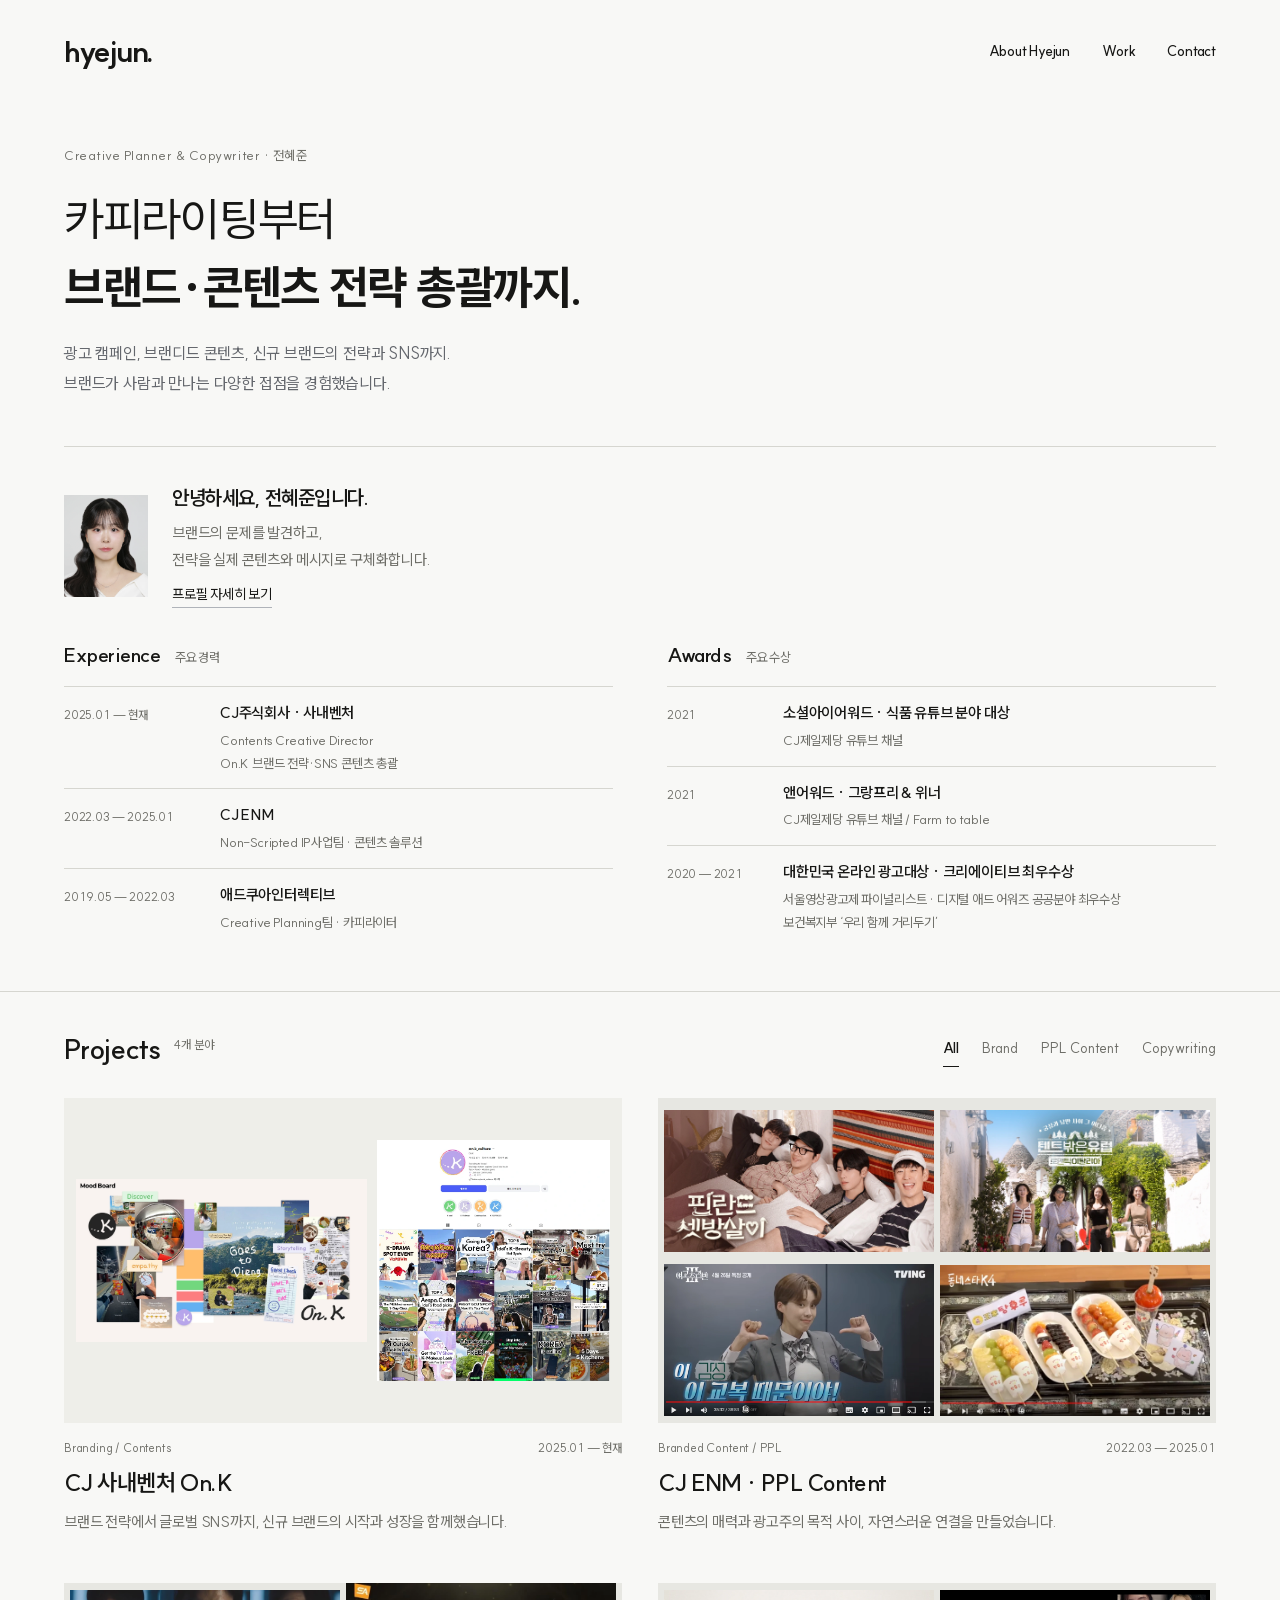
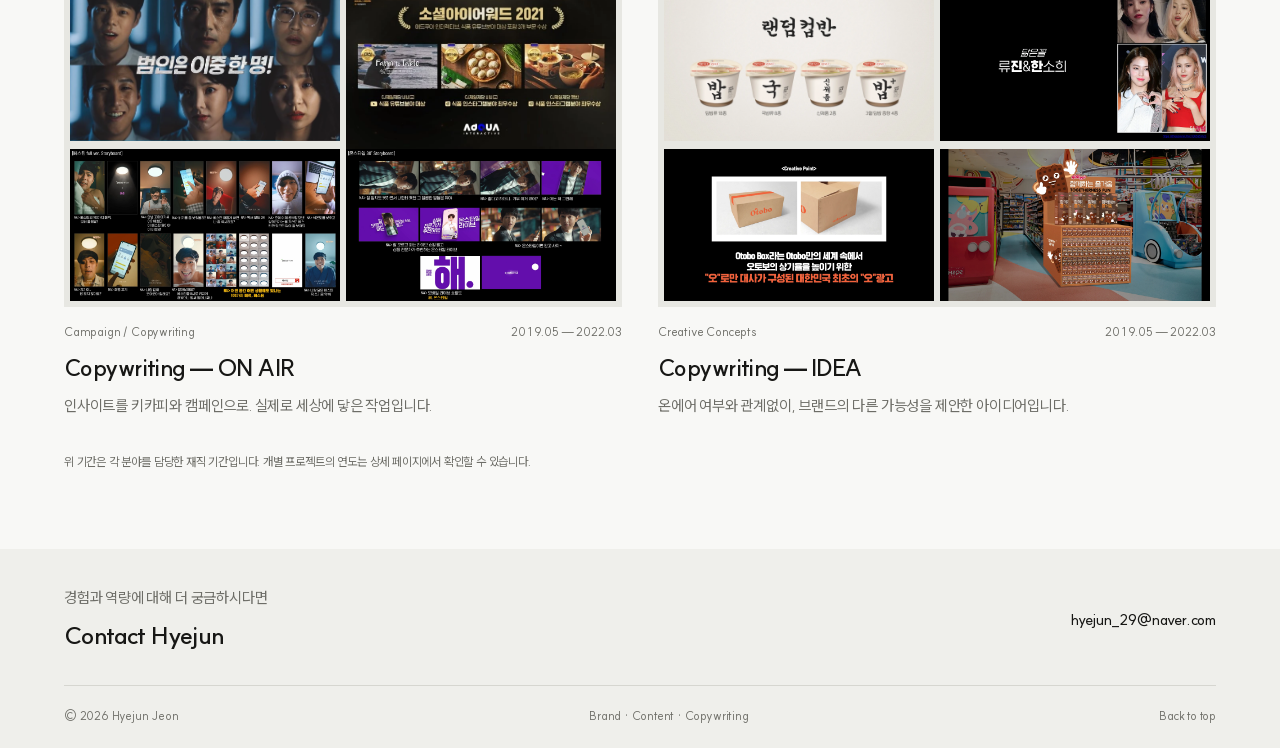
==== index.html @ 9b34cd4b "Add portfolio sharing image and Open Graph metadata" ====
<!doctype html><html lang="ko"><head><meta charset="UTF-8"><meta name="viewport" content="width=device-width,initial-scale=1"><title>전혜준 | Copywriter & Creative Planner — Hyejun Portfolio</title><meta name="description" content="카피라이팅부터 콘텐츠 솔루션, CJ 사내벤처 브랜드·SNS 전략까지. 전혜준의 포트폴리오."><meta name="theme-color" content="#f8f8f6"><link rel="icon" href="favicon.svg" type="image/svg+xml"><link rel="preload" href="fonts/SUIT-Variable.woff2" as="font" type="font/woff2" crossorigin><link rel="stylesheet" href="style.css?v=20261005-work-panels"><meta property="og:type" content="website"><meta property="og:site_name" content="Hyejun Portfolio"><meta property="og:locale" content="ko_KR"><meta property="og:title" content="전혜준 | Copywriter &amp; Creative Planner — Hyejun Portfolio"><meta property="og:description" content="카피라이팅부터 콘텐츠 솔루션, CJ 사내벤처 브랜드·SNS 전략까지. 전혜준의 포트폴리오."><meta property="og:url" content="https://ajhj48.github.io/hyejun-portfolio/"><meta property="og:image" content="https://ajhj48.github.io/hyejun-portfolio/assets/portfolio-share-v1.jpg"><meta property="og:image:type" content="image/jpeg"><meta property="og:image:width" content="1734"><meta property="og:image:height" content="907"><meta property="og:image:alt" content="HYEJUN JEON PORTFOLIO — Brand, PPL Content, Copywriting"><meta name="twitter:card" content="summary_large_image"><meta name="twitter:title" content="전혜준 | Copywriter &amp; Creative Planner — Hyejun Portfolio"><meta name="twitter:description" content="카피라이팅부터 콘텐츠 솔루션, CJ 사내벤처 브랜드·SNS 전략까지. 전혜준의 포트폴리오."><meta name="twitter:image" content="https://ajhj48.github.io/hyejun-portfolio/assets/portfolio-share-v1.jpg"><meta name="twitter:image:alt" content="HYEJUN JEON PORTFOLIO"><link rel="canonical" href="https://ajhj48.github.io/hyejun-portfolio/"></head><body id="top"><a class="skip-link" href="#main">본문으로 이동</a><header class="site-header"><a class="wordmark" href="index.html" aria-label="Hyejun 포트폴리오 홈">hyejun.</a><nav aria-label="주요 메뉴"><a href="index.html#about">About Hyejun</a><a href="index.html#work">Work</a><a href="index.html#contact">Contact</a></nav></header><main id="main"><section class="opening"><p class="opening-label">Creative Planner & Copywriter · 전혜준</p><h1>카피라이팅부터<br><strong>브랜드·콘텐츠 전략 총괄까지.</strong></h1><p class="opening-description">광고 캠페인, 브랜디드 콘텐츠, 신규 브랜드의 전략과 SNS까지.<br>브랜드가 사람과 만나는 다양한 접점을 경험했습니다.</p></section><section class="intro-career" id="about"><div class="intro-person"><img src="assets/5960b835dd62.webp" alt="전혜준 프로필 사진" width="84" height="102" class="small-portrait"><div><h2>안녕하세요, 전혜준입니다.</h2><p>브랜드의 문제를 발견하고,<br>전략을 실제 콘텐츠와 메시지로 구체화합니다.</p><a class="text-link" href="about.html">프로필 자세히 보기</a></div></div><div class="credentials-grid"><section class="intro-history" aria-labelledby="career-title"><h2 class="section-label" id="career-title">Experience <span>주요 경력</span></h2><div class="career-list"><article><time>2025.01 — 현재</time><div><h3>CJ주식회사 · 사내벤처</h3><p>Contents Creative Director</p><p>On.K 브랜드 전략·SNS 콘텐츠 총괄</p></div></article><article><time>2022.03 — 2025.01</time><div><h3>CJ ENM</h3><p>Non-Scripted IP사업팀 · 콘텐츠 솔루션</p></div></article><article><time>2019.05 — 2022.03</time><div><h3>애드쿠아인터렉티브</h3><p>Creative Planning팀 · 카피라이터</p></div></article></div></section><section class="intro-awards" aria-labelledby="awards-title"><h2 class="section-label" id="awards-title">Awards <span>주요 수상</span></h2><div class="awards-list"><article><time>2021</time><div><h3>소셜아이어워드 · 식품 유튜브 분야 대상</h3><p>CJ제일제당 유튜브 채널</p></div></article><article><time>2021</time><div><h3>앤어워드 · 그랑프리 & 위너</h3><p>CJ제일제당 유튜브 채널 / Farm to table</p></div></article><article><time>2020 — 2021</time><div><h3>대한민국 온라인 광고대상 · 크리에이티브 최우수상</h3><p>서울영상광고제 파이널리스트 · 디지털 애드 어워즈 공공분야 최우수상</p><p>보건복지부 ‘우리 함께 거리두기’</p></div></article></div></section></div></section><section class="work-section" id="work"><div class="section-head"><h2>Projects <span id="work-count">4개 분야</span></h2><div class="filters" role="group" aria-label="작업 분야 필터"><button class="active" id="filter-all" data-filter="all" aria-controls="work-panel-all" aria-pressed="true">All</button><button id="filter-brand" data-filter="brand" aria-controls="work-panel-brand" aria-pressed="false">Brand</button><button id="filter-content" data-filter="content" aria-controls="work-panel-content" aria-pressed="false">PPL Content</button><button id="filter-copy" data-filter="copy" aria-controls="work-panel-copy" aria-pressed="false">Copywriting</button></div></div><div class="work-panel" id="work-panel-all" data-work-panel="all" role="region" aria-labelledby="filter-all"><div class="project-grid"><a class="project-card" data-category="brand" href="on-k.html"><div class="card-image card-on-k collection-collage onk-overview"><div class="collage-tile moodboard-panel"><img src="assets/dc4c7c80dd3a.webp" alt="On.K 브랜드 무드보드" loading="lazy" decoding="async"></div><div class="collage-tile instagram-panel"><img src="assets/590e85eba81e.webp" alt="On.K 인스타그램 프로필과 여러 캐러셀 콘텐츠가 보이는 전체 피드 캡처" loading="lazy" decoding="async"></div></div><div class="card-small"><span>Branding / Contents</span><span>2025.01 — 현재</span></div><h3>CJ 사내벤처 On.K</h3><p>브랜드 전략에서 글로벌 SNS까지, 신규 브랜드의 시작과 성장을 함께했습니다.</p></a><a class="project-card" data-category="content" href="contents-solution.html"><div class="card-image card-contents-solution collection-collage"><div class="collage-tile"><img src="assets/tvn-finland.webp" alt="핀란드 셋방살이" loading="lazy" decoding="async"></div><div class="collage-tile"><img src="assets/tvn-italy.webp" alt="텐트 밖은 유럽" loading="lazy" decoding="async"></div><div class="collage-tile"><img src="assets/c3c98039a7b0.webp" alt="여고추리반3" loading="lazy" decoding="async"></div><div class="collage-tile"><img src="assets/b8959dc64622.webp" alt="동네스타K4" loading="lazy" decoding="async"></div></div><div class="card-small"><span>Branded Content / PPL</span><span>2022.03 — 2025.01</span></div><h3>CJ ENM · PPL Content</h3><p>콘텐츠의 매력과 광고주의 목적 사이, 자연스러운 연결을 만들었습니다.</p></a><a class="project-card" data-category="copy" href="on-air.html"><div class="card-image card-on-air collection-collage"><div class="collage-tile"><img src="assets/0f25f57cc225.webp" alt="햇반컵반 캠페인" loading="lazy" decoding="async"></div><div class="collage-tile"><img src="assets/6eef30f8a696.webp" alt="비비고 유튜브" loading="lazy" decoding="async"></div><div class="collage-tile"><img src="assets/9d2eccc7ae03.webp" alt="베스틴 캠페인" loading="lazy" decoding="async"></div><div class="collage-tile"><img src="assets/1f56256b527c.webp" alt="CJ온스타일 캠페인" loading="lazy" decoding="async"></div></div><div class="card-small"><span>Campaign / Copywriting</span><span>2019.05 — 2022.03</span></div><h3>Copywriting — ON AIR</h3><p>인사이트를 키카피와 캠페인으로. 실제로 세상에 닿은 작업입니다.</p></a><a class="project-card" data-category="copy" href="ideas.html"><div class="card-image card-ideas collection-collage"><div class="collage-tile"><img src="assets/b1326d0b1428.webp" alt="햇반컵반 아이디어" loading="lazy" decoding="async"></div><div class="collage-tile"><img src="assets/79688a3e6758.webp" alt="끌레도르 아이디어" loading="lazy" decoding="async"></div><div class="collage-tile"><img src="assets/11a935d57b03.webp" alt="오토보 아이디어" loading="lazy" decoding="async"></div><div class="collage-tile"><img src="assets/3c36a2945a91.webp" alt="첵스초코 아이디어" loading="lazy" decoding="async"></div></div><div class="card-small"><span>Creative Concepts</span><span>2019.05 — 2022.03</span></div><h3>Copywriting — IDEA</h3><p>온에어 여부와 관계없이, 브랜드의 다른 가능성을 제안한 아이디어입니다.</p></a></div><p class="date-note">위 기간은 각 분야를 담당한 재직 기간입니다. 개별 프로젝트의 연도는 상세 페이지에서 확인할 수 있습니다.</p></div><!-- INLINE WORK PANELS START --><div class="work-panel inline-collection" id="work-panel-brand" data-work-panel="brand" role="region" aria-labelledby="filter-brand" hidden><section class="collection-heading"><div class="collection-meta"><span>Branding / Contents</span><span>2025.01 — 현재</span></div><h3>CJ 사내벤처 On.K</h3><p>방한 외국인 여행 플랫폼의 브랜드 전략과 SNS 콘텐츠를 총괄했습니다.</p></section><section class="case-grid"><article class="case"><button class="image-zoom case-cover" aria-label="Brand identity 이미지 크게 보기"><img src="assets/dc4c7c80dd3a.webp" alt="Brand identity 작업 썸네일" loading="lazy" decoding="async" ></button><div class="case-text"><div class="case-label"><span>2025.01 — 현재 · 브랜드 전략</span></div><h4>Brand identity</h4><p class="case-description">낯선 한국을 친근하게 경험하는 브랜드. 로고·컬러·무드보드·슬로건의 방향을 하나로 연결했습니다.</p><p class="key-copy">“Step into the Real Korea”</p><dl class="case-facts"><div><dt>한 일</dt><dd>브랜드 방향성, 핸드라이팅 로고·컬러·무드, 슬로건 설계</dd></div><div><dt>결과 · 의미</dt><dd>브랜드의 첫인상과 콘텐츠 톤을 일관된 방향으로 정리</dd></div></dl><details class="case-materials"><summary>작업 이미지 · 영상 더 보기</summary><div class="materials-grid"><button class="image-zoom" aria-label="Brand identity 추가 이미지 크게 보기"><img src="assets/33cc2d3b9e51.webp" alt="Brand identity 추가 작업물" loading="lazy" decoding="async" ></button><button class="image-zoom" aria-label="Brand identity 추가 이미지 크게 보기"><img src="assets/9a85798438f9.webp" alt="Brand identity 추가 작업물" loading="lazy" decoding="async" ></button><button class="image-zoom" aria-label="Brand identity 추가 이미지 크게 보기"><img src="assets/7f128b70aeda.webp" alt="Brand identity 추가 작업물" loading="lazy" decoding="async" ></button></div></details></div></article><article class="case"><button class="image-zoom case-cover" aria-label="SNS 콘텐츠 전략 이미지 크게 보기"><img src="assets/590e85eba81e.webp" alt="SNS 콘텐츠 전략 작업 썸네일" loading="lazy" decoding="async" ></button><div class="case-text"><div class="case-label"><span>2025.06 — 현재 · SNS 운영</span></div><h4>SNS 콘텐츠 전략</h4><p class="case-description">콘텐츠를 네 가지 역할로 편성하고, 댓글·저장·공유에서 다음 콘텐츠의 주제를 발견했습니다.</p><dl class="case-facts"><div><dt>한 일</dt><dd>콘텐츠 카테고리 설계, 채널별 편성 전략, 고객 반응 분석</dd></div><div><dt>결과 · 의미</dt><dd>SNS 합산 팔로워 25만+ (원문 기재 수치)</dd></div></dl><details class="case-materials"><summary>작업 이미지 · 영상 더 보기</summary><div class="materials-grid"><button class="image-zoom" aria-label="SNS 콘텐츠 전략 추가 이미지 크게 보기"><img src="assets/0fdab0b12f5b.webp" alt="SNS 콘텐츠 전략 추가 작업물" loading="lazy" decoding="async" ></button></div><div class="video-links"><a href="https://www.instagram.com/on.k_culture/" target="_blank" rel="noopener noreferrer">인스타그램</a><a href="https://www.youtube.com/@onk_koreatravel" target="_blank" rel="noopener noreferrer">유튜브</a></div></details></div></article></section><section class="strategy-section"><div class="strategy-intro"><span class="eyebrow">SNS STRATEGY</span><h4>각 콘텐츠에,<br>다른 역할을 주었습니다.</h4><p>관심 → 브랜드 이해 → 여행 정보 활용.<br>고객의 반응을 다음 콘텐츠 기획에 반영했습니다.</p></div><div class="strategy-tables"><table><caption>콘텐츠 카테고리와 역할</caption><thead><tr><th scope="col">카테고리</th><th scope="col">무엇을 담았나</th><th scope="col">역할</th></tr></thead><tbody><tr><th scope="row">K-Moment</th><td>한국의 순간·밈</td><td>가볍게 소비하고 공유</td></tr><tr><th scope="row">Hidden-K</th><td>숨은 장소·로컬 문화</td><td>새로운 여행 관심 발견</td></tr><tr><th scope="row">Only With On.K</th><td>브랜드만의 관점·경험</td><td>브랜드 메시지 전달</td></tr><tr><th scope="row">K-Pick Map</th><td>맛집·스팟·여행 정보</td><td>저장·공유·댓글로 니즈 파악</td></tr></tbody></table><table><caption>채널별 운영 방향</caption><thead><tr><th scope="col">채널</th><th scope="col">전략</th></tr></thead><tbody><tr><th scope="row">Instagram</th><td>비주얼 중심의 K-Culture 콘텐츠 / 저장·공유 유도</td></tr><tr><th scope="row">YouTube</th><td>K-Culture를 깊이 있게 경험하는 영상 콘텐츠</td></tr><tr><th scope="row">브랜드 채널</th><td>On.K의 브랜드 메시지와 서비스 전달</td></tr></tbody></table></div></section><section class="impact-section"><div class="section-head"><h4>K-Pick Map</h4><p>‘유명한 한국’보다 ‘진짜 한국’에 대한 니즈를 콘텐츠로.</p></div><div class="impact-grid"><article><a class="reel-link" href="https://www.instagram.com/reel/DKig7NKylDf/?stkn=MW93ZXNvd2t1NXZiaw==" target="_blank" rel="noopener noreferrer" aria-label="경복궁 인스타그램 릴스 보기"><img src="assets/7d22a12dc758.webp" alt="경복궁 K-Pick Map" loading="lazy" decoding="async" ></a><h5>경복궁</h5><p>조회수 <strong>1,300만+</strong></p></article><article><a class="reel-link" href="https://www.instagram.com/reel/DYWoiwUP2hQ/?stkn=NGtvOGlsdWtuZG9r" target="_blank" rel="noopener noreferrer" aria-label="명동 야시장 인스타그램 릴스 보기"><img src="assets/9e9f6a1c0204.webp" alt="명동 야시장 K-Pick Map" loading="lazy" decoding="async" ></a><h5>명동 야시장</h5><p>조회수 <strong>1,212만+</strong></p></article><article><a class="reel-link" href="https://www.instagram.com/reel/DY6zq4CPJZL/?stkn=aDQwcGl0MzM3enc4" target="_blank" rel="noopener noreferrer" aria-label="남산 인스타그램 릴스 보기"><img src="assets/bac192288637.webp" alt="남산 K-Pick Map" loading="lazy" decoding="async" ></a><h5>남산</h5><p>조회수 <strong>796만+</strong></p></article></div></section></div><div class="work-panel inline-collection" id="work-panel-content" data-work-panel="content" role="region" aria-labelledby="filter-content" hidden><section class="collection-heading"><div class="collection-meta"><span>PPL Content / Sponsorship</span><span>2022.03 — 2025.01</span></div><h3>CJ ENM · PPL Content</h3><p>광고주 발굴부터 포맷 제안, 제작 커뮤니케이션과 현장 실행까지. 콘텐츠 안에서 브랜드의 자리를 찾았습니다.</p></section><section class="case-grid"><article class="case"><button class="image-zoom case-cover" aria-label="핀란드 셋방살이 이미지 크게 보기"><img src="assets/tvn-finland.webp" alt="핀란드 셋방살이 작업 썸네일" loading="lazy" decoding="async" ></button><div class="case-text"><div class="case-label"><span>방영 2024.12.06 — 2025.02.07</span></div><h4>핀란드 셋방살이</h4><p class="case-description">12억 원 규모의 협찬 커뮤니케이션을 담당하며 프로그램과 브랜드를 연결했습니다.</p><dl class="case-facts"><div><dt>한 일</dt><dd>협찬 커뮤니케이션 담당</dd></div><div><dt>결과 · 의미</dt><dd>12억 원 규모 협찬의 커뮤니케이션 수행</dd></div></dl><a class="source-link" href="https://tvn.cjenm.com/ko/Rented-In-Finland/" target="_blank" rel="noopener noreferrer">프로그램 정보 · 이미지 출처: tvN</a></div></article><article class="case"><button class="image-zoom case-cover" aria-label="텐트 밖은 유럽 5 — 로맨틱 이탈리아 이미지 크게 보기"><img src="assets/tvn-italy.webp" alt="텐트 밖은 유럽 5 — 로맨틱 이탈리아 작업 썸네일" loading="lazy" decoding="async" ></button><div class="case-text"><div class="case-label"><span>방영 2024.10.17 — 2025.01.02</span></div><h4>텐트 밖은 유럽 5 — 로맨틱 이탈리아</h4><p class="case-description">여행·캠핑 예능의 콘텐츠 안에서 브랜드가 함께할 수 있도록 협찬을 담당했습니다.</p><dl class="case-facts"><div><dt>한 일</dt><dd>프로그램 협찬 담당</dd></div><div><dt>결과 · 의미</dt><dd>여행·캠핑 콘텐츠 내 브랜드 협찬 진행</dd></div></dl><a class="source-link" href="https://tvn.cjenm.com/ko/Europe-Outside-Your-Tent-Romantic-Italy/" target="_blank" rel="noopener noreferrer">프로그램 정보 · 이미지 출처: tvN</a></div></article><article class="case"><button class="image-zoom case-cover" aria-label="70억의 선택 이미지 크게 보기"><img src="assets/e91dc0af39a1.webp" alt="70억의 선택 작업 썸네일" loading="lazy" decoding="async" ></button><div class="case-text"><div class="case-label"><span>2022 — 2025 · 재직 기간 내</span></div><h4>70억의 선택</h4><p class="case-description">건강 IP의 세일즈 구조를 이해하고, 광고주와 제작·심의를 조율했습니다.</p><dl class="case-facts"><div><dt>한 일</dt><dd>광고주·대행사 미팅, 제작진·작가·심의 커뮤니케이션, 현장 PPL 관리</dd></div><div><dt>결과 · 의미</dt><dd>콘텐츠 구조에 맞춘 협찬 실행</dd></div></dl><details class="case-materials"><summary>작업 이미지 · 영상 더 보기</summary><div class="video-links"><a href="https://www.youtube.com/watch?v=wI40dR8Ya20" target="_blank" rel="noopener noreferrer">영상 보기</a></div></details></div></article><article class="case"><button class="image-zoom case-cover" aria-label="여고추리반3 — 감성교복 PPL 이미지 크게 보기"><img src="assets/c3c98039a7b0.webp" alt="여고추리반3 — 감성교복 PPL 작업 썸네일" loading="lazy" decoding="async" ></button><div class="case-text"><div class="case-label"><span>2024 · 시즌3</span></div><h4>여고추리반3 — 감성교복 PPL</h4><p class="case-description">제작진이 필요한 교복을 협찬 솔루션으로 연결해 제작과 브랜드 모두의 목적을 충족했습니다.</p><dl class="case-facts"><div><dt>한 일</dt><dd>신규 광고주 발굴, 선제안·미팅·실행, 현장 PPL 관리</dd></div><div><dt>결과 · 의미</dt><dd>감성교복 협찬 성사 및 제작 비용 부담 경감</dd></div></dl><details class="case-materials"><summary>작업 이미지 · 영상 더 보기</summary><div class="video-links"><a href="https://www.youtube.com/watch?v=uBsOh4SraJA" target="_blank" rel="noopener noreferrer">영상 보기</a></div></details></div></article><article class="case"><button class="image-zoom case-cover" aria-label="동네스타K4 — 타깃 맞춤 PPL 이미지 크게 보기"><img src="assets/b8959dc64622.webp" alt="동네스타K4 — 타깃 맞춤 PPL 작업 썸네일" loading="lazy" decoding="async" ></button><div class="case-text"><div class="case-label"><span>2024 · 시즌4</span></div><h4>동네스타K4 — 타깃 맞춤 PPL</h4><p class="case-description">셀럽 토크쇼의 게스트와 1020 구독자층에 맞춰 문화콘텐츠·브랜드 PPL을 제안했습니다.</p><dl class="case-facts"><div><dt>한 일</dt><dd>문화콘텐츠 PPL 제안·실행, 게스트와 업종 매칭</dd></div><div><dt>결과 · 의미</dt><dd>제작진의 섭외 부담을 덜고 프로그램에 맞는 협찬 진행</dd></div></dl><details class="case-materials"><summary>작업 이미지 · 영상 더 보기</summary><div class="materials-grid"><button class="image-zoom" aria-label="동네스타K4 — 타깃 맞춤 PPL 추가 이미지 크게 보기"><img src="assets/cf431673523e.webp" alt="동네스타K4 — 타깃 맞춤 PPL 추가 작업물" loading="lazy" decoding="async" ></button><button class="image-zoom" aria-label="동네스타K4 — 타깃 맞춤 PPL 추가 이미지 크게 보기"><img src="assets/d8a0a019dc9d.webp" alt="동네스타K4 — 타깃 맞춤 PPL 추가 작업물" loading="lazy" decoding="async" ></button><button class="image-zoom" aria-label="동네스타K4 — 타깃 맞춤 PPL 추가 이미지 크게 보기"><img src="assets/4052adebcdeb.webp" alt="동네스타K4 — 타깃 맞춤 PPL 추가 작업물" loading="lazy" decoding="async" ></button></div><div class="video-links"><a href="https://www.youtube.com/watch?v=ptiKeDNuxd0" target="_blank" rel="noopener noreferrer">영상 01</a><a href="https://www.youtube.com/watch?v=PEoaf5tYZkY" target="_blank" rel="noopener noreferrer">영상 02</a><a href="https://www.youtube.com/watch?v=hhipCONR_X4" target="_blank" rel="noopener noreferrer">영상 03</a><a href="https://www.youtube.com/watch?v=Qd7dvFX1zPc" target="_blank" rel="noopener noreferrer">영상 04</a><a href="https://www.youtube.com/watch?v=3eSZJEaZfdk" target="_blank" rel="noopener noreferrer">영상 05</a></div></details></div></article><article class="case"><button class="image-zoom case-cover" aria-label="어서오세요 웰컴스토어에 이미지 크게 보기"><img src="assets/1e0c312b3413.webp" alt="어서오세요 웰컴스토어에 작업 썸네일" loading="lazy" decoding="async" ></button><div class="case-text"><div class="case-label"><span>2022 — 2025 · 재직 기간 내</span></div><h4>어서오세요 웰컴스토어에</h4><p class="case-description">콘텐츠 선공개를 라이브 커머스로 연결한 오피스물 형식의 브랜디드 콘텐츠입니다.</p><dl class="case-facts"><div><dt>한 일</dt><dd>TF 포맷 아이데이션, 광고주 선별, 인물·회차 아이디어 보조</dd></div><div><dt>결과 · 의미</dt><dd>광고주 5개 / 조회수 100만+ / 라이브 커머스 최고 매출 5천만 원</dd></div></dl><details class="case-materials"><summary>작업 이미지 · 영상 더 보기</summary><div class="materials-grid"><button class="image-zoom" aria-label="어서오세요 웰컴스토어에 추가 이미지 크게 보기"><img src="assets/f8a48dce4a8a.webp" alt="어서오세요 웰컴스토어에 추가 작업물" loading="lazy" decoding="async" ></button><button class="image-zoom" aria-label="어서오세요 웰컴스토어에 추가 이미지 크게 보기"><img src="assets/d0eb7b1d6d7f.webp" alt="어서오세요 웰컴스토어에 추가 작업물" loading="lazy" decoding="async" ></button><button class="image-zoom" aria-label="어서오세요 웰컴스토어에 추가 이미지 크게 보기"><img src="assets/16d5345818fd.webp" alt="어서오세요 웰컴스토어에 추가 작업물" loading="lazy" decoding="async" ></button><button class="image-zoom" aria-label="어서오세요 웰컴스토어에 추가 이미지 크게 보기"><img src="assets/1d41322b2df5.webp" alt="어서오세요 웰컴스토어에 추가 작업물" loading="lazy" decoding="async" ></button></div><div class="video-links"><a href="https://www.youtube.com/watch?v=EJSGFFBnZgY" target="_blank" rel="noopener noreferrer">영상 01</a><a href="https://www.youtube.com/watch?v=jnXY7dAMSGA" target="_blank" rel="noopener noreferrer">영상 02</a><a href="https://www.youtube.com/watch?v=sYU5duiPn5U" target="_blank" rel="noopener noreferrer">영상 03</a><a href="https://www.youtube.com/watch?v=TF7vyazQAs0" target="_blank" rel="noopener noreferrer">영상 04</a><a href="https://www.youtube.com/watch?v=bz_WyqfI-28" target="_blank" rel="noopener noreferrer">영상 05</a><a href="https://www.youtube.com/watch?v=VKvq2c6GCXE" target="_blank" rel="noopener noreferrer">영상 06</a></div></details></div></article><article class="case"><a class="case-cover video-cover" href="https://www.youtube.com/watch?v=DzzbKD9vlb4" target="_blank" rel="noopener noreferrer" aria-label="방과후 / 밴드부 · 댄스부 영상 보기"><span class="cover-title">방과후<br>밴드부 · 댄스부<small>영상 보기</small></span><img class="external-thumbnail" src="https://i.ytimg.com/vi/DzzbKD9vlb4/hqdefault.jpg" alt="방과후 / 밴드부 · 댄스부 영상 썸네일" loading="lazy"></a><div class="case-text"><div class="case-label"><span>2022 — 2023</span></div><h4>방과후 밴드부 · 방과후 댄스부</h4><p class="case-description">청소년이 직접 노담송과 댄스 챌린지를 만드는 참여형 노담 캠페인입니다.</p><dl class="case-facts"><div><dt>한 일</dt><dd>밴드부·댄스부 컨셉 제안, 광고주·제작 의견 조율, 래원·출연진 행사 섭외 제안</dd></div><div><dt>결과 · 의미</dt><dd>브랜디드 콘텐츠를 음원·챌린지·오프라인 행사로 확장 / 2년 연속 진행</dd></div></dl><details class="case-materials"><summary>작업 이미지 · 영상 더 보기</summary><div class="video-links"><a href="https://www.youtube.com/watch?v=DzzbKD9vlb4" target="_blank" rel="noopener noreferrer">영상 01</a><a href="https://www.youtube.com/watch?v=Tbm0d060ltU" target="_blank" rel="noopener noreferrer">영상 02</a></div></details></div></article><article class="case"><button class="image-zoom case-cover" aria-label="겁도 없꾸라 — 기획·브랜디드 PPL 이미지 크게 보기"><img src="assets/82c535ae0239.webp" alt="겁도 없꾸라 — 기획·브랜디드 PPL 작업 썸네일" loading="lazy" decoding="async" ></button><div class="case-text"><div class="case-label"><span>2022 — 2025 · 재직 기간 내</span></div><h4>겁도 없꾸라 — 기획·브랜디드 PPL</h4><p class="case-description">게임 속 요리 미션을 현실에서 재현해 원신을 콘텐츠의 에피소드로 녹였습니다.</p><dl class="case-facts"><div><dt>한 일</dt><dd>게임 요리 재현 컨셉 제안, 광고주·제작팀 의견 조율</dd></div><div><dt>결과 · 의미</dt><dd>해당 브랜디드 회차 조회수 125만 (원문 기재 수치)</dd></div></dl><details class="case-materials"><summary>작업 이미지 · 영상 더 보기</summary><div class="materials-grid"><button class="image-zoom" aria-label="겁도 없꾸라 — 기획·브랜디드 PPL 추가 이미지 크게 보기"><img src="assets/fde7fd398b8f.webp" alt="겁도 없꾸라 — 기획·브랜디드 PPL 추가 작업물" loading="lazy" decoding="async" ></button><button class="image-zoom" aria-label="겁도 없꾸라 — 기획·브랜디드 PPL 추가 이미지 크게 보기"><img src="assets/3e04fea7b8e4.webp" alt="겁도 없꾸라 — 기획·브랜디드 PPL 추가 작업물" loading="lazy" decoding="async" ></button></div><div class="video-links"><a href="https://www.youtube.com/watch?v=iU9W__U440I" target="_blank" rel="noopener noreferrer">영상 01</a><a href="https://www.youtube.com/watch?v=udAkMdSgPQs" target="_blank" rel="noopener noreferrer">영상 02</a><a href="https://www.youtube.com/watch?v=J2GD80Oxf24" target="_blank" rel="noopener noreferrer">영상 03</a><a href="https://www.youtube.com/watch?v=fypo_bXOu6g" target="_blank" rel="noopener noreferrer">영상 04</a></div></details></div></article><article class="case"><button class="image-zoom case-cover" aria-label="낮술의 기하핰 — 시즌 1·2 이미지 크게 보기"><img src="assets/bd6bd4fafdc9.webp" alt="낮술의 기하핰 — 시즌 1·2 작업 썸네일" loading="lazy" decoding="async" ></button><div class="case-text"><div class="case-label"><span>2022 — 2025 · 재직 기간 내</span></div><h4>낮술의 기하핰 — 시즌 1·2</h4><p class="case-description">낮술 기행의 맥락에 맞는 주류·픽업 앱·숙박 브랜드를 연결했습니다.</p><dl class="case-facts"><div><dt>한 일</dt><dd>광고주 선별·제안, 광고주와 제작팀 의견 조율</dd></div><div><dt>결과 · 의미</dt><dd>탈리스커·데일리샷·컨디션·여기어때 PPL 진행</dd></div></dl><details class="case-materials"><summary>작업 이미지 · 영상 더 보기</summary><div class="materials-grid"><button class="image-zoom" aria-label="낮술의 기하핰 — 시즌 1·2 추가 이미지 크게 보기"><img src="assets/800280ddb8ed.webp" alt="낮술의 기하핰 — 시즌 1·2 추가 작업물" loading="lazy" decoding="async" ></button><button class="image-zoom" aria-label="낮술의 기하핰 — 시즌 1·2 추가 이미지 크게 보기"><img src="assets/20c1c9f89462.webp" alt="낮술의 기하핰 — 시즌 1·2 추가 작업물" loading="lazy" decoding="async" ></button></div><div class="video-links"><a href="https://www.youtube.com/watch?v=jZeaTbxQGeY" target="_blank" rel="noopener noreferrer">영상 01</a><a href="https://www.youtube.com/watch?v=WIJGA2NsG-U" target="_blank" rel="noopener noreferrer">영상 02</a><a href="https://www.youtube.com/watch?v=OOHJh9iMIIU" target="_blank" rel="noopener noreferrer">영상 03</a><a href="https://www.youtube.com/watch?v=x4AcxlxGTvA" target="_blank" rel="noopener noreferrer">영상 04</a></div></details></div></article><article class="case"><button class="image-zoom case-cover" aria-label="소년탐정 김지웅 · 태양의 운동부 이미지 크게 보기"><img src="assets/628d4199fb47.webp" alt="소년탐정 김지웅 · 태양의 운동부 작업 썸네일" loading="lazy" decoding="async" ></button><div class="case-text"><div class="case-label"><span>2022 — 2025 · 재직 기간 내</span></div><h4>소년탐정 김지웅 · 태양의 운동부</h4><p class="case-description">1020 팬덤과 글로벌 멤버의 특성에 맞춰 간식·의류·글로벌 브랜드 협찬을 제안했습니다.</p><dl class="case-facts"><div><dt>한 일</dt><dd>브랜디드 회차 사전 답사·조율, 광고주 선별·제안, 제작 커뮤니케이션</dd></div><div><dt>결과 · 의미</dt><dd>달콤왕가탕후루·유니온페이·노스페이스 협찬 사례</dd></div></dl><details class="case-materials"><summary>작업 이미지 · 영상 더 보기</summary><div class="materials-grid"><button class="image-zoom" aria-label="소년탐정 김지웅 · 태양의 운동부 추가 이미지 크게 보기"><img src="assets/6271bf0a7556.webp" alt="소년탐정 김지웅 · 태양의 운동부 추가 작업물" loading="lazy" decoding="async" ></button><button class="image-zoom" aria-label="소년탐정 김지웅 · 태양의 운동부 추가 이미지 크게 보기"><img src="assets/196096cdf6d2.webp" alt="소년탐정 김지웅 · 태양의 운동부 추가 작업물" loading="lazy" decoding="async" ></button></div><div class="video-links"><a href="https://www.youtube.com/watch?v=ijIcVIXdPxU" target="_blank" rel="noopener noreferrer">영상 01</a><a href="https://www.youtube.com/watch?v=YE8Wo0ARPVs" target="_blank" rel="noopener noreferrer">영상 02</a><a href="https://www.youtube.com/watch?v=HO5RvFSaFvw" target="_blank" rel="noopener noreferrer">영상 03</a></div></details></div></article></section><p class="collection-note">성과 수치는 제공된 포트폴리오 기준입니다. 방영 기간은 프로젝트 제작·참여 기간과 다릅니다.</p></div><div class="work-panel inline-collection" id="work-panel-copy" data-work-panel="copy" role="region" aria-labelledby="filter-copy" hidden><nav class="copy-sections" aria-label="카피라이팅 섹션"><a href="#copy-on-air">Copywriting / ON AIR</a><a href="#copy-idea">Copywriting / IDEA</a></nav><section class="copy-collection" id="copy-on-air"><section class="collection-heading"><div class="collection-meta"><span>Campaign / Copywriting</span><span>2019.05 — 2022.03</span></div><h3>Copywriting — ON AIR</h3><p>브랜드의 문제를 인사이트로 풀고, 실제 캠페인으로 구현했습니다.</p></section><section class="case-grid"><article class="case"><a class="case-cover video-cover" href="https://www.youtube.com/watch?v=D3PA8Yyznh4" target="_blank" rel="noopener noreferrer" aria-label="비비고 / 연간 유튜브 콘텐츠 영상 보기"><span class="cover-title">비비고<br>연간 유튜브 콘텐츠<small>영상 보기</small></span><img class="external-thumbnail" src="https://i.ytimg.com/vi/D3PA8Yyznh4/hqdefault.jpg" alt="비비고 / 연간 유튜브 콘텐츠 영상 썸네일" loading="lazy"></a><div class="case-text"><div class="case-label"><span>2021</span><span>프로젝트 기여도 10/10</span></div><h4>비비고 — 연간 유튜브 Creative Planning</h4><p class="case-description">제철 요리·랭킹쇼·사연 도시락 등 서로 다른 포맷으로 브랜드의 연간 유튜브 콘텐츠를 설계했습니다.</p><dl class="case-facts"><div><dt>한 일</dt><dd>연간 컨셉 제안, 시리즈별 시놉시스 구성</dd></div><div><dt>결과 · 의미</dt><dd>소셜아이어워드 2021 식품 유튜브 분야 대상</dd></div></dl><details class="case-materials"><summary>작업 이미지 · 영상 더 보기</summary><div class="materials-grid"><button class="image-zoom" aria-label="비비고 — 연간 유튜브 Creative Planning 추가 이미지 크게 보기"><img src="assets/6eef30f8a696.webp" alt="비비고 — 연간 유튜브 Creative Planning 추가 작업물" loading="lazy" decoding="async" ></button><button class="image-zoom" aria-label="비비고 — 연간 유튜브 Creative Planning 추가 이미지 크게 보기"><img src="assets/5d03e0c23912.webp" alt="비비고 — 연간 유튜브 Creative Planning 추가 작업물" loading="lazy" decoding="async" ></button></div><div class="video-links"><a href="https://www.youtube.com/watch?v=D3PA8Yyznh4" target="_blank" rel="noopener noreferrer">영상 01</a><a href="https://www.youtube.com/playlist?list=PLNP46hjJbjGfm1VTjISVKoNvjH30D8IY0" target="_blank" rel="noopener noreferrer">영상 02</a><a href="https://www.youtube.com/watch?v=u4fMA5u7T5k" target="_blank" rel="noopener noreferrer">영상 03</a><a href="https://www.youtube.com/playlist?list=PLNP46hjJbjGfoBxAxUvBhAQGAqku94nNa" target="_blank" rel="noopener noreferrer">영상 04</a><a href="https://www.youtube.com/watch?v=GBREdTg7wK0" target="_blank" rel="noopener noreferrer">영상 05</a><a href="https://www.youtube.com/playlist?list=PLNP46hjJbjGc1Ri9czX78FtkUUE2BrMkj" target="_blank" rel="noopener noreferrer">영상 06</a><a href="https://www.youtube.com/watch?v=KpSWIksV6gc" target="_blank" rel="noopener noreferrer">영상 07</a><a href="https://www.youtube.com/watch?v=Din8bZwmdqM&amp;list=PLNP46hjJbjGdakC8tqJbYJ0HHObV-JSCo" target="_blank" rel="noopener noreferrer">영상 08</a><a href="https://www.youtube.com/watch?v=NZOtaZwnZ4E" target="_blank" rel="noopener noreferrer">영상 09</a></div></details></div></article><article class="case"><button class="image-zoom case-cover" aria-label="햇반컵반 — 명탐정컵반즈 이미지 크게 보기"><img src="assets/0f25f57cc225.webp" alt="햇반컵반 — 명탐정컵반즈 작업 썸네일" loading="lazy" decoding="async" ></button><div class="case-text"><div class="case-label"><span>2019 — 2022 · 재직 기간 내</span><span>프로젝트 기여도 7/10</span></div><h4>햇반컵반 — 명탐정컵반즈</h4><p class="case-description">Z세대가 직접 퀴즈를 풀고 팝업스토어를 찾는, 온·오프라인 참여형 캠페인입니다.</p><p class="key-copy">“먹으면 반햇, 햇반컵반햇”</p><dl class="case-facts"><div><dt>한 일</dt><dd>티저 구조, 모델 나문희 제안, 컨셉 디테일</dd></div><div><dt>결과 · 의미</dt><dd>디지털 영상 18개와 팝업·크리에이터 협업으로 접점 확장</dd></div></dl><details class="case-materials"><summary>작업 이미지 · 영상 더 보기</summary><div class="materials-grid"><button class="image-zoom" aria-label="햇반컵반 — 명탐정컵반즈 추가 이미지 크게 보기"><img src="assets/e867d572d9de.webp" alt="햇반컵반 — 명탐정컵반즈 추가 작업물" loading="lazy" decoding="async" ></button><button class="image-zoom" aria-label="햇반컵반 — 명탐정컵반즈 추가 이미지 크게 보기"><img src="assets/71520570a56a.webp" alt="햇반컵반 — 명탐정컵반즈 추가 작업물" loading="lazy" decoding="async" ></button><button class="image-zoom" aria-label="햇반컵반 — 명탐정컵반즈 추가 이미지 크게 보기"><img src="assets/bcd97fb4456d.webp" alt="햇반컵반 — 명탐정컵반즈 추가 작업물" loading="lazy" decoding="async" ></button><button class="image-zoom" aria-label="햇반컵반 — 명탐정컵반즈 추가 이미지 크게 보기"><img src="assets/051d6c9b5d47.webp" alt="햇반컵반 — 명탐정컵반즈 추가 작업물" loading="lazy" decoding="async" ></button><button class="image-zoom" aria-label="햇반컵반 — 명탐정컵반즈 추가 이미지 크게 보기"><img src="assets/0086bb330324.webp" alt="햇반컵반 — 명탐정컵반즈 추가 작업물" loading="lazy" decoding="async" ></button><button class="image-zoom" aria-label="햇반컵반 — 명탐정컵반즈 추가 이미지 크게 보기"><img src="assets/641465919945.webp" alt="햇반컵반 — 명탐정컵반즈 추가 작업물" loading="lazy" decoding="async" ></button><button class="image-zoom" aria-label="햇반컵반 — 명탐정컵반즈 추가 이미지 크게 보기"><img src="assets/95eccec312dc.webp" alt="햇반컵반 — 명탐정컵반즈 추가 작업물" loading="lazy" decoding="async" ></button><button class="image-zoom" aria-label="햇반컵반 — 명탐정컵반즈 추가 이미지 크게 보기"><img src="assets/167df4ab8407.webp" alt="햇반컵반 — 명탐정컵반즈 추가 작업물" loading="lazy" decoding="async" ></button></div><div class="video-links"><a href="https://www.youtube.com/watch?v=uy3qI4HYFAc" target="_blank" rel="noopener noreferrer">영상 01</a><a href="https://www.youtube.com/watch?v=C2szwd5PCFU" target="_blank" rel="noopener noreferrer">영상 02</a><a href="https://www.youtube.com/watch?v=-dnySEM1V5s" target="_blank" rel="noopener noreferrer">영상 03</a></div></details></div></article><article class="case"><button class="image-zoom case-cover" aria-label="베스틴 — 100가지 빛의 매력 이미지 크게 보기"><img src="assets/9d2eccc7ae03.webp" alt="베스틴 — 100가지 빛의 매력 작업 썸네일" loading="lazy" decoding="async" ></button><div class="case-text"><div class="case-label"><span>2019 — 2022 · 재직 기간 내</span><span>프로젝트 기여도 10/10</span></div><h4>베스틴 — 100가지 빛의 매력</h4><p class="case-description">최준의 캐릭터와 조명의 100가지 빛 조절 기능을 연결했습니다.</p><p class="key-copy">“어떤 공간 어떤 생활에도 빛나는 100가지 매력, 베스틴”</p><dl class="case-facts"><div><dt>한 일</dt><dd>전체 캠페인 아이디어·카피라이팅</dd></div><div><dt>결과 · 의미</dt><dd>첫 제안한 아이디어를 실제 캠페인으로 구현</dd></div></dl><details class="case-materials"><summary>작업 이미지 · 영상 더 보기</summary><div class="video-links"><a href="https://www.youtube.com/watch?v=KVwznLqAajI" target="_blank" rel="noopener noreferrer">영상 01</a><a href="https://www.youtube.com/watch?v=bWKM9RckZjo" target="_blank" rel="noopener noreferrer">영상 02</a><a href="https://www.youtube.com/watch?v=kk74Q88xhU4" target="_blank" rel="noopener noreferrer">영상 03</a></div></details></div></article><article class="case"><button class="image-zoom case-cover" aria-label="CJ온스타일 — 해. 온스타일 이미지 크게 보기"><img src="assets/1f56256b527c.webp" alt="CJ온스타일 — 해. 온스타일 작업 썸네일" loading="lazy" decoding="async" ></button><div class="case-text"><div class="case-label"><span>2019 — 2022 · 재직 기간 내</span><span>프로젝트 기여도 6/10</span></div><h4>CJ온스타일 — 해. 온스타일</h4><p class="case-description">검증된 상품 전문가와 끝까지 이어지는 소통을, 라이브 쇼핑의 차별점으로 전달했습니다.</p><p class="key-copy">“해. 온스타일”</p><dl class="case-facts"><div><dt>한 일</dt><dd>광고 컨셉 제안, 일부 카피라이팅</dd></div><div><dt>결과 · 의미</dt><dd>홈쇼핑의 강점을 라이브 쇼핑의 언어로 전환</dd></div></dl><details class="case-materials"><summary>작업 이미지 · 영상 더 보기</summary><div class="video-links"><a href="https://www.youtube.com/watch?v=udv-5T3cKno" target="_blank" rel="noopener noreferrer">영상 01</a><a href="https://www.youtube.com/watch?v=v1LBOfKqZcU" target="_blank" rel="noopener noreferrer">영상 02</a></div></details></div></article><article class="case"><button class="image-zoom case-cover" aria-label="AGE 20’s — 나를 사랑하는 나에게 이미지 크게 보기"><img src="assets/325956006a44.webp" alt="AGE 20’s — 나를 사랑하는 나에게 작업 썸네일" loading="lazy" decoding="async" ></button><div class="case-text"><div class="case-label"><span>2019 — 2022 · 재직 기간 내</span><span>프로젝트 기여도 9/10</span></div><h4>AGE 20’s — 나를 사랑하는 나에게</h4><p class="case-description">제품 시연을 넘어, 자신을 잃지 않으려는 여성의 마음에 공감하는 브랜드 메시지를 만들었습니다.</p><p class="key-copy">“나를 사랑하는 나에게”</p><dl class="case-facts"><div><dt>한 일</dt><dd>전체 컨셉, 바디카피·키카피라이팅</dd></div><div><dt>결과 · 의미</dt><dd>드라마타이즈 구성으로 브랜드의 공감 메시지 전달</dd></div></dl><details class="case-materials"><summary>작업 이미지 · 영상 더 보기</summary><div class="video-links"><a href="https://www.youtube.com/watch?v=BTRRYB6IH1o" target="_blank" rel="noopener noreferrer">영상 01</a><a href="https://www.youtube.com/watch?v=SD-Pli7UWCI" target="_blank" rel="noopener noreferrer">영상 02</a></div></details></div></article><article class="case"><button class="image-zoom case-cover" aria-label="보건복지부 — 우리 함께 거리두기 이미지 크게 보기"><img src="assets/afe7522471ac.webp" alt="보건복지부 — 우리 함께 거리두기 작업 썸네일" loading="lazy" decoding="async" ></button><div class="case-text"><div class="case-label"><span>2020</span><span>프로젝트 기여도 6/10</span></div><h4>보건복지부 — 우리 함께 거리두기</h4><p class="case-description">일방적인 수칙 안내에서 벗어나, 시민이 직접 참여하는 거리두기 캠페인을 제안했습니다.</p><dl class="case-facts"><div><dt>한 일</dt><dd>트럭 스크린을 활용한 시민 참여 구성 제안</dd></div><div><dt>결과 · 의미</dt><dd>온라인 광고대상·서울영상광고제·디지털 애드 어워즈 수상</dd></div></dl><details class="case-materials"><summary>작업 이미지 · 영상 더 보기</summary><div class="materials-grid"><button class="image-zoom" aria-label="보건복지부 — 우리 함께 거리두기 추가 이미지 크게 보기"><img src="assets/4796f0eb8d64.webp" alt="보건복지부 — 우리 함께 거리두기 추가 작업물" loading="lazy" decoding="async" ></button><button class="image-zoom" aria-label="보건복지부 — 우리 함께 거리두기 추가 이미지 크게 보기"><img src="assets/2bc894d5840d.webp" alt="보건복지부 — 우리 함께 거리두기 추가 작업물" loading="lazy" decoding="async" ></button></div><div class="video-links"><a href="https://www.youtube.com/watch?v=I6bz1xI7548" target="_blank" rel="noopener noreferrer">영상 01</a><a href="https://www.youtube.com/watch?v=5G8SKj5ywzo" target="_blank" rel="noopener noreferrer">영상 02</a></div></details></div></article><article class="case"><button class="image-zoom case-cover" aria-label="보건복지부 — 거리는 멀어도 마음은 가까이 이미지 크게 보기"><img src="assets/8668b90c71d6.webp" alt="보건복지부 — 거리는 멀어도 마음은 가까이 작업 썸네일" loading="lazy" decoding="async" ></button><div class="case-text"><div class="case-label"><span>2020 · 생활방역 캠페인</span><span>프로젝트 기여도 5/10</span></div><h4>보건복지부 — 거리는 멀어도 마음은 가까이</h4><p class="case-description">예방 수칙에 담긴 서로를 배려하는 마음을, 접히는 영상 구조와 언어로 전달했습니다.</p><dl class="case-facts"><div><dt>한 일</dt><dd>카피라이팅</dd></div><div><dt>결과 · 의미</dt><dd>생활방역 수칙을 공감할 수 있는 메시지로 정리</dd></div></dl></div></article><article class="case"><button class="image-zoom case-cover" aria-label="런드리고 — 세탁의 새로운 시대 이미지 크게 보기"><img src="assets/0a04c27966f0.webp" alt="런드리고 — 세탁의 새로운 시대 작업 썸네일" loading="lazy" decoding="async" ></button><div class="case-text"><div class="case-label"><span>2019 — 2022 · 재직 기간 내</span><span>프로젝트 기여도 8/10</span></div><h4>런드리고 — 세탁의 새로운 시대</h4><p class="case-description">브랜드 인지도를 위한 매니페스토와 타깃별 공감 소재를 함께 설계했습니다.</p><p class="key-copy">“세탁의 새로운 시대, 세시대 런드리고”</p><dl class="case-facts"><div><dt>한 일</dt><dd>키카피, 타깃 세분화 틀, SNS 캠페인 아이디어</dd></div><div><dt>결과 · 의미</dt><dd>타깃팅 소재 5개와 #OOTD 연계 참여 아이디어</dd></div></dl><details class="case-materials"><summary>작업 이미지 · 영상 더 보기</summary><div class="video-links"><a href="https://www.youtube.com/watch?v=xdOrjEDo42k" target="_blank" rel="noopener noreferrer">영상 01</a><a href="https://www.youtube.com/watch?v=LwVUpsubcEo" target="_blank" rel="noopener noreferrer">영상 02</a><a href="https://www.youtube.com/watch?v=3XqN47j9B_M" target="_blank" rel="noopener noreferrer">영상 03</a><a href="https://www.youtube.com/watch?v=JGztKMwh_ec" target="_blank" rel="noopener noreferrer">영상 04</a><a href="https://www.youtube.com/watch?v=3ws-FtH8anU" target="_blank" rel="noopener noreferrer">영상 05</a><a href="https://www.youtube.com/watch?v=koNkq8fTvO4" target="_blank" rel="noopener noreferrer">영상 06</a></div></details></div></article><article class="case"><button class="image-zoom case-cover" aria-label="LG U+ — 5G 넷플릭스 팩 이미지 크게 보기"><img src="assets/8897893dd297.webp" alt="LG U+ — 5G 넷플릭스 팩 작업 썸네일" loading="lazy" decoding="async" ></button><div class="case-text"><div class="case-label"><span>2019 — 2022 · 재직 기간 내</span><span>프로젝트 기여도 9/10</span></div><h4>LG U+ — 5G 넷플릭스 팩</h4><p class="case-description">영상을 쓰기 어려운 조건에서, 자막과 사운드만으로 보고 싶은 마음을 자극했습니다.</p><p class="key-copy">“보기 좋게 일상을 바꿉니다”</p><dl class="case-facts"><div><dt>한 일</dt><dd>전체 캠페인 아이디어·카피라이팅</dd></div><div><dt>결과 · 의미</dt><dd>제약을 차별적인 광고 표현 방식으로 전환</dd></div></dl><details class="case-materials"><summary>작업 이미지 · 영상 더 보기</summary><div class="video-links"><a href="https://www.youtube.com/watch?v=_xG-v7dSiqs" target="_blank" rel="noopener noreferrer">영상 01</a><a href="https://www.youtube.com/watch?v=AkG2SqAoizo" target="_blank" rel="noopener noreferrer">영상 02</a><a href="https://www.youtube.com/watch?v=A2rxM505jMY" target="_blank" rel="noopener noreferrer">영상 03</a><a href="https://www.youtube.com/watch?v=Nus_PdoBf3M" target="_blank" rel="noopener noreferrer">영상 04</a><a href="https://www.youtube.com/watch?v=okcqmW3H8WY" target="_blank" rel="noopener noreferrer">영상 05</a></div></details></div></article><article class="case"><button class="image-zoom case-cover" aria-label="셀라피 — 첫 PT 수주 이미지 크게 보기"><img src="assets/1a36b102a24a.webp" alt="셀라피 — 첫 PT 수주 작업 썸네일" loading="lazy" decoding="async" ></button><div class="case-text"><div class="case-label"><span>2019 — 2022 · 재직 기간 내</span><span>프로젝트 기여도 8/10</span></div><h4>셀라피 — 첫 PT 수주</h4><p class="case-description">손상을 회복한다는 접근 대신, 자극에 흔들리지 않는 피부라는 관점을 제안했습니다.</p><p class="key-copy">“아무것도 아닌 것에 흔들리지 않는다”</p><dl class="case-facts"><div><dt>한 일</dt><dd>전체 광고 컨셉, 바디카피</dd></div><div><dt>결과 · 의미</dt><dd>입사 후 첫 프로젝트의 PT 수주</dd></div></dl><details class="case-materials"><summary>작업 이미지 · 영상 더 보기</summary><div class="video-links"><a href="https://www.youtube.com/watch?v=iEqP79hj5RM" target="_blank" rel="noopener noreferrer">영상 01</a><a href="https://www.youtube.com/watch?v=zcKLVmVjqw0" target="_blank" rel="noopener noreferrer">영상 02</a></div></details></div></article></section><p class="collection-note">기여도는 원문에 기재한 자기평가입니다. 정확한 연도가 없는 작업은 재직 기간으로 표시했습니다.</p></section><section class="copy-collection" id="copy-idea"><section class="collection-heading"><div class="collection-meta"><span>Creative Concepts</span><span>2019.05 — 2022.03</span></div><h3>Copywriting — IDEA</h3><p>온에어되지 않은 제안에도, 브랜드를 바라보는 저만의 관점이 담겨 있습니다.</p></section><section class="case-grid"><article class="case"><button class="image-zoom case-cover" aria-label="CJ 햇반컵반 — 랜덤컵반 이미지 크게 보기"><img src="assets/b1326d0b1428.webp" alt="CJ 햇반컵반 — 랜덤컵반 작업 썸네일" loading="lazy" decoding="async" ></button><div class="case-text"><div class="case-label"><span>2019 — 2022 · 재직 기간 내</span><span>아이디어 기여도 10/10</span></div><h4>CJ 햇반컵반 — 랜덤컵반</h4><p class="case-description">다양한 맛을 고르는 고민을, 랜덤으로 즐기는 경험으로 전환했습니다.</p><p class="key-copy">“햇반컵반은 뭘 먹든 든든!”</p><dl class="case-facts"><div><dt>한 일</dt><dd>랜덤 패키징, 밥SONG 영상 콘셉트, 키카피 제안</dd></div><div><dt>결과 · 의미</dt><dd>제품의 다양한 맛을 온·오프라인 놀이 경험으로 확장</dd></div></dl><details class="case-materials"><summary>작업 이미지 · 영상 더 보기</summary><div class="materials-grid"><button class="image-zoom" aria-label="CJ 햇반컵반 — 랜덤컵반 추가 이미지 크게 보기"><img src="assets/84d71583f432.webp" alt="CJ 햇반컵반 — 랜덤컵반 추가 작업물" loading="lazy" decoding="async" ></button><button class="image-zoom" aria-label="CJ 햇반컵반 — 랜덤컵반 추가 이미지 크게 보기"><img src="assets/77b63c40ed7f.webp" alt="CJ 햇반컵반 — 랜덤컵반 추가 작업물" loading="lazy" decoding="async" ></button></div></details></div></article><article class="case"><button class="image-zoom case-cover" aria-label="빙그레 — 끌레도르 클린라벨 이미지 크게 보기"><img src="assets/79688a3e6758.webp" alt="빙그레 — 끌레도르 클린라벨 작업 썸네일" loading="lazy" decoding="async" ></button><div class="case-text"><div class="case-label"><span>2019 — 2022 · 재직 기간 내</span><span>아이디어 기여도 10/10</span></div><h4>빙그레 — 끌레도르 클린라벨</h4><p class="case-description">류진·한소희 더블 캐스팅을 티저와 본편으로 나눠, 진한 맛을 이슈로 만들고자 했습니다.</p><p class="key-copy">“진한 맛 끌레도르 클린라벨”</p><dl class="case-facts"><div><dt>한 일</dt><dd>모델 아이디어, 티저 구조, 키컨셉·키카피 도출</dd></div><div><dt>결과 · 의미</dt><dd>제품 USP와 MZ 여성 타깃의 관심사를 연결</dd></div></dl><details class="case-materials"><summary>작업 이미지 · 영상 더 보기</summary><div class="materials-grid"><button class="image-zoom" aria-label="빙그레 — 끌레도르 클린라벨 추가 이미지 크게 보기"><img src="assets/dfdaa7723a2f.webp" alt="빙그레 — 끌레도르 클린라벨 추가 작업물" loading="lazy" decoding="async" ></button><button class="image-zoom" aria-label="빙그레 — 끌레도르 클린라벨 추가 이미지 크게 보기"><img src="assets/7a758e83e88d.webp" alt="빙그레 — 끌레도르 클린라벨 추가 작업물" loading="lazy" decoding="async" ></button><button class="image-zoom" aria-label="빙그레 — 끌레도르 클린라벨 추가 이미지 크게 보기"><img src="assets/13ca1a0cac05.webp" alt="빙그레 — 끌레도르 클린라벨 추가 작업물" loading="lazy" decoding="async" ></button></div></details></div></article><article class="case"><button class="image-zoom case-cover" aria-label="오토보 — O? O! O~ 이미지 크게 보기"><img src="assets/11a935d57b03.webp" alt="오토보 — O? O! O~ 작업 썸네일" loading="lazy" decoding="async" ></button><div class="case-text"><div class="case-label"><span>2019 — 2022 · 재직 기간 내</span><span>아이디어 기여도 10/10</span></div><h4>오토보 — O? O! O~</h4><p class="case-description">브랜드 이름의 O를 대화 언어로 활용해 신규 편집숍의 인지도를 높이는 콘셉트를 제안했습니다.</p><p class="key-copy">“기본을 다르게, 오토보”</p><dl class="case-facts"><div><dt>한 일</dt><dd>O로만 대화하는 세계관, 광고 콘셉트·키카피 도출</dd></div><div><dt>결과 · 의미</dt><dd>브랜드 네이밍 자체를 기억하는 장치로 활용</dd></div></dl><details class="case-materials"><summary>작업 이미지 · 영상 더 보기</summary><div class="materials-grid"><button class="image-zoom" aria-label="오토보 — O? O! O~ 추가 이미지 크게 보기"><img src="assets/c999ab165e62.webp" alt="오토보 — O? O! O~ 추가 작업물" loading="lazy" decoding="async" ></button><button class="image-zoom" aria-label="오토보 — O? O! O~ 추가 이미지 크게 보기"><img src="assets/50ee3d4488f0.webp" alt="오토보 — O? O! O~ 추가 작업물" loading="lazy" decoding="async" ></button></div><div class="video-links"><a href="https://www.youtube.com/watch?v=_sXw-5_XRhI" target="_blank" rel="noopener noreferrer">영상 01</a><a href="https://www.youtube.com/watch?v=4jBgzLUdwHU" target="_blank" rel="noopener noreferrer">영상 02</a></div></details></div></article><article class="case"><button class="image-zoom case-cover" aria-label="첵스초코 — 함께하는 즐거움 이미지 크게 보기"><img src="assets/3c36a2945a91.webp" alt="첵스초코 — 함께하는 즐거움 작업 썸네일" loading="lazy" decoding="async" ></button><div class="case-text"><div class="case-label"><span>2019 — 2022 · 재직 기간 내</span><span>아이디어 기여도 10/10</span></div><h4>첵스초코 — 함께하는 즐거움</h4><p class="case-description">맛이나 영양을 넘어, 부모와 아이가 함께 노는 시간을 제품의 가치로 제안했습니다.</p><p class="key-copy">“함께하는 즐거움”</p><dl class="case-facts"><div><dt>한 일</dt><dd>놀이 패키징, 장난감 매대 진열, 캠페인 콘셉트 제안</dd></div><div><dt>결과 · 의미</dt><dd>제품을 부모와 아이의 공유 경험으로 재해석</dd></div></dl><details class="case-materials"><summary>작업 이미지 · 영상 더 보기</summary><div class="materials-grid"><button class="image-zoom" aria-label="첵스초코 — 함께하는 즐거움 추가 이미지 크게 보기"><img src="assets/f3dff6ad6a17.webp" alt="첵스초코 — 함께하는 즐거움 추가 작업물" loading="lazy" decoding="async" ></button><button class="image-zoom" aria-label="첵스초코 — 함께하는 즐거움 추가 이미지 크게 보기"><img src="assets/2dadc5f17450.webp" alt="첵스초코 — 함께하는 즐거움 추가 작업물" loading="lazy" decoding="async" ></button><button class="image-zoom" aria-label="첵스초코 — 함께하는 즐거움 추가 이미지 크게 보기"><img src="assets/9c5370e8abaa.webp" alt="첵스초코 — 함께하는 즐거움 추가 작업물" loading="lazy" decoding="async" ></button></div></details></div></article><article class="case"><button class="image-zoom case-cover" aria-label="널디 — 널디널디 어울려 이미지 크게 보기"><img src="assets/9fa5c52a9f21.webp" alt="널디 — 널디널디 어울려 작업 썸네일" loading="lazy" decoding="async" ></button><div class="case-text"><div class="case-label"><span>2019 — 2022 · 재직 기간 내</span><span>아이디어 기여도 10/10</span></div><h4>널디 — 널디널디 어울려</h4><p class="case-description">연령과 착용 상황에 대한 편견을 깨는 멀티편 캠페인을 제안했습니다.</p><p class="key-copy">“널디널디 어울려”</p><dl class="case-facts"><div><dt>한 일</dt><dd>키카피, 타깃 확장 콘셉트, 4편 멀티 영상 구성</dd></div><div><dt>결과 · 의미</dt><dd>브랜드 네이밍과 메시지를 연결한 캠페인</dd></div></dl><details class="case-materials"><summary>작업 이미지 · 영상 더 보기</summary><div class="materials-grid"><button class="image-zoom" aria-label="널디 — 널디널디 어울려 추가 이미지 크게 보기"><img src="assets/0ba9352f81a7.webp" alt="널디 — 널디널디 어울려 추가 작업물" loading="lazy" decoding="async" ></button></div><div class="video-links"><a href="https://www.youtube.com/watch?v=9ID02ZDP8fY" target="_blank" rel="noopener noreferrer">영상 01</a><a href="https://www.youtube.com/watch?v=B07qH3FkfMA" target="_blank" rel="noopener noreferrer">영상 02</a></div></details></div></article></section><p class="collection-note">기여도는 원문에 기재한 자기평가입니다. 기간은 재직 기간 기준이며 개별 제안 시점을 의미하지 않습니다.</p></section></div><!-- INLINE WORK PANELS END --></section></main><footer id="contact"><div class="footer-top"><div><p>경험과 역량에 대해 더 궁금하시다면</p><h2 class="footer-contact">Contact Hyejun</h2></div><address><a href="mailto:hyejun_29@naver.com">hyejun_29@naver.com</a></address></div><div class="footer-bottom"><span>© 2026 Hyejun Jeon</span><span>Brand · Content · Copywriting</span><a href="#top">Back to top</a></div></footer><dialog id="lightbox"><button class="close-lightbox" aria-label="이미지 닫기">닫기 ×</button><img alt="확대된 작업물"></dialog><script src="app.js?v=20261005-work-panels" defer></script></body></html>
---- style.css ----
@font-face{font-family:'SUIT';src:url('fonts/SUIT-Variable.woff2') format('woff2');font-weight:100 900;font-style:normal;font-display:swap}
:root{--ink:#202124;--muted:#72757b;--line:#e4e6e9;--accent:#3449a9;--paper:#fff;--font:'SUIT','Apple SD Gothic Neo','Malgun Gothic',sans-serif}
*{box-sizing:border-box}html{scroll-behavior:smooth;scroll-padding-top:28px}body{margin:0;background:var(--paper);color:var(--ink);font-family:var(--font);font-size:16px;font-weight:400;line-height:1.75;letter-spacing:-.012em;font-synthesis:none;-webkit-text-size-adjust:100%;text-rendering:optimizeLegibility;-webkit-font-smoothing:antialiased}button,input,textarea{font:inherit}a{color:inherit;text-decoration:none}button{cursor:pointer}img{display:block;max-width:100%}h1,h2,h3,h4,h5,p{margin-top:0;overflow-wrap:break-word}h1,h2,h3,h4,h5{font-weight:650;letter-spacing:-.025em;word-break:keep-all}a:focus-visible,button:focus-visible,summary:focus-visible{outline:3px solid var(--accent);outline-offset:5px}::selection{color:#fff;background:var(--accent)}.skip-link{position:fixed;left:20px;top:-100px;z-index:30;padding:10px 18px;color:white;background:var(--ink)}.skip-link:focus{top:12px}
.site-header{max-width:1440px;margin:auto;padding:28px 5%;display:flex;justify-content:space-between;align-items:center;gap:24px}.wordmark{font-size:30px;font-weight:750;letter-spacing:-.05em;line-height:1.4}nav{display:flex;align-items:center;gap:32px;font-size:14px;font-weight:550}nav a{padding:5px 0;white-space:nowrap}nav a:hover{color:var(--accent)}main{max-width:1440px;margin:auto}.opening{padding:32px 5% 38px}.opening-label{font-size:13px;color:var(--muted);letter-spacing:.04em;margin:0 0 18px}.opening h1{font-size:clamp(2.15rem,3.6vw,3.65rem);font-weight:400;line-height:1.48;letter-spacing:-.028em;margin:0 0 18px}.opening h1 strong{font-weight:760}.opening-description{font-size:16px;line-height:1.85;color:#64676d;margin:0}.intro-career{margin:0 5%;border-top:1px solid var(--line);padding:30px 0 38px}.intro-person{display:flex;gap:24px;align-items:center;margin-bottom:32px}.small-portrait{width:84px;height:102px;object-fit:cover;object-position:top;flex:0 0 auto}.intro-person h2{font-size:20px;font-weight:650;line-height:1.5;margin:0 0 7px}.intro-person p{font-size:15px;line-height:1.75;color:var(--muted);margin:0}.text-link{display:inline-block;font-size:14px;line-height:1.6;margin-top:10px;border-bottom:1px solid #afb3b9;padding-bottom:2px}.text-link:hover{color:var(--accent)}.credentials-grid{display:grid;grid-template-columns:1fr 1fr;gap:54px}.section-label{font-size:20px;font-weight:650;line-height:1.5;margin:0 0 16px}.section-label span{font-size:13px;color:var(--muted);font-weight:400;margin-left:10px}.career-list article,.awards-list article{display:grid;grid-template-columns:140px 1fr;gap:16px;border-top:1px solid var(--line);padding:14px 0;align-items:start}.awards-list article{grid-template-columns:100px 1fr}.career-list time,.awards-list time{font-size:12px;color:var(--muted);padding-top:3px;white-space:nowrap;font-variant-numeric:tabular-nums}.career-list h3,.awards-list h3{font-size:15px;font-weight:600;line-height:1.65;letter-spacing:-.014em;margin:0 0 3px}.career-list p,.awards-list p{font-size:13px;color:var(--muted);line-height:1.75;margin:0}.work-section{padding:28px 5% 65px;border-top:1px solid var(--line)}.section-head{display:flex;justify-content:space-between;align-items:center;gap:20px;flex-wrap:wrap;margin-bottom:28px}.section-head h2{font-size:28px;font-weight:650;line-height:1.5;margin:0}.section-head h2 span{font-size:12px;color:var(--muted);font-weight:400;vertical-align:top;display:inline-block;margin:8px 0 0 8px;letter-spacing:0}.filters{display:flex;gap:23px}.filters button{font-size:14px;line-height:1.7;padding:5px 0;border:0;border-bottom:1px solid transparent;background:transparent;color:var(--muted)}.filters button.active{color:var(--ink);font-weight:650;border-bottom-color:var(--ink)}.filters button:hover{color:var(--ink)}.project-grid{display:grid;grid-template-columns:repeat(2,minmax(0,1fr));gap:40px 32px}.project-card{min-width:0}.project-card[hidden]{display:none}.card-image{aspect-ratio:1.72;background:#f1f3f3;overflow:hidden;display:flex;align-items:center;justify-content:center}.card-image img{width:100%;height:100%;object-fit:cover;transition:transform .35s}.card-on-k img,.card-ideas img{object-fit:contain;padding:14px}.project-card:hover .card-image img{transform:scale(1.025)}.card-small{display:flex;justify-content:space-between;gap:8px;flex-wrap:wrap;color:var(--muted);font-size:12px;line-height:1.7;margin:15px 0 7px;font-variant-numeric:tabular-nums}.project-card h3{font-size:23px;font-weight:650;line-height:1.55;margin:0 0 7px}.project-card>p{font-size:15px;color:var(--muted);line-height:1.8;margin:0}.date-note{font-size:12px;color:var(--muted);margin:32px 0 0;line-height:1.8}
.collection-heading{padding:32px 5% 38px;max-width:1160px}.breadcrumb{font-size:14px;color:var(--muted);border-bottom:1px solid #bfc2c7;line-height:1.75;padding-bottom:3px}.collection-meta{display:flex;justify-content:space-between;flex-wrap:wrap;gap:12px;margin:30px 0 15px;color:var(--muted);font-size:12px;line-height:1.7;font-variant-numeric:tabular-nums}.collection-heading h1{font-size:clamp(2rem,3.4vw,3.3rem);line-height:1.5;font-weight:750;margin:0 0 15px}.collection-heading>p{font-size:16px;line-height:1.85;color:var(--muted);max-width:800px;margin:0}.case-grid{display:grid;grid-template-columns:repeat(2,minmax(0,1fr));gap:50px 36px;padding:0 5% 48px}.case{min-width:0}.image-zoom{padding:0;border:0;display:block;background:none;width:100%;cursor:zoom-in}.case-cover{display:flex;align-items:center;justify-content:center;aspect-ratio:1.72;background:#f1f3f3;overflow:hidden}.case-cover img{width:100%;height:100%;object-fit:contain}.case-text{padding-top:16px}.case-label{display:flex;justify-content:space-between;flex-wrap:wrap;gap:7px 14px;color:var(--muted);font-size:12px;line-height:1.7;font-variant-numeric:tabular-nums}.case h2{font-size:22px;line-height:1.6;font-weight:650;margin:9px 0 12px}.case-description{font-size:16px;line-height:1.85;color:#60636a;margin:0 0 16px;word-break:keep-all;overflow-wrap:anywhere}.key-copy{font-size:17px;font-weight:650;line-height:1.8;margin:16px 0 20px;color:var(--ink)}.case-facts{margin:0;border-top:1px solid var(--line);padding-top:12px}.case-facts>div{display:grid;grid-template-columns:78px 1fr;gap:12px;font-size:14px;line-height:1.85;margin:8px 0}.case-facts dt{font-size:12px;color:var(--muted);padding-top:2px}.case-facts dd{margin:0;word-break:keep-all;overflow-wrap:anywhere}.case-note,.source-link{font-size:12px;line-height:1.85;color:var(--muted)}.source-link{display:inline-block;border-bottom:1px solid var(--line);margin-top:12px}.case-materials{margin-top:20px;border-top:1px solid var(--line);padding-top:12px}.case-materials summary{font-size:14px;line-height:1.8;color:var(--muted);cursor:pointer;width:fit-content}.case-materials summary:hover{color:var(--ink)}.materials-grid{display:grid;grid-template-columns:1fr 1fr;gap:12px;margin-top:18px;align-items:start}.materials-grid button{display:flex;justify-content:center;align-items:center;aspect-ratio:1.6;background:#f1f3f3;overflow:hidden}.materials-grid img{max-height:100%;width:100%;object-fit:contain}.video-links{display:flex;flex-wrap:wrap;gap:10px 20px;font-size:14px;margin-top:18px}.video-links a{border-bottom:1px solid #bfc2c7;color:var(--muted)}.video-links a:hover{color:var(--accent)}.video-cover{position:relative;cursor:pointer;text-align:center;background:#edf0f2}.cover-title{font-size:30px;font-weight:650;line-height:1.65;letter-spacing:-.02em;padding:20px}.cover-title small{display:block;font-size:14px;font-weight:400;letter-spacing:0;color:var(--muted);margin-top:15px}.video-cover .external-thumbnail{position:absolute;inset:0;object-fit:cover}.video-cover .external-thumbnail[hidden]{display:none}
.eyebrow{font-size:12px;letter-spacing:.08em;color:var(--muted)}.strategy-section{margin:0 5%;border-top:1px solid var(--line);padding:45px 0;display:grid;grid-template-columns:1fr 2fr;gap:45px}.strategy-intro h2{font-size:25px;font-weight:650;line-height:1.65;margin:14px 0 16px}.strategy-intro p{font-size:15px;line-height:1.85;color:var(--muted)}.strategy-tables{min-width:0}.strategy-tables table{border-collapse:collapse;table-layout:fixed;width:100%;font-size:14px;line-height:1.8}.strategy-tables caption{text-align:left;font-size:17px;font-weight:650;margin-bottom:14px}.strategy-tables td,.strategy-tables th{padding:12px 10px;text-align:left;vertical-align:top;border-bottom:1px solid var(--line);overflow-wrap:anywhere;word-break:keep-all}.strategy-tables thead th{border-top:1px solid var(--line);font-size:12px;font-weight:400;color:var(--muted)}.strategy-tables tbody th{font-weight:600}.strategy-tables th:first-child{width:28%}.strategy-tables table+table{margin-top:32px}.impact-section{margin:0 5%;padding:38px 0 45px;border-top:1px solid var(--line)}.impact-section .section-head p{font-size:14px;color:var(--muted);margin:0}.impact-grid{display:grid;grid-template-columns:repeat(3,minmax(0,1fr));gap:24px}.impact-grid button{aspect-ratio:1.2;overflow:hidden;background:#eee}.impact-grid img{width:100%;height:100%;object-fit:cover;object-position:top}.impact-grid h3{font-size:18px;font-weight:650;margin:15px 0 5px;line-height:1.65}.impact-grid p{font-size:14px;color:var(--muted);margin:0}.impact-grid strong{font-weight:650;color:var(--ink)}.collection-note{font-size:12px;color:var(--muted);padding:0 5%;margin:0 0 40px;line-height:1.8}.next-project{border-top:1px solid var(--line);margin:0 5%;padding:28px 0 45px;display:flex;flex-direction:column;gap:15px}.next-project a{font-size:26px;font-weight:650;line-height:1.6}.next-project a:hover{color:var(--accent)}
.about-hero{padding:48px 5% 55px;display:grid;grid-template-columns:2fr 1fr;gap:60px;align-items:start}.about-hero h1{font-size:clamp(2rem,3.6vw,3.5rem);line-height:1.6;font-weight:500;margin:20px 0}.about-hero h1 em{font-style:normal;font-weight:750}.about-hero p{font-size:16px;line-height:1.85}.about-intro{max-width:650px;color:var(--muted)}.portrait{max-width:160px;margin:35px 0 0;justify-self:end}.portrait img{width:100%;aspect-ratio:4/5;object-fit:cover;object-position:top}.portrait figcaption{font-size:12px;color:var(--muted);line-height:1.75;margin-top:10px}.resume{margin:0 5%;padding:38px 0;border-top:1px solid var(--line);display:grid;grid-template-columns:1fr 2fr;gap:40px}.resume h2{font-size:26px;font-weight:650;margin:0;line-height:1.6}.resume article{padding:0 0 30px}.resume article+article{border-top:1px solid var(--line);padding-top:28px}.resume article:last-child{padding-bottom:0}.resume article>span{font-size:13px;color:var(--muted)}.resume article h3{font-size:22px;font-weight:650;line-height:1.6;margin:8px 0 12px}.resume article p{margin:6px 0;color:var(--muted);font-size:16px;line-height:1.85}.channel-links{display:flex;flex-wrap:wrap;gap:20px;margin-top:16px;font-size:14px}.channel-links a{border-bottom:1px solid #bfc2c7}.resume:last-child{padding-bottom:60px}
.contact-page{padding:58px 5% 80px;max-width:1040px;min-height:65vh}.contact-page h1{font-size:clamp(2.3rem,4vw,3.7rem);font-weight:750;line-height:1.5;letter-spacing:-.025em;margin:0 0 20px}.contact-intro{font-size:17px;color:var(--muted);line-height:1.85;margin:0 0 40px}.contact-details{border-top:1px solid var(--line)}.contact-details article{display:grid;grid-template-columns:120px 1fr;gap:24px;padding:25px 0;border-bottom:1px solid var(--line);align-items:center}.contact-details article>span{font-size:12px;letter-spacing:.08em;color:var(--muted)}.contact-details article>div{display:flex;align-items:center;justify-content:space-between;gap:20px;flex-wrap:wrap}.contact-details a{font-size:clamp(1.2rem,2.2vw,1.7rem);line-height:1.6;font-weight:650;overflow-wrap:anywhere}.contact-details a:hover{color:var(--accent)}.copy-contact{border:1px solid #d4d7db;background:white;padding:7px 13px;font-size:14px;color:#62656c;border-radius:3px;line-height:1.7}.copy-contact:hover{border-color:var(--ink);color:var(--ink)}.copy-status{font-size:14px;color:var(--accent);min-height:25px;margin:16px 0 0}.contact-help{font-size:14px;color:var(--muted);margin:0;line-height:1.8}
footer{background:#f5f6f7;color:var(--ink);padding:36px 5% 22px}.footer-top,.footer-bottom{max-width:1296px;margin:auto;display:flex;justify-content:space-between;gap:25px;align-items:center}.footer-top p{font-size:15px;color:var(--muted);margin:0 0 5px}.footer-contact{font-size:24px;font-weight:650;line-height:1.6}.footer-top address{font-style:normal;display:flex;flex-direction:column;gap:3px;align-items:end}.footer-top address a{font-size:15px;font-weight:500;line-height:1.8}.footer-top a:hover{color:var(--accent)}.footer-bottom{border-top:1px solid #dfe2e6;margin-top:30px;padding-top:19px;font-size:12px;color:var(--muted);line-height:1.8}dialog{border:0;background:white;max-width:94vw;max-height:94vh;padding:65px 20px 20px;overflow:auto}dialog::backdrop{background:#16181be6}dialog img{max-width:85vw;max-height:78vh;object-fit:contain;margin:auto}.close-lightbox{position:absolute;top:16px;right:20px;border:0;background:var(--ink);color:white;padding:7px 16px;font-size:14px;line-height:1.7}
@media(max-width:1050px){.credentials-grid{gap:32px}.career-list article{grid-template-columns:115px 1fr;gap:12px}.awards-list article{grid-template-columns:85px 1fr;gap:12px}.strategy-section{grid-template-columns:1fr;gap:18px}.strategy-intro h2 br,.strategy-intro p br{display:none}.opening h1{font-size:clamp(2rem,4.1vw,3.4rem)}}
@media(max-width:700px){.site-header{padding:20px 6%;gap:14px}.wordmark{font-size:27px}nav{gap:17px;font-size:13px}.opening{padding:22px 6% 28px}.opening-label{font-size:12px;margin-bottom:15px}.opening h1{font-size:32px;line-height:1.55;letter-spacing:-.018em}.opening-description{font-size:15px;line-height:1.85}.opening-description br{display:none}.intro-career{margin:0 6%;padding:25px 0 28px}.intro-person{gap:19px;margin-bottom:28px}.small-portrait{width:72px;height:88px}.intro-person h2{font-size:18px}.intro-person p{font-size:14px}.text-link{font-size:14px;margin-top:8px}.credentials-grid{grid-template-columns:1fr;gap:25px}.section-label{font-size:20px;margin-bottom:12px}.section-label span{font-size:13px}.career-list article,.awards-list article{grid-template-columns:115px 1fr;gap:14px;padding:13px 0}.career-list h3,.awards-list h3{font-size:15px}.career-list time,.awards-list time{font-size:12px}.career-list p,.awards-list p{font-size:13px}.work-section{padding:26px 6% 40px}.section-head{gap:16px;margin-bottom:24px}.section-head h2{font-size:25px}.filters{gap:16px}.filters button{font-size:14px}.project-grid{grid-template-columns:1fr;gap:30px}.project-card h3{font-size:21px}.card-small{font-size:12px}.project-card>p{font-size:15px}.collection-heading{padding:25px 6% 30px}.collection-heading h1{font-size:30px;line-height:1.5}.collection-meta{font-size:12px;margin-top:24px}.collection-heading>p{font-size:15px}.case-grid{grid-template-columns:1fr;gap:36px;padding:0 6% 30px}.case h2{font-size:21px}.case-description{word-break:normal}.case-facts>div{grid-template-columns:68px 1fr;gap:10px}.case-label{font-size:12px}.key-copy{font-size:17px}.strategy-section,.impact-section{margin:0 6%;padding:28px 0}.strategy-tables table{font-size:13px}.strategy-tables td,.strategy-tables th{padding:10px 6px;word-break:normal}.strategy-tables th:first-child{width:31%}.strategy-tables thead th{font-size:12px}.strategy-intro h2{font-size:23px}.impact-section .section-head{display:block}.impact-section .section-head p{margin-top:10px}.impact-grid{gap:12px}.impact-grid button{aspect-ratio:.9}.impact-grid h3{font-size:15px}.impact-grid p{font-size:12px}.collection-note{padding:0 6%;margin-bottom:30px}.next-project{margin:0 6%;padding:25px 0 38px}.next-project a{font-size:23px}.about-hero{padding:32px 6% 38px;grid-template-columns:1fr;gap:15px}.about-hero h1{font-size:32px}.portrait{max-width:120px;justify-self:start;margin:5px 0}.resume{margin:0 6%;padding:28px 0;grid-template-columns:1fr;gap:22px}.resume h2{font-size:24px}.resume article h3{font-size:21px}.contact-page{padding:35px 6% 55px;min-height:60vh}.contact-page h1{font-size:34px}.contact-intro{font-size:16px}.contact-intro br{display:none}.contact-details article{grid-template-columns:1fr;gap:12px;padding:22px 0}.contact-details a{font-size:21px}.contact-details article>div{gap:14px}.contact-help{font-size:14px}footer{padding:30px 6% 20px}.footer-top{align-items:start;flex-direction:column;gap:20px}.footer-top address{align-items:start}.footer-contact{font-size:22px}.footer-bottom{flex-wrap:wrap;gap:12px 20px;margin-top:25px}.footer-bottom span:nth-child(2){display:none}}
@media(max-width:360px){nav{gap:12px;font-size:12px}.wordmark{font-size:25px}.opening h1{font-size:28px}.intro-person{gap:15px}.small-portrait{width:64px;height:78px}.career-list article,.awards-list article{grid-template-columns:105px 1fr;gap:10px}.contact-details a{font-size:19px}}
@media(prefers-reduced-motion:reduce){html{scroll-behavior:auto}*,*::before,*::after{transition:none!important;animation:none!important}}

/* Quiet editorial details; retain the clear introduction-first layout. */
:root{--paper:#f8f8f6;--ink:#171715;--muted:#6d6d67;--line:#d6d6d0}
.site-header{padding-top:30px;padding-bottom:30px}
.opening{padding-top:42px;padding-bottom:48px}
.intro-career{padding-top:36px;padding-bottom:44px}
.work-section{padding-top:36px;padding-bottom:76px}
.project-grid{gap:48px 36px}
.card-image,.case-cover{background:#eeeee9}
.collection-heading{padding-top:40px;padding-bottom:44px}
footer{background:#efefeb}
.footer-bottom{border-color:var(--line)}
.copy-contact{background:transparent;border-color:var(--line)}
@media(max-width:700px){.site-header{padding-top:22px;padding-bottom:22px}.opening{padding-top:24px;padding-bottom:34px}.intro-career{padding-top:28px;padding-bottom:32px}.work-section{padding-top:30px;padding-bottom:46px}.project-grid{gap:34px}.collection-heading{padding-top:28px;padding-bottom:34px}}

/* Balanced four-work previews; preserve the original artwork ratios. */
.collection-collage{display:grid;grid-template-columns:repeat(2,minmax(0,1fr));grid-template-rows:repeat(2,minmax(0,1fr));gap:6px;padding:6px;background:#e7e7e2;aspect-ratio:1.72}
.collage-tile{min-width:0;min-height:0;overflow:hidden;background:#f3f3f0;display:flex;align-items:center;justify-content:center}
.collection-collage .collage-tile img{width:100%;height:100%;object-fit:contain;padding:0;transform:none}
.card-on-k.collection-collage .collage-tile img{padding:5px}
.footer-contact{margin:0}
@media(max-width:700px){.collection-collage{gap:4px;padding:4px}}

/* On.K overview pairs the brand moodboard with the complete Instagram feed. */
.card-on-k.onk-overview{grid-template-columns:1.25fr 1fr;grid-template-rows:minmax(0,1fr);gap:10px;padding:12px;background:#eeeee9}
.card-on-k.onk-overview .collage-tile{background:#f8f8f6}
.card-on-k.onk-overview .collage-tile img{object-fit:contain;padding:0;width:100%;height:100%}
@media(max-width:700px){.card-on-k.onk-overview{gap:6px;padding:8px}}

/* Category views expose the work itself without a second navigation step. */
[hidden]{display:none!important}
.work-panel{min-width:0}
.inline-collection .collection-heading{padding:8px 0 34px;max-width:100%}
.inline-collection .collection-meta{margin:0 0 12px;font-size:13px}
.inline-collection .collection-heading h3{font-size:clamp(1.7rem,2.5vw,2.3rem);line-height:1.5;font-weight:700;margin:0 0 12px}
.inline-collection .case-grid{padding:0 0 42px}
.inline-collection .case h4{font-size:22px;line-height:1.6;font-weight:650;margin:9px 0 12px}
.inline-collection .strategy-section,.inline-collection .impact-section{margin:0}
.inline-collection .strategy-intro h4{font-size:25px;line-height:1.65;margin:14px 0 16px}
.inline-collection .impact-section .section-head h4{font-size:28px;line-height:1.5;margin:0}
.inline-collection .impact-grid h5{font-size:18px;margin:15px 0 5px;line-height:1.65}
.inline-collection .collection-note{padding:0;margin-bottom:0}
.copy-sections{display:flex;flex-wrap:wrap;gap:12px 28px;padding:0 0 24px;margin:0 0 28px;border-bottom:1px solid var(--line);font-size:14px}
.copy-sections a{border-bottom:1px solid var(--line);padding-bottom:3px}
.copy-collection{scroll-margin-top:30px}
.copy-collection+.copy-collection{border-top:1px solid var(--line);margin-top:44px;padding-top:36px}
@media(max-width:700px){.inline-collection .collection-heading{padding:4px 0 26px}.inline-collection .collection-heading h3{font-size:27px}.inline-collection .case h4{font-size:21px}.inline-collection .case-grid{padding:0 0 30px}.inline-collection .strategy-intro h4{font-size:23px}.inline-collection .impact-section .section-head h4{font-size:25px}.inline-collection .impact-grid h5{font-size:15px}.filters{gap:18px;flex-wrap:wrap}.copy-sections{gap:12px 24px}.copy-collection+.copy-collection{margin-top:32px;padding-top:28px}}

/* K-Pick Map thumbnails open the corresponding Instagram reels. */
.impact-grid .reel-link{display:block;aspect-ratio:1.2;overflow:hidden;background:#eee;cursor:pointer}
.impact-grid .reel-link img{transition:opacity .2s}
.impact-grid .reel-link:hover img{opacity:.88}
@media(max-width:700px){.impact-grid .reel-link{aspect-ratio:.9}}
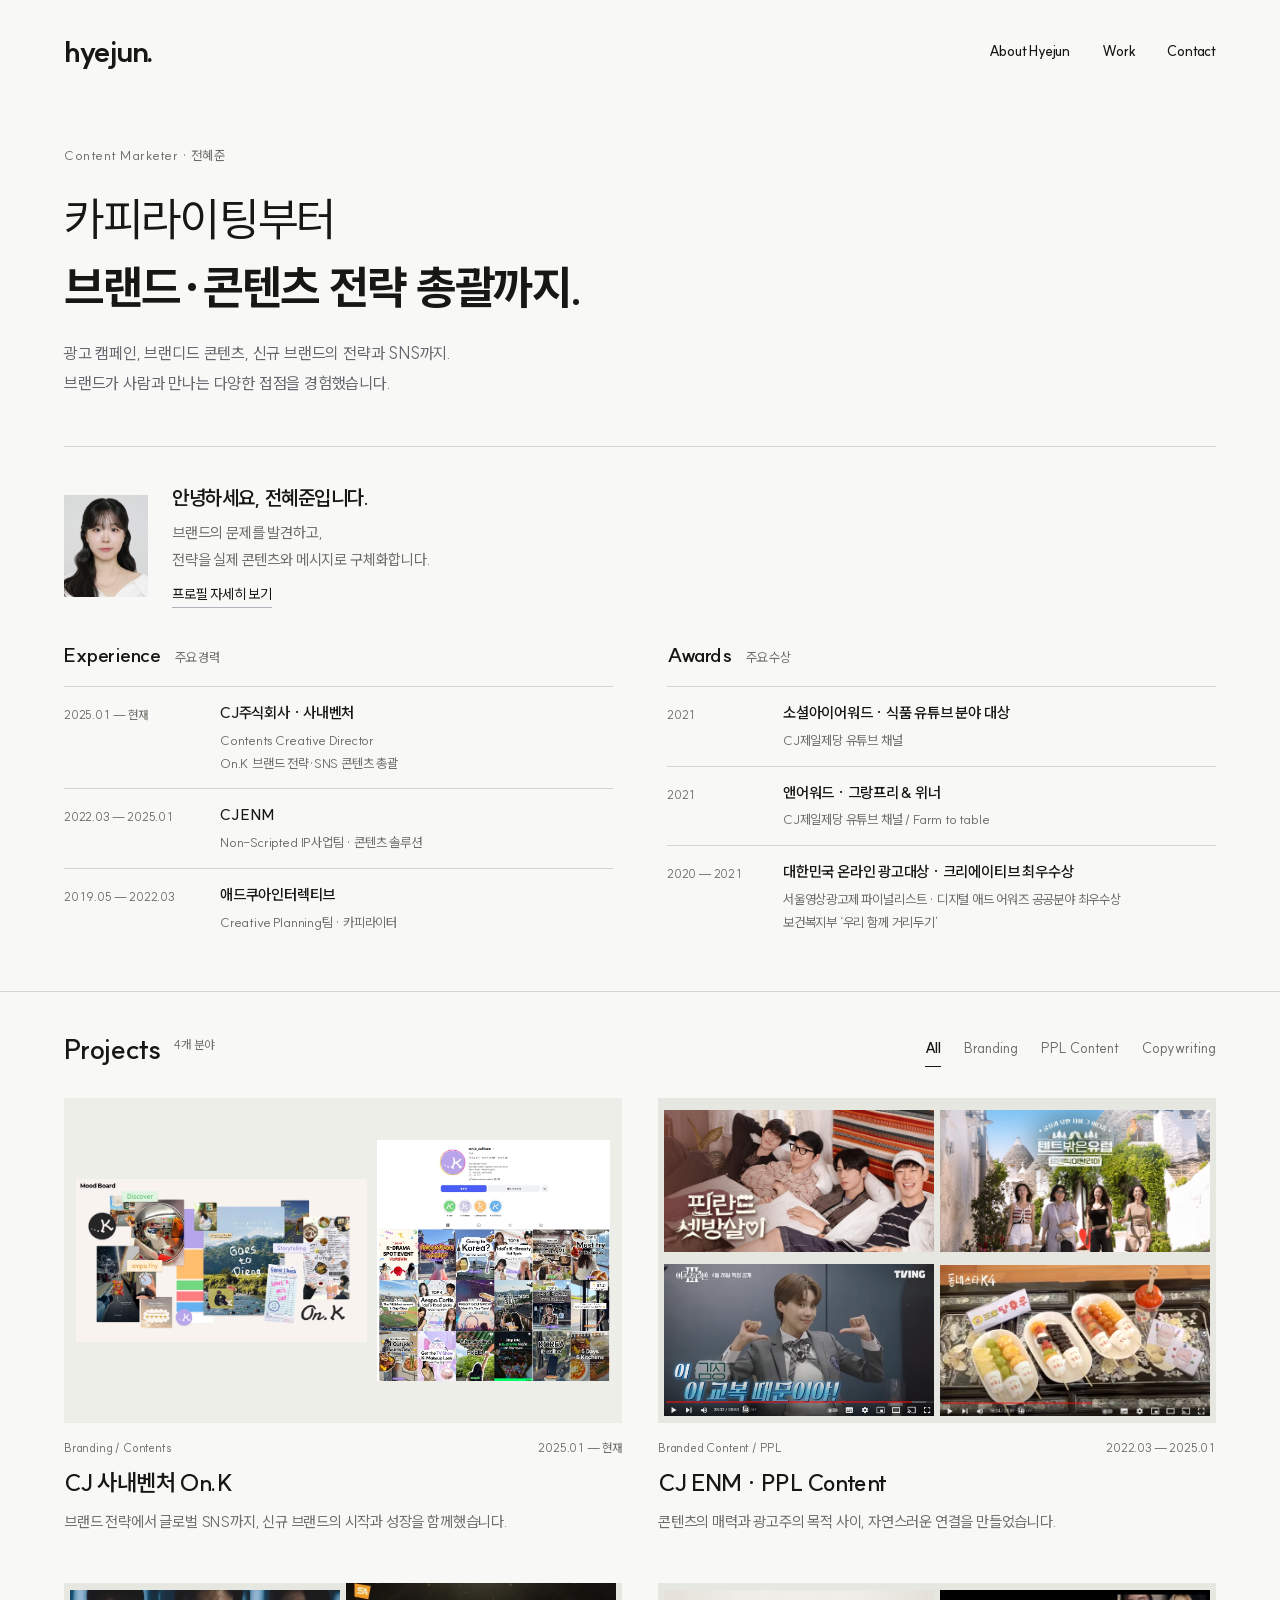
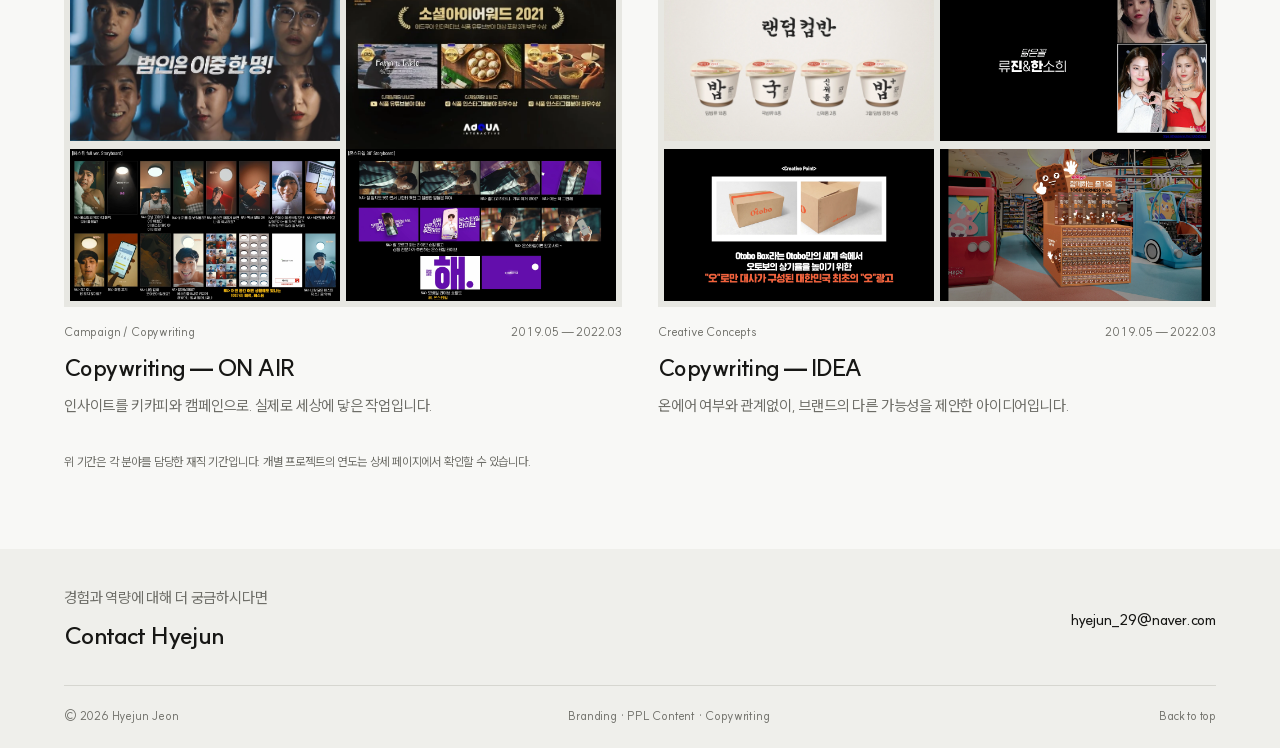
==== commit baba793a: "Update Content Marketer positioning, Branding label and On.K marketing strategy" ====
--- a/index.html
+++ b/index.html
@@ -1 +1 @@
-<!doctype html><html lang="ko"><head><meta charset="UTF-8"><meta name="viewport" content="width=device-width,initial-scale=1"><title>전혜준 | Copywriter & Creative Planner — Hyejun Portfolio</title><meta name="description" content="카피라이팅부터 콘텐츠 솔루션, CJ 사내벤처 브랜드·SNS 전략까지. 전혜준의 포트폴리오."><meta name="theme-color" content="#f8f8f6"><link rel="icon" href="favicon.svg" type="image/svg+xml"><link rel="preload" href="fonts/SUIT-Variable.woff2" as="font" type="font/woff2" crossorigin><link rel="stylesheet" href="style.css?v=20261005-work-panels"><meta property="og:type" content="website"><meta property="og:site_name" content="Hyejun Portfolio"><meta property="og:locale" content="ko_KR"><meta property="og:title" content="전혜준 | Copywriter &amp; Creative Planner — Hyejun Portfolio"><meta property="og:description" content="카피라이팅부터 콘텐츠 솔루션, CJ 사내벤처 브랜드·SNS 전략까지. 전혜준의 포트폴리오."><meta property="og:url" content="https://ajhj48.github.io/hyejun-portfolio/"><meta property="og:image" content="https://ajhj48.github.io/hyejun-portfolio/assets/portfolio-share-v1.jpg"><meta property="og:image:type" content="image/jpeg"><meta property="og:image:width" content="1734"><meta property="og:image:height" content="907"><meta property="og:image:alt" content="HYEJUN JEON PORTFOLIO — Brand, PPL Content, Copywriting"><meta name="twitter:card" content="summary_large_image"><meta name="twitter:title" content="전혜준 | Copywriter &amp; Creative Planner — Hyejun Portfolio"><meta name="twitter:description" content="카피라이팅부터 콘텐츠 솔루션, CJ 사내벤처 브랜드·SNS 전략까지. 전혜준의 포트폴리오."><meta name="twitter:image" content="https://ajhj48.github.io/hyejun-portfolio/assets/portfolio-share-v1.jpg"><meta name="twitter:image:alt" content="HYEJUN JEON PORTFOLIO"><link rel="canonical" href="https://ajhj48.github.io/hyejun-portfolio/"></head><body id="top"><a class="skip-link" href="#main">본문으로 이동</a><header class="site-header"><a class="wordmark" href="index.html" aria-label="Hyejun 포트폴리오 홈">hyejun.</a><nav aria-label="주요 메뉴"><a href="index.html#about">About Hyejun</a><a href="index.html#work">Work</a><a href="index.html#contact">Contact</a></nav></header><main id="main"><section class="opening"><p class="opening-label">Creative Planner & Copywriter · 전혜준</p><h1>카피라이팅부터<br><strong>브랜드·콘텐츠 전략 총괄까지.</strong></h1><p class="opening-description">광고 캠페인, 브랜디드 콘텐츠, 신규 브랜드의 전략과 SNS까지.<br>브랜드가 사람과 만나는 다양한 접점을 경험했습니다.</p></section><section class="intro-career" id="about"><div class="intro-person"><img src="assets/5960b835dd62.webp" alt="전혜준 프로필 사진" width="84" height="102" class="small-portrait"><div><h2>안녕하세요, 전혜준입니다.</h2><p>브랜드의 문제를 발견하고,<br>전략을 실제 콘텐츠와 메시지로 구체화합니다.</p><a class="text-link" href="about.html">프로필 자세히 보기</a></div></div><div class="credentials-grid"><section class="intro-history" aria-labelledby="career-title"><h2 class="section-label" id="career-title">Experience <span>주요 경력</span></h2><div class="career-list"><article><time>2025.01 — 현재</time><div><h3>CJ주식회사 · 사내벤처</h3><p>Contents Creative Director</p><p>On.K 브랜드 전략·SNS 콘텐츠 총괄</p></div></article><article><time>2022.03 — 2025.01</time><div><h3>CJ ENM</h3><p>Non-Scripted IP사업팀 · 콘텐츠 솔루션</p></div></article><article><time>2019.05 — 2022.03</time><div><h3>애드쿠아인터렉티브</h3><p>Creative Planning팀 · 카피라이터</p></div></article></div></section><section class="intro-awards" aria-labelledby="awards-title"><h2 class="section-label" id="awards-title">Awards <span>주요 수상</span></h2><div class="awards-list"><article><time>2021</time><div><h3>소셜아이어워드 · 식품 유튜브 분야 대상</h3><p>CJ제일제당 유튜브 채널</p></div></article><article><time>2021</time><div><h3>앤어워드 · 그랑프리 & 위너</h3><p>CJ제일제당 유튜브 채널 / Farm to table</p></div></article><article><time>2020 — 2021</time><div><h3>대한민국 온라인 광고대상 · 크리에이티브 최우수상</h3><p>서울영상광고제 파이널리스트 · 디지털 애드 어워즈 공공분야 최우수상</p><p>보건복지부 ‘우리 함께 거리두기’</p></div></article></div></section></div></section><section class="work-section" id="work"><div class="section-head"><h2>Projects <span id="work-count">4개 분야</span></h2><div class="filters" role="group" aria-label="작업 분야 필터"><button class="active" id="filter-all" data-filter="all" aria-controls="work-panel-all" aria-pressed="true">All</button><button id="filter-brand" data-filter="brand" aria-controls="work-panel-brand" aria-pressed="false">Brand</button><button id="filter-content" data-filter="content" aria-controls="work-panel-content" aria-pressed="false">PPL Content</button><button id="filter-copy" data-filter="copy" aria-controls="work-panel-copy" aria-pressed="false">Copywriting</button></div></div><div class="work-panel" id="work-panel-all" data-work-panel="all" role="region" aria-labelledby="filter-all"><div class="project-grid"><a class="project-card" data-category="brand" href="on-k.html"><div class="card-image card-on-k collection-collage onk-overview"><div class="collage-tile moodboard-panel"><img src="assets/dc4c7c80dd3a.webp" alt="On.K 브랜드 무드보드" loading="lazy" decoding="async"></div><div class="collage-tile instagram-panel"><img src="assets/590e85eba81e.webp" alt="On.K 인스타그램 프로필과 여러 캐러셀 콘텐츠가 보이는 전체 피드 캡처" loading="lazy" decoding="async"></div></div><div class="card-small"><span>Branding / Contents</span><span>2025.01 — 현재</span></div><h3>CJ 사내벤처 On.K</h3><p>브랜드 전략에서 글로벌 SNS까지, 신규 브랜드의 시작과 성장을 함께했습니다.</p></a><a class="project-card" data-category="content" href="contents-solution.html"><div class="card-image card-contents-solution collection-collage"><div class="collage-tile"><img src="assets/tvn-finland.webp" alt="핀란드 셋방살이" loading="lazy" decoding="async"></div><div class="collage-tile"><img src="assets/tvn-italy.webp" alt="텐트 밖은 유럽" loading="lazy" decoding="async"></div><div class="collage-tile"><img src="assets/c3c98039a7b0.webp" alt="여고추리반3" loading="lazy" decoding="async"></div><div class="collage-tile"><img src="assets/b8959dc64622.webp" alt="동네스타K4" loading="lazy" decoding="async"></div></div><div class="card-small"><span>Branded Content / PPL</span><span>2022.03 — 2025.01</span></div><h3>CJ ENM · PPL Content</h3><p>콘텐츠의 매력과 광고주의 목적 사이, 자연스러운 연결을 만들었습니다.</p></a><a class="project-card" data-category="copy" href="on-air.html"><div class="card-image card-on-air collection-collage"><div class="collage-tile"><img src="assets/0f25f57cc225.webp" alt="햇반컵반 캠페인" loading="lazy" decoding="async"></div><div class="collage-tile"><img src="assets/6eef30f8a696.webp" alt="비비고 유튜브" loading="lazy" decoding="async"></div><div class="collage-tile"><img src="assets/9d2eccc7ae03.webp" alt="베스틴 캠페인" loading="lazy" decoding="async"></div><div class="collage-tile"><img src="assets/1f56256b527c.webp" alt="CJ온스타일 캠페인" loading="lazy" decoding="async"></div></div><div class="card-small"><span>Campaign / Copywriting</span><span>2019.05 — 2022.03</span></div><h3>Copywriting — ON AIR</h3><p>인사이트를 키카피와 캠페인으로. 실제로 세상에 닿은 작업입니다.</p></a><a class="project-card" data-category="copy" href="ideas.html"><div class="card-image card-ideas collection-collage"><div class="collage-tile"><img src="assets/b1326d0b1428.webp" alt="햇반컵반 아이디어" loading="lazy" decoding="async"></div><div class="collage-tile"><img src="assets/79688a3e6758.webp" alt="끌레도르 아이디어" loading="lazy" decoding="async"></div><div class="collage-tile"><img src="assets/11a935d57b03.webp" alt="오토보 아이디어" loading="lazy" decoding="async"></div><div class="collage-tile"><img src="assets/3c36a2945a91.webp" alt="첵스초코 아이디어" loading="lazy" decoding="async"></div></div><div class="card-small"><span>Creative Concepts</span><span>2019.05 — 2022.03</span></div><h3>Copywriting — IDEA</h3><p>온에어 여부와 관계없이, 브랜드의 다른 가능성을 제안한 아이디어입니다.</p></a></div><p class="date-note">위 기간은 각 분야를 담당한 재직 기간입니다. 개별 프로젝트의 연도는 상세 페이지에서 확인할 수 있습니다.</p></div><!-- INLINE WORK PANELS START --><div class="work-panel inline-collection" id="work-panel-brand" data-work-panel="brand" role="region" aria-labelledby="filter-brand" hidden><section class="collection-heading"><div class="collection-meta"><span>Branding / Contents</span><span>2025.01 — 현재</span></div><h3>CJ 사내벤처 On.K</h3><p>방한 외국인 여행 플랫폼의 브랜드 전략과 SNS 콘텐츠를 총괄했습니다.</p></section><section class="case-grid"><article class="case"><button class="image-zoom case-cover" aria-label="Brand identity 이미지 크게 보기"><img src="assets/dc4c7c80dd3a.webp" alt="Brand identity 작업 썸네일" loading="lazy" decoding="async" ></button><div class="case-text"><div class="case-label"><span>2025.01 — 현재 · 브랜드 전략</span></div><h4>Brand identity</h4><p class="case-description">낯선 한국을 친근하게 경험하는 브랜드. 로고·컬러·무드보드·슬로건의 방향을 하나로 연결했습니다.</p><p class="key-copy">“Step into the Real Korea”</p><dl class="case-facts"><div><dt>한 일</dt><dd>브랜드 방향성, 핸드라이팅 로고·컬러·무드, 슬로건 설계</dd></div><div><dt>결과 · 의미</dt><dd>브랜드의 첫인상과 콘텐츠 톤을 일관된 방향으로 정리</dd></div></dl><details class="case-materials"><summary>작업 이미지 · 영상 더 보기</summary><div class="materials-grid"><button class="image-zoom" aria-label="Brand identity 추가 이미지 크게 보기"><img src="assets/33cc2d3b9e51.webp" alt="Brand identity 추가 작업물" loading="lazy" decoding="async" ></button><button class="image-zoom" aria-label="Brand identity 추가 이미지 크게 보기"><img src="assets/9a85798438f9.webp" alt="Brand identity 추가 작업물" loading="lazy" decoding="async" ></button><button class="image-zoom" aria-label="Brand identity 추가 이미지 크게 보기"><img src="assets/7f128b70aeda.webp" alt="Brand identity 추가 작업물" loading="lazy" decoding="async" ></button></div></details></div></article><article class="case"><button class="image-zoom case-cover" aria-label="SNS 콘텐츠 전략 이미지 크게 보기"><img src="assets/590e85eba81e.webp" alt="SNS 콘텐츠 전략 작업 썸네일" loading="lazy" decoding="async" ></button><div class="case-text"><div class="case-label"><span>2025.06 — 현재 · SNS 운영</span></div><h4>SNS 콘텐츠 전략</h4><p class="case-description">콘텐츠를 네 가지 역할로 편성하고, 댓글·저장·공유에서 다음 콘텐츠의 주제를 발견했습니다.</p><dl class="case-facts"><div><dt>한 일</dt><dd>콘텐츠 카테고리 설계, 채널별 편성 전략, 고객 반응 분석</dd></div><div><dt>결과 · 의미</dt><dd>SNS 합산 팔로워 25만+ (원문 기재 수치)</dd></div></dl><details class="case-materials"><summary>작업 이미지 · 영상 더 보기</summary><div class="materials-grid"><button class="image-zoom" aria-label="SNS 콘텐츠 전략 추가 이미지 크게 보기"><img src="assets/0fdab0b12f5b.webp" alt="SNS 콘텐츠 전략 추가 작업물" loading="lazy" decoding="async" ></button></div><div class="video-links"><a href="https://www.instagram.com/on.k_culture/" target="_blank" rel="noopener noreferrer">인스타그램</a><a href="https://www.youtube.com/@onk_koreatravel" target="_blank" rel="noopener noreferrer">유튜브</a></div></details></div></article></section><section class="strategy-section"><div class="strategy-intro"><span class="eyebrow">SNS STRATEGY</span><h4>각 콘텐츠에,<br>다른 역할을 주었습니다.</h4><p>관심 → 브랜드 이해 → 여행 정보 활용.<br>고객의 반응을 다음 콘텐츠 기획에 반영했습니다.</p></div><div class="strategy-tables"><table><caption>콘텐츠 카테고리와 역할</caption><thead><tr><th scope="col">카테고리</th><th scope="col">무엇을 담았나</th><th scope="col">역할</th></tr></thead><tbody><tr><th scope="row">K-Moment</th><td>한국의 순간·밈</td><td>가볍게 소비하고 공유</td></tr><tr><th scope="row">Hidden-K</th><td>숨은 장소·로컬 문화</td><td>새로운 여행 관심 발견</td></tr><tr><th scope="row">Only With On.K</th><td>브랜드만의 관점·경험</td><td>브랜드 메시지 전달</td></tr><tr><th scope="row">K-Pick Map</th><td>맛집·스팟·여행 정보</td><td>저장·공유·댓글로 니즈 파악</td></tr></tbody></table><table><caption>채널별 운영 방향</caption><thead><tr><th scope="col">채널</th><th scope="col">전략</th></tr></thead><tbody><tr><th scope="row">Instagram</th><td>비주얼 중심의 K-Culture 콘텐츠 / 저장·공유 유도</td></tr><tr><th scope="row">YouTube</th><td>K-Culture를 깊이 있게 경험하는 영상 콘텐츠</td></tr><tr><th scope="row">브랜드 채널</th><td>On.K의 브랜드 메시지와 서비스 전달</td></tr></tbody></table></div></section><section class="impact-section"><div class="section-head"><h4>K-Pick Map</h4><p>‘유명한 한국’보다 ‘진짜 한국’에 대한 니즈를 콘텐츠로.</p></div><div class="impact-grid"><article><a class="reel-link" href="https://www.instagram.com/reel/DKig7NKylDf/?stkn=MW93ZXNvd2t1NXZiaw==" target="_blank" rel="noopener noreferrer" aria-label="경복궁 인스타그램 릴스 보기"><img src="assets/7d22a12dc758.webp" alt="경복궁 K-Pick Map" loading="lazy" decoding="async" ></a><h5>경복궁</h5><p>조회수 <strong>1,300만+</strong></p></article><article><a class="reel-link" href="https://www.instagram.com/reel/DYWoiwUP2hQ/?stkn=NGtvOGlsdWtuZG9r" target="_blank" rel="noopener noreferrer" aria-label="명동 야시장 인스타그램 릴스 보기"><img src="assets/9e9f6a1c0204.webp" alt="명동 야시장 K-Pick Map" loading="lazy" decoding="async" ></a><h5>명동 야시장</h5><p>조회수 <strong>1,212만+</strong></p></article><article><a class="reel-link" href="https://www.instagram.com/reel/DY6zq4CPJZL/?stkn=aDQwcGl0MzM3enc4" target="_blank" rel="noopener noreferrer" aria-label="남산 인스타그램 릴스 보기"><img src="assets/bac192288637.webp" alt="남산 K-Pick Map" loading="lazy" decoding="async" ></a><h5>남산</h5><p>조회수 <strong>796만+</strong></p></article></div></section></div><div class="work-panel inline-collection" id="work-panel-content" data-work-panel="content" role="region" aria-labelledby="filter-content" hidden><section class="collection-heading"><div class="collection-meta"><span>PPL Content / Sponsorship</span><span>2022.03 — 2025.01</span></div><h3>CJ ENM · PPL Content</h3><p>광고주 발굴부터 포맷 제안, 제작 커뮤니케이션과 현장 실행까지. 콘텐츠 안에서 브랜드의 자리를 찾았습니다.</p></section><section class="case-grid"><article class="case"><button class="image-zoom case-cover" aria-label="핀란드 셋방살이 이미지 크게 보기"><img src="assets/tvn-finland.webp" alt="핀란드 셋방살이 작업 썸네일" loading="lazy" decoding="async" ></button><div class="case-text"><div class="case-label"><span>방영 2024.12.06 — 2025.02.07</span></div><h4>핀란드 셋방살이</h4><p class="case-description">12억 원 규모의 협찬 커뮤니케이션을 담당하며 프로그램과 브랜드를 연결했습니다.</p><dl class="case-facts"><div><dt>한 일</dt><dd>협찬 커뮤니케이션 담당</dd></div><div><dt>결과 · 의미</dt><dd>12억 원 규모 협찬의 커뮤니케이션 수행</dd></div></dl><a class="source-link" href="https://tvn.cjenm.com/ko/Rented-In-Finland/" target="_blank" rel="noopener noreferrer">프로그램 정보 · 이미지 출처: tvN</a></div></article><article class="case"><button class="image-zoom case-cover" aria-label="텐트 밖은 유럽 5 — 로맨틱 이탈리아 이미지 크게 보기"><img src="assets/tvn-italy.webp" alt="텐트 밖은 유럽 5 — 로맨틱 이탈리아 작업 썸네일" loading="lazy" decoding="async" ></button><div class="case-text"><div class="case-label"><span>방영 2024.10.17 — 2025.01.02</span></div><h4>텐트 밖은 유럽 5 — 로맨틱 이탈리아</h4><p class="case-description">여행·캠핑 예능의 콘텐츠 안에서 브랜드가 함께할 수 있도록 협찬을 담당했습니다.</p><dl class="case-facts"><div><dt>한 일</dt><dd>프로그램 협찬 담당</dd></div><div><dt>결과 · 의미</dt><dd>여행·캠핑 콘텐츠 내 브랜드 협찬 진행</dd></div></dl><a class="source-link" href="https://tvn.cjenm.com/ko/Europe-Outside-Your-Tent-Romantic-Italy/" target="_blank" rel="noopener noreferrer">프로그램 정보 · 이미지 출처: tvN</a></div></article><article class="case"><button class="image-zoom case-cover" aria-label="70억의 선택 이미지 크게 보기"><img src="assets/e91dc0af39a1.webp" alt="70억의 선택 작업 썸네일" loading="lazy" decoding="async" ></button><div class="case-text"><div class="case-label"><span>2022 — 2025 · 재직 기간 내</span></div><h4>70억의 선택</h4><p class="case-description">건강 IP의 세일즈 구조를 이해하고, 광고주와 제작·심의를 조율했습니다.</p><dl class="case-facts"><div><dt>한 일</dt><dd>광고주·대행사 미팅, 제작진·작가·심의 커뮤니케이션, 현장 PPL 관리</dd></div><div><dt>결과 · 의미</dt><dd>콘텐츠 구조에 맞춘 협찬 실행</dd></div></dl><details class="case-materials"><summary>작업 이미지 · 영상 더 보기</summary><div class="video-links"><a href="https://www.youtube.com/watch?v=wI40dR8Ya20" target="_blank" rel="noopener noreferrer">영상 보기</a></div></details></div></article><article class="case"><button class="image-zoom case-cover" aria-label="여고추리반3 — 감성교복 PPL 이미지 크게 보기"><img src="assets/c3c98039a7b0.webp" alt="여고추리반3 — 감성교복 PPL 작업 썸네일" loading="lazy" decoding="async" ></button><div class="case-text"><div class="case-label"><span>2024 · 시즌3</span></div><h4>여고추리반3 — 감성교복 PPL</h4><p class="case-description">제작진이 필요한 교복을 협찬 솔루션으로 연결해 제작과 브랜드 모두의 목적을 충족했습니다.</p><dl class="case-facts"><div><dt>한 일</dt><dd>신규 광고주 발굴, 선제안·미팅·실행, 현장 PPL 관리</dd></div><div><dt>결과 · 의미</dt><dd>감성교복 협찬 성사 및 제작 비용 부담 경감</dd></div></dl><details class="case-materials"><summary>작업 이미지 · 영상 더 보기</summary><div class="video-links"><a href="https://www.youtube.com/watch?v=uBsOh4SraJA" target="_blank" rel="noopener noreferrer">영상 보기</a></div></details></div></article><article class="case"><button class="image-zoom case-cover" aria-label="동네스타K4 — 타깃 맞춤 PPL 이미지 크게 보기"><img src="assets/b8959dc64622.webp" alt="동네스타K4 — 타깃 맞춤 PPL 작업 썸네일" loading="lazy" decoding="async" ></button><div class="case-text"><div class="case-label"><span>2024 · 시즌4</span></div><h4>동네스타K4 — 타깃 맞춤 PPL</h4><p class="case-description">셀럽 토크쇼의 게스트와 1020 구독자층에 맞춰 문화콘텐츠·브랜드 PPL을 제안했습니다.</p><dl class="case-facts"><div><dt>한 일</dt><dd>문화콘텐츠 PPL 제안·실행, 게스트와 업종 매칭</dd></div><div><dt>결과 · 의미</dt><dd>제작진의 섭외 부담을 덜고 프로그램에 맞는 협찬 진행</dd></div></dl><details class="case-materials"><summary>작업 이미지 · 영상 더 보기</summary><div class="materials-grid"><button class="image-zoom" aria-label="동네스타K4 — 타깃 맞춤 PPL 추가 이미지 크게 보기"><img src="assets/cf431673523e.webp" alt="동네스타K4 — 타깃 맞춤 PPL 추가 작업물" loading="lazy" decoding="async" ></button><button class="image-zoom" aria-label="동네스타K4 — 타깃 맞춤 PPL 추가 이미지 크게 보기"><img src="assets/d8a0a019dc9d.webp" alt="동네스타K4 — 타깃 맞춤 PPL 추가 작업물" loading="lazy" decoding="async" ></button><button class="image-zoom" aria-label="동네스타K4 — 타깃 맞춤 PPL 추가 이미지 크게 보기"><img src="assets/4052adebcdeb.webp" alt="동네스타K4 — 타깃 맞춤 PPL 추가 작업물" loading="lazy" decoding="async" ></button></div><div class="video-links"><a href="https://www.youtube.com/watch?v=ptiKeDNuxd0" target="_blank" rel="noopener noreferrer">영상 01</a><a href="https://www.youtube.com/watch?v=PEoaf5tYZkY" target="_blank" rel="noopener noreferrer">영상 02</a><a href="https://www.youtube.com/watch?v=hhipCONR_X4" target="_blank" rel="noopener noreferrer">영상 03</a><a href="https://www.youtube.com/watch?v=Qd7dvFX1zPc" target="_blank" rel="noopener noreferrer">영상 04</a><a href="https://www.youtube.com/watch?v=3eSZJEaZfdk" target="_blank" rel="noopener noreferrer">영상 05</a></div></details></div></article><article class="case"><button class="image-zoom case-cover" aria-label="어서오세요 웰컴스토어에 이미지 크게 보기"><img src="assets/1e0c312b3413.webp" alt="어서오세요 웰컴스토어에 작업 썸네일" loading="lazy" decoding="async" ></button><div class="case-text"><div class="case-label"><span>2022 — 2025 · 재직 기간 내</span></div><h4>어서오세요 웰컴스토어에</h4><p class="case-description">콘텐츠 선공개를 라이브 커머스로 연결한 오피스물 형식의 브랜디드 콘텐츠입니다.</p><dl class="case-facts"><div><dt>한 일</dt><dd>TF 포맷 아이데이션, 광고주 선별, 인물·회차 아이디어 보조</dd></div><div><dt>결과 · 의미</dt><dd>광고주 5개 / 조회수 100만+ / 라이브 커머스 최고 매출 5천만 원</dd></div></dl><details class="case-materials"><summary>작업 이미지 · 영상 더 보기</summary><div class="materials-grid"><button class="image-zoom" aria-label="어서오세요 웰컴스토어에 추가 이미지 크게 보기"><img src="assets/f8a48dce4a8a.webp" alt="어서오세요 웰컴스토어에 추가 작업물" loading="lazy" decoding="async" ></button><button class="image-zoom" aria-label="어서오세요 웰컴스토어에 추가 이미지 크게 보기"><img src="assets/d0eb7b1d6d7f.webp" alt="어서오세요 웰컴스토어에 추가 작업물" loading="lazy" decoding="async" ></button><button class="image-zoom" aria-label="어서오세요 웰컴스토어에 추가 이미지 크게 보기"><img src="assets/16d5345818fd.webp" alt="어서오세요 웰컴스토어에 추가 작업물" loading="lazy" decoding="async" ></button><button class="image-zoom" aria-label="어서오세요 웰컴스토어에 추가 이미지 크게 보기"><img src="assets/1d41322b2df5.webp" alt="어서오세요 웰컴스토어에 추가 작업물" loading="lazy" decoding="async" ></button></div><div class="video-links"><a href="https://www.youtube.com/watch?v=EJSGFFBnZgY" target="_blank" rel="noopener noreferrer">영상 01</a><a href="https://www.youtube.com/watch?v=jnXY7dAMSGA" target="_blank" rel="noopener noreferrer">영상 02</a><a href="https://www.youtube.com/watch?v=sYU5duiPn5U" target="_blank" rel="noopener noreferrer">영상 03</a><a href="https://www.youtube.com/watch?v=TF7vyazQAs0" target="_blank" rel="noopener noreferrer">영상 04</a><a href="https://www.youtube.com/watch?v=bz_WyqfI-28" target="_blank" rel="noopener noreferrer">영상 05</a><a href="https://www.youtube.com/watch?v=VKvq2c6GCXE" target="_blank" rel="noopener noreferrer">영상 06</a></div></details></div></article><article class="case"><a class="case-cover video-cover" href="https://www.youtube.com/watch?v=DzzbKD9vlb4" target="_blank" rel="noopener noreferrer" aria-label="방과후 / 밴드부 · 댄스부 영상 보기"><span class="cover-title">방과후<br>밴드부 · 댄스부<small>영상 보기</small></span><img class="external-thumbnail" src="https://i.ytimg.com/vi/DzzbKD9vlb4/hqdefault.jpg" alt="방과후 / 밴드부 · 댄스부 영상 썸네일" loading="lazy"></a><div class="case-text"><div class="case-label"><span>2022 — 2023</span></div><h4>방과후 밴드부 · 방과후 댄스부</h4><p class="case-description">청소년이 직접 노담송과 댄스 챌린지를 만드는 참여형 노담 캠페인입니다.</p><dl class="case-facts"><div><dt>한 일</dt><dd>밴드부·댄스부 컨셉 제안, 광고주·제작 의견 조율, 래원·출연진 행사 섭외 제안</dd></div><div><dt>결과 · 의미</dt><dd>브랜디드 콘텐츠를 음원·챌린지·오프라인 행사로 확장 / 2년 연속 진행</dd></div></dl><details class="case-materials"><summary>작업 이미지 · 영상 더 보기</summary><div class="video-links"><a href="https://www.youtube.com/watch?v=DzzbKD9vlb4" target="_blank" rel="noopener noreferrer">영상 01</a><a href="https://www.youtube.com/watch?v=Tbm0d060ltU" target="_blank" rel="noopener noreferrer">영상 02</a></div></details></div></article><article class="case"><button class="image-zoom case-cover" aria-label="겁도 없꾸라 — 기획·브랜디드 PPL 이미지 크게 보기"><img src="assets/82c535ae0239.webp" alt="겁도 없꾸라 — 기획·브랜디드 PPL 작업 썸네일" loading="lazy" decoding="async" ></button><div class="case-text"><div class="case-label"><span>2022 — 2025 · 재직 기간 내</span></div><h4>겁도 없꾸라 — 기획·브랜디드 PPL</h4><p class="case-description">게임 속 요리 미션을 현실에서 재현해 원신을 콘텐츠의 에피소드로 녹였습니다.</p><dl class="case-facts"><div><dt>한 일</dt><dd>게임 요리 재현 컨셉 제안, 광고주·제작팀 의견 조율</dd></div><div><dt>결과 · 의미</dt><dd>해당 브랜디드 회차 조회수 125만 (원문 기재 수치)</dd></div></dl><details class="case-materials"><summary>작업 이미지 · 영상 더 보기</summary><div class="materials-grid"><button class="image-zoom" aria-label="겁도 없꾸라 — 기획·브랜디드 PPL 추가 이미지 크게 보기"><img src="assets/fde7fd398b8f.webp" alt="겁도 없꾸라 — 기획·브랜디드 PPL 추가 작업물" loading="lazy" decoding="async" ></button><button class="image-zoom" aria-label="겁도 없꾸라 — 기획·브랜디드 PPL 추가 이미지 크게 보기"><img src="assets/3e04fea7b8e4.webp" alt="겁도 없꾸라 — 기획·브랜디드 PPL 추가 작업물" loading="lazy" decoding="async" ></button></div><div class="video-links"><a href="https://www.youtube.com/watch?v=iU9W__U440I" target="_blank" rel="noopener noreferrer">영상 01</a><a href="https://www.youtube.com/watch?v=udAkMdSgPQs" target="_blank" rel="noopener noreferrer">영상 02</a><a href="https://www.youtube.com/watch?v=J2GD80Oxf24" target="_blank" rel="noopener noreferrer">영상 03</a><a href="https://www.youtube.com/watch?v=fypo_bXOu6g" target="_blank" rel="noopener noreferrer">영상 04</a></div></details></div></article><article class="case"><button class="image-zoom case-cover" aria-label="낮술의 기하핰 — 시즌 1·2 이미지 크게 보기"><img src="assets/bd6bd4fafdc9.webp" alt="낮술의 기하핰 — 시즌 1·2 작업 썸네일" loading="lazy" decoding="async" ></button><div class="case-text"><div class="case-label"><span>2022 — 2025 · 재직 기간 내</span></div><h4>낮술의 기하핰 — 시즌 1·2</h4><p class="case-description">낮술 기행의 맥락에 맞는 주류·픽업 앱·숙박 브랜드를 연결했습니다.</p><dl class="case-facts"><div><dt>한 일</dt><dd>광고주 선별·제안, 광고주와 제작팀 의견 조율</dd></div><div><dt>결과 · 의미</dt><dd>탈리스커·데일리샷·컨디션·여기어때 PPL 진행</dd></div></dl><details class="case-materials"><summary>작업 이미지 · 영상 더 보기</summary><div class="materials-grid"><button class="image-zoom" aria-label="낮술의 기하핰 — 시즌 1·2 추가 이미지 크게 보기"><img src="assets/800280ddb8ed.webp" alt="낮술의 기하핰 — 시즌 1·2 추가 작업물" loading="lazy" decoding="async" ></button><button class="image-zoom" aria-label="낮술의 기하핰 — 시즌 1·2 추가 이미지 크게 보기"><img src="assets/20c1c9f89462.webp" alt="낮술의 기하핰 — 시즌 1·2 추가 작업물" loading="lazy" decoding="async" ></button></div><div class="video-links"><a href="https://www.youtube.com/watch?v=jZeaTbxQGeY" target="_blank" rel="noopener noreferrer">영상 01</a><a href="https://www.youtube.com/watch?v=WIJGA2NsG-U" target="_blank" rel="noopener noreferrer">영상 02</a><a href="https://www.youtube.com/watch?v=OOHJh9iMIIU" target="_blank" rel="noopener noreferrer">영상 03</a><a href="https://www.youtube.com/watch?v=x4AcxlxGTvA" target="_blank" rel="noopener noreferrer">영상 04</a></div></details></div></article><article class="case"><button class="image-zoom case-cover" aria-label="소년탐정 김지웅 · 태양의 운동부 이미지 크게 보기"><img src="assets/628d4199fb47.webp" alt="소년탐정 김지웅 · 태양의 운동부 작업 썸네일" loading="lazy" decoding="async" ></button><div class="case-text"><div class="case-label"><span>2022 — 2025 · 재직 기간 내</span></div><h4>소년탐정 김지웅 · 태양의 운동부</h4><p class="case-description">1020 팬덤과 글로벌 멤버의 특성에 맞춰 간식·의류·글로벌 브랜드 협찬을 제안했습니다.</p><dl class="case-facts"><div><dt>한 일</dt><dd>브랜디드 회차 사전 답사·조율, 광고주 선별·제안, 제작 커뮤니케이션</dd></div><div><dt>결과 · 의미</dt><dd>달콤왕가탕후루·유니온페이·노스페이스 협찬 사례</dd></div></dl><details class="case-materials"><summary>작업 이미지 · 영상 더 보기</summary><div class="materials-grid"><button class="image-zoom" aria-label="소년탐정 김지웅 · 태양의 운동부 추가 이미지 크게 보기"><img src="assets/6271bf0a7556.webp" alt="소년탐정 김지웅 · 태양의 운동부 추가 작업물" loading="lazy" decoding="async" ></button><button class="image-zoom" aria-label="소년탐정 김지웅 · 태양의 운동부 추가 이미지 크게 보기"><img src="assets/196096cdf6d2.webp" alt="소년탐정 김지웅 · 태양의 운동부 추가 작업물" loading="lazy" decoding="async" ></button></div><div class="video-links"><a href="https://www.youtube.com/watch?v=ijIcVIXdPxU" target="_blank" rel="noopener noreferrer">영상 01</a><a href="https://www.youtube.com/watch?v=YE8Wo0ARPVs" target="_blank" rel="noopener noreferrer">영상 02</a><a href="https://www.youtube.com/watch?v=HO5RvFSaFvw" target="_blank" rel="noopener noreferrer">영상 03</a></div></details></div></article></section><p class="collection-note">성과 수치는 제공된 포트폴리오 기준입니다. 방영 기간은 프로젝트 제작·참여 기간과 다릅니다.</p></div><div class="work-panel inline-collection" id="work-panel-copy" data-work-panel="copy" role="region" aria-labelledby="filter-copy" hidden><nav class="copy-sections" aria-label="카피라이팅 섹션"><a href="#copy-on-air">Copywriting / ON AIR</a><a href="#copy-idea">Copywriting / IDEA</a></nav><section class="copy-collection" id="copy-on-air"><section class="collection-heading"><div class="collection-meta"><span>Campaign / Copywriting</span><span>2019.05 — 2022.03</span></div><h3>Copywriting — ON AIR</h3><p>브랜드의 문제를 인사이트로 풀고, 실제 캠페인으로 구현했습니다.</p></section><section class="case-grid"><article class="case"><a class="case-cover video-cover" href="https://www.youtube.com/watch?v=D3PA8Yyznh4" target="_blank" rel="noopener noreferrer" aria-label="비비고 / 연간 유튜브 콘텐츠 영상 보기"><span class="cover-title">비비고<br>연간 유튜브 콘텐츠<small>영상 보기</small></span><img class="external-thumbnail" src="https://i.ytimg.com/vi/D3PA8Yyznh4/hqdefault.jpg" alt="비비고 / 연간 유튜브 콘텐츠 영상 썸네일" loading="lazy"></a><div class="case-text"><div class="case-label"><span>2021</span><span>프로젝트 기여도 10/10</span></div><h4>비비고 — 연간 유튜브 Creative Planning</h4><p class="case-description">제철 요리·랭킹쇼·사연 도시락 등 서로 다른 포맷으로 브랜드의 연간 유튜브 콘텐츠를 설계했습니다.</p><dl class="case-facts"><div><dt>한 일</dt><dd>연간 컨셉 제안, 시리즈별 시놉시스 구성</dd></div><div><dt>결과 · 의미</dt><dd>소셜아이어워드 2021 식품 유튜브 분야 대상</dd></div></dl><details class="case-materials"><summary>작업 이미지 · 영상 더 보기</summary><div class="materials-grid"><button class="image-zoom" aria-label="비비고 — 연간 유튜브 Creative Planning 추가 이미지 크게 보기"><img src="assets/6eef30f8a696.webp" alt="비비고 — 연간 유튜브 Creative Planning 추가 작업물" loading="lazy" decoding="async" ></button><button class="image-zoom" aria-label="비비고 — 연간 유튜브 Creative Planning 추가 이미지 크게 보기"><img src="assets/5d03e0c23912.webp" alt="비비고 — 연간 유튜브 Creative Planning 추가 작업물" loading="lazy" decoding="async" ></button></div><div class="video-links"><a href="https://www.youtube.com/watch?v=D3PA8Yyznh4" target="_blank" rel="noopener noreferrer">영상 01</a><a href="https://www.youtube.com/playlist?list=PLNP46hjJbjGfm1VTjISVKoNvjH30D8IY0" target="_blank" rel="noopener noreferrer">영상 02</a><a href="https://www.youtube.com/watch?v=u4fMA5u7T5k" target="_blank" rel="noopener noreferrer">영상 03</a><a href="https://www.youtube.com/playlist?list=PLNP46hjJbjGfoBxAxUvBhAQGAqku94nNa" target="_blank" rel="noopener noreferrer">영상 04</a><a href="https://www.youtube.com/watch?v=GBREdTg7wK0" target="_blank" rel="noopener noreferrer">영상 05</a><a href="https://www.youtube.com/playlist?list=PLNP46hjJbjGc1Ri9czX78FtkUUE2BrMkj" target="_blank" rel="noopener noreferrer">영상 06</a><a href="https://www.youtube.com/watch?v=KpSWIksV6gc" target="_blank" rel="noopener noreferrer">영상 07</a><a href="https://www.youtube.com/watch?v=Din8bZwmdqM&amp;list=PLNP46hjJbjGdakC8tqJbYJ0HHObV-JSCo" target="_blank" rel="noopener noreferrer">영상 08</a><a href="https://www.youtube.com/watch?v=NZOtaZwnZ4E" target="_blank" rel="noopener noreferrer">영상 09</a></div></details></div></article><article class="case"><button class="image-zoom case-cover" aria-label="햇반컵반 — 명탐정컵반즈 이미지 크게 보기"><img src="assets/0f25f57cc225.webp" alt="햇반컵반 — 명탐정컵반즈 작업 썸네일" loading="lazy" decoding="async" ></button><div class="case-text"><div class="case-label"><span>2019 — 2022 · 재직 기간 내</span><span>프로젝트 기여도 7/10</span></div><h4>햇반컵반 — 명탐정컵반즈</h4><p class="case-description">Z세대가 직접 퀴즈를 풀고 팝업스토어를 찾는, 온·오프라인 참여형 캠페인입니다.</p><p class="key-copy">“먹으면 반햇, 햇반컵반햇”</p><dl class="case-facts"><div><dt>한 일</dt><dd>티저 구조, 모델 나문희 제안, 컨셉 디테일</dd></div><div><dt>결과 · 의미</dt><dd>디지털 영상 18개와 팝업·크리에이터 협업으로 접점 확장</dd></div></dl><details class="case-materials"><summary>작업 이미지 · 영상 더 보기</summary><div class="materials-grid"><button class="image-zoom" aria-label="햇반컵반 — 명탐정컵반즈 추가 이미지 크게 보기"><img src="assets/e867d572d9de.webp" alt="햇반컵반 — 명탐정컵반즈 추가 작업물" loading="lazy" decoding="async" ></button><button class="image-zoom" aria-label="햇반컵반 — 명탐정컵반즈 추가 이미지 크게 보기"><img src="assets/71520570a56a.webp" alt="햇반컵반 — 명탐정컵반즈 추가 작업물" loading="lazy" decoding="async" ></button><button class="image-zoom" aria-label="햇반컵반 — 명탐정컵반즈 추가 이미지 크게 보기"><img src="assets/bcd97fb4456d.webp" alt="햇반컵반 — 명탐정컵반즈 추가 작업물" loading="lazy" decoding="async" ></button><button class="image-zoom" aria-label="햇반컵반 — 명탐정컵반즈 추가 이미지 크게 보기"><img src="assets/051d6c9b5d47.webp" alt="햇반컵반 — 명탐정컵반즈 추가 작업물" loading="lazy" decoding="async" ></button><button class="image-zoom" aria-label="햇반컵반 — 명탐정컵반즈 추가 이미지 크게 보기"><img src="assets/0086bb330324.webp" alt="햇반컵반 — 명탐정컵반즈 추가 작업물" loading="lazy" decoding="async" ></button><button class="image-zoom" aria-label="햇반컵반 — 명탐정컵반즈 추가 이미지 크게 보기"><img src="assets/641465919945.webp" alt="햇반컵반 — 명탐정컵반즈 추가 작업물" loading="lazy" decoding="async" ></button><button class="image-zoom" aria-label="햇반컵반 — 명탐정컵반즈 추가 이미지 크게 보기"><img src="assets/95eccec312dc.webp" alt="햇반컵반 — 명탐정컵반즈 추가 작업물" loading="lazy" decoding="async" ></button><button class="image-zoom" aria-label="햇반컵반 — 명탐정컵반즈 추가 이미지 크게 보기"><img src="assets/167df4ab8407.webp" alt="햇반컵반 — 명탐정컵반즈 추가 작업물" loading="lazy" decoding="async" ></button></div><div class="video-links"><a href="https://www.youtube.com/watch?v=uy3qI4HYFAc" target="_blank" rel="noopener noreferrer">영상 01</a><a href="https://www.youtube.com/watch?v=C2szwd5PCFU" target="_blank" rel="noopener noreferrer">영상 02</a><a href="https://www.youtube.com/watch?v=-dnySEM1V5s" target="_blank" rel="noopener noreferrer">영상 03</a></div></details></div></article><article class="case"><button class="image-zoom case-cover" aria-label="베스틴 — 100가지 빛의 매력 이미지 크게 보기"><img src="assets/9d2eccc7ae03.webp" alt="베스틴 — 100가지 빛의 매력 작업 썸네일" loading="lazy" decoding="async" ></button><div class="case-text"><div class="case-label"><span>2019 — 2022 · 재직 기간 내</span><span>프로젝트 기여도 10/10</span></div><h4>베스틴 — 100가지 빛의 매력</h4><p class="case-description">최준의 캐릭터와 조명의 100가지 빛 조절 기능을 연결했습니다.</p><p class="key-copy">“어떤 공간 어떤 생활에도 빛나는 100가지 매력, 베스틴”</p><dl class="case-facts"><div><dt>한 일</dt><dd>전체 캠페인 아이디어·카피라이팅</dd></div><div><dt>결과 · 의미</dt><dd>첫 제안한 아이디어를 실제 캠페인으로 구현</dd></div></dl><details class="case-materials"><summary>작업 이미지 · 영상 더 보기</summary><div class="video-links"><a href="https://www.youtube.com/watch?v=KVwznLqAajI" target="_blank" rel="noopener noreferrer">영상 01</a><a href="https://www.youtube.com/watch?v=bWKM9RckZjo" target="_blank" rel="noopener noreferrer">영상 02</a><a href="https://www.youtube.com/watch?v=kk74Q88xhU4" target="_blank" rel="noopener noreferrer">영상 03</a></div></details></div></article><article class="case"><button class="image-zoom case-cover" aria-label="CJ온스타일 — 해. 온스타일 이미지 크게 보기"><img src="assets/1f56256b527c.webp" alt="CJ온스타일 — 해. 온스타일 작업 썸네일" loading="lazy" decoding="async" ></button><div class="case-text"><div class="case-label"><span>2019 — 2022 · 재직 기간 내</span><span>프로젝트 기여도 6/10</span></div><h4>CJ온스타일 — 해. 온스타일</h4><p class="case-description">검증된 상품 전문가와 끝까지 이어지는 소통을, 라이브 쇼핑의 차별점으로 전달했습니다.</p><p class="key-copy">“해. 온스타일”</p><dl class="case-facts"><div><dt>한 일</dt><dd>광고 컨셉 제안, 일부 카피라이팅</dd></div><div><dt>결과 · 의미</dt><dd>홈쇼핑의 강점을 라이브 쇼핑의 언어로 전환</dd></div></dl><details class="case-materials"><summary>작업 이미지 · 영상 더 보기</summary><div class="video-links"><a href="https://www.youtube.com/watch?v=udv-5T3cKno" target="_blank" rel="noopener noreferrer">영상 01</a><a href="https://www.youtube.com/watch?v=v1LBOfKqZcU" target="_blank" rel="noopener noreferrer">영상 02</a></div></details></div></article><article class="case"><button class="image-zoom case-cover" aria-label="AGE 20’s — 나를 사랑하는 나에게 이미지 크게 보기"><img src="assets/325956006a44.webp" alt="AGE 20’s — 나를 사랑하는 나에게 작업 썸네일" loading="lazy" decoding="async" ></button><div class="case-text"><div class="case-label"><span>2019 — 2022 · 재직 기간 내</span><span>프로젝트 기여도 9/10</span></div><h4>AGE 20’s — 나를 사랑하는 나에게</h4><p class="case-description">제품 시연을 넘어, 자신을 잃지 않으려는 여성의 마음에 공감하는 브랜드 메시지를 만들었습니다.</p><p class="key-copy">“나를 사랑하는 나에게”</p><dl class="case-facts"><div><dt>한 일</dt><dd>전체 컨셉, 바디카피·키카피라이팅</dd></div><div><dt>결과 · 의미</dt><dd>드라마타이즈 구성으로 브랜드의 공감 메시지 전달</dd></div></dl><details class="case-materials"><summary>작업 이미지 · 영상 더 보기</summary><div class="video-links"><a href="https://www.youtube.com/watch?v=BTRRYB6IH1o" target="_blank" rel="noopener noreferrer">영상 01</a><a href="https://www.youtube.com/watch?v=SD-Pli7UWCI" target="_blank" rel="noopener noreferrer">영상 02</a></div></details></div></article><article class="case"><button class="image-zoom case-cover" aria-label="보건복지부 — 우리 함께 거리두기 이미지 크게 보기"><img src="assets/afe7522471ac.webp" alt="보건복지부 — 우리 함께 거리두기 작업 썸네일" loading="lazy" decoding="async" ></button><div class="case-text"><div class="case-label"><span>2020</span><span>프로젝트 기여도 6/10</span></div><h4>보건복지부 — 우리 함께 거리두기</h4><p class="case-description">일방적인 수칙 안내에서 벗어나, 시민이 직접 참여하는 거리두기 캠페인을 제안했습니다.</p><dl class="case-facts"><div><dt>한 일</dt><dd>트럭 스크린을 활용한 시민 참여 구성 제안</dd></div><div><dt>결과 · 의미</dt><dd>온라인 광고대상·서울영상광고제·디지털 애드 어워즈 수상</dd></div></dl><details class="case-materials"><summary>작업 이미지 · 영상 더 보기</summary><div class="materials-grid"><button class="image-zoom" aria-label="보건복지부 — 우리 함께 거리두기 추가 이미지 크게 보기"><img src="assets/4796f0eb8d64.webp" alt="보건복지부 — 우리 함께 거리두기 추가 작업물" loading="lazy" decoding="async" ></button><button class="image-zoom" aria-label="보건복지부 — 우리 함께 거리두기 추가 이미지 크게 보기"><img src="assets/2bc894d5840d.webp" alt="보건복지부 — 우리 함께 거리두기 추가 작업물" loading="lazy" decoding="async" ></button></div><div class="video-links"><a href="https://www.youtube.com/watch?v=I6bz1xI7548" target="_blank" rel="noopener noreferrer">영상 01</a><a href="https://www.youtube.com/watch?v=5G8SKj5ywzo" target="_blank" rel="noopener noreferrer">영상 02</a></div></details></div></article><article class="case"><button class="image-zoom case-cover" aria-label="보건복지부 — 거리는 멀어도 마음은 가까이 이미지 크게 보기"><img src="assets/8668b90c71d6.webp" alt="보건복지부 — 거리는 멀어도 마음은 가까이 작업 썸네일" loading="lazy" decoding="async" ></button><div class="case-text"><div class="case-label"><span>2020 · 생활방역 캠페인</span><span>프로젝트 기여도 5/10</span></div><h4>보건복지부 — 거리는 멀어도 마음은 가까이</h4><p class="case-description">예방 수칙에 담긴 서로를 배려하는 마음을, 접히는 영상 구조와 언어로 전달했습니다.</p><dl class="case-facts"><div><dt>한 일</dt><dd>카피라이팅</dd></div><div><dt>결과 · 의미</dt><dd>생활방역 수칙을 공감할 수 있는 메시지로 정리</dd></div></dl></div></article><article class="case"><button class="image-zoom case-cover" aria-label="런드리고 — 세탁의 새로운 시대 이미지 크게 보기"><img src="assets/0a04c27966f0.webp" alt="런드리고 — 세탁의 새로운 시대 작업 썸네일" loading="lazy" decoding="async" ></button><div class="case-text"><div class="case-label"><span>2019 — 2022 · 재직 기간 내</span><span>프로젝트 기여도 8/10</span></div><h4>런드리고 — 세탁의 새로운 시대</h4><p class="case-description">브랜드 인지도를 위한 매니페스토와 타깃별 공감 소재를 함께 설계했습니다.</p><p class="key-copy">“세탁의 새로운 시대, 세시대 런드리고”</p><dl class="case-facts"><div><dt>한 일</dt><dd>키카피, 타깃 세분화 틀, SNS 캠페인 아이디어</dd></div><div><dt>결과 · 의미</dt><dd>타깃팅 소재 5개와 #OOTD 연계 참여 아이디어</dd></div></dl><details class="case-materials"><summary>작업 이미지 · 영상 더 보기</summary><div class="video-links"><a href="https://www.youtube.com/watch?v=xdOrjEDo42k" target="_blank" rel="noopener noreferrer">영상 01</a><a href="https://www.youtube.com/watch?v=LwVUpsubcEo" target="_blank" rel="noopener noreferrer">영상 02</a><a href="https://www.youtube.com/watch?v=3XqN47j9B_M" target="_blank" rel="noopener noreferrer">영상 03</a><a href="https://www.youtube.com/watch?v=JGztKMwh_ec" target="_blank" rel="noopener noreferrer">영상 04</a><a href="https://www.youtube.com/watch?v=3ws-FtH8anU" target="_blank" rel="noopener noreferrer">영상 05</a><a href="https://www.youtube.com/watch?v=koNkq8fTvO4" target="_blank" rel="noopener noreferrer">영상 06</a></div></details></div></article><article class="case"><button class="image-zoom case-cover" aria-label="LG U+ — 5G 넷플릭스 팩 이미지 크게 보기"><img src="assets/8897893dd297.webp" alt="LG U+ — 5G 넷플릭스 팩 작업 썸네일" loading="lazy" decoding="async" ></button><div class="case-text"><div class="case-label"><span>2019 — 2022 · 재직 기간 내</span><span>프로젝트 기여도 9/10</span></div><h4>LG U+ — 5G 넷플릭스 팩</h4><p class="case-description">영상을 쓰기 어려운 조건에서, 자막과 사운드만으로 보고 싶은 마음을 자극했습니다.</p><p class="key-copy">“보기 좋게 일상을 바꿉니다”</p><dl class="case-facts"><div><dt>한 일</dt><dd>전체 캠페인 아이디어·카피라이팅</dd></div><div><dt>결과 · 의미</dt><dd>제약을 차별적인 광고 표현 방식으로 전환</dd></div></dl><details class="case-materials"><summary>작업 이미지 · 영상 더 보기</summary><div class="video-links"><a href="https://www.youtube.com/watch?v=_xG-v7dSiqs" target="_blank" rel="noopener noreferrer">영상 01</a><a href="https://www.youtube.com/watch?v=AkG2SqAoizo" target="_blank" rel="noopener noreferrer">영상 02</a><a href="https://www.youtube.com/watch?v=A2rxM505jMY" target="_blank" rel="noopener noreferrer">영상 03</a><a href="https://www.youtube.com/watch?v=Nus_PdoBf3M" target="_blank" rel="noopener noreferrer">영상 04</a><a href="https://www.youtube.com/watch?v=okcqmW3H8WY" target="_blank" rel="noopener noreferrer">영상 05</a></div></details></div></article><article class="case"><button class="image-zoom case-cover" aria-label="셀라피 — 첫 PT 수주 이미지 크게 보기"><img src="assets/1a36b102a24a.webp" alt="셀라피 — 첫 PT 수주 작업 썸네일" loading="lazy" decoding="async" ></button><div class="case-text"><div class="case-label"><span>2019 — 2022 · 재직 기간 내</span><span>프로젝트 기여도 8/10</span></div><h4>셀라피 — 첫 PT 수주</h4><p class="case-description">손상을 회복한다는 접근 대신, 자극에 흔들리지 않는 피부라는 관점을 제안했습니다.</p><p class="key-copy">“아무것도 아닌 것에 흔들리지 않는다”</p><dl class="case-facts"><div><dt>한 일</dt><dd>전체 광고 컨셉, 바디카피</dd></div><div><dt>결과 · 의미</dt><dd>입사 후 첫 프로젝트의 PT 수주</dd></div></dl><details class="case-materials"><summary>작업 이미지 · 영상 더 보기</summary><div class="video-links"><a href="https://www.youtube.com/watch?v=iEqP79hj5RM" target="_blank" rel="noopener noreferrer">영상 01</a><a href="https://www.youtube.com/watch?v=zcKLVmVjqw0" target="_blank" rel="noopener noreferrer">영상 02</a></div></details></div></article></section><p class="collection-note">기여도는 원문에 기재한 자기평가입니다. 정확한 연도가 없는 작업은 재직 기간으로 표시했습니다.</p></section><section class="copy-collection" id="copy-idea"><section class="collection-heading"><div class="collection-meta"><span>Creative Concepts</span><span>2019.05 — 2022.03</span></div><h3>Copywriting — IDEA</h3><p>온에어되지 않은 제안에도, 브랜드를 바라보는 저만의 관점이 담겨 있습니다.</p></section><section class="case-grid"><article class="case"><button class="image-zoom case-cover" aria-label="CJ 햇반컵반 — 랜덤컵반 이미지 크게 보기"><img src="assets/b1326d0b1428.webp" alt="CJ 햇반컵반 — 랜덤컵반 작업 썸네일" loading="lazy" decoding="async" ></button><div class="case-text"><div class="case-label"><span>2019 — 2022 · 재직 기간 내</span><span>아이디어 기여도 10/10</span></div><h4>CJ 햇반컵반 — 랜덤컵반</h4><p class="case-description">다양한 맛을 고르는 고민을, 랜덤으로 즐기는 경험으로 전환했습니다.</p><p class="key-copy">“햇반컵반은 뭘 먹든 든든!”</p><dl class="case-facts"><div><dt>한 일</dt><dd>랜덤 패키징, 밥SONG 영상 콘셉트, 키카피 제안</dd></div><div><dt>결과 · 의미</dt><dd>제품의 다양한 맛을 온·오프라인 놀이 경험으로 확장</dd></div></dl><details class="case-materials"><summary>작업 이미지 · 영상 더 보기</summary><div class="materials-grid"><button class="image-zoom" aria-label="CJ 햇반컵반 — 랜덤컵반 추가 이미지 크게 보기"><img src="assets/84d71583f432.webp" alt="CJ 햇반컵반 — 랜덤컵반 추가 작업물" loading="lazy" decoding="async" ></button><button class="image-zoom" aria-label="CJ 햇반컵반 — 랜덤컵반 추가 이미지 크게 보기"><img src="assets/77b63c40ed7f.webp" alt="CJ 햇반컵반 — 랜덤컵반 추가 작업물" loading="lazy" decoding="async" ></button></div></details></div></article><article class="case"><button class="image-zoom case-cover" aria-label="빙그레 — 끌레도르 클린라벨 이미지 크게 보기"><img src="assets/79688a3e6758.webp" alt="빙그레 — 끌레도르 클린라벨 작업 썸네일" loading="lazy" decoding="async" ></button><div class="case-text"><div class="case-label"><span>2019 — 2022 · 재직 기간 내</span><span>아이디어 기여도 10/10</span></div><h4>빙그레 — 끌레도르 클린라벨</h4><p class="case-description">류진·한소희 더블 캐스팅을 티저와 본편으로 나눠, 진한 맛을 이슈로 만들고자 했습니다.</p><p class="key-copy">“진한 맛 끌레도르 클린라벨”</p><dl class="case-facts"><div><dt>한 일</dt><dd>모델 아이디어, 티저 구조, 키컨셉·키카피 도출</dd></div><div><dt>결과 · 의미</dt><dd>제품 USP와 MZ 여성 타깃의 관심사를 연결</dd></div></dl><details class="case-materials"><summary>작업 이미지 · 영상 더 보기</summary><div class="materials-grid"><button class="image-zoom" aria-label="빙그레 — 끌레도르 클린라벨 추가 이미지 크게 보기"><img src="assets/dfdaa7723a2f.webp" alt="빙그레 — 끌레도르 클린라벨 추가 작업물" loading="lazy" decoding="async" ></button><button class="image-zoom" aria-label="빙그레 — 끌레도르 클린라벨 추가 이미지 크게 보기"><img src="assets/7a758e83e88d.webp" alt="빙그레 — 끌레도르 클린라벨 추가 작업물" loading="lazy" decoding="async" ></button><button class="image-zoom" aria-label="빙그레 — 끌레도르 클린라벨 추가 이미지 크게 보기"><img src="assets/13ca1a0cac05.webp" alt="빙그레 — 끌레도르 클린라벨 추가 작업물" loading="lazy" decoding="async" ></button></div></details></div></article><article class="case"><button class="image-zoom case-cover" aria-label="오토보 — O? O! O~ 이미지 크게 보기"><img src="assets/11a935d57b03.webp" alt="오토보 — O? O! O~ 작업 썸네일" loading="lazy" decoding="async" ></button><div class="case-text"><div class="case-label"><span>2019 — 2022 · 재직 기간 내</span><span>아이디어 기여도 10/10</span></div><h4>오토보 — O? O! O~</h4><p class="case-description">브랜드 이름의 O를 대화 언어로 활용해 신규 편집숍의 인지도를 높이는 콘셉트를 제안했습니다.</p><p class="key-copy">“기본을 다르게, 오토보”</p><dl class="case-facts"><div><dt>한 일</dt><dd>O로만 대화하는 세계관, 광고 콘셉트·키카피 도출</dd></div><div><dt>결과 · 의미</dt><dd>브랜드 네이밍 자체를 기억하는 장치로 활용</dd></div></dl><details class="case-materials"><summary>작업 이미지 · 영상 더 보기</summary><div class="materials-grid"><button class="image-zoom" aria-label="오토보 — O? O! O~ 추가 이미지 크게 보기"><img src="assets/c999ab165e62.webp" alt="오토보 — O? O! O~ 추가 작업물" loading="lazy" decoding="async" ></button><button class="image-zoom" aria-label="오토보 — O? O! O~ 추가 이미지 크게 보기"><img src="assets/50ee3d4488f0.webp" alt="오토보 — O? O! O~ 추가 작업물" loading="lazy" decoding="async" ></button></div><div class="video-links"><a href="https://www.youtube.com/watch?v=_sXw-5_XRhI" target="_blank" rel="noopener noreferrer">영상 01</a><a href="https://www.youtube.com/watch?v=4jBgzLUdwHU" target="_blank" rel="noopener noreferrer">영상 02</a></div></details></div></article><article class="case"><button class="image-zoom case-cover" aria-label="첵스초코 — 함께하는 즐거움 이미지 크게 보기"><img src="assets/3c36a2945a91.webp" alt="첵스초코 — 함께하는 즐거움 작업 썸네일" loading="lazy" decoding="async" ></button><div class="case-text"><div class="case-label"><span>2019 — 2022 · 재직 기간 내</span><span>아이디어 기여도 10/10</span></div><h4>첵스초코 — 함께하는 즐거움</h4><p class="case-description">맛이나 영양을 넘어, 부모와 아이가 함께 노는 시간을 제품의 가치로 제안했습니다.</p><p class="key-copy">“함께하는 즐거움”</p><dl class="case-facts"><div><dt>한 일</dt><dd>놀이 패키징, 장난감 매대 진열, 캠페인 콘셉트 제안</dd></div><div><dt>결과 · 의미</dt><dd>제품을 부모와 아이의 공유 경험으로 재해석</dd></div></dl><details class="case-materials"><summary>작업 이미지 · 영상 더 보기</summary><div class="materials-grid"><button class="image-zoom" aria-label="첵스초코 — 함께하는 즐거움 추가 이미지 크게 보기"><img src="assets/f3dff6ad6a17.webp" alt="첵스초코 — 함께하는 즐거움 추가 작업물" loading="lazy" decoding="async" ></button><button class="image-zoom" aria-label="첵스초코 — 함께하는 즐거움 추가 이미지 크게 보기"><img src="assets/2dadc5f17450.webp" alt="첵스초코 — 함께하는 즐거움 추가 작업물" loading="lazy" decoding="async" ></button><button class="image-zoom" aria-label="첵스초코 — 함께하는 즐거움 추가 이미지 크게 보기"><img src="assets/9c5370e8abaa.webp" alt="첵스초코 — 함께하는 즐거움 추가 작업물" loading="lazy" decoding="async" ></button></div></details></div></article><article class="case"><button class="image-zoom case-cover" aria-label="널디 — 널디널디 어울려 이미지 크게 보기"><img src="assets/9fa5c52a9f21.webp" alt="널디 — 널디널디 어울려 작업 썸네일" loading="lazy" decoding="async" ></button><div class="case-text"><div class="case-label"><span>2019 — 2022 · 재직 기간 내</span><span>아이디어 기여도 10/10</span></div><h4>널디 — 널디널디 어울려</h4><p class="case-description">연령과 착용 상황에 대한 편견을 깨는 멀티편 캠페인을 제안했습니다.</p><p class="key-copy">“널디널디 어울려”</p><dl class="case-facts"><div><dt>한 일</dt><dd>키카피, 타깃 확장 콘셉트, 4편 멀티 영상 구성</dd></div><div><dt>결과 · 의미</dt><dd>브랜드 네이밍과 메시지를 연결한 캠페인</dd></div></dl><details class="case-materials"><summary>작업 이미지 · 영상 더 보기</summary><div class="materials-grid"><button class="image-zoom" aria-label="널디 — 널디널디 어울려 추가 이미지 크게 보기"><img src="assets/0ba9352f81a7.webp" alt="널디 — 널디널디 어울려 추가 작업물" loading="lazy" decoding="async" ></button></div><div class="video-links"><a href="https://www.youtube.com/watch?v=9ID02ZDP8fY" target="_blank" rel="noopener noreferrer">영상 01</a><a href="https://www.youtube.com/watch?v=B07qH3FkfMA" target="_blank" rel="noopener noreferrer">영상 02</a></div></details></div></article></section><p class="collection-note">기여도는 원문에 기재한 자기평가입니다. 기간은 재직 기간 기준이며 개별 제안 시점을 의미하지 않습니다.</p></section></div><!-- INLINE WORK PANELS END --></section></main><footer id="contact"><div class="footer-top"><div><p>경험과 역량에 대해 더 궁금하시다면</p><h2 class="footer-contact">Contact Hyejun</h2></div><address><a href="mailto:hyejun_29@naver.com">hyejun_29@naver.com</a></address></div><div class="footer-bottom"><span>© 2026 Hyejun Jeon</span><span>Brand · Content · Copywriting</span><a href="#top">Back to top</a></div></footer><dialog id="lightbox"><button class="close-lightbox" aria-label="이미지 닫기">닫기 ×</button><img alt="확대된 작업물"></dialog><script src="app.js?v=20261005-work-panels" defer></script></body></html>+<!doctype html><html lang="ko"><head><meta charset="UTF-8"><meta name="viewport" content="width=device-width,initial-scale=1"><title>전혜준 | Content Marketer</title><meta name="description" content="카피라이팅부터 브랜드·콘텐츠 전략까지, 전혜준의 포트폴리오."><meta name="theme-color" content="#f8f8f6"><link rel="icon" href="favicon.svg" type="image/svg+xml"><link rel="preload" href="fonts/SUIT-Variable.woff2" as="font" type="font/woff2" crossorigin><link rel="stylesheet" href="style.css?v=20261005-work-panels"><meta property="og:type" content="website"><meta property="og:site_name" content="Hyejun Portfolio"><meta property="og:locale" content="ko_KR"><meta property="og:title" content="전혜준 | Content Marketer"><meta property="og:description" content="카피라이팅부터 브랜드·콘텐츠 전략까지, 전혜준의 포트폴리오."><meta property="og:url" content="https://ajhj48.github.io/hyejun-portfolio/"><meta property="og:image" content="https://ajhj48.github.io/hyejun-portfolio/assets/portfolio-share-v1.jpg"><meta property="og:image:type" content="image/jpeg"><meta property="og:image:width" content="1734"><meta property="og:image:height" content="907"><meta property="og:image:alt" content="HYEJUN JEON PORTFOLIO — Branding, PPL Content, Copywriting"><meta name="twitter:card" content="summary_large_image"><meta name="twitter:title" content="전혜준 | Content Marketer"><meta name="twitter:description" content="카피라이팅부터 브랜드·콘텐츠 전략까지, 전혜준의 포트폴리오."><meta name="twitter:image" content="https://ajhj48.github.io/hyejun-portfolio/assets/portfolio-share-v1.jpg"><meta name="twitter:image:alt" content="HYEJUN JEON PORTFOLIO"><link rel="canonical" href="https://ajhj48.github.io/hyejun-portfolio/"></head><body id="top"><a class="skip-link" href="#main">본문으로 이동</a><header class="site-header"><a class="wordmark" href="index.html" aria-label="Hyejun 포트폴리오 홈">hyejun.</a><nav aria-label="주요 메뉴"><a href="index.html#about">About Hyejun</a><a href="index.html#work">Work</a><a href="index.html#contact">Contact</a></nav></header><main id="main"><section class="opening"><p class="opening-label">Content Marketer · 전혜준</p><h1>카피라이팅부터<br><strong>브랜드·콘텐츠 전략 총괄까지.</strong></h1><p class="opening-description">광고 캠페인, 브랜디드 콘텐츠, 신규 브랜드의 전략과 SNS까지.<br>브랜드가 사람과 만나는 다양한 접점을 경험했습니다.</p></section><section class="intro-career" id="about"><div class="intro-person"><img src="assets/5960b835dd62.webp" alt="전혜준 프로필 사진" width="84" height="102" class="small-portrait"><div><h2>안녕하세요, 전혜준입니다.</h2><p>브랜드의 문제를 발견하고,<br>전략을 실제 콘텐츠와 메시지로 구체화합니다.</p><a class="text-link" href="about.html">프로필 자세히 보기</a></div></div><div class="credentials-grid"><section class="intro-history" aria-labelledby="career-title"><h2 class="section-label" id="career-title">Experience <span>주요 경력</span></h2><div class="career-list"><article><time>2025.01 — 현재</time><div><h3>CJ주식회사 · 사내벤처</h3><p>Contents Creative Director</p><p>On.K 브랜드 전략·SNS 콘텐츠 총괄</p></div></article><article><time>2022.03 — 2025.01</time><div><h3>CJ ENM</h3><p>Non-Scripted IP사업팀 · 콘텐츠 솔루션</p></div></article><article><time>2019.05 — 2022.03</time><div><h3>애드쿠아인터렉티브</h3><p>Creative Planning팀 · 카피라이터</p></div></article></div></section><section class="intro-awards" aria-labelledby="awards-title"><h2 class="section-label" id="awards-title">Awards <span>주요 수상</span></h2><div class="awards-list"><article><time>2021</time><div><h3>소셜아이어워드 · 식품 유튜브 분야 대상</h3><p>CJ제일제당 유튜브 채널</p></div></article><article><time>2021</time><div><h3>앤어워드 · 그랑프리 & 위너</h3><p>CJ제일제당 유튜브 채널 / Farm to table</p></div></article><article><time>2020 — 2021</time><div><h3>대한민국 온라인 광고대상 · 크리에이티브 최우수상</h3><p>서울영상광고제 파이널리스트 · 디지털 애드 어워즈 공공분야 최우수상</p><p>보건복지부 ‘우리 함께 거리두기’</p></div></article></div></section></div></section><section class="work-section" id="work"><div class="section-head"><h2>Projects <span id="work-count">4개 분야</span></h2><div class="filters" role="group" aria-label="작업 분야 필터"><button class="active" id="filter-all" data-filter="all" aria-controls="work-panel-all" aria-pressed="true">All</button><button id="filter-brand" data-filter="brand" aria-controls="work-panel-brand" aria-pressed="false">Branding</button><button id="filter-content" data-filter="content" aria-controls="work-panel-content" aria-pressed="false">PPL Content</button><button id="filter-copy" data-filter="copy" aria-controls="work-panel-copy" aria-pressed="false">Copywriting</button></div></div><div class="work-panel" id="work-panel-all" data-work-panel="all" role="region" aria-labelledby="filter-all"><div class="project-grid"><a class="project-card" data-category="brand" href="on-k.html"><div class="card-image card-on-k collection-collage onk-overview"><div class="collage-tile moodboard-panel"><img src="assets/dc4c7c80dd3a.webp" alt="On.K 브랜드 무드보드" loading="lazy" decoding="async"></div><div class="collage-tile instagram-panel"><img src="assets/590e85eba81e.webp" alt="On.K 인스타그램 프로필과 여러 캐러셀 콘텐츠가 보이는 전체 피드 캡처" loading="lazy" decoding="async"></div></div><div class="card-small"><span>Branding / Contents</span><span>2025.01 — 현재</span></div><h3>CJ 사내벤처 On.K</h3><p>브랜드 전략에서 글로벌 SNS까지, 신규 브랜드의 시작과 성장을 함께했습니다.</p></a><a class="project-card" data-category="content" href="contents-solution.html"><div class="card-image card-contents-solution collection-collage"><div class="collage-tile"><img src="assets/tvn-finland.webp" alt="핀란드 셋방살이" loading="lazy" decoding="async"></div><div class="collage-tile"><img src="assets/tvn-italy.webp" alt="텐트 밖은 유럽" loading="lazy" decoding="async"></div><div class="collage-tile"><img src="assets/c3c98039a7b0.webp" alt="여고추리반3" loading="lazy" decoding="async"></div><div class="collage-tile"><img src="assets/b8959dc64622.webp" alt="동네스타K4" loading="lazy" decoding="async"></div></div><div class="card-small"><span>Branded Content / PPL</span><span>2022.03 — 2025.01</span></div><h3>CJ ENM · PPL Content</h3><p>콘텐츠의 매력과 광고주의 목적 사이, 자연스러운 연결을 만들었습니다.</p></a><a class="project-card" data-category="copy" href="on-air.html"><div class="card-image card-on-air collection-collage"><div class="collage-tile"><img src="assets/0f25f57cc225.webp" alt="햇반컵반 캠페인" loading="lazy" decoding="async"></div><div class="collage-tile"><img src="assets/6eef30f8a696.webp" alt="비비고 유튜브" loading="lazy" decoding="async"></div><div class="collage-tile"><img src="assets/9d2eccc7ae03.webp" alt="베스틴 캠페인" loading="lazy" decoding="async"></div><div class="collage-tile"><img src="assets/1f56256b527c.webp" alt="CJ온스타일 캠페인" loading="lazy" decoding="async"></div></div><div class="card-small"><span>Campaign / Copywriting</span><span>2019.05 — 2022.03</span></div><h3>Copywriting — ON AIR</h3><p>인사이트를 키카피와 캠페인으로. 실제로 세상에 닿은 작업입니다.</p></a><a class="project-card" data-category="copy" href="ideas.html"><div class="card-image card-ideas collection-collage"><div class="collage-tile"><img src="assets/b1326d0b1428.webp" alt="햇반컵반 아이디어" loading="lazy" decoding="async"></div><div class="collage-tile"><img src="assets/79688a3e6758.webp" alt="끌레도르 아이디어" loading="lazy" decoding="async"></div><div class="collage-tile"><img src="assets/11a935d57b03.webp" alt="오토보 아이디어" loading="lazy" decoding="async"></div><div class="collage-tile"><img src="assets/3c36a2945a91.webp" alt="첵스초코 아이디어" loading="lazy" decoding="async"></div></div><div class="card-small"><span>Creative Concepts</span><span>2019.05 — 2022.03</span></div><h3>Copywriting — IDEA</h3><p>온에어 여부와 관계없이, 브랜드의 다른 가능성을 제안한 아이디어입니다.</p></a></div><p class="date-note">위 기간은 각 분야를 담당한 재직 기간입니다. 개별 프로젝트의 연도는 상세 페이지에서 확인할 수 있습니다.</p></div><!-- INLINE WORK PANELS START --><div class="work-panel inline-collection" id="work-panel-brand" data-work-panel="brand" role="region" aria-labelledby="filter-brand" hidden><section class="collection-heading"><div class="collection-meta"><span>Branding / Contents</span><span>2025.01 — 현재</span></div><h3>CJ 사내벤처 On.K</h3><p>방한 외국인 여행 플랫폼의 브랜드 전략과 SNS 콘텐츠를 총괄했습니다.</p></section><section class="case-grid"><article class="case"><button class="image-zoom case-cover" aria-label="Brand identity 이미지 크게 보기"><img src="assets/dc4c7c80dd3a.webp" alt="Brand identity 작업 썸네일" loading="lazy" decoding="async" ></button><div class="case-text"><div class="case-label"><span>2025.01 — 현재 · 브랜드 전략</span></div><h4>Brand identity</h4><p class="case-description">낯선 한국을 친근하게 경험하는 브랜드. 로고·컬러·무드보드·슬로건의 방향을 하나로 연결했습니다.</p><p class="key-copy">“Step into the Real Korea”</p><dl class="case-facts"><div><dt>한 일</dt><dd>브랜드 방향성, 핸드라이팅 로고·컬러·무드, 슬로건 설계</dd></div><div><dt>결과 · 의미</dt><dd>브랜드의 첫인상과 콘텐츠 톤을 일관된 방향으로 정리</dd></div></dl><details class="case-materials"><summary>작업 이미지 · 영상 더 보기</summary><div class="materials-grid"><button class="image-zoom" aria-label="Brand identity 추가 이미지 크게 보기"><img src="assets/33cc2d3b9e51.webp" alt="Brand identity 추가 작업물" loading="lazy" decoding="async" ></button><button class="image-zoom" aria-label="Brand identity 추가 이미지 크게 보기"><img src="assets/9a85798438f9.webp" alt="Brand identity 추가 작업물" loading="lazy" decoding="async" ></button><button class="image-zoom" aria-label="Brand identity 추가 이미지 크게 보기"><img src="assets/7f128b70aeda.webp" alt="Brand identity 추가 작업물" loading="lazy" decoding="async" ></button></div></details></div></article><article class="case"><button class="image-zoom case-cover" aria-label="SNS 콘텐츠 전략 이미지 크게 보기"><img src="assets/590e85eba81e.webp" alt="SNS 콘텐츠 전략 작업 썸네일" loading="lazy" decoding="async" ></button><div class="case-text"><div class="case-label"><span>2025.06 — 현재 · SNS 운영</span></div><h4>SNS 콘텐츠 전략</h4><p class="case-description">마케팅 관점에서 타깃의 관심과 행동을 분석해 콘텐츠 전략과 계정 성장 전략을 수립했습니다. 콘텐츠를 네 가지 역할로 편성하고, 댓글·저장·공유 반응을 다음 콘텐츠 기획에 반영했습니다.</p><dl class="case-facts"><div><dt>한 일</dt><dd>콘텐츠 전략 및 계정 성장 전략 수립, 콘텐츠 카테고리 설계, 채널별 편성, 고객 반응 분석</dd></div><div><dt>결과 · 의미</dt><dd>SNS 합산 팔로워 25만+ (원문 기재 수치)</dd></div></dl><details class="case-materials"><summary>작업 이미지 · 영상 더 보기</summary><div class="materials-grid"><button class="image-zoom" aria-label="SNS 콘텐츠 전략 추가 이미지 크게 보기"><img src="assets/0fdab0b12f5b.webp" alt="SNS 콘텐츠 전략 추가 작업물" loading="lazy" decoding="async" ></button></div><div class="video-links"><a href="https://www.instagram.com/on.k_culture/" target="_blank" rel="noopener noreferrer">인스타그램</a><a href="https://www.youtube.com/@onk_koreatravel" target="_blank" rel="noopener noreferrer">유튜브</a></div></details></div></article></section><section class="strategy-section"><div class="strategy-intro"><span class="eyebrow">SNS STRATEGY</span><h4>각 콘텐츠에,<br>다른 역할을 주었습니다.</h4><p>관심 → 브랜드 이해 → 여행 정보 활용.<br>고객의 반응을 다음 콘텐츠 기획에 반영했습니다.</p></div><div class="strategy-tables"><table><caption>콘텐츠 카테고리와 역할</caption><thead><tr><th scope="col">카테고리</th><th scope="col">무엇을 담았나</th><th scope="col">역할</th></tr></thead><tbody><tr><th scope="row">K-Moment</th><td>한국의 순간·밈</td><td>가볍게 소비하고 공유</td></tr><tr><th scope="row">Hidden-K</th><td>숨은 장소·로컬 문화</td><td>새로운 여행 관심 발견</td></tr><tr><th scope="row">Only With On.K</th><td>브랜드만의 관점·경험</td><td>브랜드 메시지 전달</td></tr><tr><th scope="row">K-Pick Map</th><td>맛집·스팟·여행 정보</td><td>저장·공유·댓글로 니즈 파악</td></tr></tbody></table><table><caption>채널별 운영 방향</caption><thead><tr><th scope="col">채널</th><th scope="col">전략</th></tr></thead><tbody><tr><th scope="row">Instagram</th><td>비주얼 중심의 K-Culture 콘텐츠 / 저장·공유 유도</td></tr><tr><th scope="row">YouTube</th><td>K-Culture를 깊이 있게 경험하는 영상 콘텐츠</td></tr><tr><th scope="row">브랜드 채널</th><td>On.K의 브랜드 메시지와 서비스 전달</td></tr></tbody></table></div></section><section class="impact-section"><div class="section-head"><h4>K-Pick Map</h4><p>‘유명한 한국’보다 ‘진짜 한국’에 대한 니즈를 콘텐츠로.</p></div><div class="impact-grid"><article><a class="reel-link" href="https://www.instagram.com/reel/DKig7NKylDf/?stkn=MW93ZXNvd2t1NXZiaw==" target="_blank" rel="noopener noreferrer" aria-label="경복궁 인스타그램 릴스 보기"><img src="assets/7d22a12dc758.webp" alt="경복궁 K-Pick Map" loading="lazy" decoding="async" ></a><h5>경복궁</h5><p>조회수 <strong>1,300만+</strong></p></article><article><a class="reel-link" href="https://www.instagram.com/reel/DYWoiwUP2hQ/?stkn=NGtvOGlsdWtuZG9r" target="_blank" rel="noopener noreferrer" aria-label="명동 야시장 인스타그램 릴스 보기"><img src="assets/9e9f6a1c0204.webp" alt="명동 야시장 K-Pick Map" loading="lazy" decoding="async" ></a><h5>명동 야시장</h5><p>조회수 <strong>1,212만+</strong></p></article><article><a class="reel-link" href="https://www.instagram.com/reel/DY6zq4CPJZL/?stkn=aDQwcGl0MzM3enc4" target="_blank" rel="noopener noreferrer" aria-label="남산 인스타그램 릴스 보기"><img src="assets/bac192288637.webp" alt="남산 K-Pick Map" loading="lazy" decoding="async" ></a><h5>남산</h5><p>조회수 <strong>796만+</strong></p></article></div></section></div><div class="work-panel inline-collection" id="work-panel-content" data-work-panel="content" role="region" aria-labelledby="filter-content" hidden><section class="collection-heading"><div class="collection-meta"><span>PPL Content / Sponsorship</span><span>2022.03 — 2025.01</span></div><h3>CJ ENM · PPL Content</h3><p>광고주 발굴부터 포맷 제안, 제작 커뮤니케이션과 현장 실행까지. 콘텐츠 안에서 브랜드의 자리를 찾았습니다.</p></section><section class="case-grid"><article class="case"><button class="image-zoom case-cover" aria-label="핀란드 셋방살이 이미지 크게 보기"><img src="assets/tvn-finland.webp" alt="핀란드 셋방살이 작업 썸네일" loading="lazy" decoding="async" ></button><div class="case-text"><div class="case-label"><span>방영 2024.12.06 — 2025.02.07</span></div><h4>핀란드 셋방살이</h4><p class="case-description">12억 원 규모의 협찬 커뮤니케이션을 담당하며 프로그램과 브랜드를 연결했습니다.</p><dl class="case-facts"><div><dt>한 일</dt><dd>협찬 커뮤니케이션 담당</dd></div><div><dt>결과 · 의미</dt><dd>12억 원 규모 협찬의 커뮤니케이션 수행</dd></div></dl><a class="source-link" href="https://tvn.cjenm.com/ko/Rented-In-Finland/" target="_blank" rel="noopener noreferrer">프로그램 정보 · 이미지 출처: tvN</a></div></article><article class="case"><button class="image-zoom case-cover" aria-label="텐트 밖은 유럽 5 — 로맨틱 이탈리아 이미지 크게 보기"><img src="assets/tvn-italy.webp" alt="텐트 밖은 유럽 5 — 로맨틱 이탈리아 작업 썸네일" loading="lazy" decoding="async" ></button><div class="case-text"><div class="case-label"><span>방영 2024.10.17 — 2025.01.02</span></div><h4>텐트 밖은 유럽 5 — 로맨틱 이탈리아</h4><p class="case-description">여행·캠핑 예능의 콘텐츠 안에서 브랜드가 함께할 수 있도록 협찬을 담당했습니다.</p><dl class="case-facts"><div><dt>한 일</dt><dd>프로그램 협찬 담당</dd></div><div><dt>결과 · 의미</dt><dd>여행·캠핑 콘텐츠 내 브랜드 협찬 진행</dd></div></dl><a class="source-link" href="https://tvn.cjenm.com/ko/Europe-Outside-Your-Tent-Romantic-Italy/" target="_blank" rel="noopener noreferrer">프로그램 정보 · 이미지 출처: tvN</a></div></article><article class="case"><button class="image-zoom case-cover" aria-label="70억의 선택 이미지 크게 보기"><img src="assets/e91dc0af39a1.webp" alt="70억의 선택 작업 썸네일" loading="lazy" decoding="async" ></button><div class="case-text"><div class="case-label"><span>2022 — 2025 · 재직 기간 내</span></div><h4>70억의 선택</h4><p class="case-description">건강 IP의 세일즈 구조를 이해하고, 광고주와 제작·심의를 조율했습니다.</p><dl class="case-facts"><div><dt>한 일</dt><dd>광고주·대행사 미팅, 제작진·작가·심의 커뮤니케이션, 현장 PPL 관리</dd></div><div><dt>결과 · 의미</dt><dd>콘텐츠 구조에 맞춘 협찬 실행</dd></div></dl><details class="case-materials"><summary>작업 이미지 · 영상 더 보기</summary><div class="video-links"><a href="https://www.youtube.com/watch?v=wI40dR8Ya20" target="_blank" rel="noopener noreferrer">영상 보기</a></div></details></div></article><article class="case"><button class="image-zoom case-cover" aria-label="여고추리반3 — 감성교복 PPL 이미지 크게 보기"><img src="assets/c3c98039a7b0.webp" alt="여고추리반3 — 감성교복 PPL 작업 썸네일" loading="lazy" decoding="async" ></button><div class="case-text"><div class="case-label"><span>2024 · 시즌3</span></div><h4>여고추리반3 — 감성교복 PPL</h4><p class="case-description">제작진이 필요한 교복을 협찬 솔루션으로 연결해 제작과 브랜드 모두의 목적을 충족했습니다.</p><dl class="case-facts"><div><dt>한 일</dt><dd>신규 광고주 발굴, 선제안·미팅·실행, 현장 PPL 관리</dd></div><div><dt>결과 · 의미</dt><dd>감성교복 협찬 성사 및 제작 비용 부담 경감</dd></div></dl><details class="case-materials"><summary>작업 이미지 · 영상 더 보기</summary><div class="video-links"><a href="https://www.youtube.com/watch?v=uBsOh4SraJA" target="_blank" rel="noopener noreferrer">영상 보기</a></div></details></div></article><article class="case"><button class="image-zoom case-cover" aria-label="동네스타K4 — 타깃 맞춤 PPL 이미지 크게 보기"><img src="assets/b8959dc64622.webp" alt="동네스타K4 — 타깃 맞춤 PPL 작업 썸네일" loading="lazy" decoding="async" ></button><div class="case-text"><div class="case-label"><span>2024 · 시즌4</span></div><h4>동네스타K4 — 타깃 맞춤 PPL</h4><p class="case-description">셀럽 토크쇼의 게스트와 1020 구독자층에 맞춰 문화콘텐츠·브랜드 PPL을 제안했습니다.</p><dl class="case-facts"><div><dt>한 일</dt><dd>문화콘텐츠 PPL 제안·실행, 게스트와 업종 매칭</dd></div><div><dt>결과 · 의미</dt><dd>제작진의 섭외 부담을 덜고 프로그램에 맞는 협찬 진행</dd></div></dl><details class="case-materials"><summary>작업 이미지 · 영상 더 보기</summary><div class="materials-grid"><button class="image-zoom" aria-label="동네스타K4 — 타깃 맞춤 PPL 추가 이미지 크게 보기"><img src="assets/cf431673523e.webp" alt="동네스타K4 — 타깃 맞춤 PPL 추가 작업물" loading="lazy" decoding="async" ></button><button class="image-zoom" aria-label="동네스타K4 — 타깃 맞춤 PPL 추가 이미지 크게 보기"><img src="assets/d8a0a019dc9d.webp" alt="동네스타K4 — 타깃 맞춤 PPL 추가 작업물" loading="lazy" decoding="async" ></button><button class="image-zoom" aria-label="동네스타K4 — 타깃 맞춤 PPL 추가 이미지 크게 보기"><img src="assets/4052adebcdeb.webp" alt="동네스타K4 — 타깃 맞춤 PPL 추가 작업물" loading="lazy" decoding="async" ></button></div><div class="video-links"><a href="https://www.youtube.com/watch?v=ptiKeDNuxd0" target="_blank" rel="noopener noreferrer">영상 01</a><a href="https://www.youtube.com/watch?v=PEoaf5tYZkY" target="_blank" rel="noopener noreferrer">영상 02</a><a href="https://www.youtube.com/watch?v=hhipCONR_X4" target="_blank" rel="noopener noreferrer">영상 03</a><a href="https://www.youtube.com/watch?v=Qd7dvFX1zPc" target="_blank" rel="noopener noreferrer">영상 04</a><a href="https://www.youtube.com/watch?v=3eSZJEaZfdk" target="_blank" rel="noopener noreferrer">영상 05</a></div></details></div></article><article class="case"><button class="image-zoom case-cover" aria-label="어서오세요 웰컴스토어에 이미지 크게 보기"><img src="assets/1e0c312b3413.webp" alt="어서오세요 웰컴스토어에 작업 썸네일" loading="lazy" decoding="async" ></button><div class="case-text"><div class="case-label"><span>2022 — 2025 · 재직 기간 내</span></div><h4>어서오세요 웰컴스토어에</h4><p class="case-description">콘텐츠 선공개를 라이브 커머스로 연결한 오피스물 형식의 브랜디드 콘텐츠입니다.</p><dl class="case-facts"><div><dt>한 일</dt><dd>TF 포맷 아이데이션, 광고주 선별, 인물·회차 아이디어 보조</dd></div><div><dt>결과 · 의미</dt><dd>광고주 5개 / 조회수 100만+ / 라이브 커머스 최고 매출 5천만 원</dd></div></dl><details class="case-materials"><summary>작업 이미지 · 영상 더 보기</summary><div class="materials-grid"><button class="image-zoom" aria-label="어서오세요 웰컴스토어에 추가 이미지 크게 보기"><img src="assets/f8a48dce4a8a.webp" alt="어서오세요 웰컴스토어에 추가 작업물" loading="lazy" decoding="async" ></button><button class="image-zoom" aria-label="어서오세요 웰컴스토어에 추가 이미지 크게 보기"><img src="assets/d0eb7b1d6d7f.webp" alt="어서오세요 웰컴스토어에 추가 작업물" loading="lazy" decoding="async" ></button><button class="image-zoom" aria-label="어서오세요 웰컴스토어에 추가 이미지 크게 보기"><img src="assets/16d5345818fd.webp" alt="어서오세요 웰컴스토어에 추가 작업물" loading="lazy" decoding="async" ></button><button class="image-zoom" aria-label="어서오세요 웰컴스토어에 추가 이미지 크게 보기"><img src="assets/1d41322b2df5.webp" alt="어서오세요 웰컴스토어에 추가 작업물" loading="lazy" decoding="async" ></button></div><div class="video-links"><a href="https://www.youtube.com/watch?v=EJSGFFBnZgY" target="_blank" rel="noopener noreferrer">영상 01</a><a href="https://www.youtube.com/watch?v=jnXY7dAMSGA" target="_blank" rel="noopener noreferrer">영상 02</a><a href="https://www.youtube.com/watch?v=sYU5duiPn5U" target="_blank" rel="noopener noreferrer">영상 03</a><a href="https://www.youtube.com/watch?v=TF7vyazQAs0" target="_blank" rel="noopener noreferrer">영상 04</a><a href="https://www.youtube.com/watch?v=bz_WyqfI-28" target="_blank" rel="noopener noreferrer">영상 05</a><a href="https://www.youtube.com/watch?v=VKvq2c6GCXE" target="_blank" rel="noopener noreferrer">영상 06</a></div></details></div></article><article class="case"><a class="case-cover video-cover" href="https://www.youtube.com/watch?v=DzzbKD9vlb4" target="_blank" rel="noopener noreferrer" aria-label="방과후 / 밴드부 · 댄스부 영상 보기"><span class="cover-title">방과후<br>밴드부 · 댄스부<small>영상 보기</small></span><img class="external-thumbnail" src="https://i.ytimg.com/vi/DzzbKD9vlb4/hqdefault.jpg" alt="방과후 / 밴드부 · 댄스부 영상 썸네일" loading="lazy"></a><div class="case-text"><div class="case-label"><span>2022 — 2023</span></div><h4>방과후 밴드부 · 방과후 댄스부</h4><p class="case-description">청소년이 직접 노담송과 댄스 챌린지를 만드는 참여형 노담 캠페인입니다.</p><dl class="case-facts"><div><dt>한 일</dt><dd>밴드부·댄스부 컨셉 제안, 광고주·제작 의견 조율, 래원·출연진 행사 섭외 제안</dd></div><div><dt>결과 · 의미</dt><dd>브랜디드 콘텐츠를 음원·챌린지·오프라인 행사로 확장 / 2년 연속 진행</dd></div></dl><details class="case-materials"><summary>작업 이미지 · 영상 더 보기</summary><div class="video-links"><a href="https://www.youtube.com/watch?v=DzzbKD9vlb4" target="_blank" rel="noopener noreferrer">영상 01</a><a href="https://www.youtube.com/watch?v=Tbm0d060ltU" target="_blank" rel="noopener noreferrer">영상 02</a></div></details></div></article><article class="case"><button class="image-zoom case-cover" aria-label="겁도 없꾸라 — 기획·브랜디드 PPL 이미지 크게 보기"><img src="assets/82c535ae0239.webp" alt="겁도 없꾸라 — 기획·브랜디드 PPL 작업 썸네일" loading="lazy" decoding="async" ></button><div class="case-text"><div class="case-label"><span>2022 — 2025 · 재직 기간 내</span></div><h4>겁도 없꾸라 — 기획·브랜디드 PPL</h4><p class="case-description">게임 속 요리 미션을 현실에서 재현해 원신을 콘텐츠의 에피소드로 녹였습니다.</p><dl class="case-facts"><div><dt>한 일</dt><dd>게임 요리 재현 컨셉 제안, 광고주·제작팀 의견 조율</dd></div><div><dt>결과 · 의미</dt><dd>해당 브랜디드 회차 조회수 125만 (원문 기재 수치)</dd></div></dl><details class="case-materials"><summary>작업 이미지 · 영상 더 보기</summary><div class="materials-grid"><button class="image-zoom" aria-label="겁도 없꾸라 — 기획·브랜디드 PPL 추가 이미지 크게 보기"><img src="assets/fde7fd398b8f.webp" alt="겁도 없꾸라 — 기획·브랜디드 PPL 추가 작업물" loading="lazy" decoding="async" ></button><button class="image-zoom" aria-label="겁도 없꾸라 — 기획·브랜디드 PPL 추가 이미지 크게 보기"><img src="assets/3e04fea7b8e4.webp" alt="겁도 없꾸라 — 기획·브랜디드 PPL 추가 작업물" loading="lazy" decoding="async" ></button></div><div class="video-links"><a href="https://www.youtube.com/watch?v=iU9W__U440I" target="_blank" rel="noopener noreferrer">영상 01</a><a href="https://www.youtube.com/watch?v=udAkMdSgPQs" target="_blank" rel="noopener noreferrer">영상 02</a><a href="https://www.youtube.com/watch?v=J2GD80Oxf24" target="_blank" rel="noopener noreferrer">영상 03</a><a href="https://www.youtube.com/watch?v=fypo_bXOu6g" target="_blank" rel="noopener noreferrer">영상 04</a></div></details></div></article><article class="case"><button class="image-zoom case-cover" aria-label="낮술의 기하핰 — 시즌 1·2 이미지 크게 보기"><img src="assets/bd6bd4fafdc9.webp" alt="낮술의 기하핰 — 시즌 1·2 작업 썸네일" loading="lazy" decoding="async" ></button><div class="case-text"><div class="case-label"><span>2022 — 2025 · 재직 기간 내</span></div><h4>낮술의 기하핰 — 시즌 1·2</h4><p class="case-description">낮술 기행의 맥락에 맞는 주류·픽업 앱·숙박 브랜드를 연결했습니다.</p><dl class="case-facts"><div><dt>한 일</dt><dd>광고주 선별·제안, 광고주와 제작팀 의견 조율</dd></div><div><dt>결과 · 의미</dt><dd>탈리스커·데일리샷·컨디션·여기어때 PPL 진행</dd></div></dl><details class="case-materials"><summary>작업 이미지 · 영상 더 보기</summary><div class="materials-grid"><button class="image-zoom" aria-label="낮술의 기하핰 — 시즌 1·2 추가 이미지 크게 보기"><img src="assets/800280ddb8ed.webp" alt="낮술의 기하핰 — 시즌 1·2 추가 작업물" loading="lazy" decoding="async" ></button><button class="image-zoom" aria-label="낮술의 기하핰 — 시즌 1·2 추가 이미지 크게 보기"><img src="assets/20c1c9f89462.webp" alt="낮술의 기하핰 — 시즌 1·2 추가 작업물" loading="lazy" decoding="async" ></button></div><div class="video-links"><a href="https://www.youtube.com/watch?v=jZeaTbxQGeY" target="_blank" rel="noopener noreferrer">영상 01</a><a href="https://www.youtube.com/watch?v=WIJGA2NsG-U" target="_blank" rel="noopener noreferrer">영상 02</a><a href="https://www.youtube.com/watch?v=OOHJh9iMIIU" target="_blank" rel="noopener noreferrer">영상 03</a><a href="https://www.youtube.com/watch?v=x4AcxlxGTvA" target="_blank" rel="noopener noreferrer">영상 04</a></div></details></div></article><article class="case"><button class="image-zoom case-cover" aria-label="소년탐정 김지웅 · 태양의 운동부 이미지 크게 보기"><img src="assets/628d4199fb47.webp" alt="소년탐정 김지웅 · 태양의 운동부 작업 썸네일" loading="lazy" decoding="async" ></button><div class="case-text"><div class="case-label"><span>2022 — 2025 · 재직 기간 내</span></div><h4>소년탐정 김지웅 · 태양의 운동부</h4><p class="case-description">1020 팬덤과 글로벌 멤버의 특성에 맞춰 간식·의류·글로벌 브랜드 협찬을 제안했습니다.</p><dl class="case-facts"><div><dt>한 일</dt><dd>브랜디드 회차 사전 답사·조율, 광고주 선별·제안, 제작 커뮤니케이션</dd></div><div><dt>결과 · 의미</dt><dd>달콤왕가탕후루·유니온페이·노스페이스 협찬 사례</dd></div></dl><details class="case-materials"><summary>작업 이미지 · 영상 더 보기</summary><div class="materials-grid"><button class="image-zoom" aria-label="소년탐정 김지웅 · 태양의 운동부 추가 이미지 크게 보기"><img src="assets/6271bf0a7556.webp" alt="소년탐정 김지웅 · 태양의 운동부 추가 작업물" loading="lazy" decoding="async" ></button><button class="image-zoom" aria-label="소년탐정 김지웅 · 태양의 운동부 추가 이미지 크게 보기"><img src="assets/196096cdf6d2.webp" alt="소년탐정 김지웅 · 태양의 운동부 추가 작업물" loading="lazy" decoding="async" ></button></div><div class="video-links"><a href="https://www.youtube.com/watch?v=ijIcVIXdPxU" target="_blank" rel="noopener noreferrer">영상 01</a><a href="https://www.youtube.com/watch?v=YE8Wo0ARPVs" target="_blank" rel="noopener noreferrer">영상 02</a><a href="https://www.youtube.com/watch?v=HO5RvFSaFvw" target="_blank" rel="noopener noreferrer">영상 03</a></div></details></div></article></section><p class="collection-note">성과 수치는 제공된 포트폴리오 기준입니다. 방영 기간은 프로젝트 제작·참여 기간과 다릅니다.</p></div><div class="work-panel inline-collection" id="work-panel-copy" data-work-panel="copy" role="region" aria-labelledby="filter-copy" hidden><nav class="copy-sections" aria-label="카피라이팅 섹션"><a href="#copy-on-air">Copywriting / ON AIR</a><a href="#copy-idea">Copywriting / IDEA</a></nav><section class="copy-collection" id="copy-on-air"><section class="collection-heading"><div class="collection-meta"><span>Campaign / Copywriting</span><span>2019.05 — 2022.03</span></div><h3>Copywriting — ON AIR</h3><p>브랜드의 문제를 인사이트로 풀고, 실제 캠페인으로 구현했습니다.</p></section><section class="case-grid"><article class="case"><a class="case-cover video-cover" href="https://www.youtube.com/watch?v=D3PA8Yyznh4" target="_blank" rel="noopener noreferrer" aria-label="비비고 / 연간 유튜브 콘텐츠 영상 보기"><span class="cover-title">비비고<br>연간 유튜브 콘텐츠<small>영상 보기</small></span><img class="external-thumbnail" src="https://i.ytimg.com/vi/D3PA8Yyznh4/hqdefault.jpg" alt="비비고 / 연간 유튜브 콘텐츠 영상 썸네일" loading="lazy"></a><div class="case-text"><div class="case-label"><span>2021</span><span>프로젝트 기여도 10/10</span></div><h4>비비고 — 연간 유튜브 Creative Planning</h4><p class="case-description">제철 요리·랭킹쇼·사연 도시락 등 서로 다른 포맷으로 브랜드의 연간 유튜브 콘텐츠를 설계했습니다.</p><dl class="case-facts"><div><dt>한 일</dt><dd>연간 컨셉 제안, 시리즈별 시놉시스 구성</dd></div><div><dt>결과 · 의미</dt><dd>소셜아이어워드 2021 식품 유튜브 분야 대상</dd></div></dl><details class="case-materials"><summary>작업 이미지 · 영상 더 보기</summary><div class="materials-grid"><button class="image-zoom" aria-label="비비고 — 연간 유튜브 Creative Planning 추가 이미지 크게 보기"><img src="assets/6eef30f8a696.webp" alt="비비고 — 연간 유튜브 Creative Planning 추가 작업물" loading="lazy" decoding="async" ></button><button class="image-zoom" aria-label="비비고 — 연간 유튜브 Creative Planning 추가 이미지 크게 보기"><img src="assets/5d03e0c23912.webp" alt="비비고 — 연간 유튜브 Creative Planning 추가 작업물" loading="lazy" decoding="async" ></button></div><div class="video-links"><a href="https://www.youtube.com/watch?v=D3PA8Yyznh4" target="_blank" rel="noopener noreferrer">영상 01</a><a href="https://www.youtube.com/playlist?list=PLNP46hjJbjGfm1VTjISVKoNvjH30D8IY0" target="_blank" rel="noopener noreferrer">영상 02</a><a href="https://www.youtube.com/watch?v=u4fMA5u7T5k" target="_blank" rel="noopener noreferrer">영상 03</a><a href="https://www.youtube.com/playlist?list=PLNP46hjJbjGfoBxAxUvBhAQGAqku94nNa" target="_blank" rel="noopener noreferrer">영상 04</a><a href="https://www.youtube.com/watch?v=GBREdTg7wK0" target="_blank" rel="noopener noreferrer">영상 05</a><a href="https://www.youtube.com/playlist?list=PLNP46hjJbjGc1Ri9czX78FtkUUE2BrMkj" target="_blank" rel="noopener noreferrer">영상 06</a><a href="https://www.youtube.com/watch?v=KpSWIksV6gc" target="_blank" rel="noopener noreferrer">영상 07</a><a href="https://www.youtube.com/watch?v=Din8bZwmdqM&amp;list=PLNP46hjJbjGdakC8tqJbYJ0HHObV-JSCo" target="_blank" rel="noopener noreferrer">영상 08</a><a href="https://www.youtube.com/watch?v=NZOtaZwnZ4E" target="_blank" rel="noopener noreferrer">영상 09</a></div></details></div></article><article class="case"><button class="image-zoom case-cover" aria-label="햇반컵반 — 명탐정컵반즈 이미지 크게 보기"><img src="assets/0f25f57cc225.webp" alt="햇반컵반 — 명탐정컵반즈 작업 썸네일" loading="lazy" decoding="async" ></button><div class="case-text"><div class="case-label"><span>2019 — 2022 · 재직 기간 내</span><span>프로젝트 기여도 7/10</span></div><h4>햇반컵반 — 명탐정컵반즈</h4><p class="case-description">Z세대가 직접 퀴즈를 풀고 팝업스토어를 찾는, 온·오프라인 참여형 캠페인입니다.</p><p class="key-copy">“먹으면 반햇, 햇반컵반햇”</p><dl class="case-facts"><div><dt>한 일</dt><dd>티저 구조, 모델 나문희 제안, 컨셉 디테일</dd></div><div><dt>결과 · 의미</dt><dd>디지털 영상 18개와 팝업·크리에이터 협업으로 접점 확장</dd></div></dl><details class="case-materials"><summary>작업 이미지 · 영상 더 보기</summary><div class="materials-grid"><button class="image-zoom" aria-label="햇반컵반 — 명탐정컵반즈 추가 이미지 크게 보기"><img src="assets/e867d572d9de.webp" alt="햇반컵반 — 명탐정컵반즈 추가 작업물" loading="lazy" decoding="async" ></button><button class="image-zoom" aria-label="햇반컵반 — 명탐정컵반즈 추가 이미지 크게 보기"><img src="assets/71520570a56a.webp" alt="햇반컵반 — 명탐정컵반즈 추가 작업물" loading="lazy" decoding="async" ></button><button class="image-zoom" aria-label="햇반컵반 — 명탐정컵반즈 추가 이미지 크게 보기"><img src="assets/bcd97fb4456d.webp" alt="햇반컵반 — 명탐정컵반즈 추가 작업물" loading="lazy" decoding="async" ></button><button class="image-zoom" aria-label="햇반컵반 — 명탐정컵반즈 추가 이미지 크게 보기"><img src="assets/051d6c9b5d47.webp" alt="햇반컵반 — 명탐정컵반즈 추가 작업물" loading="lazy" decoding="async" ></button><button class="image-zoom" aria-label="햇반컵반 — 명탐정컵반즈 추가 이미지 크게 보기"><img src="assets/0086bb330324.webp" alt="햇반컵반 — 명탐정컵반즈 추가 작업물" loading="lazy" decoding="async" ></button><button class="image-zoom" aria-label="햇반컵반 — 명탐정컵반즈 추가 이미지 크게 보기"><img src="assets/641465919945.webp" alt="햇반컵반 — 명탐정컵반즈 추가 작업물" loading="lazy" decoding="async" ></button><button class="image-zoom" aria-label="햇반컵반 — 명탐정컵반즈 추가 이미지 크게 보기"><img src="assets/95eccec312dc.webp" alt="햇반컵반 — 명탐정컵반즈 추가 작업물" loading="lazy" decoding="async" ></button><button class="image-zoom" aria-label="햇반컵반 — 명탐정컵반즈 추가 이미지 크게 보기"><img src="assets/167df4ab8407.webp" alt="햇반컵반 — 명탐정컵반즈 추가 작업물" loading="lazy" decoding="async" ></button></div><div class="video-links"><a href="https://www.youtube.com/watch?v=uy3qI4HYFAc" target="_blank" rel="noopener noreferrer">영상 01</a><a href="https://www.youtube.com/watch?v=C2szwd5PCFU" target="_blank" rel="noopener noreferrer">영상 02</a><a href="https://www.youtube.com/watch?v=-dnySEM1V5s" target="_blank" rel="noopener noreferrer">영상 03</a></div></details></div></article><article class="case"><button class="image-zoom case-cover" aria-label="베스틴 — 100가지 빛의 매력 이미지 크게 보기"><img src="assets/9d2eccc7ae03.webp" alt="베스틴 — 100가지 빛의 매력 작업 썸네일" loading="lazy" decoding="async" ></button><div class="case-text"><div class="case-label"><span>2019 — 2022 · 재직 기간 내</span><span>프로젝트 기여도 10/10</span></div><h4>베스틴 — 100가지 빛의 매력</h4><p class="case-description">최준의 캐릭터와 조명의 100가지 빛 조절 기능을 연결했습니다.</p><p class="key-copy">“어떤 공간 어떤 생활에도 빛나는 100가지 매력, 베스틴”</p><dl class="case-facts"><div><dt>한 일</dt><dd>전체 캠페인 아이디어·카피라이팅</dd></div><div><dt>결과 · 의미</dt><dd>첫 제안한 아이디어를 실제 캠페인으로 구현</dd></div></dl><details class="case-materials"><summary>작업 이미지 · 영상 더 보기</summary><div class="video-links"><a href="https://www.youtube.com/watch?v=KVwznLqAajI" target="_blank" rel="noopener noreferrer">영상 01</a><a href="https://www.youtube.com/watch?v=bWKM9RckZjo" target="_blank" rel="noopener noreferrer">영상 02</a><a href="https://www.youtube.com/watch?v=kk74Q88xhU4" target="_blank" rel="noopener noreferrer">영상 03</a></div></details></div></article><article class="case"><button class="image-zoom case-cover" aria-label="CJ온스타일 — 해. 온스타일 이미지 크게 보기"><img src="assets/1f56256b527c.webp" alt="CJ온스타일 — 해. 온스타일 작업 썸네일" loading="lazy" decoding="async" ></button><div class="case-text"><div class="case-label"><span>2019 — 2022 · 재직 기간 내</span><span>프로젝트 기여도 6/10</span></div><h4>CJ온스타일 — 해. 온스타일</h4><p class="case-description">검증된 상품 전문가와 끝까지 이어지는 소통을, 라이브 쇼핑의 차별점으로 전달했습니다.</p><p class="key-copy">“해. 온스타일”</p><dl class="case-facts"><div><dt>한 일</dt><dd>광고 컨셉 제안, 일부 카피라이팅</dd></div><div><dt>결과 · 의미</dt><dd>홈쇼핑의 강점을 라이브 쇼핑의 언어로 전환</dd></div></dl><details class="case-materials"><summary>작업 이미지 · 영상 더 보기</summary><div class="video-links"><a href="https://www.youtube.com/watch?v=udv-5T3cKno" target="_blank" rel="noopener noreferrer">영상 01</a><a href="https://www.youtube.com/watch?v=v1LBOfKqZcU" target="_blank" rel="noopener noreferrer">영상 02</a></div></details></div></article><article class="case"><button class="image-zoom case-cover" aria-label="AGE 20’s — 나를 사랑하는 나에게 이미지 크게 보기"><img src="assets/325956006a44.webp" alt="AGE 20’s — 나를 사랑하는 나에게 작업 썸네일" loading="lazy" decoding="async" ></button><div class="case-text"><div class="case-label"><span>2019 — 2022 · 재직 기간 내</span><span>프로젝트 기여도 9/10</span></div><h4>AGE 20’s — 나를 사랑하는 나에게</h4><p class="case-description">제품 시연을 넘어, 자신을 잃지 않으려는 여성의 마음에 공감하는 브랜드 메시지를 만들었습니다.</p><p class="key-copy">“나를 사랑하는 나에게”</p><dl class="case-facts"><div><dt>한 일</dt><dd>전체 컨셉, 바디카피·키카피라이팅</dd></div><div><dt>결과 · 의미</dt><dd>드라마타이즈 구성으로 브랜드의 공감 메시지 전달</dd></div></dl><details class="case-materials"><summary>작업 이미지 · 영상 더 보기</summary><div class="video-links"><a href="https://www.youtube.com/watch?v=BTRRYB6IH1o" target="_blank" rel="noopener noreferrer">영상 01</a><a href="https://www.youtube.com/watch?v=SD-Pli7UWCI" target="_blank" rel="noopener noreferrer">영상 02</a></div></details></div></article><article class="case"><button class="image-zoom case-cover" aria-label="보건복지부 — 우리 함께 거리두기 이미지 크게 보기"><img src="assets/afe7522471ac.webp" alt="보건복지부 — 우리 함께 거리두기 작업 썸네일" loading="lazy" decoding="async" ></button><div class="case-text"><div class="case-label"><span>2020</span><span>프로젝트 기여도 6/10</span></div><h4>보건복지부 — 우리 함께 거리두기</h4><p class="case-description">일방적인 수칙 안내에서 벗어나, 시민이 직접 참여하는 거리두기 캠페인을 제안했습니다.</p><dl class="case-facts"><div><dt>한 일</dt><dd>트럭 스크린을 활용한 시민 참여 구성 제안</dd></div><div><dt>결과 · 의미</dt><dd>온라인 광고대상·서울영상광고제·디지털 애드 어워즈 수상</dd></div></dl><details class="case-materials"><summary>작업 이미지 · 영상 더 보기</summary><div class="materials-grid"><button class="image-zoom" aria-label="보건복지부 — 우리 함께 거리두기 추가 이미지 크게 보기"><img src="assets/4796f0eb8d64.webp" alt="보건복지부 — 우리 함께 거리두기 추가 작업물" loading="lazy" decoding="async" ></button><button class="image-zoom" aria-label="보건복지부 — 우리 함께 거리두기 추가 이미지 크게 보기"><img src="assets/2bc894d5840d.webp" alt="보건복지부 — 우리 함께 거리두기 추가 작업물" loading="lazy" decoding="async" ></button></div><div class="video-links"><a href="https://www.youtube.com/watch?v=I6bz1xI7548" target="_blank" rel="noopener noreferrer">영상 01</a><a href="https://www.youtube.com/watch?v=5G8SKj5ywzo" target="_blank" rel="noopener noreferrer">영상 02</a></div></details></div></article><article class="case"><button class="image-zoom case-cover" aria-label="보건복지부 — 거리는 멀어도 마음은 가까이 이미지 크게 보기"><img src="assets/8668b90c71d6.webp" alt="보건복지부 — 거리는 멀어도 마음은 가까이 작업 썸네일" loading="lazy" decoding="async" ></button><div class="case-text"><div class="case-label"><span>2020 · 생활방역 캠페인</span><span>프로젝트 기여도 5/10</span></div><h4>보건복지부 — 거리는 멀어도 마음은 가까이</h4><p class="case-description">예방 수칙에 담긴 서로를 배려하는 마음을, 접히는 영상 구조와 언어로 전달했습니다.</p><dl class="case-facts"><div><dt>한 일</dt><dd>카피라이팅</dd></div><div><dt>결과 · 의미</dt><dd>생활방역 수칙을 공감할 수 있는 메시지로 정리</dd></div></dl></div></article><article class="case"><button class="image-zoom case-cover" aria-label="런드리고 — 세탁의 새로운 시대 이미지 크게 보기"><img src="assets/0a04c27966f0.webp" alt="런드리고 — 세탁의 새로운 시대 작업 썸네일" loading="lazy" decoding="async" ></button><div class="case-text"><div class="case-label"><span>2019 — 2022 · 재직 기간 내</span><span>프로젝트 기여도 8/10</span></div><h4>런드리고 — 세탁의 새로운 시대</h4><p class="case-description">브랜드 인지도를 위한 매니페스토와 타깃별 공감 소재를 함께 설계했습니다.</p><p class="key-copy">“세탁의 새로운 시대, 세시대 런드리고”</p><dl class="case-facts"><div><dt>한 일</dt><dd>키카피, 타깃 세분화 틀, SNS 캠페인 아이디어</dd></div><div><dt>결과 · 의미</dt><dd>타깃팅 소재 5개와 #OOTD 연계 참여 아이디어</dd></div></dl><details class="case-materials"><summary>작업 이미지 · 영상 더 보기</summary><div class="video-links"><a href="https://www.youtube.com/watch?v=xdOrjEDo42k" target="_blank" rel="noopener noreferrer">영상 01</a><a href="https://www.youtube.com/watch?v=LwVUpsubcEo" target="_blank" rel="noopener noreferrer">영상 02</a><a href="https://www.youtube.com/watch?v=3XqN47j9B_M" target="_blank" rel="noopener noreferrer">영상 03</a><a href="https://www.youtube.com/watch?v=JGztKMwh_ec" target="_blank" rel="noopener noreferrer">영상 04</a><a href="https://www.youtube.com/watch?v=3ws-FtH8anU" target="_blank" rel="noopener noreferrer">영상 05</a><a href="https://www.youtube.com/watch?v=koNkq8fTvO4" target="_blank" rel="noopener noreferrer">영상 06</a></div></details></div></article><article class="case"><button class="image-zoom case-cover" aria-label="LG U+ — 5G 넷플릭스 팩 이미지 크게 보기"><img src="assets/8897893dd297.webp" alt="LG U+ — 5G 넷플릭스 팩 작업 썸네일" loading="lazy" decoding="async" ></button><div class="case-text"><div class="case-label"><span>2019 — 2022 · 재직 기간 내</span><span>프로젝트 기여도 9/10</span></div><h4>LG U+ — 5G 넷플릭스 팩</h4><p class="case-description">영상을 쓰기 어려운 조건에서, 자막과 사운드만으로 보고 싶은 마음을 자극했습니다.</p><p class="key-copy">“보기 좋게 일상을 바꿉니다”</p><dl class="case-facts"><div><dt>한 일</dt><dd>전체 캠페인 아이디어·카피라이팅</dd></div><div><dt>결과 · 의미</dt><dd>제약을 차별적인 광고 표현 방식으로 전환</dd></div></dl><details class="case-materials"><summary>작업 이미지 · 영상 더 보기</summary><div class="video-links"><a href="https://www.youtube.com/watch?v=_xG-v7dSiqs" target="_blank" rel="noopener noreferrer">영상 01</a><a href="https://www.youtube.com/watch?v=AkG2SqAoizo" target="_blank" rel="noopener noreferrer">영상 02</a><a href="https://www.youtube.com/watch?v=A2rxM505jMY" target="_blank" rel="noopener noreferrer">영상 03</a><a href="https://www.youtube.com/watch?v=Nus_PdoBf3M" target="_blank" rel="noopener noreferrer">영상 04</a><a href="https://www.youtube.com/watch?v=okcqmW3H8WY" target="_blank" rel="noopener noreferrer">영상 05</a></div></details></div></article><article class="case"><button class="image-zoom case-cover" aria-label="셀라피 — 첫 PT 수주 이미지 크게 보기"><img src="assets/1a36b102a24a.webp" alt="셀라피 — 첫 PT 수주 작업 썸네일" loading="lazy" decoding="async" ></button><div class="case-text"><div class="case-label"><span>2019 — 2022 · 재직 기간 내</span><span>프로젝트 기여도 8/10</span></div><h4>셀라피 — 첫 PT 수주</h4><p class="case-description">손상을 회복한다는 접근 대신, 자극에 흔들리지 않는 피부라는 관점을 제안했습니다.</p><p class="key-copy">“아무것도 아닌 것에 흔들리지 않는다”</p><dl class="case-facts"><div><dt>한 일</dt><dd>전체 광고 컨셉, 바디카피</dd></div><div><dt>결과 · 의미</dt><dd>입사 후 첫 프로젝트의 PT 수주</dd></div></dl><details class="case-materials"><summary>작업 이미지 · 영상 더 보기</summary><div class="video-links"><a href="https://www.youtube.com/watch?v=iEqP79hj5RM" target="_blank" rel="noopener noreferrer">영상 01</a><a href="https://www.youtube.com/watch?v=zcKLVmVjqw0" target="_blank" rel="noopener noreferrer">영상 02</a></div></details></div></article></section><p class="collection-note">기여도는 원문에 기재한 자기평가입니다. 정확한 연도가 없는 작업은 재직 기간으로 표시했습니다.</p></section><section class="copy-collection" id="copy-idea"><section class="collection-heading"><div class="collection-meta"><span>Creative Concepts</span><span>2019.05 — 2022.03</span></div><h3>Copywriting — IDEA</h3><p>온에어되지 않은 제안에도, 브랜드를 바라보는 저만의 관점이 담겨 있습니다.</p></section><section class="case-grid"><article class="case"><button class="image-zoom case-cover" aria-label="CJ 햇반컵반 — 랜덤컵반 이미지 크게 보기"><img src="assets/b1326d0b1428.webp" alt="CJ 햇반컵반 — 랜덤컵반 작업 썸네일" loading="lazy" decoding="async" ></button><div class="case-text"><div class="case-label"><span>2019 — 2022 · 재직 기간 내</span><span>아이디어 기여도 10/10</span></div><h4>CJ 햇반컵반 — 랜덤컵반</h4><p class="case-description">다양한 맛을 고르는 고민을, 랜덤으로 즐기는 경험으로 전환했습니다.</p><p class="key-copy">“햇반컵반은 뭘 먹든 든든!”</p><dl class="case-facts"><div><dt>한 일</dt><dd>랜덤 패키징, 밥SONG 영상 콘셉트, 키카피 제안</dd></div><div><dt>결과 · 의미</dt><dd>제품의 다양한 맛을 온·오프라인 놀이 경험으로 확장</dd></div></dl><details class="case-materials"><summary>작업 이미지 · 영상 더 보기</summary><div class="materials-grid"><button class="image-zoom" aria-label="CJ 햇반컵반 — 랜덤컵반 추가 이미지 크게 보기"><img src="assets/84d71583f432.webp" alt="CJ 햇반컵반 — 랜덤컵반 추가 작업물" loading="lazy" decoding="async" ></button><button class="image-zoom" aria-label="CJ 햇반컵반 — 랜덤컵반 추가 이미지 크게 보기"><img src="assets/77b63c40ed7f.webp" alt="CJ 햇반컵반 — 랜덤컵반 추가 작업물" loading="lazy" decoding="async" ></button></div></details></div></article><article class="case"><button class="image-zoom case-cover" aria-label="빙그레 — 끌레도르 클린라벨 이미지 크게 보기"><img src="assets/79688a3e6758.webp" alt="빙그레 — 끌레도르 클린라벨 작업 썸네일" loading="lazy" decoding="async" ></button><div class="case-text"><div class="case-label"><span>2019 — 2022 · 재직 기간 내</span><span>아이디어 기여도 10/10</span></div><h4>빙그레 — 끌레도르 클린라벨</h4><p class="case-description">류진·한소희 더블 캐스팅을 티저와 본편으로 나눠, 진한 맛을 이슈로 만들고자 했습니다.</p><p class="key-copy">“진한 맛 끌레도르 클린라벨”</p><dl class="case-facts"><div><dt>한 일</dt><dd>모델 아이디어, 티저 구조, 키컨셉·키카피 도출</dd></div><div><dt>결과 · 의미</dt><dd>제품 USP와 MZ 여성 타깃의 관심사를 연결</dd></div></dl><details class="case-materials"><summary>작업 이미지 · 영상 더 보기</summary><div class="materials-grid"><button class="image-zoom" aria-label="빙그레 — 끌레도르 클린라벨 추가 이미지 크게 보기"><img src="assets/dfdaa7723a2f.webp" alt="빙그레 — 끌레도르 클린라벨 추가 작업물" loading="lazy" decoding="async" ></button><button class="image-zoom" aria-label="빙그레 — 끌레도르 클린라벨 추가 이미지 크게 보기"><img src="assets/7a758e83e88d.webp" alt="빙그레 — 끌레도르 클린라벨 추가 작업물" loading="lazy" decoding="async" ></button><button class="image-zoom" aria-label="빙그레 — 끌레도르 클린라벨 추가 이미지 크게 보기"><img src="assets/13ca1a0cac05.webp" alt="빙그레 — 끌레도르 클린라벨 추가 작업물" loading="lazy" decoding="async" ></button></div></details></div></article><article class="case"><button class="image-zoom case-cover" aria-label="오토보 — O? O! O~ 이미지 크게 보기"><img src="assets/11a935d57b03.webp" alt="오토보 — O? O! O~ 작업 썸네일" loading="lazy" decoding="async" ></button><div class="case-text"><div class="case-label"><span>2019 — 2022 · 재직 기간 내</span><span>아이디어 기여도 10/10</span></div><h4>오토보 — O? O! O~</h4><p class="case-description">브랜드 이름의 O를 대화 언어로 활용해 신규 편집숍의 인지도를 높이는 콘셉트를 제안했습니다.</p><p class="key-copy">“기본을 다르게, 오토보”</p><dl class="case-facts"><div><dt>한 일</dt><dd>O로만 대화하는 세계관, 광고 콘셉트·키카피 도출</dd></div><div><dt>결과 · 의미</dt><dd>브랜드 네이밍 자체를 기억하는 장치로 활용</dd></div></dl><details class="case-materials"><summary>작업 이미지 · 영상 더 보기</summary><div class="materials-grid"><button class="image-zoom" aria-label="오토보 — O? O! O~ 추가 이미지 크게 보기"><img src="assets/c999ab165e62.webp" alt="오토보 — O? O! O~ 추가 작업물" loading="lazy" decoding="async" ></button><button class="image-zoom" aria-label="오토보 — O? O! O~ 추가 이미지 크게 보기"><img src="assets/50ee3d4488f0.webp" alt="오토보 — O? O! O~ 추가 작업물" loading="lazy" decoding="async" ></button></div><div class="video-links"><a href="https://www.youtube.com/watch?v=_sXw-5_XRhI" target="_blank" rel="noopener noreferrer">영상 01</a><a href="https://www.youtube.com/watch?v=4jBgzLUdwHU" target="_blank" rel="noopener noreferrer">영상 02</a></div></details></div></article><article class="case"><button class="image-zoom case-cover" aria-label="첵스초코 — 함께하는 즐거움 이미지 크게 보기"><img src="assets/3c36a2945a91.webp" alt="첵스초코 — 함께하는 즐거움 작업 썸네일" loading="lazy" decoding="async" ></button><div class="case-text"><div class="case-label"><span>2019 — 2022 · 재직 기간 내</span><span>아이디어 기여도 10/10</span></div><h4>첵스초코 — 함께하는 즐거움</h4><p class="case-description">맛이나 영양을 넘어, 부모와 아이가 함께 노는 시간을 제품의 가치로 제안했습니다.</p><p class="key-copy">“함께하는 즐거움”</p><dl class="case-facts"><div><dt>한 일</dt><dd>놀이 패키징, 장난감 매대 진열, 캠페인 콘셉트 제안</dd></div><div><dt>결과 · 의미</dt><dd>제품을 부모와 아이의 공유 경험으로 재해석</dd></div></dl><details class="case-materials"><summary>작업 이미지 · 영상 더 보기</summary><div class="materials-grid"><button class="image-zoom" aria-label="첵스초코 — 함께하는 즐거움 추가 이미지 크게 보기"><img src="assets/f3dff6ad6a17.webp" alt="첵스초코 — 함께하는 즐거움 추가 작업물" loading="lazy" decoding="async" ></button><button class="image-zoom" aria-label="첵스초코 — 함께하는 즐거움 추가 이미지 크게 보기"><img src="assets/2dadc5f17450.webp" alt="첵스초코 — 함께하는 즐거움 추가 작업물" loading="lazy" decoding="async" ></button><button class="image-zoom" aria-label="첵스초코 — 함께하는 즐거움 추가 이미지 크게 보기"><img src="assets/9c5370e8abaa.webp" alt="첵스초코 — 함께하는 즐거움 추가 작업물" loading="lazy" decoding="async" ></button></div></details></div></article><article class="case"><button class="image-zoom case-cover" aria-label="널디 — 널디널디 어울려 이미지 크게 보기"><img src="assets/9fa5c52a9f21.webp" alt="널디 — 널디널디 어울려 작업 썸네일" loading="lazy" decoding="async" ></button><div class="case-text"><div class="case-label"><span>2019 — 2022 · 재직 기간 내</span><span>아이디어 기여도 10/10</span></div><h4>널디 — 널디널디 어울려</h4><p class="case-description">연령과 착용 상황에 대한 편견을 깨는 멀티편 캠페인을 제안했습니다.</p><p class="key-copy">“널디널디 어울려”</p><dl class="case-facts"><div><dt>한 일</dt><dd>키카피, 타깃 확장 콘셉트, 4편 멀티 영상 구성</dd></div><div><dt>결과 · 의미</dt><dd>브랜드 네이밍과 메시지를 연결한 캠페인</dd></div></dl><details class="case-materials"><summary>작업 이미지 · 영상 더 보기</summary><div class="materials-grid"><button class="image-zoom" aria-label="널디 — 널디널디 어울려 추가 이미지 크게 보기"><img src="assets/0ba9352f81a7.webp" alt="널디 — 널디널디 어울려 추가 작업물" loading="lazy" decoding="async" ></button></div><div class="video-links"><a href="https://www.youtube.com/watch?v=9ID02ZDP8fY" target="_blank" rel="noopener noreferrer">영상 01</a><a href="https://www.youtube.com/watch?v=B07qH3FkfMA" target="_blank" rel="noopener noreferrer">영상 02</a></div></details></div></article></section><p class="collection-note">기여도는 원문에 기재한 자기평가입니다. 기간은 재직 기간 기준이며 개별 제안 시점을 의미하지 않습니다.</p></section></div><!-- INLINE WORK PANELS END --></section></main><footer id="contact"><div class="footer-top"><div><p>경험과 역량에 대해 더 궁금하시다면</p><h2 class="footer-contact">Contact Hyejun</h2></div><address><a href="mailto:hyejun_29@naver.com">hyejun_29@naver.com</a></address></div><div class="footer-bottom"><span>© 2026 Hyejun Jeon</span><span>Branding · PPL Content · Copywriting</span><a href="#top">Back to top</a></div></footer><dialog id="lightbox"><button class="close-lightbox" aria-label="이미지 닫기">닫기 ×</button><img alt="확대된 작업물"></dialog><script src="app.js?v=20261005-work-panels" defer></script></body></html>
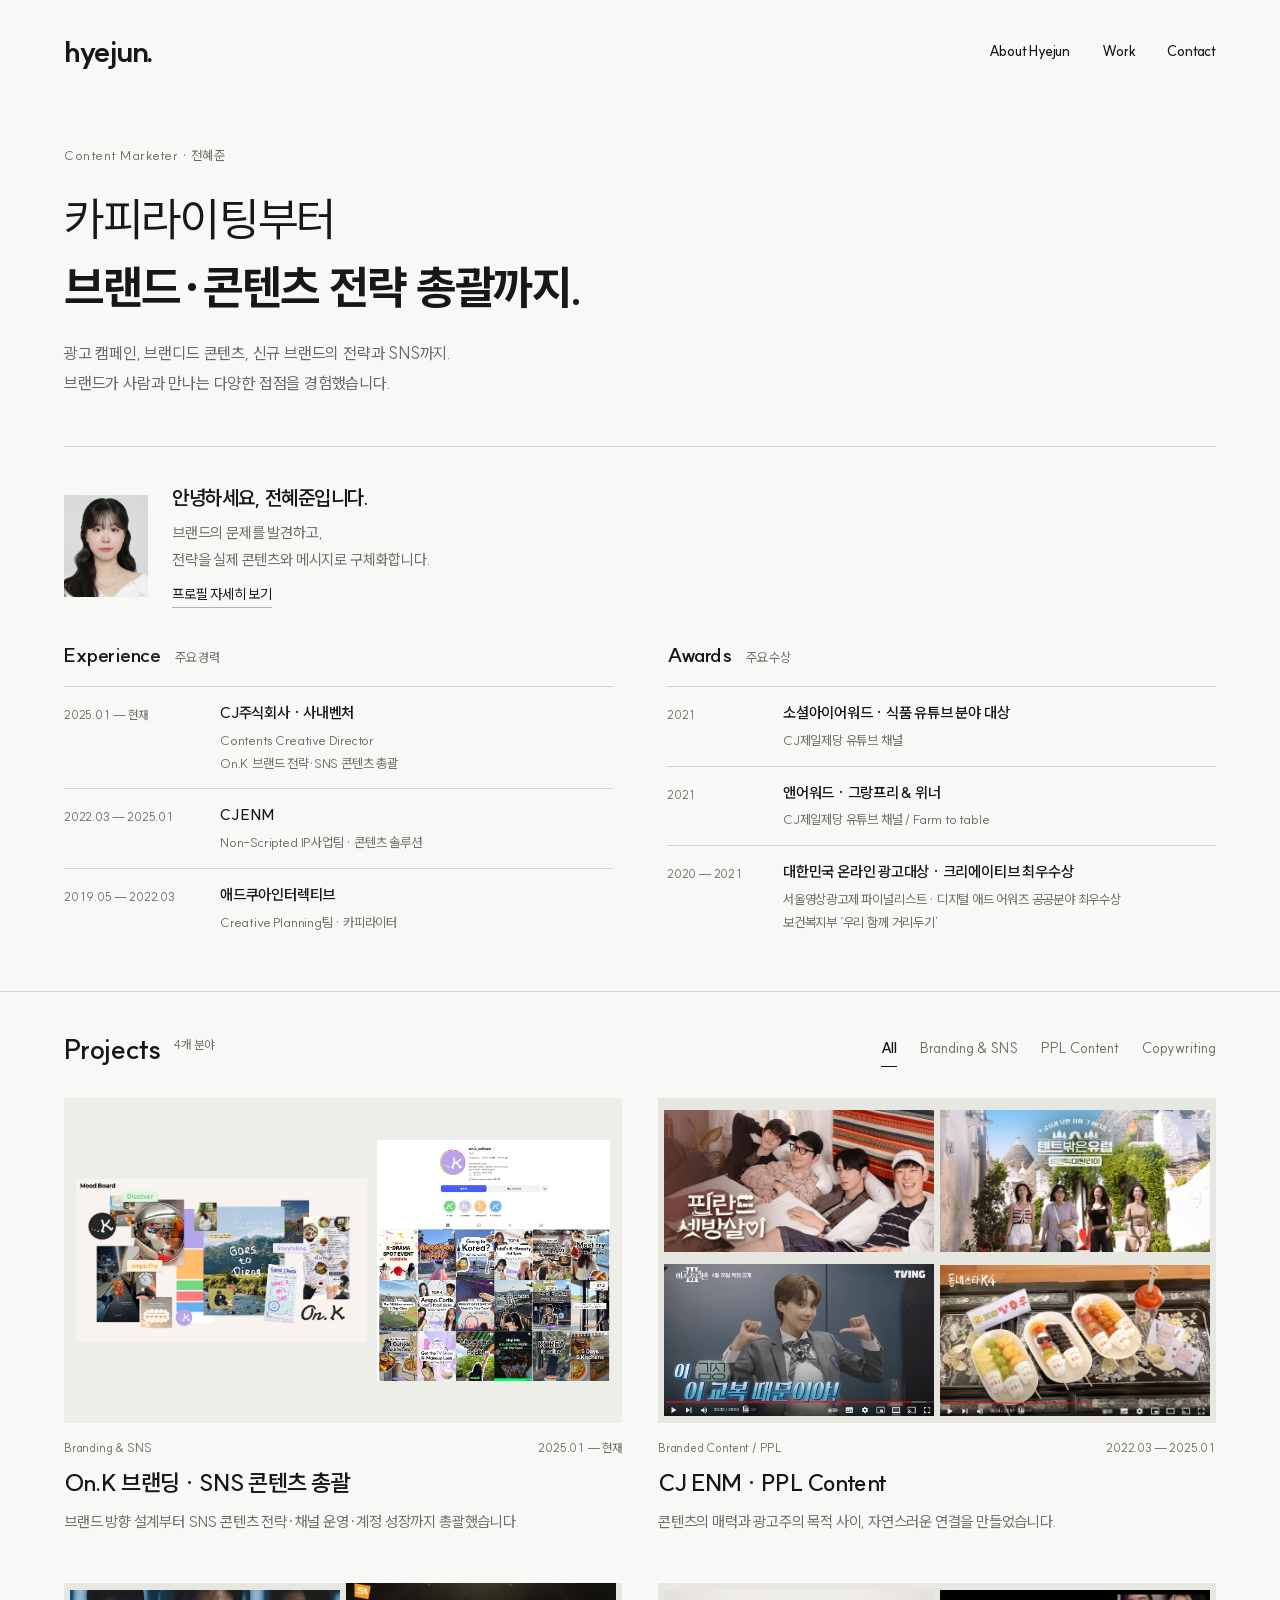
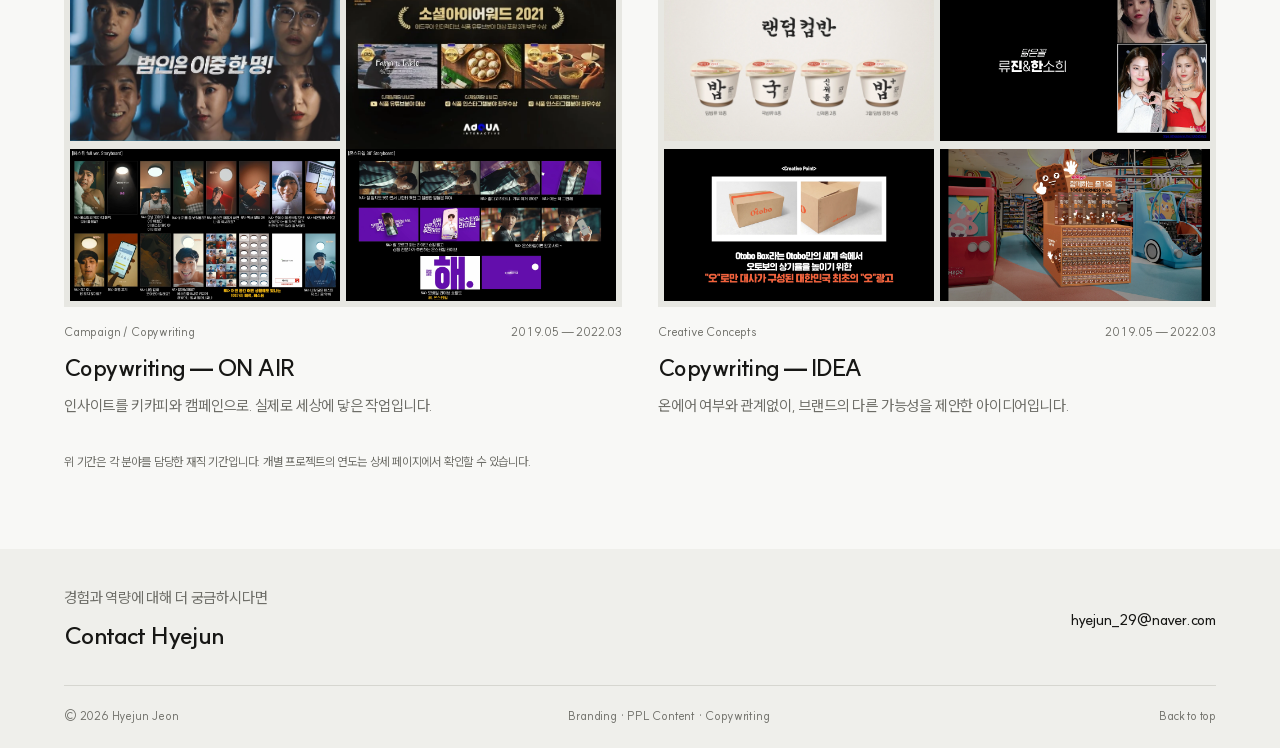
==== commit a4dd3bfd: "Highlight On.K branding and SNS leadership with role keywords" ====
--- a/index.html
+++ b/index.html
@@ -1 +1 @@
-<!doctype html><html lang="ko"><head><meta charset="UTF-8"><meta name="viewport" content="width=device-width,initial-scale=1"><title>전혜준 | Content Marketer</title><meta name="description" content="카피라이팅부터 브랜드·콘텐츠 전략까지, 전혜준의 포트폴리오."><meta name="theme-color" content="#f8f8f6"><link rel="icon" href="favicon.svg" type="image/svg+xml"><link rel="preload" href="fonts/SUIT-Variable.woff2" as="font" type="font/woff2" crossorigin><link rel="stylesheet" href="style.css?v=20261005-work-panels"><meta property="og:type" content="website"><meta property="og:site_name" content="Hyejun Portfolio"><meta property="og:locale" content="ko_KR"><meta property="og:title" content="전혜준 | Content Marketer"><meta property="og:description" content="카피라이팅부터 브랜드·콘텐츠 전략까지, 전혜준의 포트폴리오."><meta property="og:url" content="https://ajhj48.github.io/hyejun-portfolio/"><meta property="og:image" content="https://ajhj48.github.io/hyejun-portfolio/assets/portfolio-share-v1.jpg"><meta property="og:image:type" content="image/jpeg"><meta property="og:image:width" content="1734"><meta property="og:image:height" content="907"><meta property="og:image:alt" content="HYEJUN JEON PORTFOLIO — Branding, PPL Content, Copywriting"><meta name="twitter:card" content="summary_large_image"><meta name="twitter:title" content="전혜준 | Content Marketer"><meta name="twitter:description" content="카피라이팅부터 브랜드·콘텐츠 전략까지, 전혜준의 포트폴리오."><meta name="twitter:image" content="https://ajhj48.github.io/hyejun-portfolio/assets/portfolio-share-v1.jpg"><meta name="twitter:image:alt" content="HYEJUN JEON PORTFOLIO"><link rel="canonical" href="https://ajhj48.github.io/hyejun-portfolio/"></head><body id="top"><a class="skip-link" href="#main">본문으로 이동</a><header class="site-header"><a class="wordmark" href="index.html" aria-label="Hyejun 포트폴리오 홈">hyejun.</a><nav aria-label="주요 메뉴"><a href="index.html#about">About Hyejun</a><a href="index.html#work">Work</a><a href="index.html#contact">Contact</a></nav></header><main id="main"><section class="opening"><p class="opening-label">Content Marketer · 전혜준</p><h1>카피라이팅부터<br><strong>브랜드·콘텐츠 전략 총괄까지.</strong></h1><p class="opening-description">광고 캠페인, 브랜디드 콘텐츠, 신규 브랜드의 전략과 SNS까지.<br>브랜드가 사람과 만나는 다양한 접점을 경험했습니다.</p></section><section class="intro-career" id="about"><div class="intro-person"><img src="assets/5960b835dd62.webp" alt="전혜준 프로필 사진" width="84" height="102" class="small-portrait"><div><h2>안녕하세요, 전혜준입니다.</h2><p>브랜드의 문제를 발견하고,<br>전략을 실제 콘텐츠와 메시지로 구체화합니다.</p><a class="text-link" href="about.html">프로필 자세히 보기</a></div></div><div class="credentials-grid"><section class="intro-history" aria-labelledby="career-title"><h2 class="section-label" id="career-title">Experience <span>주요 경력</span></h2><div class="career-list"><article><time>2025.01 — 현재</time><div><h3>CJ주식회사 · 사내벤처</h3><p>Contents Creative Director</p><p>On.K 브랜드 전략·SNS 콘텐츠 총괄</p></div></article><article><time>2022.03 — 2025.01</time><div><h3>CJ ENM</h3><p>Non-Scripted IP사업팀 · 콘텐츠 솔루션</p></div></article><article><time>2019.05 — 2022.03</time><div><h3>애드쿠아인터렉티브</h3><p>Creative Planning팀 · 카피라이터</p></div></article></div></section><section class="intro-awards" aria-labelledby="awards-title"><h2 class="section-label" id="awards-title">Awards <span>주요 수상</span></h2><div class="awards-list"><article><time>2021</time><div><h3>소셜아이어워드 · 식품 유튜브 분야 대상</h3><p>CJ제일제당 유튜브 채널</p></div></article><article><time>2021</time><div><h3>앤어워드 · 그랑프리 & 위너</h3><p>CJ제일제당 유튜브 채널 / Farm to table</p></div></article><article><time>2020 — 2021</time><div><h3>대한민국 온라인 광고대상 · 크리에이티브 최우수상</h3><p>서울영상광고제 파이널리스트 · 디지털 애드 어워즈 공공분야 최우수상</p><p>보건복지부 ‘우리 함께 거리두기’</p></div></article></div></section></div></section><section class="work-section" id="work"><div class="section-head"><h2>Projects <span id="work-count">4개 분야</span></h2><div class="filters" role="group" aria-label="작업 분야 필터"><button class="active" id="filter-all" data-filter="all" aria-controls="work-panel-all" aria-pressed="true">All</button><button id="filter-brand" data-filter="brand" aria-controls="work-panel-brand" aria-pressed="false">Branding</button><button id="filter-content" data-filter="content" aria-controls="work-panel-content" aria-pressed="false">PPL Content</button><button id="filter-copy" data-filter="copy" aria-controls="work-panel-copy" aria-pressed="false">Copywriting</button></div></div><div class="work-panel" id="work-panel-all" data-work-panel="all" role="region" aria-labelledby="filter-all"><div class="project-grid"><a class="project-card" data-category="brand" href="on-k.html"><div class="card-image card-on-k collection-collage onk-overview"><div class="collage-tile moodboard-panel"><img src="assets/dc4c7c80dd3a.webp" alt="On.K 브랜드 무드보드" loading="lazy" decoding="async"></div><div class="collage-tile instagram-panel"><img src="assets/590e85eba81e.webp" alt="On.K 인스타그램 프로필과 여러 캐러셀 콘텐츠가 보이는 전체 피드 캡처" loading="lazy" decoding="async"></div></div><div class="card-small"><span>Branding / Contents</span><span>2025.01 — 현재</span></div><h3>CJ 사내벤처 On.K</h3><p>브랜드 전략에서 글로벌 SNS까지, 신규 브랜드의 시작과 성장을 함께했습니다.</p></a><a class="project-card" data-category="content" href="contents-solution.html"><div class="card-image card-contents-solution collection-collage"><div class="collage-tile"><img src="assets/tvn-finland.webp" alt="핀란드 셋방살이" loading="lazy" decoding="async"></div><div class="collage-tile"><img src="assets/tvn-italy.webp" alt="텐트 밖은 유럽" loading="lazy" decoding="async"></div><div class="collage-tile"><img src="assets/c3c98039a7b0.webp" alt="여고추리반3" loading="lazy" decoding="async"></div><div class="collage-tile"><img src="assets/b8959dc64622.webp" alt="동네스타K4" loading="lazy" decoding="async"></div></div><div class="card-small"><span>Branded Content / PPL</span><span>2022.03 — 2025.01</span></div><h3>CJ ENM · PPL Content</h3><p>콘텐츠의 매력과 광고주의 목적 사이, 자연스러운 연결을 만들었습니다.</p></a><a class="project-card" data-category="copy" href="on-air.html"><div class="card-image card-on-air collection-collage"><div class="collage-tile"><img src="assets/0f25f57cc225.webp" alt="햇반컵반 캠페인" loading="lazy" decoding="async"></div><div class="collage-tile"><img src="assets/6eef30f8a696.webp" alt="비비고 유튜브" loading="lazy" decoding="async"></div><div class="collage-tile"><img src="assets/9d2eccc7ae03.webp" alt="베스틴 캠페인" loading="lazy" decoding="async"></div><div class="collage-tile"><img src="assets/1f56256b527c.webp" alt="CJ온스타일 캠페인" loading="lazy" decoding="async"></div></div><div class="card-small"><span>Campaign / Copywriting</span><span>2019.05 — 2022.03</span></div><h3>Copywriting — ON AIR</h3><p>인사이트를 키카피와 캠페인으로. 실제로 세상에 닿은 작업입니다.</p></a><a class="project-card" data-category="copy" href="ideas.html"><div class="card-image card-ideas collection-collage"><div class="collage-tile"><img src="assets/b1326d0b1428.webp" alt="햇반컵반 아이디어" loading="lazy" decoding="async"></div><div class="collage-tile"><img src="assets/79688a3e6758.webp" alt="끌레도르 아이디어" loading="lazy" decoding="async"></div><div class="collage-tile"><img src="assets/11a935d57b03.webp" alt="오토보 아이디어" loading="lazy" decoding="async"></div><div class="collage-tile"><img src="assets/3c36a2945a91.webp" alt="첵스초코 아이디어" loading="lazy" decoding="async"></div></div><div class="card-small"><span>Creative Concepts</span><span>2019.05 — 2022.03</span></div><h3>Copywriting — IDEA</h3><p>온에어 여부와 관계없이, 브랜드의 다른 가능성을 제안한 아이디어입니다.</p></a></div><p class="date-note">위 기간은 각 분야를 담당한 재직 기간입니다. 개별 프로젝트의 연도는 상세 페이지에서 확인할 수 있습니다.</p></div><!-- INLINE WORK PANELS START --><div class="work-panel inline-collection" id="work-panel-brand" data-work-panel="brand" role="region" aria-labelledby="filter-brand" hidden><section class="collection-heading"><div class="collection-meta"><span>Branding / Contents</span><span>2025.01 — 현재</span></div><h3>CJ 사내벤처 On.K</h3><p>방한 외국인 여행 플랫폼의 브랜드 전략과 SNS 콘텐츠를 총괄했습니다.</p></section><section class="case-grid"><article class="case"><button class="image-zoom case-cover" aria-label="Brand identity 이미지 크게 보기"><img src="assets/dc4c7c80dd3a.webp" alt="Brand identity 작업 썸네일" loading="lazy" decoding="async" ></button><div class="case-text"><div class="case-label"><span>2025.01 — 현재 · 브랜드 전략</span></div><h4>Brand identity</h4><p class="case-description">낯선 한국을 친근하게 경험하는 브랜드. 로고·컬러·무드보드·슬로건의 방향을 하나로 연결했습니다.</p><p class="key-copy">“Step into the Real Korea”</p><dl class="case-facts"><div><dt>한 일</dt><dd>브랜드 방향성, 핸드라이팅 로고·컬러·무드, 슬로건 설계</dd></div><div><dt>결과 · 의미</dt><dd>브랜드의 첫인상과 콘텐츠 톤을 일관된 방향으로 정리</dd></div></dl><details class="case-materials"><summary>작업 이미지 · 영상 더 보기</summary><div class="materials-grid"><button class="image-zoom" aria-label="Brand identity 추가 이미지 크게 보기"><img src="assets/33cc2d3b9e51.webp" alt="Brand identity 추가 작업물" loading="lazy" decoding="async" ></button><button class="image-zoom" aria-label="Brand identity 추가 이미지 크게 보기"><img src="assets/9a85798438f9.webp" alt="Brand identity 추가 작업물" loading="lazy" decoding="async" ></button><button class="image-zoom" aria-label="Brand identity 추가 이미지 크게 보기"><img src="assets/7f128b70aeda.webp" alt="Brand identity 추가 작업물" loading="lazy" decoding="async" ></button></div></details></div></article><article class="case"><button class="image-zoom case-cover" aria-label="SNS 콘텐츠 전략 이미지 크게 보기"><img src="assets/590e85eba81e.webp" alt="SNS 콘텐츠 전략 작업 썸네일" loading="lazy" decoding="async" ></button><div class="case-text"><div class="case-label"><span>2025.06 — 현재 · SNS 운영</span></div><h4>SNS 콘텐츠 전략</h4><p class="case-description">마케팅 관점에서 타깃의 관심과 행동을 분석해 콘텐츠 전략과 계정 성장 전략을 수립했습니다. 콘텐츠를 네 가지 역할로 편성하고, 댓글·저장·공유 반응을 다음 콘텐츠 기획에 반영했습니다.</p><dl class="case-facts"><div><dt>한 일</dt><dd>콘텐츠 전략 및 계정 성장 전략 수립, 콘텐츠 카테고리 설계, 채널별 편성, 고객 반응 분석</dd></div><div><dt>결과 · 의미</dt><dd>SNS 합산 팔로워 25만+ (원문 기재 수치)</dd></div></dl><details class="case-materials"><summary>작업 이미지 · 영상 더 보기</summary><div class="materials-grid"><button class="image-zoom" aria-label="SNS 콘텐츠 전략 추가 이미지 크게 보기"><img src="assets/0fdab0b12f5b.webp" alt="SNS 콘텐츠 전략 추가 작업물" loading="lazy" decoding="async" ></button></div><div class="video-links"><a href="https://www.instagram.com/on.k_culture/" target="_blank" rel="noopener noreferrer">인스타그램</a><a href="https://www.youtube.com/@onk_koreatravel" target="_blank" rel="noopener noreferrer">유튜브</a></div></details></div></article></section><section class="strategy-section"><div class="strategy-intro"><span class="eyebrow">SNS STRATEGY</span><h4>각 콘텐츠에,<br>다른 역할을 주었습니다.</h4><p>관심 → 브랜드 이해 → 여행 정보 활용.<br>고객의 반응을 다음 콘텐츠 기획에 반영했습니다.</p></div><div class="strategy-tables"><table><caption>콘텐츠 카테고리와 역할</caption><thead><tr><th scope="col">카테고리</th><th scope="col">무엇을 담았나</th><th scope="col">역할</th></tr></thead><tbody><tr><th scope="row">K-Moment</th><td>한국의 순간·밈</td><td>가볍게 소비하고 공유</td></tr><tr><th scope="row">Hidden-K</th><td>숨은 장소·로컬 문화</td><td>새로운 여행 관심 발견</td></tr><tr><th scope="row">Only With On.K</th><td>브랜드만의 관점·경험</td><td>브랜드 메시지 전달</td></tr><tr><th scope="row">K-Pick Map</th><td>맛집·스팟·여행 정보</td><td>저장·공유·댓글로 니즈 파악</td></tr></tbody></table><table><caption>채널별 운영 방향</caption><thead><tr><th scope="col">채널</th><th scope="col">전략</th></tr></thead><tbody><tr><th scope="row">Instagram</th><td>비주얼 중심의 K-Culture 콘텐츠 / 저장·공유 유도</td></tr><tr><th scope="row">YouTube</th><td>K-Culture를 깊이 있게 경험하는 영상 콘텐츠</td></tr><tr><th scope="row">브랜드 채널</th><td>On.K의 브랜드 메시지와 서비스 전달</td></tr></tbody></table></div></section><section class="impact-section"><div class="section-head"><h4>K-Pick Map</h4><p>‘유명한 한국’보다 ‘진짜 한국’에 대한 니즈를 콘텐츠로.</p></div><div class="impact-grid"><article><a class="reel-link" href="https://www.instagram.com/reel/DKig7NKylDf/?stkn=MW93ZXNvd2t1NXZiaw==" target="_blank" rel="noopener noreferrer" aria-label="경복궁 인스타그램 릴스 보기"><img src="assets/7d22a12dc758.webp" alt="경복궁 K-Pick Map" loading="lazy" decoding="async" ></a><h5>경복궁</h5><p>조회수 <strong>1,300만+</strong></p></article><article><a class="reel-link" href="https://www.instagram.com/reel/DYWoiwUP2hQ/?stkn=NGtvOGlsdWtuZG9r" target="_blank" rel="noopener noreferrer" aria-label="명동 야시장 인스타그램 릴스 보기"><img src="assets/9e9f6a1c0204.webp" alt="명동 야시장 K-Pick Map" loading="lazy" decoding="async" ></a><h5>명동 야시장</h5><p>조회수 <strong>1,212만+</strong></p></article><article><a class="reel-link" href="https://www.instagram.com/reel/DY6zq4CPJZL/?stkn=aDQwcGl0MzM3enc4" target="_blank" rel="noopener noreferrer" aria-label="남산 인스타그램 릴스 보기"><img src="assets/bac192288637.webp" alt="남산 K-Pick Map" loading="lazy" decoding="async" ></a><h5>남산</h5><p>조회수 <strong>796만+</strong></p></article></div></section></div><div class="work-panel inline-collection" id="work-panel-content" data-work-panel="content" role="region" aria-labelledby="filter-content" hidden><section class="collection-heading"><div class="collection-meta"><span>PPL Content / Sponsorship</span><span>2022.03 — 2025.01</span></div><h3>CJ ENM · PPL Content</h3><p>광고주 발굴부터 포맷 제안, 제작 커뮤니케이션과 현장 실행까지. 콘텐츠 안에서 브랜드의 자리를 찾았습니다.</p></section><section class="case-grid"><article class="case"><button class="image-zoom case-cover" aria-label="핀란드 셋방살이 이미지 크게 보기"><img src="assets/tvn-finland.webp" alt="핀란드 셋방살이 작업 썸네일" loading="lazy" decoding="async" ></button><div class="case-text"><div class="case-label"><span>방영 2024.12.06 — 2025.02.07</span></div><h4>핀란드 셋방살이</h4><p class="case-description">12억 원 규모의 협찬 커뮤니케이션을 담당하며 프로그램과 브랜드를 연결했습니다.</p><dl class="case-facts"><div><dt>한 일</dt><dd>협찬 커뮤니케이션 담당</dd></div><div><dt>결과 · 의미</dt><dd>12억 원 규모 협찬의 커뮤니케이션 수행</dd></div></dl><a class="source-link" href="https://tvn.cjenm.com/ko/Rented-In-Finland/" target="_blank" rel="noopener noreferrer">프로그램 정보 · 이미지 출처: tvN</a></div></article><article class="case"><button class="image-zoom case-cover" aria-label="텐트 밖은 유럽 5 — 로맨틱 이탈리아 이미지 크게 보기"><img src="assets/tvn-italy.webp" alt="텐트 밖은 유럽 5 — 로맨틱 이탈리아 작업 썸네일" loading="lazy" decoding="async" ></button><div class="case-text"><div class="case-label"><span>방영 2024.10.17 — 2025.01.02</span></div><h4>텐트 밖은 유럽 5 — 로맨틱 이탈리아</h4><p class="case-description">여행·캠핑 예능의 콘텐츠 안에서 브랜드가 함께할 수 있도록 협찬을 담당했습니다.</p><dl class="case-facts"><div><dt>한 일</dt><dd>프로그램 협찬 담당</dd></div><div><dt>결과 · 의미</dt><dd>여행·캠핑 콘텐츠 내 브랜드 협찬 진행</dd></div></dl><a class="source-link" href="https://tvn.cjenm.com/ko/Europe-Outside-Your-Tent-Romantic-Italy/" target="_blank" rel="noopener noreferrer">프로그램 정보 · 이미지 출처: tvN</a></div></article><article class="case"><button class="image-zoom case-cover" aria-label="70억의 선택 이미지 크게 보기"><img src="assets/e91dc0af39a1.webp" alt="70억의 선택 작업 썸네일" loading="lazy" decoding="async" ></button><div class="case-text"><div class="case-label"><span>2022 — 2025 · 재직 기간 내</span></div><h4>70억의 선택</h4><p class="case-description">건강 IP의 세일즈 구조를 이해하고, 광고주와 제작·심의를 조율했습니다.</p><dl class="case-facts"><div><dt>한 일</dt><dd>광고주·대행사 미팅, 제작진·작가·심의 커뮤니케이션, 현장 PPL 관리</dd></div><div><dt>결과 · 의미</dt><dd>콘텐츠 구조에 맞춘 협찬 실행</dd></div></dl><details class="case-materials"><summary>작업 이미지 · 영상 더 보기</summary><div class="video-links"><a href="https://www.youtube.com/watch?v=wI40dR8Ya20" target="_blank" rel="noopener noreferrer">영상 보기</a></div></details></div></article><article class="case"><button class="image-zoom case-cover" aria-label="여고추리반3 — 감성교복 PPL 이미지 크게 보기"><img src="assets/c3c98039a7b0.webp" alt="여고추리반3 — 감성교복 PPL 작업 썸네일" loading="lazy" decoding="async" ></button><div class="case-text"><div class="case-label"><span>2024 · 시즌3</span></div><h4>여고추리반3 — 감성교복 PPL</h4><p class="case-description">제작진이 필요한 교복을 협찬 솔루션으로 연결해 제작과 브랜드 모두의 목적을 충족했습니다.</p><dl class="case-facts"><div><dt>한 일</dt><dd>신규 광고주 발굴, 선제안·미팅·실행, 현장 PPL 관리</dd></div><div><dt>결과 · 의미</dt><dd>감성교복 협찬 성사 및 제작 비용 부담 경감</dd></div></dl><details class="case-materials"><summary>작업 이미지 · 영상 더 보기</summary><div class="video-links"><a href="https://www.youtube.com/watch?v=uBsOh4SraJA" target="_blank" rel="noopener noreferrer">영상 보기</a></div></details></div></article><article class="case"><button class="image-zoom case-cover" aria-label="동네스타K4 — 타깃 맞춤 PPL 이미지 크게 보기"><img src="assets/b8959dc64622.webp" alt="동네스타K4 — 타깃 맞춤 PPL 작업 썸네일" loading="lazy" decoding="async" ></button><div class="case-text"><div class="case-label"><span>2024 · 시즌4</span></div><h4>동네스타K4 — 타깃 맞춤 PPL</h4><p class="case-description">셀럽 토크쇼의 게스트와 1020 구독자층에 맞춰 문화콘텐츠·브랜드 PPL을 제안했습니다.</p><dl class="case-facts"><div><dt>한 일</dt><dd>문화콘텐츠 PPL 제안·실행, 게스트와 업종 매칭</dd></div><div><dt>결과 · 의미</dt><dd>제작진의 섭외 부담을 덜고 프로그램에 맞는 협찬 진행</dd></div></dl><details class="case-materials"><summary>작업 이미지 · 영상 더 보기</summary><div class="materials-grid"><button class="image-zoom" aria-label="동네스타K4 — 타깃 맞춤 PPL 추가 이미지 크게 보기"><img src="assets/cf431673523e.webp" alt="동네스타K4 — 타깃 맞춤 PPL 추가 작업물" loading="lazy" decoding="async" ></button><button class="image-zoom" aria-label="동네스타K4 — 타깃 맞춤 PPL 추가 이미지 크게 보기"><img src="assets/d8a0a019dc9d.webp" alt="동네스타K4 — 타깃 맞춤 PPL 추가 작업물" loading="lazy" decoding="async" ></button><button class="image-zoom" aria-label="동네스타K4 — 타깃 맞춤 PPL 추가 이미지 크게 보기"><img src="assets/4052adebcdeb.webp" alt="동네스타K4 — 타깃 맞춤 PPL 추가 작업물" loading="lazy" decoding="async" ></button></div><div class="video-links"><a href="https://www.youtube.com/watch?v=ptiKeDNuxd0" target="_blank" rel="noopener noreferrer">영상 01</a><a href="https://www.youtube.com/watch?v=PEoaf5tYZkY" target="_blank" rel="noopener noreferrer">영상 02</a><a href="https://www.youtube.com/watch?v=hhipCONR_X4" target="_blank" rel="noopener noreferrer">영상 03</a><a href="https://www.youtube.com/watch?v=Qd7dvFX1zPc" target="_blank" rel="noopener noreferrer">영상 04</a><a href="https://www.youtube.com/watch?v=3eSZJEaZfdk" target="_blank" rel="noopener noreferrer">영상 05</a></div></details></div></article><article class="case"><button class="image-zoom case-cover" aria-label="어서오세요 웰컴스토어에 이미지 크게 보기"><img src="assets/1e0c312b3413.webp" alt="어서오세요 웰컴스토어에 작업 썸네일" loading="lazy" decoding="async" ></button><div class="case-text"><div class="case-label"><span>2022 — 2025 · 재직 기간 내</span></div><h4>어서오세요 웰컴스토어에</h4><p class="case-description">콘텐츠 선공개를 라이브 커머스로 연결한 오피스물 형식의 브랜디드 콘텐츠입니다.</p><dl class="case-facts"><div><dt>한 일</dt><dd>TF 포맷 아이데이션, 광고주 선별, 인물·회차 아이디어 보조</dd></div><div><dt>결과 · 의미</dt><dd>광고주 5개 / 조회수 100만+ / 라이브 커머스 최고 매출 5천만 원</dd></div></dl><details class="case-materials"><summary>작업 이미지 · 영상 더 보기</summary><div class="materials-grid"><button class="image-zoom" aria-label="어서오세요 웰컴스토어에 추가 이미지 크게 보기"><img src="assets/f8a48dce4a8a.webp" alt="어서오세요 웰컴스토어에 추가 작업물" loading="lazy" decoding="async" ></button><button class="image-zoom" aria-label="어서오세요 웰컴스토어에 추가 이미지 크게 보기"><img src="assets/d0eb7b1d6d7f.webp" alt="어서오세요 웰컴스토어에 추가 작업물" loading="lazy" decoding="async" ></button><button class="image-zoom" aria-label="어서오세요 웰컴스토어에 추가 이미지 크게 보기"><img src="assets/16d5345818fd.webp" alt="어서오세요 웰컴스토어에 추가 작업물" loading="lazy" decoding="async" ></button><button class="image-zoom" aria-label="어서오세요 웰컴스토어에 추가 이미지 크게 보기"><img src="assets/1d41322b2df5.webp" alt="어서오세요 웰컴스토어에 추가 작업물" loading="lazy" decoding="async" ></button></div><div class="video-links"><a href="https://www.youtube.com/watch?v=EJSGFFBnZgY" target="_blank" rel="noopener noreferrer">영상 01</a><a href="https://www.youtube.com/watch?v=jnXY7dAMSGA" target="_blank" rel="noopener noreferrer">영상 02</a><a href="https://www.youtube.com/watch?v=sYU5duiPn5U" target="_blank" rel="noopener noreferrer">영상 03</a><a href="https://www.youtube.com/watch?v=TF7vyazQAs0" target="_blank" rel="noopener noreferrer">영상 04</a><a href="https://www.youtube.com/watch?v=bz_WyqfI-28" target="_blank" rel="noopener noreferrer">영상 05</a><a href="https://www.youtube.com/watch?v=VKvq2c6GCXE" target="_blank" rel="noopener noreferrer">영상 06</a></div></details></div></article><article class="case"><a class="case-cover video-cover" href="https://www.youtube.com/watch?v=DzzbKD9vlb4" target="_blank" rel="noopener noreferrer" aria-label="방과후 / 밴드부 · 댄스부 영상 보기"><span class="cover-title">방과후<br>밴드부 · 댄스부<small>영상 보기</small></span><img class="external-thumbnail" src="https://i.ytimg.com/vi/DzzbKD9vlb4/hqdefault.jpg" alt="방과후 / 밴드부 · 댄스부 영상 썸네일" loading="lazy"></a><div class="case-text"><div class="case-label"><span>2022 — 2023</span></div><h4>방과후 밴드부 · 방과후 댄스부</h4><p class="case-description">청소년이 직접 노담송과 댄스 챌린지를 만드는 참여형 노담 캠페인입니다.</p><dl class="case-facts"><div><dt>한 일</dt><dd>밴드부·댄스부 컨셉 제안, 광고주·제작 의견 조율, 래원·출연진 행사 섭외 제안</dd></div><div><dt>결과 · 의미</dt><dd>브랜디드 콘텐츠를 음원·챌린지·오프라인 행사로 확장 / 2년 연속 진행</dd></div></dl><details class="case-materials"><summary>작업 이미지 · 영상 더 보기</summary><div class="video-links"><a href="https://www.youtube.com/watch?v=DzzbKD9vlb4" target="_blank" rel="noopener noreferrer">영상 01</a><a href="https://www.youtube.com/watch?v=Tbm0d060ltU" target="_blank" rel="noopener noreferrer">영상 02</a></div></details></div></article><article class="case"><button class="image-zoom case-cover" aria-label="겁도 없꾸라 — 기획·브랜디드 PPL 이미지 크게 보기"><img src="assets/82c535ae0239.webp" alt="겁도 없꾸라 — 기획·브랜디드 PPL 작업 썸네일" loading="lazy" decoding="async" ></button><div class="case-text"><div class="case-label"><span>2022 — 2025 · 재직 기간 내</span></div><h4>겁도 없꾸라 — 기획·브랜디드 PPL</h4><p class="case-description">게임 속 요리 미션을 현실에서 재현해 원신을 콘텐츠의 에피소드로 녹였습니다.</p><dl class="case-facts"><div><dt>한 일</dt><dd>게임 요리 재현 컨셉 제안, 광고주·제작팀 의견 조율</dd></div><div><dt>결과 · 의미</dt><dd>해당 브랜디드 회차 조회수 125만 (원문 기재 수치)</dd></div></dl><details class="case-materials"><summary>작업 이미지 · 영상 더 보기</summary><div class="materials-grid"><button class="image-zoom" aria-label="겁도 없꾸라 — 기획·브랜디드 PPL 추가 이미지 크게 보기"><img src="assets/fde7fd398b8f.webp" alt="겁도 없꾸라 — 기획·브랜디드 PPL 추가 작업물" loading="lazy" decoding="async" ></button><button class="image-zoom" aria-label="겁도 없꾸라 — 기획·브랜디드 PPL 추가 이미지 크게 보기"><img src="assets/3e04fea7b8e4.webp" alt="겁도 없꾸라 — 기획·브랜디드 PPL 추가 작업물" loading="lazy" decoding="async" ></button></div><div class="video-links"><a href="https://www.youtube.com/watch?v=iU9W__U440I" target="_blank" rel="noopener noreferrer">영상 01</a><a href="https://www.youtube.com/watch?v=udAkMdSgPQs" target="_blank" rel="noopener noreferrer">영상 02</a><a href="https://www.youtube.com/watch?v=J2GD80Oxf24" target="_blank" rel="noopener noreferrer">영상 03</a><a href="https://www.youtube.com/watch?v=fypo_bXOu6g" target="_blank" rel="noopener noreferrer">영상 04</a></div></details></div></article><article class="case"><button class="image-zoom case-cover" aria-label="낮술의 기하핰 — 시즌 1·2 이미지 크게 보기"><img src="assets/bd6bd4fafdc9.webp" alt="낮술의 기하핰 — 시즌 1·2 작업 썸네일" loading="lazy" decoding="async" ></button><div class="case-text"><div class="case-label"><span>2022 — 2025 · 재직 기간 내</span></div><h4>낮술의 기하핰 — 시즌 1·2</h4><p class="case-description">낮술 기행의 맥락에 맞는 주류·픽업 앱·숙박 브랜드를 연결했습니다.</p><dl class="case-facts"><div><dt>한 일</dt><dd>광고주 선별·제안, 광고주와 제작팀 의견 조율</dd></div><div><dt>결과 · 의미</dt><dd>탈리스커·데일리샷·컨디션·여기어때 PPL 진행</dd></div></dl><details class="case-materials"><summary>작업 이미지 · 영상 더 보기</summary><div class="materials-grid"><button class="image-zoom" aria-label="낮술의 기하핰 — 시즌 1·2 추가 이미지 크게 보기"><img src="assets/800280ddb8ed.webp" alt="낮술의 기하핰 — 시즌 1·2 추가 작업물" loading="lazy" decoding="async" ></button><button class="image-zoom" aria-label="낮술의 기하핰 — 시즌 1·2 추가 이미지 크게 보기"><img src="assets/20c1c9f89462.webp" alt="낮술의 기하핰 — 시즌 1·2 추가 작업물" loading="lazy" decoding="async" ></button></div><div class="video-links"><a href="https://www.youtube.com/watch?v=jZeaTbxQGeY" target="_blank" rel="noopener noreferrer">영상 01</a><a href="https://www.youtube.com/watch?v=WIJGA2NsG-U" target="_blank" rel="noopener noreferrer">영상 02</a><a href="https://www.youtube.com/watch?v=OOHJh9iMIIU" target="_blank" rel="noopener noreferrer">영상 03</a><a href="https://www.youtube.com/watch?v=x4AcxlxGTvA" target="_blank" rel="noopener noreferrer">영상 04</a></div></details></div></article><article class="case"><button class="image-zoom case-cover" aria-label="소년탐정 김지웅 · 태양의 운동부 이미지 크게 보기"><img src="assets/628d4199fb47.webp" alt="소년탐정 김지웅 · 태양의 운동부 작업 썸네일" loading="lazy" decoding="async" ></button><div class="case-text"><div class="case-label"><span>2022 — 2025 · 재직 기간 내</span></div><h4>소년탐정 김지웅 · 태양의 운동부</h4><p class="case-description">1020 팬덤과 글로벌 멤버의 특성에 맞춰 간식·의류·글로벌 브랜드 협찬을 제안했습니다.</p><dl class="case-facts"><div><dt>한 일</dt><dd>브랜디드 회차 사전 답사·조율, 광고주 선별·제안, 제작 커뮤니케이션</dd></div><div><dt>결과 · 의미</dt><dd>달콤왕가탕후루·유니온페이·노스페이스 협찬 사례</dd></div></dl><details class="case-materials"><summary>작업 이미지 · 영상 더 보기</summary><div class="materials-grid"><button class="image-zoom" aria-label="소년탐정 김지웅 · 태양의 운동부 추가 이미지 크게 보기"><img src="assets/6271bf0a7556.webp" alt="소년탐정 김지웅 · 태양의 운동부 추가 작업물" loading="lazy" decoding="async" ></button><button class="image-zoom" aria-label="소년탐정 김지웅 · 태양의 운동부 추가 이미지 크게 보기"><img src="assets/196096cdf6d2.webp" alt="소년탐정 김지웅 · 태양의 운동부 추가 작업물" loading="lazy" decoding="async" ></button></div><div class="video-links"><a href="https://www.youtube.com/watch?v=ijIcVIXdPxU" target="_blank" rel="noopener noreferrer">영상 01</a><a href="https://www.youtube.com/watch?v=YE8Wo0ARPVs" target="_blank" rel="noopener noreferrer">영상 02</a><a href="https://www.youtube.com/watch?v=HO5RvFSaFvw" target="_blank" rel="noopener noreferrer">영상 03</a></div></details></div></article></section><p class="collection-note">성과 수치는 제공된 포트폴리오 기준입니다. 방영 기간은 프로젝트 제작·참여 기간과 다릅니다.</p></div><div class="work-panel inline-collection" id="work-panel-copy" data-work-panel="copy" role="region" aria-labelledby="filter-copy" hidden><nav class="copy-sections" aria-label="카피라이팅 섹션"><a href="#copy-on-air">Copywriting / ON AIR</a><a href="#copy-idea">Copywriting / IDEA</a></nav><section class="copy-collection" id="copy-on-air"><section class="collection-heading"><div class="collection-meta"><span>Campaign / Copywriting</span><span>2019.05 — 2022.03</span></div><h3>Copywriting — ON AIR</h3><p>브랜드의 문제를 인사이트로 풀고, 실제 캠페인으로 구현했습니다.</p></section><section class="case-grid"><article class="case"><a class="case-cover video-cover" href="https://www.youtube.com/watch?v=D3PA8Yyznh4" target="_blank" rel="noopener noreferrer" aria-label="비비고 / 연간 유튜브 콘텐츠 영상 보기"><span class="cover-title">비비고<br>연간 유튜브 콘텐츠<small>영상 보기</small></span><img class="external-thumbnail" src="https://i.ytimg.com/vi/D3PA8Yyznh4/hqdefault.jpg" alt="비비고 / 연간 유튜브 콘텐츠 영상 썸네일" loading="lazy"></a><div class="case-text"><div class="case-label"><span>2021</span><span>프로젝트 기여도 10/10</span></div><h4>비비고 — 연간 유튜브 Creative Planning</h4><p class="case-description">제철 요리·랭킹쇼·사연 도시락 등 서로 다른 포맷으로 브랜드의 연간 유튜브 콘텐츠를 설계했습니다.</p><dl class="case-facts"><div><dt>한 일</dt><dd>연간 컨셉 제안, 시리즈별 시놉시스 구성</dd></div><div><dt>결과 · 의미</dt><dd>소셜아이어워드 2021 식품 유튜브 분야 대상</dd></div></dl><details class="case-materials"><summary>작업 이미지 · 영상 더 보기</summary><div class="materials-grid"><button class="image-zoom" aria-label="비비고 — 연간 유튜브 Creative Planning 추가 이미지 크게 보기"><img src="assets/6eef30f8a696.webp" alt="비비고 — 연간 유튜브 Creative Planning 추가 작업물" loading="lazy" decoding="async" ></button><button class="image-zoom" aria-label="비비고 — 연간 유튜브 Creative Planning 추가 이미지 크게 보기"><img src="assets/5d03e0c23912.webp" alt="비비고 — 연간 유튜브 Creative Planning 추가 작업물" loading="lazy" decoding="async" ></button></div><div class="video-links"><a href="https://www.youtube.com/watch?v=D3PA8Yyznh4" target="_blank" rel="noopener noreferrer">영상 01</a><a href="https://www.youtube.com/playlist?list=PLNP46hjJbjGfm1VTjISVKoNvjH30D8IY0" target="_blank" rel="noopener noreferrer">영상 02</a><a href="https://www.youtube.com/watch?v=u4fMA5u7T5k" target="_blank" rel="noopener noreferrer">영상 03</a><a href="https://www.youtube.com/playlist?list=PLNP46hjJbjGfoBxAxUvBhAQGAqku94nNa" target="_blank" rel="noopener noreferrer">영상 04</a><a href="https://www.youtube.com/watch?v=GBREdTg7wK0" target="_blank" rel="noopener noreferrer">영상 05</a><a href="https://www.youtube.com/playlist?list=PLNP46hjJbjGc1Ri9czX78FtkUUE2BrMkj" target="_blank" rel="noopener noreferrer">영상 06</a><a href="https://www.youtube.com/watch?v=KpSWIksV6gc" target="_blank" rel="noopener noreferrer">영상 07</a><a href="https://www.youtube.com/watch?v=Din8bZwmdqM&amp;list=PLNP46hjJbjGdakC8tqJbYJ0HHObV-JSCo" target="_blank" rel="noopener noreferrer">영상 08</a><a href="https://www.youtube.com/watch?v=NZOtaZwnZ4E" target="_blank" rel="noopener noreferrer">영상 09</a></div></details></div></article><article class="case"><button class="image-zoom case-cover" aria-label="햇반컵반 — 명탐정컵반즈 이미지 크게 보기"><img src="assets/0f25f57cc225.webp" alt="햇반컵반 — 명탐정컵반즈 작업 썸네일" loading="lazy" decoding="async" ></button><div class="case-text"><div class="case-label"><span>2019 — 2022 · 재직 기간 내</span><span>프로젝트 기여도 7/10</span></div><h4>햇반컵반 — 명탐정컵반즈</h4><p class="case-description">Z세대가 직접 퀴즈를 풀고 팝업스토어를 찾는, 온·오프라인 참여형 캠페인입니다.</p><p class="key-copy">“먹으면 반햇, 햇반컵반햇”</p><dl class="case-facts"><div><dt>한 일</dt><dd>티저 구조, 모델 나문희 제안, 컨셉 디테일</dd></div><div><dt>결과 · 의미</dt><dd>디지털 영상 18개와 팝업·크리에이터 협업으로 접점 확장</dd></div></dl><details class="case-materials"><summary>작업 이미지 · 영상 더 보기</summary><div class="materials-grid"><button class="image-zoom" aria-label="햇반컵반 — 명탐정컵반즈 추가 이미지 크게 보기"><img src="assets/e867d572d9de.webp" alt="햇반컵반 — 명탐정컵반즈 추가 작업물" loading="lazy" decoding="async" ></button><button class="image-zoom" aria-label="햇반컵반 — 명탐정컵반즈 추가 이미지 크게 보기"><img src="assets/71520570a56a.webp" alt="햇반컵반 — 명탐정컵반즈 추가 작업물" loading="lazy" decoding="async" ></button><button class="image-zoom" aria-label="햇반컵반 — 명탐정컵반즈 추가 이미지 크게 보기"><img src="assets/bcd97fb4456d.webp" alt="햇반컵반 — 명탐정컵반즈 추가 작업물" loading="lazy" decoding="async" ></button><button class="image-zoom" aria-label="햇반컵반 — 명탐정컵반즈 추가 이미지 크게 보기"><img src="assets/051d6c9b5d47.webp" alt="햇반컵반 — 명탐정컵반즈 추가 작업물" loading="lazy" decoding="async" ></button><button class="image-zoom" aria-label="햇반컵반 — 명탐정컵반즈 추가 이미지 크게 보기"><img src="assets/0086bb330324.webp" alt="햇반컵반 — 명탐정컵반즈 추가 작업물" loading="lazy" decoding="async" ></button><button class="image-zoom" aria-label="햇반컵반 — 명탐정컵반즈 추가 이미지 크게 보기"><img src="assets/641465919945.webp" alt="햇반컵반 — 명탐정컵반즈 추가 작업물" loading="lazy" decoding="async" ></button><button class="image-zoom" aria-label="햇반컵반 — 명탐정컵반즈 추가 이미지 크게 보기"><img src="assets/95eccec312dc.webp" alt="햇반컵반 — 명탐정컵반즈 추가 작업물" loading="lazy" decoding="async" ></button><button class="image-zoom" aria-label="햇반컵반 — 명탐정컵반즈 추가 이미지 크게 보기"><img src="assets/167df4ab8407.webp" alt="햇반컵반 — 명탐정컵반즈 추가 작업물" loading="lazy" decoding="async" ></button></div><div class="video-links"><a href="https://www.youtube.com/watch?v=uy3qI4HYFAc" target="_blank" rel="noopener noreferrer">영상 01</a><a href="https://www.youtube.com/watch?v=C2szwd5PCFU" target="_blank" rel="noopener noreferrer">영상 02</a><a href="https://www.youtube.com/watch?v=-dnySEM1V5s" target="_blank" rel="noopener noreferrer">영상 03</a></div></details></div></article><article class="case"><button class="image-zoom case-cover" aria-label="베스틴 — 100가지 빛의 매력 이미지 크게 보기"><img src="assets/9d2eccc7ae03.webp" alt="베스틴 — 100가지 빛의 매력 작업 썸네일" loading="lazy" decoding="async" ></button><div class="case-text"><div class="case-label"><span>2019 — 2022 · 재직 기간 내</span><span>프로젝트 기여도 10/10</span></div><h4>베스틴 — 100가지 빛의 매력</h4><p class="case-description">최준의 캐릭터와 조명의 100가지 빛 조절 기능을 연결했습니다.</p><p class="key-copy">“어떤 공간 어떤 생활에도 빛나는 100가지 매력, 베스틴”</p><dl class="case-facts"><div><dt>한 일</dt><dd>전체 캠페인 아이디어·카피라이팅</dd></div><div><dt>결과 · 의미</dt><dd>첫 제안한 아이디어를 실제 캠페인으로 구현</dd></div></dl><details class="case-materials"><summary>작업 이미지 · 영상 더 보기</summary><div class="video-links"><a href="https://www.youtube.com/watch?v=KVwznLqAajI" target="_blank" rel="noopener noreferrer">영상 01</a><a href="https://www.youtube.com/watch?v=bWKM9RckZjo" target="_blank" rel="noopener noreferrer">영상 02</a><a href="https://www.youtube.com/watch?v=kk74Q88xhU4" target="_blank" rel="noopener noreferrer">영상 03</a></div></details></div></article><article class="case"><button class="image-zoom case-cover" aria-label="CJ온스타일 — 해. 온스타일 이미지 크게 보기"><img src="assets/1f56256b527c.webp" alt="CJ온스타일 — 해. 온스타일 작업 썸네일" loading="lazy" decoding="async" ></button><div class="case-text"><div class="case-label"><span>2019 — 2022 · 재직 기간 내</span><span>프로젝트 기여도 6/10</span></div><h4>CJ온스타일 — 해. 온스타일</h4><p class="case-description">검증된 상품 전문가와 끝까지 이어지는 소통을, 라이브 쇼핑의 차별점으로 전달했습니다.</p><p class="key-copy">“해. 온스타일”</p><dl class="case-facts"><div><dt>한 일</dt><dd>광고 컨셉 제안, 일부 카피라이팅</dd></div><div><dt>결과 · 의미</dt><dd>홈쇼핑의 강점을 라이브 쇼핑의 언어로 전환</dd></div></dl><details class="case-materials"><summary>작업 이미지 · 영상 더 보기</summary><div class="video-links"><a href="https://www.youtube.com/watch?v=udv-5T3cKno" target="_blank" rel="noopener noreferrer">영상 01</a><a href="https://www.youtube.com/watch?v=v1LBOfKqZcU" target="_blank" rel="noopener noreferrer">영상 02</a></div></details></div></article><article class="case"><button class="image-zoom case-cover" aria-label="AGE 20’s — 나를 사랑하는 나에게 이미지 크게 보기"><img src="assets/325956006a44.webp" alt="AGE 20’s — 나를 사랑하는 나에게 작업 썸네일" loading="lazy" decoding="async" ></button><div class="case-text"><div class="case-label"><span>2019 — 2022 · 재직 기간 내</span><span>프로젝트 기여도 9/10</span></div><h4>AGE 20’s — 나를 사랑하는 나에게</h4><p class="case-description">제품 시연을 넘어, 자신을 잃지 않으려는 여성의 마음에 공감하는 브랜드 메시지를 만들었습니다.</p><p class="key-copy">“나를 사랑하는 나에게”</p><dl class="case-facts"><div><dt>한 일</dt><dd>전체 컨셉, 바디카피·키카피라이팅</dd></div><div><dt>결과 · 의미</dt><dd>드라마타이즈 구성으로 브랜드의 공감 메시지 전달</dd></div></dl><details class="case-materials"><summary>작업 이미지 · 영상 더 보기</summary><div class="video-links"><a href="https://www.youtube.com/watch?v=BTRRYB6IH1o" target="_blank" rel="noopener noreferrer">영상 01</a><a href="https://www.youtube.com/watch?v=SD-Pli7UWCI" target="_blank" rel="noopener noreferrer">영상 02</a></div></details></div></article><article class="case"><button class="image-zoom case-cover" aria-label="보건복지부 — 우리 함께 거리두기 이미지 크게 보기"><img src="assets/afe7522471ac.webp" alt="보건복지부 — 우리 함께 거리두기 작업 썸네일" loading="lazy" decoding="async" ></button><div class="case-text"><div class="case-label"><span>2020</span><span>프로젝트 기여도 6/10</span></div><h4>보건복지부 — 우리 함께 거리두기</h4><p class="case-description">일방적인 수칙 안내에서 벗어나, 시민이 직접 참여하는 거리두기 캠페인을 제안했습니다.</p><dl class="case-facts"><div><dt>한 일</dt><dd>트럭 스크린을 활용한 시민 참여 구성 제안</dd></div><div><dt>결과 · 의미</dt><dd>온라인 광고대상·서울영상광고제·디지털 애드 어워즈 수상</dd></div></dl><details class="case-materials"><summary>작업 이미지 · 영상 더 보기</summary><div class="materials-grid"><button class="image-zoom" aria-label="보건복지부 — 우리 함께 거리두기 추가 이미지 크게 보기"><img src="assets/4796f0eb8d64.webp" alt="보건복지부 — 우리 함께 거리두기 추가 작업물" loading="lazy" decoding="async" ></button><button class="image-zoom" aria-label="보건복지부 — 우리 함께 거리두기 추가 이미지 크게 보기"><img src="assets/2bc894d5840d.webp" alt="보건복지부 — 우리 함께 거리두기 추가 작업물" loading="lazy" decoding="async" ></button></div><div class="video-links"><a href="https://www.youtube.com/watch?v=I6bz1xI7548" target="_blank" rel="noopener noreferrer">영상 01</a><a href="https://www.youtube.com/watch?v=5G8SKj5ywzo" target="_blank" rel="noopener noreferrer">영상 02</a></div></details></div></article><article class="case"><button class="image-zoom case-cover" aria-label="보건복지부 — 거리는 멀어도 마음은 가까이 이미지 크게 보기"><img src="assets/8668b90c71d6.webp" alt="보건복지부 — 거리는 멀어도 마음은 가까이 작업 썸네일" loading="lazy" decoding="async" ></button><div class="case-text"><div class="case-label"><span>2020 · 생활방역 캠페인</span><span>프로젝트 기여도 5/10</span></div><h4>보건복지부 — 거리는 멀어도 마음은 가까이</h4><p class="case-description">예방 수칙에 담긴 서로를 배려하는 마음을, 접히는 영상 구조와 언어로 전달했습니다.</p><dl class="case-facts"><div><dt>한 일</dt><dd>카피라이팅</dd></div><div><dt>결과 · 의미</dt><dd>생활방역 수칙을 공감할 수 있는 메시지로 정리</dd></div></dl></div></article><article class="case"><button class="image-zoom case-cover" aria-label="런드리고 — 세탁의 새로운 시대 이미지 크게 보기"><img src="assets/0a04c27966f0.webp" alt="런드리고 — 세탁의 새로운 시대 작업 썸네일" loading="lazy" decoding="async" ></button><div class="case-text"><div class="case-label"><span>2019 — 2022 · 재직 기간 내</span><span>프로젝트 기여도 8/10</span></div><h4>런드리고 — 세탁의 새로운 시대</h4><p class="case-description">브랜드 인지도를 위한 매니페스토와 타깃별 공감 소재를 함께 설계했습니다.</p><p class="key-copy">“세탁의 새로운 시대, 세시대 런드리고”</p><dl class="case-facts"><div><dt>한 일</dt><dd>키카피, 타깃 세분화 틀, SNS 캠페인 아이디어</dd></div><div><dt>결과 · 의미</dt><dd>타깃팅 소재 5개와 #OOTD 연계 참여 아이디어</dd></div></dl><details class="case-materials"><summary>작업 이미지 · 영상 더 보기</summary><div class="video-links"><a href="https://www.youtube.com/watch?v=xdOrjEDo42k" target="_blank" rel="noopener noreferrer">영상 01</a><a href="https://www.youtube.com/watch?v=LwVUpsubcEo" target="_blank" rel="noopener noreferrer">영상 02</a><a href="https://www.youtube.com/watch?v=3XqN47j9B_M" target="_blank" rel="noopener noreferrer">영상 03</a><a href="https://www.youtube.com/watch?v=JGztKMwh_ec" target="_blank" rel="noopener noreferrer">영상 04</a><a href="https://www.youtube.com/watch?v=3ws-FtH8anU" target="_blank" rel="noopener noreferrer">영상 05</a><a href="https://www.youtube.com/watch?v=koNkq8fTvO4" target="_blank" rel="noopener noreferrer">영상 06</a></div></details></div></article><article class="case"><button class="image-zoom case-cover" aria-label="LG U+ — 5G 넷플릭스 팩 이미지 크게 보기"><img src="assets/8897893dd297.webp" alt="LG U+ — 5G 넷플릭스 팩 작업 썸네일" loading="lazy" decoding="async" ></button><div class="case-text"><div class="case-label"><span>2019 — 2022 · 재직 기간 내</span><span>프로젝트 기여도 9/10</span></div><h4>LG U+ — 5G 넷플릭스 팩</h4><p class="case-description">영상을 쓰기 어려운 조건에서, 자막과 사운드만으로 보고 싶은 마음을 자극했습니다.</p><p class="key-copy">“보기 좋게 일상을 바꿉니다”</p><dl class="case-facts"><div><dt>한 일</dt><dd>전체 캠페인 아이디어·카피라이팅</dd></div><div><dt>결과 · 의미</dt><dd>제약을 차별적인 광고 표현 방식으로 전환</dd></div></dl><details class="case-materials"><summary>작업 이미지 · 영상 더 보기</summary><div class="video-links"><a href="https://www.youtube.com/watch?v=_xG-v7dSiqs" target="_blank" rel="noopener noreferrer">영상 01</a><a href="https://www.youtube.com/watch?v=AkG2SqAoizo" target="_blank" rel="noopener noreferrer">영상 02</a><a href="https://www.youtube.com/watch?v=A2rxM505jMY" target="_blank" rel="noopener noreferrer">영상 03</a><a href="https://www.youtube.com/watch?v=Nus_PdoBf3M" target="_blank" rel="noopener noreferrer">영상 04</a><a href="https://www.youtube.com/watch?v=okcqmW3H8WY" target="_blank" rel="noopener noreferrer">영상 05</a></div></details></div></article><article class="case"><button class="image-zoom case-cover" aria-label="셀라피 — 첫 PT 수주 이미지 크게 보기"><img src="assets/1a36b102a24a.webp" alt="셀라피 — 첫 PT 수주 작업 썸네일" loading="lazy" decoding="async" ></button><div class="case-text"><div class="case-label"><span>2019 — 2022 · 재직 기간 내</span><span>프로젝트 기여도 8/10</span></div><h4>셀라피 — 첫 PT 수주</h4><p class="case-description">손상을 회복한다는 접근 대신, 자극에 흔들리지 않는 피부라는 관점을 제안했습니다.</p><p class="key-copy">“아무것도 아닌 것에 흔들리지 않는다”</p><dl class="case-facts"><div><dt>한 일</dt><dd>전체 광고 컨셉, 바디카피</dd></div><div><dt>결과 · 의미</dt><dd>입사 후 첫 프로젝트의 PT 수주</dd></div></dl><details class="case-materials"><summary>작업 이미지 · 영상 더 보기</summary><div class="video-links"><a href="https://www.youtube.com/watch?v=iEqP79hj5RM" target="_blank" rel="noopener noreferrer">영상 01</a><a href="https://www.youtube.com/watch?v=zcKLVmVjqw0" target="_blank" rel="noopener noreferrer">영상 02</a></div></details></div></article></section><p class="collection-note">기여도는 원문에 기재한 자기평가입니다. 정확한 연도가 없는 작업은 재직 기간으로 표시했습니다.</p></section><section class="copy-collection" id="copy-idea"><section class="collection-heading"><div class="collection-meta"><span>Creative Concepts</span><span>2019.05 — 2022.03</span></div><h3>Copywriting — IDEA</h3><p>온에어되지 않은 제안에도, 브랜드를 바라보는 저만의 관점이 담겨 있습니다.</p></section><section class="case-grid"><article class="case"><button class="image-zoom case-cover" aria-label="CJ 햇반컵반 — 랜덤컵반 이미지 크게 보기"><img src="assets/b1326d0b1428.webp" alt="CJ 햇반컵반 — 랜덤컵반 작업 썸네일" loading="lazy" decoding="async" ></button><div class="case-text"><div class="case-label"><span>2019 — 2022 · 재직 기간 내</span><span>아이디어 기여도 10/10</span></div><h4>CJ 햇반컵반 — 랜덤컵반</h4><p class="case-description">다양한 맛을 고르는 고민을, 랜덤으로 즐기는 경험으로 전환했습니다.</p><p class="key-copy">“햇반컵반은 뭘 먹든 든든!”</p><dl class="case-facts"><div><dt>한 일</dt><dd>랜덤 패키징, 밥SONG 영상 콘셉트, 키카피 제안</dd></div><div><dt>결과 · 의미</dt><dd>제품의 다양한 맛을 온·오프라인 놀이 경험으로 확장</dd></div></dl><details class="case-materials"><summary>작업 이미지 · 영상 더 보기</summary><div class="materials-grid"><button class="image-zoom" aria-label="CJ 햇반컵반 — 랜덤컵반 추가 이미지 크게 보기"><img src="assets/84d71583f432.webp" alt="CJ 햇반컵반 — 랜덤컵반 추가 작업물" loading="lazy" decoding="async" ></button><button class="image-zoom" aria-label="CJ 햇반컵반 — 랜덤컵반 추가 이미지 크게 보기"><img src="assets/77b63c40ed7f.webp" alt="CJ 햇반컵반 — 랜덤컵반 추가 작업물" loading="lazy" decoding="async" ></button></div></details></div></article><article class="case"><button class="image-zoom case-cover" aria-label="빙그레 — 끌레도르 클린라벨 이미지 크게 보기"><img src="assets/79688a3e6758.webp" alt="빙그레 — 끌레도르 클린라벨 작업 썸네일" loading="lazy" decoding="async" ></button><div class="case-text"><div class="case-label"><span>2019 — 2022 · 재직 기간 내</span><span>아이디어 기여도 10/10</span></div><h4>빙그레 — 끌레도르 클린라벨</h4><p class="case-description">류진·한소희 더블 캐스팅을 티저와 본편으로 나눠, 진한 맛을 이슈로 만들고자 했습니다.</p><p class="key-copy">“진한 맛 끌레도르 클린라벨”</p><dl class="case-facts"><div><dt>한 일</dt><dd>모델 아이디어, 티저 구조, 키컨셉·키카피 도출</dd></div><div><dt>결과 · 의미</dt><dd>제품 USP와 MZ 여성 타깃의 관심사를 연결</dd></div></dl><details class="case-materials"><summary>작업 이미지 · 영상 더 보기</summary><div class="materials-grid"><button class="image-zoom" aria-label="빙그레 — 끌레도르 클린라벨 추가 이미지 크게 보기"><img src="assets/dfdaa7723a2f.webp" alt="빙그레 — 끌레도르 클린라벨 추가 작업물" loading="lazy" decoding="async" ></button><button class="image-zoom" aria-label="빙그레 — 끌레도르 클린라벨 추가 이미지 크게 보기"><img src="assets/7a758e83e88d.webp" alt="빙그레 — 끌레도르 클린라벨 추가 작업물" loading="lazy" decoding="async" ></button><button class="image-zoom" aria-label="빙그레 — 끌레도르 클린라벨 추가 이미지 크게 보기"><img src="assets/13ca1a0cac05.webp" alt="빙그레 — 끌레도르 클린라벨 추가 작업물" loading="lazy" decoding="async" ></button></div></details></div></article><article class="case"><button class="image-zoom case-cover" aria-label="오토보 — O? O! O~ 이미지 크게 보기"><img src="assets/11a935d57b03.webp" alt="오토보 — O? O! O~ 작업 썸네일" loading="lazy" decoding="async" ></button><div class="case-text"><div class="case-label"><span>2019 — 2022 · 재직 기간 내</span><span>아이디어 기여도 10/10</span></div><h4>오토보 — O? O! O~</h4><p class="case-description">브랜드 이름의 O를 대화 언어로 활용해 신규 편집숍의 인지도를 높이는 콘셉트를 제안했습니다.</p><p class="key-copy">“기본을 다르게, 오토보”</p><dl class="case-facts"><div><dt>한 일</dt><dd>O로만 대화하는 세계관, 광고 콘셉트·키카피 도출</dd></div><div><dt>결과 · 의미</dt><dd>브랜드 네이밍 자체를 기억하는 장치로 활용</dd></div></dl><details class="case-materials"><summary>작업 이미지 · 영상 더 보기</summary><div class="materials-grid"><button class="image-zoom" aria-label="오토보 — O? O! O~ 추가 이미지 크게 보기"><img src="assets/c999ab165e62.webp" alt="오토보 — O? O! O~ 추가 작업물" loading="lazy" decoding="async" ></button><button class="image-zoom" aria-label="오토보 — O? O! O~ 추가 이미지 크게 보기"><img src="assets/50ee3d4488f0.webp" alt="오토보 — O? O! O~ 추가 작업물" loading="lazy" decoding="async" ></button></div><div class="video-links"><a href="https://www.youtube.com/watch?v=_sXw-5_XRhI" target="_blank" rel="noopener noreferrer">영상 01</a><a href="https://www.youtube.com/watch?v=4jBgzLUdwHU" target="_blank" rel="noopener noreferrer">영상 02</a></div></details></div></article><article class="case"><button class="image-zoom case-cover" aria-label="첵스초코 — 함께하는 즐거움 이미지 크게 보기"><img src="assets/3c36a2945a91.webp" alt="첵스초코 — 함께하는 즐거움 작업 썸네일" loading="lazy" decoding="async" ></button><div class="case-text"><div class="case-label"><span>2019 — 2022 · 재직 기간 내</span><span>아이디어 기여도 10/10</span></div><h4>첵스초코 — 함께하는 즐거움</h4><p class="case-description">맛이나 영양을 넘어, 부모와 아이가 함께 노는 시간을 제품의 가치로 제안했습니다.</p><p class="key-copy">“함께하는 즐거움”</p><dl class="case-facts"><div><dt>한 일</dt><dd>놀이 패키징, 장난감 매대 진열, 캠페인 콘셉트 제안</dd></div><div><dt>결과 · 의미</dt><dd>제품을 부모와 아이의 공유 경험으로 재해석</dd></div></dl><details class="case-materials"><summary>작업 이미지 · 영상 더 보기</summary><div class="materials-grid"><button class="image-zoom" aria-label="첵스초코 — 함께하는 즐거움 추가 이미지 크게 보기"><img src="assets/f3dff6ad6a17.webp" alt="첵스초코 — 함께하는 즐거움 추가 작업물" loading="lazy" decoding="async" ></button><button class="image-zoom" aria-label="첵스초코 — 함께하는 즐거움 추가 이미지 크게 보기"><img src="assets/2dadc5f17450.webp" alt="첵스초코 — 함께하는 즐거움 추가 작업물" loading="lazy" decoding="async" ></button><button class="image-zoom" aria-label="첵스초코 — 함께하는 즐거움 추가 이미지 크게 보기"><img src="assets/9c5370e8abaa.webp" alt="첵스초코 — 함께하는 즐거움 추가 작업물" loading="lazy" decoding="async" ></button></div></details></div></article><article class="case"><button class="image-zoom case-cover" aria-label="널디 — 널디널디 어울려 이미지 크게 보기"><img src="assets/9fa5c52a9f21.webp" alt="널디 — 널디널디 어울려 작업 썸네일" loading="lazy" decoding="async" ></button><div class="case-text"><div class="case-label"><span>2019 — 2022 · 재직 기간 내</span><span>아이디어 기여도 10/10</span></div><h4>널디 — 널디널디 어울려</h4><p class="case-description">연령과 착용 상황에 대한 편견을 깨는 멀티편 캠페인을 제안했습니다.</p><p class="key-copy">“널디널디 어울려”</p><dl class="case-facts"><div><dt>한 일</dt><dd>키카피, 타깃 확장 콘셉트, 4편 멀티 영상 구성</dd></div><div><dt>결과 · 의미</dt><dd>브랜드 네이밍과 메시지를 연결한 캠페인</dd></div></dl><details class="case-materials"><summary>작업 이미지 · 영상 더 보기</summary><div class="materials-grid"><button class="image-zoom" aria-label="널디 — 널디널디 어울려 추가 이미지 크게 보기"><img src="assets/0ba9352f81a7.webp" alt="널디 — 널디널디 어울려 추가 작업물" loading="lazy" decoding="async" ></button></div><div class="video-links"><a href="https://www.youtube.com/watch?v=9ID02ZDP8fY" target="_blank" rel="noopener noreferrer">영상 01</a><a href="https://www.youtube.com/watch?v=B07qH3FkfMA" target="_blank" rel="noopener noreferrer">영상 02</a></div></details></div></article></section><p class="collection-note">기여도는 원문에 기재한 자기평가입니다. 기간은 재직 기간 기준이며 개별 제안 시점을 의미하지 않습니다.</p></section></div><!-- INLINE WORK PANELS END --></section></main><footer id="contact"><div class="footer-top"><div><p>경험과 역량에 대해 더 궁금하시다면</p><h2 class="footer-contact">Contact Hyejun</h2></div><address><a href="mailto:hyejun_29@naver.com">hyejun_29@naver.com</a></address></div><div class="footer-bottom"><span>© 2026 Hyejun Jeon</span><span>Branding · PPL Content · Copywriting</span><a href="#top">Back to top</a></div></footer><dialog id="lightbox"><button class="close-lightbox" aria-label="이미지 닫기">닫기 ×</button><img alt="확대된 작업물"></dialog><script src="app.js?v=20261005-work-panels" defer></script></body></html>+<!doctype html><html lang="ko"><head><meta charset="UTF-8"><meta name="viewport" content="width=device-width,initial-scale=1"><title>전혜준 | Content Marketer</title><meta name="description" content="카피라이팅부터 브랜드·콘텐츠 전략까지, 전혜준의 포트폴리오."><meta name="theme-color" content="#f8f8f6"><link rel="icon" href="favicon.svg" type="image/svg+xml"><link rel="preload" href="fonts/SUIT-Variable.woff2" as="font" type="font/woff2" crossorigin><link rel="stylesheet" href="style.css?v=20261005-work-panels"><meta property="og:type" content="website"><meta property="og:site_name" content="Hyejun Portfolio"><meta property="og:locale" content="ko_KR"><meta property="og:title" content="전혜준 | Content Marketer"><meta property="og:description" content="카피라이팅부터 브랜드·콘텐츠 전략까지, 전혜준의 포트폴리오."><meta property="og:url" content="https://ajhj48.github.io/hyejun-portfolio/"><meta property="og:image" content="https://ajhj48.github.io/hyejun-portfolio/assets/portfolio-share-v1.jpg"><meta property="og:image:type" content="image/jpeg"><meta property="og:image:width" content="1734"><meta property="og:image:height" content="907"><meta property="og:image:alt" content="HYEJUN JEON PORTFOLIO — Branding, PPL Content, Copywriting"><meta name="twitter:card" content="summary_large_image"><meta name="twitter:title" content="전혜준 | Content Marketer"><meta name="twitter:description" content="카피라이팅부터 브랜드·콘텐츠 전략까지, 전혜준의 포트폴리오."><meta name="twitter:image" content="https://ajhj48.github.io/hyejun-portfolio/assets/portfolio-share-v1.jpg"><meta name="twitter:image:alt" content="HYEJUN JEON PORTFOLIO"><link rel="canonical" href="https://ajhj48.github.io/hyejun-portfolio/"></head><body id="top"><a class="skip-link" href="#main">본문으로 이동</a><header class="site-header"><a class="wordmark" href="index.html" aria-label="Hyejun 포트폴리오 홈">hyejun.</a><nav aria-label="주요 메뉴"><a href="index.html#about">About Hyejun</a><a href="index.html#work">Work</a><a href="index.html#contact">Contact</a></nav></header><main id="main"><section class="opening"><p class="opening-label">Content Marketer · 전혜준</p><h1>카피라이팅부터<br><strong>브랜드·콘텐츠 전략 총괄까지.</strong></h1><p class="opening-description">광고 캠페인, 브랜디드 콘텐츠, 신규 브랜드의 전략과 SNS까지.<br>브랜드가 사람과 만나는 다양한 접점을 경험했습니다.</p></section><section class="intro-career" id="about"><div class="intro-person"><img src="assets/5960b835dd62.webp" alt="전혜준 프로필 사진" width="84" height="102" class="small-portrait"><div><h2>안녕하세요, 전혜준입니다.</h2><p>브랜드의 문제를 발견하고,<br>전략을 실제 콘텐츠와 메시지로 구체화합니다.</p><a class="text-link" href="about.html">프로필 자세히 보기</a></div></div><div class="credentials-grid"><section class="intro-history" aria-labelledby="career-title"><h2 class="section-label" id="career-title">Experience <span>주요 경력</span></h2><div class="career-list"><article><time>2025.01 — 현재</time><div><h3>CJ주식회사 · 사내벤처</h3><p>Contents Creative Director</p><p>On.K 브랜드 전략·SNS 콘텐츠 총괄</p></div></article><article><time>2022.03 — 2025.01</time><div><h3>CJ ENM</h3><p>Non-Scripted IP사업팀 · 콘텐츠 솔루션</p></div></article><article><time>2019.05 — 2022.03</time><div><h3>애드쿠아인터렉티브</h3><p>Creative Planning팀 · 카피라이터</p></div></article></div></section><section class="intro-awards" aria-labelledby="awards-title"><h2 class="section-label" id="awards-title">Awards <span>주요 수상</span></h2><div class="awards-list"><article><time>2021</time><div><h3>소셜아이어워드 · 식품 유튜브 분야 대상</h3><p>CJ제일제당 유튜브 채널</p></div></article><article><time>2021</time><div><h3>앤어워드 · 그랑프리 & 위너</h3><p>CJ제일제당 유튜브 채널 / Farm to table</p></div></article><article><time>2020 — 2021</time><div><h3>대한민국 온라인 광고대상 · 크리에이티브 최우수상</h3><p>서울영상광고제 파이널리스트 · 디지털 애드 어워즈 공공분야 최우수상</p><p>보건복지부 ‘우리 함께 거리두기’</p></div></article></div></section></div></section><section class="work-section" id="work"><div class="section-head"><h2>Projects <span id="work-count">4개 분야</span></h2><div class="filters" role="group" aria-label="작업 분야 필터"><button class="active" id="filter-all" data-filter="all" aria-controls="work-panel-all" aria-pressed="true">All</button><button id="filter-brand" data-filter="brand" aria-controls="work-panel-brand" aria-pressed="false">Branding &amp; SNS</button><button id="filter-content" data-filter="content" aria-controls="work-panel-content" aria-pressed="false">PPL Content</button><button id="filter-copy" data-filter="copy" aria-controls="work-panel-copy" aria-pressed="false">Copywriting</button></div></div><div class="work-panel" id="work-panel-all" data-work-panel="all" role="region" aria-labelledby="filter-all"><div class="project-grid"><a class="project-card" data-category="brand" href="on-k.html"><div class="card-image card-on-k collection-collage onk-overview"><div class="collage-tile moodboard-panel"><img src="assets/dc4c7c80dd3a.webp" alt="On.K 브랜드 무드보드" loading="lazy" decoding="async"></div><div class="collage-tile instagram-panel"><img src="assets/590e85eba81e.webp" alt="On.K 인스타그램 프로필과 여러 캐러셀 콘텐츠가 보이는 전체 피드 캡처" loading="lazy" decoding="async"></div></div><div class="card-small"><span>Branding &amp; SNS</span><span>2025.01 — 현재</span></div><h3>On.K 브랜딩 · SNS 콘텐츠 총괄</h3><p>브랜드 방향 설계부터 SNS 콘텐츠 전략·채널 운영·계정 성장까지 총괄했습니다.</p></a><a class="project-card" data-category="content" href="contents-solution.html"><div class="card-image card-contents-solution collection-collage"><div class="collage-tile"><img src="assets/tvn-finland.webp" alt="핀란드 셋방살이" loading="lazy" decoding="async"></div><div class="collage-tile"><img src="assets/tvn-italy.webp" alt="텐트 밖은 유럽" loading="lazy" decoding="async"></div><div class="collage-tile"><img src="assets/c3c98039a7b0.webp" alt="여고추리반3" loading="lazy" decoding="async"></div><div class="collage-tile"><img src="assets/b8959dc64622.webp" alt="동네스타K4" loading="lazy" decoding="async"></div></div><div class="card-small"><span>Branded Content / PPL</span><span>2022.03 — 2025.01</span></div><h3>CJ ENM · PPL Content</h3><p>콘텐츠의 매력과 광고주의 목적 사이, 자연스러운 연결을 만들었습니다.</p></a><a class="project-card" data-category="copy" href="on-air.html"><div class="card-image card-on-air collection-collage"><div class="collage-tile"><img src="assets/0f25f57cc225.webp" alt="햇반컵반 캠페인" loading="lazy" decoding="async"></div><div class="collage-tile"><img src="assets/6eef30f8a696.webp" alt="비비고 유튜브" loading="lazy" decoding="async"></div><div class="collage-tile"><img src="assets/9d2eccc7ae03.webp" alt="베스틴 캠페인" loading="lazy" decoding="async"></div><div class="collage-tile"><img src="assets/1f56256b527c.webp" alt="CJ온스타일 캠페인" loading="lazy" decoding="async"></div></div><div class="card-small"><span>Campaign / Copywriting</span><span>2019.05 — 2022.03</span></div><h3>Copywriting — ON AIR</h3><p>인사이트를 키카피와 캠페인으로. 실제로 세상에 닿은 작업입니다.</p></a><a class="project-card" data-category="copy" href="ideas.html"><div class="card-image card-ideas collection-collage"><div class="collage-tile"><img src="assets/b1326d0b1428.webp" alt="햇반컵반 아이디어" loading="lazy" decoding="async"></div><div class="collage-tile"><img src="assets/79688a3e6758.webp" alt="끌레도르 아이디어" loading="lazy" decoding="async"></div><div class="collage-tile"><img src="assets/11a935d57b03.webp" alt="오토보 아이디어" loading="lazy" decoding="async"></div><div class="collage-tile"><img src="assets/3c36a2945a91.webp" alt="첵스초코 아이디어" loading="lazy" decoding="async"></div></div><div class="card-small"><span>Creative Concepts</span><span>2019.05 — 2022.03</span></div><h3>Copywriting — IDEA</h3><p>온에어 여부와 관계없이, 브랜드의 다른 가능성을 제안한 아이디어입니다.</p></a></div><p class="date-note">위 기간은 각 분야를 담당한 재직 기간입니다. 개별 프로젝트의 연도는 상세 페이지에서 확인할 수 있습니다.</p></div><!-- INLINE WORK PANELS START --><div class="work-panel inline-collection" id="work-panel-brand" data-work-panel="brand" role="region" aria-labelledby="filter-brand" hidden><section class="collection-heading"><div class="collection-meta"><span>Branding &amp; SNS</span><span>2025.01 — 현재</span></div><h3>On.K 브랜딩 · SNS 콘텐츠 총괄</h3><p>방한 외국인 여행 플랫폼 On.K의 브랜드 방향을 설계하고, 마케팅 관점에서 SNS 콘텐츠 전략·채널 운영·계정 성장 전략을 총괄했습니다.</p><ul class="role-keywords" aria-label="담당 역할"><li>브랜드 전략</li><li>콘텐츠 기획</li><li>채널 운영</li><li>계정 성장</li></ul></section><section class="case-grid"><article class="case"><button class="image-zoom case-cover" aria-label="Brand identity 이미지 크게 보기"><img src="assets/dc4c7c80dd3a.webp" alt="Brand identity 작업 썸네일" loading="lazy" decoding="async" ></button><div class="case-text"><div class="case-label"><span>2025.01 — 현재 · 브랜드 전략</span></div><h4>Brand identity</h4><p class="case-description">낯선 한국을 친근하게 경험하는 브랜드. 로고·컬러·무드보드·슬로건의 방향을 하나로 연결했습니다.</p><p class="key-copy">“Step into the Real Korea”</p><dl class="case-facts"><div><dt>한 일</dt><dd>브랜드 방향성, 핸드라이팅 로고·컬러·무드, 슬로건 설계</dd></div><div><dt>결과 · 의미</dt><dd>브랜드의 첫인상과 콘텐츠 톤을 일관된 방향으로 정리</dd></div></dl><details class="case-materials"><summary>작업 이미지 · 영상 더 보기</summary><div class="materials-grid"><button class="image-zoom" aria-label="Brand identity 추가 이미지 크게 보기"><img src="assets/33cc2d3b9e51.webp" alt="Brand identity 추가 작업물" loading="lazy" decoding="async" ></button><button class="image-zoom" aria-label="Brand identity 추가 이미지 크게 보기"><img src="assets/9a85798438f9.webp" alt="Brand identity 추가 작업물" loading="lazy" decoding="async" ></button><button class="image-zoom" aria-label="Brand identity 추가 이미지 크게 보기"><img src="assets/7f128b70aeda.webp" alt="Brand identity 추가 작업물" loading="lazy" decoding="async" ></button></div></details></div></article><article class="case"><button class="image-zoom case-cover" aria-label="SNS 콘텐츠 전략 이미지 크게 보기"><img src="assets/590e85eba81e.webp" alt="SNS 콘텐츠 전략 작업 썸네일" loading="lazy" decoding="async" ></button><div class="case-text"><div class="case-label"><span>2025.06 — 현재 · SNS 운영</span></div><h4>SNS 콘텐츠 전략</h4><p class="case-description">마케팅 관점에서 타깃의 관심과 행동을 분석해 콘텐츠 전략과 계정 성장 전략을 수립했습니다. 콘텐츠를 네 가지 역할로 편성하고, 댓글·저장·공유 반응을 다음 콘텐츠 기획에 반영했습니다.</p><dl class="case-facts"><div><dt>한 일</dt><dd>콘텐츠 전략 및 계정 성장 전략 수립, 콘텐츠 카테고리 설계, 채널별 편성, 고객 반응 분석</dd></div><div><dt>결과 · 의미</dt><dd>SNS 합산 팔로워 25만+ (원문 기재 수치)</dd></div></dl><details class="case-materials"><summary>작업 이미지 · 영상 더 보기</summary><div class="materials-grid"><button class="image-zoom" aria-label="SNS 콘텐츠 전략 추가 이미지 크게 보기"><img src="assets/0fdab0b12f5b.webp" alt="SNS 콘텐츠 전략 추가 작업물" loading="lazy" decoding="async" ></button></div><div class="video-links"><a href="https://www.instagram.com/on.k_culture/" target="_blank" rel="noopener noreferrer">인스타그램</a><a href="https://www.youtube.com/@onk_koreatravel" target="_blank" rel="noopener noreferrer">유튜브</a></div></details></div></article></section><section class="strategy-section"><div class="strategy-intro"><span class="eyebrow">SNS STRATEGY</span><h4>각 콘텐츠에,<br>다른 역할을 주었습니다.</h4><p>관심 → 브랜드 이해 → 여행 정보 활용.<br>고객의 반응을 다음 콘텐츠 기획에 반영했습니다.</p></div><div class="strategy-tables"><table><caption>콘텐츠 카테고리와 역할</caption><thead><tr><th scope="col">카테고리</th><th scope="col">무엇을 담았나</th><th scope="col">역할</th></tr></thead><tbody><tr><th scope="row">K-Moment</th><td>한국의 순간·밈</td><td>가볍게 소비하고 공유</td></tr><tr><th scope="row">Hidden-K</th><td>숨은 장소·로컬 문화</td><td>새로운 여행 관심 발견</td></tr><tr><th scope="row">Only With On.K</th><td>브랜드만의 관점·경험</td><td>브랜드 메시지 전달</td></tr><tr><th scope="row">K-Pick Map</th><td>맛집·스팟·여행 정보</td><td>저장·공유·댓글로 니즈 파악</td></tr></tbody></table><table><caption>채널별 운영 방향</caption><thead><tr><th scope="col">채널</th><th scope="col">전략</th></tr></thead><tbody><tr><th scope="row">Instagram</th><td>비주얼 중심의 K-Culture 콘텐츠 / 저장·공유 유도</td></tr><tr><th scope="row">YouTube</th><td>K-Culture를 깊이 있게 경험하는 영상 콘텐츠</td></tr><tr><th scope="row">브랜드 채널</th><td>On.K의 브랜드 메시지와 서비스 전달</td></tr></tbody></table></div></section><section class="impact-section"><div class="section-head"><h4>K-Pick Map</h4><p>‘유명한 한국’보다 ‘진짜 한국’에 대한 니즈를 콘텐츠로.</p></div><div class="impact-grid"><article><a class="reel-link" href="https://www.instagram.com/reel/DKig7NKylDf/?stkn=MW93ZXNvd2t1NXZiaw==" target="_blank" rel="noopener noreferrer" aria-label="경복궁 인스타그램 릴스 보기"><img src="assets/7d22a12dc758.webp" alt="경복궁 K-Pick Map" loading="lazy" decoding="async" ></a><h5>경복궁</h5><p>조회수 <strong>1,300만+</strong></p></article><article><a class="reel-link" href="https://www.instagram.com/reel/DYWoiwUP2hQ/?stkn=NGtvOGlsdWtuZG9r" target="_blank" rel="noopener noreferrer" aria-label="명동 야시장 인스타그램 릴스 보기"><img src="assets/9e9f6a1c0204.webp" alt="명동 야시장 K-Pick Map" loading="lazy" decoding="async" ></a><h5>명동 야시장</h5><p>조회수 <strong>1,212만+</strong></p></article><article><a class="reel-link" href="https://www.instagram.com/reel/DY6zq4CPJZL/?stkn=aDQwcGl0MzM3enc4" target="_blank" rel="noopener noreferrer" aria-label="남산 인스타그램 릴스 보기"><img src="assets/bac192288637.webp" alt="남산 K-Pick Map" loading="lazy" decoding="async" ></a><h5>남산</h5><p>조회수 <strong>796만+</strong></p></article></div></section></div><div class="work-panel inline-collection" id="work-panel-content" data-work-panel="content" role="region" aria-labelledby="filter-content" hidden><section class="collection-heading"><div class="collection-meta"><span>PPL Content / Sponsorship</span><span>2022.03 — 2025.01</span></div><h3>CJ ENM · PPL Content</h3><p>광고주 발굴부터 포맷 제안, 제작 커뮤니케이션과 현장 실행까지. 콘텐츠 안에서 브랜드의 자리를 찾았습니다.</p></section><section class="case-grid"><article class="case"><button class="image-zoom case-cover" aria-label="핀란드 셋방살이 이미지 크게 보기"><img src="assets/tvn-finland.webp" alt="핀란드 셋방살이 작업 썸네일" loading="lazy" decoding="async" ></button><div class="case-text"><div class="case-label"><span>방영 2024.12.06 — 2025.02.07</span></div><h4>핀란드 셋방살이</h4><p class="case-description">12억 원 규모의 협찬 커뮤니케이션을 담당하며 프로그램과 브랜드를 연결했습니다.</p><dl class="case-facts"><div><dt>한 일</dt><dd>협찬 커뮤니케이션 담당</dd></div><div><dt>결과 · 의미</dt><dd>12억 원 규모 협찬의 커뮤니케이션 수행</dd></div></dl><a class="source-link" href="https://tvn.cjenm.com/ko/Rented-In-Finland/" target="_blank" rel="noopener noreferrer">프로그램 정보 · 이미지 출처: tvN</a></div></article><article class="case"><button class="image-zoom case-cover" aria-label="텐트 밖은 유럽 5 — 로맨틱 이탈리아 이미지 크게 보기"><img src="assets/tvn-italy.webp" alt="텐트 밖은 유럽 5 — 로맨틱 이탈리아 작업 썸네일" loading="lazy" decoding="async" ></button><div class="case-text"><div class="case-label"><span>방영 2024.10.17 — 2025.01.02</span></div><h4>텐트 밖은 유럽 5 — 로맨틱 이탈리아</h4><p class="case-description">여행·캠핑 예능의 콘텐츠 안에서 브랜드가 함께할 수 있도록 협찬을 담당했습니다.</p><dl class="case-facts"><div><dt>한 일</dt><dd>프로그램 협찬 담당</dd></div><div><dt>결과 · 의미</dt><dd>여행·캠핑 콘텐츠 내 브랜드 협찬 진행</dd></div></dl><a class="source-link" href="https://tvn.cjenm.com/ko/Europe-Outside-Your-Tent-Romantic-Italy/" target="_blank" rel="noopener noreferrer">프로그램 정보 · 이미지 출처: tvN</a></div></article><article class="case"><button class="image-zoom case-cover" aria-label="70억의 선택 이미지 크게 보기"><img src="assets/e91dc0af39a1.webp" alt="70억의 선택 작업 썸네일" loading="lazy" decoding="async" ></button><div class="case-text"><div class="case-label"><span>2022 — 2025 · 재직 기간 내</span></div><h4>70억의 선택</h4><p class="case-description">건강 IP의 세일즈 구조를 이해하고, 광고주와 제작·심의를 조율했습니다.</p><dl class="case-facts"><div><dt>한 일</dt><dd>광고주·대행사 미팅, 제작진·작가·심의 커뮤니케이션, 현장 PPL 관리</dd></div><div><dt>결과 · 의미</dt><dd>콘텐츠 구조에 맞춘 협찬 실행</dd></div></dl><details class="case-materials"><summary>작업 이미지 · 영상 더 보기</summary><div class="video-links"><a href="https://www.youtube.com/watch?v=wI40dR8Ya20" target="_blank" rel="noopener noreferrer">영상 보기</a></div></details></div></article><article class="case"><button class="image-zoom case-cover" aria-label="여고추리반3 — 감성교복 PPL 이미지 크게 보기"><img src="assets/c3c98039a7b0.webp" alt="여고추리반3 — 감성교복 PPL 작업 썸네일" loading="lazy" decoding="async" ></button><div class="case-text"><div class="case-label"><span>2024 · 시즌3</span></div><h4>여고추리반3 — 감성교복 PPL</h4><p class="case-description">제작진이 필요한 교복을 협찬 솔루션으로 연결해 제작과 브랜드 모두의 목적을 충족했습니다.</p><dl class="case-facts"><div><dt>한 일</dt><dd>신규 광고주 발굴, 선제안·미팅·실행, 현장 PPL 관리</dd></div><div><dt>결과 · 의미</dt><dd>감성교복 협찬 성사 및 제작 비용 부담 경감</dd></div></dl><details class="case-materials"><summary>작업 이미지 · 영상 더 보기</summary><div class="video-links"><a href="https://www.youtube.com/watch?v=uBsOh4SraJA" target="_blank" rel="noopener noreferrer">영상 보기</a></div></details></div></article><article class="case"><button class="image-zoom case-cover" aria-label="동네스타K4 — 타깃 맞춤 PPL 이미지 크게 보기"><img src="assets/b8959dc64622.webp" alt="동네스타K4 — 타깃 맞춤 PPL 작업 썸네일" loading="lazy" decoding="async" ></button><div class="case-text"><div class="case-label"><span>2024 · 시즌4</span></div><h4>동네스타K4 — 타깃 맞춤 PPL</h4><p class="case-description">셀럽 토크쇼의 게스트와 1020 구독자층에 맞춰 문화콘텐츠·브랜드 PPL을 제안했습니다.</p><dl class="case-facts"><div><dt>한 일</dt><dd>문화콘텐츠 PPL 제안·실행, 게스트와 업종 매칭</dd></div><div><dt>결과 · 의미</dt><dd>제작진의 섭외 부담을 덜고 프로그램에 맞는 협찬 진행</dd></div></dl><details class="case-materials"><summary>작업 이미지 · 영상 더 보기</summary><div class="materials-grid"><button class="image-zoom" aria-label="동네스타K4 — 타깃 맞춤 PPL 추가 이미지 크게 보기"><img src="assets/cf431673523e.webp" alt="동네스타K4 — 타깃 맞춤 PPL 추가 작업물" loading="lazy" decoding="async" ></button><button class="image-zoom" aria-label="동네스타K4 — 타깃 맞춤 PPL 추가 이미지 크게 보기"><img src="assets/d8a0a019dc9d.webp" alt="동네스타K4 — 타깃 맞춤 PPL 추가 작업물" loading="lazy" decoding="async" ></button><button class="image-zoom" aria-label="동네스타K4 — 타깃 맞춤 PPL 추가 이미지 크게 보기"><img src="assets/4052adebcdeb.webp" alt="동네스타K4 — 타깃 맞춤 PPL 추가 작업물" loading="lazy" decoding="async" ></button></div><div class="video-links"><a href="https://www.youtube.com/watch?v=ptiKeDNuxd0" target="_blank" rel="noopener noreferrer">영상 01</a><a href="https://www.youtube.com/watch?v=PEoaf5tYZkY" target="_blank" rel="noopener noreferrer">영상 02</a><a href="https://www.youtube.com/watch?v=hhipCONR_X4" target="_blank" rel="noopener noreferrer">영상 03</a><a href="https://www.youtube.com/watch?v=Qd7dvFX1zPc" target="_blank" rel="noopener noreferrer">영상 04</a><a href="https://www.youtube.com/watch?v=3eSZJEaZfdk" target="_blank" rel="noopener noreferrer">영상 05</a></div></details></div></article><article class="case"><button class="image-zoom case-cover" aria-label="어서오세요 웰컴스토어에 이미지 크게 보기"><img src="assets/1e0c312b3413.webp" alt="어서오세요 웰컴스토어에 작업 썸네일" loading="lazy" decoding="async" ></button><div class="case-text"><div class="case-label"><span>2022 — 2025 · 재직 기간 내</span></div><h4>어서오세요 웰컴스토어에</h4><p class="case-description">콘텐츠 선공개를 라이브 커머스로 연결한 오피스물 형식의 브랜디드 콘텐츠입니다.</p><dl class="case-facts"><div><dt>한 일</dt><dd>TF 포맷 아이데이션, 광고주 선별, 인물·회차 아이디어 보조</dd></div><div><dt>결과 · 의미</dt><dd>광고주 5개 / 조회수 100만+ / 라이브 커머스 최고 매출 5천만 원</dd></div></dl><details class="case-materials"><summary>작업 이미지 · 영상 더 보기</summary><div class="materials-grid"><button class="image-zoom" aria-label="어서오세요 웰컴스토어에 추가 이미지 크게 보기"><img src="assets/f8a48dce4a8a.webp" alt="어서오세요 웰컴스토어에 추가 작업물" loading="lazy" decoding="async" ></button><button class="image-zoom" aria-label="어서오세요 웰컴스토어에 추가 이미지 크게 보기"><img src="assets/d0eb7b1d6d7f.webp" alt="어서오세요 웰컴스토어에 추가 작업물" loading="lazy" decoding="async" ></button><button class="image-zoom" aria-label="어서오세요 웰컴스토어에 추가 이미지 크게 보기"><img src="assets/16d5345818fd.webp" alt="어서오세요 웰컴스토어에 추가 작업물" loading="lazy" decoding="async" ></button><button class="image-zoom" aria-label="어서오세요 웰컴스토어에 추가 이미지 크게 보기"><img src="assets/1d41322b2df5.webp" alt="어서오세요 웰컴스토어에 추가 작업물" loading="lazy" decoding="async" ></button></div><div class="video-links"><a href="https://www.youtube.com/watch?v=EJSGFFBnZgY" target="_blank" rel="noopener noreferrer">영상 01</a><a href="https://www.youtube.com/watch?v=jnXY7dAMSGA" target="_blank" rel="noopener noreferrer">영상 02</a><a href="https://www.youtube.com/watch?v=sYU5duiPn5U" target="_blank" rel="noopener noreferrer">영상 03</a><a href="https://www.youtube.com/watch?v=TF7vyazQAs0" target="_blank" rel="noopener noreferrer">영상 04</a><a href="https://www.youtube.com/watch?v=bz_WyqfI-28" target="_blank" rel="noopener noreferrer">영상 05</a><a href="https://www.youtube.com/watch?v=VKvq2c6GCXE" target="_blank" rel="noopener noreferrer">영상 06</a></div></details></div></article><article class="case"><a class="case-cover video-cover" href="https://www.youtube.com/watch?v=DzzbKD9vlb4" target="_blank" rel="noopener noreferrer" aria-label="방과후 / 밴드부 · 댄스부 영상 보기"><span class="cover-title">방과후<br>밴드부 · 댄스부<small>영상 보기</small></span><img class="external-thumbnail" src="https://i.ytimg.com/vi/DzzbKD9vlb4/hqdefault.jpg" alt="방과후 / 밴드부 · 댄스부 영상 썸네일" loading="lazy"></a><div class="case-text"><div class="case-label"><span>2022 — 2023</span></div><h4>방과후 밴드부 · 방과후 댄스부</h4><p class="case-description">청소년이 직접 노담송과 댄스 챌린지를 만드는 참여형 노담 캠페인입니다.</p><dl class="case-facts"><div><dt>한 일</dt><dd>밴드부·댄스부 컨셉 제안, 광고주·제작 의견 조율, 래원·출연진 행사 섭외 제안</dd></div><div><dt>결과 · 의미</dt><dd>브랜디드 콘텐츠를 음원·챌린지·오프라인 행사로 확장 / 2년 연속 진행</dd></div></dl><details class="case-materials"><summary>작업 이미지 · 영상 더 보기</summary><div class="video-links"><a href="https://www.youtube.com/watch?v=DzzbKD9vlb4" target="_blank" rel="noopener noreferrer">영상 01</a><a href="https://www.youtube.com/watch?v=Tbm0d060ltU" target="_blank" rel="noopener noreferrer">영상 02</a></div></details></div></article><article class="case"><button class="image-zoom case-cover" aria-label="겁도 없꾸라 — 기획·브랜디드 PPL 이미지 크게 보기"><img src="assets/82c535ae0239.webp" alt="겁도 없꾸라 — 기획·브랜디드 PPL 작업 썸네일" loading="lazy" decoding="async" ></button><div class="case-text"><div class="case-label"><span>2022 — 2025 · 재직 기간 내</span></div><h4>겁도 없꾸라 — 기획·브랜디드 PPL</h4><p class="case-description">게임 속 요리 미션을 현실에서 재현해 원신을 콘텐츠의 에피소드로 녹였습니다.</p><dl class="case-facts"><div><dt>한 일</dt><dd>게임 요리 재현 컨셉 제안, 광고주·제작팀 의견 조율</dd></div><div><dt>결과 · 의미</dt><dd>해당 브랜디드 회차 조회수 125만 (원문 기재 수치)</dd></div></dl><details class="case-materials"><summary>작업 이미지 · 영상 더 보기</summary><div class="materials-grid"><button class="image-zoom" aria-label="겁도 없꾸라 — 기획·브랜디드 PPL 추가 이미지 크게 보기"><img src="assets/fde7fd398b8f.webp" alt="겁도 없꾸라 — 기획·브랜디드 PPL 추가 작업물" loading="lazy" decoding="async" ></button><button class="image-zoom" aria-label="겁도 없꾸라 — 기획·브랜디드 PPL 추가 이미지 크게 보기"><img src="assets/3e04fea7b8e4.webp" alt="겁도 없꾸라 — 기획·브랜디드 PPL 추가 작업물" loading="lazy" decoding="async" ></button></div><div class="video-links"><a href="https://www.youtube.com/watch?v=iU9W__U440I" target="_blank" rel="noopener noreferrer">영상 01</a><a href="https://www.youtube.com/watch?v=udAkMdSgPQs" target="_blank" rel="noopener noreferrer">영상 02</a><a href="https://www.youtube.com/watch?v=J2GD80Oxf24" target="_blank" rel="noopener noreferrer">영상 03</a><a href="https://www.youtube.com/watch?v=fypo_bXOu6g" target="_blank" rel="noopener noreferrer">영상 04</a></div></details></div></article><article class="case"><button class="image-zoom case-cover" aria-label="낮술의 기하핰 — 시즌 1·2 이미지 크게 보기"><img src="assets/bd6bd4fafdc9.webp" alt="낮술의 기하핰 — 시즌 1·2 작업 썸네일" loading="lazy" decoding="async" ></button><div class="case-text"><div class="case-label"><span>2022 — 2025 · 재직 기간 내</span></div><h4>낮술의 기하핰 — 시즌 1·2</h4><p class="case-description">낮술 기행의 맥락에 맞는 주류·픽업 앱·숙박 브랜드를 연결했습니다.</p><dl class="case-facts"><div><dt>한 일</dt><dd>광고주 선별·제안, 광고주와 제작팀 의견 조율</dd></div><div><dt>결과 · 의미</dt><dd>탈리스커·데일리샷·컨디션·여기어때 PPL 진행</dd></div></dl><details class="case-materials"><summary>작업 이미지 · 영상 더 보기</summary><div class="materials-grid"><button class="image-zoom" aria-label="낮술의 기하핰 — 시즌 1·2 추가 이미지 크게 보기"><img src="assets/800280ddb8ed.webp" alt="낮술의 기하핰 — 시즌 1·2 추가 작업물" loading="lazy" decoding="async" ></button><button class="image-zoom" aria-label="낮술의 기하핰 — 시즌 1·2 추가 이미지 크게 보기"><img src="assets/20c1c9f89462.webp" alt="낮술의 기하핰 — 시즌 1·2 추가 작업물" loading="lazy" decoding="async" ></button></div><div class="video-links"><a href="https://www.youtube.com/watch?v=jZeaTbxQGeY" target="_blank" rel="noopener noreferrer">영상 01</a><a href="https://www.youtube.com/watch?v=WIJGA2NsG-U" target="_blank" rel="noopener noreferrer">영상 02</a><a href="https://www.youtube.com/watch?v=OOHJh9iMIIU" target="_blank" rel="noopener noreferrer">영상 03</a><a href="https://www.youtube.com/watch?v=x4AcxlxGTvA" target="_blank" rel="noopener noreferrer">영상 04</a></div></details></div></article><article class="case"><button class="image-zoom case-cover" aria-label="소년탐정 김지웅 · 태양의 운동부 이미지 크게 보기"><img src="assets/628d4199fb47.webp" alt="소년탐정 김지웅 · 태양의 운동부 작업 썸네일" loading="lazy" decoding="async" ></button><div class="case-text"><div class="case-label"><span>2022 — 2025 · 재직 기간 내</span></div><h4>소년탐정 김지웅 · 태양의 운동부</h4><p class="case-description">1020 팬덤과 글로벌 멤버의 특성에 맞춰 간식·의류·글로벌 브랜드 협찬을 제안했습니다.</p><dl class="case-facts"><div><dt>한 일</dt><dd>브랜디드 회차 사전 답사·조율, 광고주 선별·제안, 제작 커뮤니케이션</dd></div><div><dt>결과 · 의미</dt><dd>달콤왕가탕후루·유니온페이·노스페이스 협찬 사례</dd></div></dl><details class="case-materials"><summary>작업 이미지 · 영상 더 보기</summary><div class="materials-grid"><button class="image-zoom" aria-label="소년탐정 김지웅 · 태양의 운동부 추가 이미지 크게 보기"><img src="assets/6271bf0a7556.webp" alt="소년탐정 김지웅 · 태양의 운동부 추가 작업물" loading="lazy" decoding="async" ></button><button class="image-zoom" aria-label="소년탐정 김지웅 · 태양의 운동부 추가 이미지 크게 보기"><img src="assets/196096cdf6d2.webp" alt="소년탐정 김지웅 · 태양의 운동부 추가 작업물" loading="lazy" decoding="async" ></button></div><div class="video-links"><a href="https://www.youtube.com/watch?v=ijIcVIXdPxU" target="_blank" rel="noopener noreferrer">영상 01</a><a href="https://www.youtube.com/watch?v=YE8Wo0ARPVs" target="_blank" rel="noopener noreferrer">영상 02</a><a href="https://www.youtube.com/watch?v=HO5RvFSaFvw" target="_blank" rel="noopener noreferrer">영상 03</a></div></details></div></article></section><p class="collection-note">성과 수치는 제공된 포트폴리오 기준입니다. 방영 기간은 프로젝트 제작·참여 기간과 다릅니다.</p></div><div class="work-panel inline-collection" id="work-panel-copy" data-work-panel="copy" role="region" aria-labelledby="filter-copy" hidden><nav class="copy-sections" aria-label="카피라이팅 섹션"><a href="#copy-on-air">Copywriting / ON AIR</a><a href="#copy-idea">Copywriting / IDEA</a></nav><section class="copy-collection" id="copy-on-air"><section class="collection-heading"><div class="collection-meta"><span>Campaign / Copywriting</span><span>2019.05 — 2022.03</span></div><h3>Copywriting — ON AIR</h3><p>브랜드의 문제를 인사이트로 풀고, 실제 캠페인으로 구현했습니다.</p></section><section class="case-grid"><article class="case"><a class="case-cover video-cover" href="https://www.youtube.com/watch?v=D3PA8Yyznh4" target="_blank" rel="noopener noreferrer" aria-label="비비고 / 연간 유튜브 콘텐츠 영상 보기"><span class="cover-title">비비고<br>연간 유튜브 콘텐츠<small>영상 보기</small></span><img class="external-thumbnail" src="https://i.ytimg.com/vi/D3PA8Yyznh4/hqdefault.jpg" alt="비비고 / 연간 유튜브 콘텐츠 영상 썸네일" loading="lazy"></a><div class="case-text"><div class="case-label"><span>2021</span><span>프로젝트 기여도 10/10</span></div><h4>비비고 — 연간 유튜브 Creative Planning</h4><p class="case-description">제철 요리·랭킹쇼·사연 도시락 등 서로 다른 포맷으로 브랜드의 연간 유튜브 콘텐츠를 설계했습니다.</p><dl class="case-facts"><div><dt>한 일</dt><dd>연간 컨셉 제안, 시리즈별 시놉시스 구성</dd></div><div><dt>결과 · 의미</dt><dd>소셜아이어워드 2021 식품 유튜브 분야 대상</dd></div></dl><details class="case-materials"><summary>작업 이미지 · 영상 더 보기</summary><div class="materials-grid"><button class="image-zoom" aria-label="비비고 — 연간 유튜브 Creative Planning 추가 이미지 크게 보기"><img src="assets/6eef30f8a696.webp" alt="비비고 — 연간 유튜브 Creative Planning 추가 작업물" loading="lazy" decoding="async" ></button><button class="image-zoom" aria-label="비비고 — 연간 유튜브 Creative Planning 추가 이미지 크게 보기"><img src="assets/5d03e0c23912.webp" alt="비비고 — 연간 유튜브 Creative Planning 추가 작업물" loading="lazy" decoding="async" ></button></div><div class="video-links"><a href="https://www.youtube.com/watch?v=D3PA8Yyznh4" target="_blank" rel="noopener noreferrer">영상 01</a><a href="https://www.youtube.com/playlist?list=PLNP46hjJbjGfm1VTjISVKoNvjH30D8IY0" target="_blank" rel="noopener noreferrer">영상 02</a><a href="https://www.youtube.com/watch?v=u4fMA5u7T5k" target="_blank" rel="noopener noreferrer">영상 03</a><a href="https://www.youtube.com/playlist?list=PLNP46hjJbjGfoBxAxUvBhAQGAqku94nNa" target="_blank" rel="noopener noreferrer">영상 04</a><a href="https://www.youtube.com/watch?v=GBREdTg7wK0" target="_blank" rel="noopener noreferrer">영상 05</a><a href="https://www.youtube.com/playlist?list=PLNP46hjJbjGc1Ri9czX78FtkUUE2BrMkj" target="_blank" rel="noopener noreferrer">영상 06</a><a href="https://www.youtube.com/watch?v=KpSWIksV6gc" target="_blank" rel="noopener noreferrer">영상 07</a><a href="https://www.youtube.com/watch?v=Din8bZwmdqM&amp;list=PLNP46hjJbjGdakC8tqJbYJ0HHObV-JSCo" target="_blank" rel="noopener noreferrer">영상 08</a><a href="https://www.youtube.com/watch?v=NZOtaZwnZ4E" target="_blank" rel="noopener noreferrer">영상 09</a></div></details></div></article><article class="case"><button class="image-zoom case-cover" aria-label="햇반컵반 — 명탐정컵반즈 이미지 크게 보기"><img src="assets/0f25f57cc225.webp" alt="햇반컵반 — 명탐정컵반즈 작업 썸네일" loading="lazy" decoding="async" ></button><div class="case-text"><div class="case-label"><span>2019 — 2022 · 재직 기간 내</span><span>프로젝트 기여도 7/10</span></div><h4>햇반컵반 — 명탐정컵반즈</h4><p class="case-description">Z세대가 직접 퀴즈를 풀고 팝업스토어를 찾는, 온·오프라인 참여형 캠페인입니다.</p><p class="key-copy">“먹으면 반햇, 햇반컵반햇”</p><dl class="case-facts"><div><dt>한 일</dt><dd>티저 구조, 모델 나문희 제안, 컨셉 디테일</dd></div><div><dt>결과 · 의미</dt><dd>디지털 영상 18개와 팝업·크리에이터 협업으로 접점 확장</dd></div></dl><details class="case-materials"><summary>작업 이미지 · 영상 더 보기</summary><div class="materials-grid"><button class="image-zoom" aria-label="햇반컵반 — 명탐정컵반즈 추가 이미지 크게 보기"><img src="assets/e867d572d9de.webp" alt="햇반컵반 — 명탐정컵반즈 추가 작업물" loading="lazy" decoding="async" ></button><button class="image-zoom" aria-label="햇반컵반 — 명탐정컵반즈 추가 이미지 크게 보기"><img src="assets/71520570a56a.webp" alt="햇반컵반 — 명탐정컵반즈 추가 작업물" loading="lazy" decoding="async" ></button><button class="image-zoom" aria-label="햇반컵반 — 명탐정컵반즈 추가 이미지 크게 보기"><img src="assets/bcd97fb4456d.webp" alt="햇반컵반 — 명탐정컵반즈 추가 작업물" loading="lazy" decoding="async" ></button><button class="image-zoom" aria-label="햇반컵반 — 명탐정컵반즈 추가 이미지 크게 보기"><img src="assets/051d6c9b5d47.webp" alt="햇반컵반 — 명탐정컵반즈 추가 작업물" loading="lazy" decoding="async" ></button><button class="image-zoom" aria-label="햇반컵반 — 명탐정컵반즈 추가 이미지 크게 보기"><img src="assets/0086bb330324.webp" alt="햇반컵반 — 명탐정컵반즈 추가 작업물" loading="lazy" decoding="async" ></button><button class="image-zoom" aria-label="햇반컵반 — 명탐정컵반즈 추가 이미지 크게 보기"><img src="assets/641465919945.webp" alt="햇반컵반 — 명탐정컵반즈 추가 작업물" loading="lazy" decoding="async" ></button><button class="image-zoom" aria-label="햇반컵반 — 명탐정컵반즈 추가 이미지 크게 보기"><img src="assets/95eccec312dc.webp" alt="햇반컵반 — 명탐정컵반즈 추가 작업물" loading="lazy" decoding="async" ></button><button class="image-zoom" aria-label="햇반컵반 — 명탐정컵반즈 추가 이미지 크게 보기"><img src="assets/167df4ab8407.webp" alt="햇반컵반 — 명탐정컵반즈 추가 작업물" loading="lazy" decoding="async" ></button></div><div class="video-links"><a href="https://www.youtube.com/watch?v=uy3qI4HYFAc" target="_blank" rel="noopener noreferrer">영상 01</a><a href="https://www.youtube.com/watch?v=C2szwd5PCFU" target="_blank" rel="noopener noreferrer">영상 02</a><a href="https://www.youtube.com/watch?v=-dnySEM1V5s" target="_blank" rel="noopener noreferrer">영상 03</a></div></details></div></article><article class="case"><button class="image-zoom case-cover" aria-label="베스틴 — 100가지 빛의 매력 이미지 크게 보기"><img src="assets/9d2eccc7ae03.webp" alt="베스틴 — 100가지 빛의 매력 작업 썸네일" loading="lazy" decoding="async" ></button><div class="case-text"><div class="case-label"><span>2019 — 2022 · 재직 기간 내</span><span>프로젝트 기여도 10/10</span></div><h4>베스틴 — 100가지 빛의 매력</h4><p class="case-description">최준의 캐릭터와 조명의 100가지 빛 조절 기능을 연결했습니다.</p><p class="key-copy">“어떤 공간 어떤 생활에도 빛나는 100가지 매력, 베스틴”</p><dl class="case-facts"><div><dt>한 일</dt><dd>전체 캠페인 아이디어·카피라이팅</dd></div><div><dt>결과 · 의미</dt><dd>첫 제안한 아이디어를 실제 캠페인으로 구현</dd></div></dl><details class="case-materials"><summary>작업 이미지 · 영상 더 보기</summary><div class="video-links"><a href="https://www.youtube.com/watch?v=KVwznLqAajI" target="_blank" rel="noopener noreferrer">영상 01</a><a href="https://www.youtube.com/watch?v=bWKM9RckZjo" target="_blank" rel="noopener noreferrer">영상 02</a><a href="https://www.youtube.com/watch?v=kk74Q88xhU4" target="_blank" rel="noopener noreferrer">영상 03</a></div></details></div></article><article class="case"><button class="image-zoom case-cover" aria-label="CJ온스타일 — 해. 온스타일 이미지 크게 보기"><img src="assets/1f56256b527c.webp" alt="CJ온스타일 — 해. 온스타일 작업 썸네일" loading="lazy" decoding="async" ></button><div class="case-text"><div class="case-label"><span>2019 — 2022 · 재직 기간 내</span><span>프로젝트 기여도 6/10</span></div><h4>CJ온스타일 — 해. 온스타일</h4><p class="case-description">검증된 상품 전문가와 끝까지 이어지는 소통을, 라이브 쇼핑의 차별점으로 전달했습니다.</p><p class="key-copy">“해. 온스타일”</p><dl class="case-facts"><div><dt>한 일</dt><dd>광고 컨셉 제안, 일부 카피라이팅</dd></div><div><dt>결과 · 의미</dt><dd>홈쇼핑의 강점을 라이브 쇼핑의 언어로 전환</dd></div></dl><details class="case-materials"><summary>작업 이미지 · 영상 더 보기</summary><div class="video-links"><a href="https://www.youtube.com/watch?v=udv-5T3cKno" target="_blank" rel="noopener noreferrer">영상 01</a><a href="https://www.youtube.com/watch?v=v1LBOfKqZcU" target="_blank" rel="noopener noreferrer">영상 02</a></div></details></div></article><article class="case"><button class="image-zoom case-cover" aria-label="AGE 20’s — 나를 사랑하는 나에게 이미지 크게 보기"><img src="assets/325956006a44.webp" alt="AGE 20’s — 나를 사랑하는 나에게 작업 썸네일" loading="lazy" decoding="async" ></button><div class="case-text"><div class="case-label"><span>2019 — 2022 · 재직 기간 내</span><span>프로젝트 기여도 9/10</span></div><h4>AGE 20’s — 나를 사랑하는 나에게</h4><p class="case-description">제품 시연을 넘어, 자신을 잃지 않으려는 여성의 마음에 공감하는 브랜드 메시지를 만들었습니다.</p><p class="key-copy">“나를 사랑하는 나에게”</p><dl class="case-facts"><div><dt>한 일</dt><dd>전체 컨셉, 바디카피·키카피라이팅</dd></div><div><dt>결과 · 의미</dt><dd>드라마타이즈 구성으로 브랜드의 공감 메시지 전달</dd></div></dl><details class="case-materials"><summary>작업 이미지 · 영상 더 보기</summary><div class="video-links"><a href="https://www.youtube.com/watch?v=BTRRYB6IH1o" target="_blank" rel="noopener noreferrer">영상 01</a><a href="https://www.youtube.com/watch?v=SD-Pli7UWCI" target="_blank" rel="noopener noreferrer">영상 02</a></div></details></div></article><article class="case"><button class="image-zoom case-cover" aria-label="보건복지부 — 우리 함께 거리두기 이미지 크게 보기"><img src="assets/afe7522471ac.webp" alt="보건복지부 — 우리 함께 거리두기 작업 썸네일" loading="lazy" decoding="async" ></button><div class="case-text"><div class="case-label"><span>2020</span><span>프로젝트 기여도 6/10</span></div><h4>보건복지부 — 우리 함께 거리두기</h4><p class="case-description">일방적인 수칙 안내에서 벗어나, 시민이 직접 참여하는 거리두기 캠페인을 제안했습니다.</p><dl class="case-facts"><div><dt>한 일</dt><dd>트럭 스크린을 활용한 시민 참여 구성 제안</dd></div><div><dt>결과 · 의미</dt><dd>온라인 광고대상·서울영상광고제·디지털 애드 어워즈 수상</dd></div></dl><details class="case-materials"><summary>작업 이미지 · 영상 더 보기</summary><div class="materials-grid"><button class="image-zoom" aria-label="보건복지부 — 우리 함께 거리두기 추가 이미지 크게 보기"><img src="assets/4796f0eb8d64.webp" alt="보건복지부 — 우리 함께 거리두기 추가 작업물" loading="lazy" decoding="async" ></button><button class="image-zoom" aria-label="보건복지부 — 우리 함께 거리두기 추가 이미지 크게 보기"><img src="assets/2bc894d5840d.webp" alt="보건복지부 — 우리 함께 거리두기 추가 작업물" loading="lazy" decoding="async" ></button></div><div class="video-links"><a href="https://www.youtube.com/watch?v=I6bz1xI7548" target="_blank" rel="noopener noreferrer">영상 01</a><a href="https://www.youtube.com/watch?v=5G8SKj5ywzo" target="_blank" rel="noopener noreferrer">영상 02</a></div></details></div></article><article class="case"><button class="image-zoom case-cover" aria-label="보건복지부 — 거리는 멀어도 마음은 가까이 이미지 크게 보기"><img src="assets/8668b90c71d6.webp" alt="보건복지부 — 거리는 멀어도 마음은 가까이 작업 썸네일" loading="lazy" decoding="async" ></button><div class="case-text"><div class="case-label"><span>2020 · 생활방역 캠페인</span><span>프로젝트 기여도 5/10</span></div><h4>보건복지부 — 거리는 멀어도 마음은 가까이</h4><p class="case-description">예방 수칙에 담긴 서로를 배려하는 마음을, 접히는 영상 구조와 언어로 전달했습니다.</p><dl class="case-facts"><div><dt>한 일</dt><dd>카피라이팅</dd></div><div><dt>결과 · 의미</dt><dd>생활방역 수칙을 공감할 수 있는 메시지로 정리</dd></div></dl></div></article><article class="case"><button class="image-zoom case-cover" aria-label="런드리고 — 세탁의 새로운 시대 이미지 크게 보기"><img src="assets/0a04c27966f0.webp" alt="런드리고 — 세탁의 새로운 시대 작업 썸네일" loading="lazy" decoding="async" ></button><div class="case-text"><div class="case-label"><span>2019 — 2022 · 재직 기간 내</span><span>프로젝트 기여도 8/10</span></div><h4>런드리고 — 세탁의 새로운 시대</h4><p class="case-description">브랜드 인지도를 위한 매니페스토와 타깃별 공감 소재를 함께 설계했습니다.</p><p class="key-copy">“세탁의 새로운 시대, 세시대 런드리고”</p><dl class="case-facts"><div><dt>한 일</dt><dd>키카피, 타깃 세분화 틀, SNS 캠페인 아이디어</dd></div><div><dt>결과 · 의미</dt><dd>타깃팅 소재 5개와 #OOTD 연계 참여 아이디어</dd></div></dl><details class="case-materials"><summary>작업 이미지 · 영상 더 보기</summary><div class="video-links"><a href="https://www.youtube.com/watch?v=xdOrjEDo42k" target="_blank" rel="noopener noreferrer">영상 01</a><a href="https://www.youtube.com/watch?v=LwVUpsubcEo" target="_blank" rel="noopener noreferrer">영상 02</a><a href="https://www.youtube.com/watch?v=3XqN47j9B_M" target="_blank" rel="noopener noreferrer">영상 03</a><a href="https://www.youtube.com/watch?v=JGztKMwh_ec" target="_blank" rel="noopener noreferrer">영상 04</a><a href="https://www.youtube.com/watch?v=3ws-FtH8anU" target="_blank" rel="noopener noreferrer">영상 05</a><a href="https://www.youtube.com/watch?v=koNkq8fTvO4" target="_blank" rel="noopener noreferrer">영상 06</a></div></details></div></article><article class="case"><button class="image-zoom case-cover" aria-label="LG U+ — 5G 넷플릭스 팩 이미지 크게 보기"><img src="assets/8897893dd297.webp" alt="LG U+ — 5G 넷플릭스 팩 작업 썸네일" loading="lazy" decoding="async" ></button><div class="case-text"><div class="case-label"><span>2019 — 2022 · 재직 기간 내</span><span>프로젝트 기여도 9/10</span></div><h4>LG U+ — 5G 넷플릭스 팩</h4><p class="case-description">영상을 쓰기 어려운 조건에서, 자막과 사운드만으로 보고 싶은 마음을 자극했습니다.</p><p class="key-copy">“보기 좋게 일상을 바꿉니다”</p><dl class="case-facts"><div><dt>한 일</dt><dd>전체 캠페인 아이디어·카피라이팅</dd></div><div><dt>결과 · 의미</dt><dd>제약을 차별적인 광고 표현 방식으로 전환</dd></div></dl><details class="case-materials"><summary>작업 이미지 · 영상 더 보기</summary><div class="video-links"><a href="https://www.youtube.com/watch?v=_xG-v7dSiqs" target="_blank" rel="noopener noreferrer">영상 01</a><a href="https://www.youtube.com/watch?v=AkG2SqAoizo" target="_blank" rel="noopener noreferrer">영상 02</a><a href="https://www.youtube.com/watch?v=A2rxM505jMY" target="_blank" rel="noopener noreferrer">영상 03</a><a href="https://www.youtube.com/watch?v=Nus_PdoBf3M" target="_blank" rel="noopener noreferrer">영상 04</a><a href="https://www.youtube.com/watch?v=okcqmW3H8WY" target="_blank" rel="noopener noreferrer">영상 05</a></div></details></div></article><article class="case"><button class="image-zoom case-cover" aria-label="셀라피 — 첫 PT 수주 이미지 크게 보기"><img src="assets/1a36b102a24a.webp" alt="셀라피 — 첫 PT 수주 작업 썸네일" loading="lazy" decoding="async" ></button><div class="case-text"><div class="case-label"><span>2019 — 2022 · 재직 기간 내</span><span>프로젝트 기여도 8/10</span></div><h4>셀라피 — 첫 PT 수주</h4><p class="case-description">손상을 회복한다는 접근 대신, 자극에 흔들리지 않는 피부라는 관점을 제안했습니다.</p><p class="key-copy">“아무것도 아닌 것에 흔들리지 않는다”</p><dl class="case-facts"><div><dt>한 일</dt><dd>전체 광고 컨셉, 바디카피</dd></div><div><dt>결과 · 의미</dt><dd>입사 후 첫 프로젝트의 PT 수주</dd></div></dl><details class="case-materials"><summary>작업 이미지 · 영상 더 보기</summary><div class="video-links"><a href="https://www.youtube.com/watch?v=iEqP79hj5RM" target="_blank" rel="noopener noreferrer">영상 01</a><a href="https://www.youtube.com/watch?v=zcKLVmVjqw0" target="_blank" rel="noopener noreferrer">영상 02</a></div></details></div></article></section><p class="collection-note">기여도는 원문에 기재한 자기평가입니다. 정확한 연도가 없는 작업은 재직 기간으로 표시했습니다.</p></section><section class="copy-collection" id="copy-idea"><section class="collection-heading"><div class="collection-meta"><span>Creative Concepts</span><span>2019.05 — 2022.03</span></div><h3>Copywriting — IDEA</h3><p>온에어되지 않은 제안에도, 브랜드를 바라보는 저만의 관점이 담겨 있습니다.</p></section><section class="case-grid"><article class="case"><button class="image-zoom case-cover" aria-label="CJ 햇반컵반 — 랜덤컵반 이미지 크게 보기"><img src="assets/b1326d0b1428.webp" alt="CJ 햇반컵반 — 랜덤컵반 작업 썸네일" loading="lazy" decoding="async" ></button><div class="case-text"><div class="case-label"><span>2019 — 2022 · 재직 기간 내</span><span>아이디어 기여도 10/10</span></div><h4>CJ 햇반컵반 — 랜덤컵반</h4><p class="case-description">다양한 맛을 고르는 고민을, 랜덤으로 즐기는 경험으로 전환했습니다.</p><p class="key-copy">“햇반컵반은 뭘 먹든 든든!”</p><dl class="case-facts"><div><dt>한 일</dt><dd>랜덤 패키징, 밥SONG 영상 콘셉트, 키카피 제안</dd></div><div><dt>결과 · 의미</dt><dd>제품의 다양한 맛을 온·오프라인 놀이 경험으로 확장</dd></div></dl><details class="case-materials"><summary>작업 이미지 · 영상 더 보기</summary><div class="materials-grid"><button class="image-zoom" aria-label="CJ 햇반컵반 — 랜덤컵반 추가 이미지 크게 보기"><img src="assets/84d71583f432.webp" alt="CJ 햇반컵반 — 랜덤컵반 추가 작업물" loading="lazy" decoding="async" ></button><button class="image-zoom" aria-label="CJ 햇반컵반 — 랜덤컵반 추가 이미지 크게 보기"><img src="assets/77b63c40ed7f.webp" alt="CJ 햇반컵반 — 랜덤컵반 추가 작업물" loading="lazy" decoding="async" ></button></div></details></div></article><article class="case"><button class="image-zoom case-cover" aria-label="빙그레 — 끌레도르 클린라벨 이미지 크게 보기"><img src="assets/79688a3e6758.webp" alt="빙그레 — 끌레도르 클린라벨 작업 썸네일" loading="lazy" decoding="async" ></button><div class="case-text"><div class="case-label"><span>2019 — 2022 · 재직 기간 내</span><span>아이디어 기여도 10/10</span></div><h4>빙그레 — 끌레도르 클린라벨</h4><p class="case-description">류진·한소희 더블 캐스팅을 티저와 본편으로 나눠, 진한 맛을 이슈로 만들고자 했습니다.</p><p class="key-copy">“진한 맛 끌레도르 클린라벨”</p><dl class="case-facts"><div><dt>한 일</dt><dd>모델 아이디어, 티저 구조, 키컨셉·키카피 도출</dd></div><div><dt>결과 · 의미</dt><dd>제품 USP와 MZ 여성 타깃의 관심사를 연결</dd></div></dl><details class="case-materials"><summary>작업 이미지 · 영상 더 보기</summary><div class="materials-grid"><button class="image-zoom" aria-label="빙그레 — 끌레도르 클린라벨 추가 이미지 크게 보기"><img src="assets/dfdaa7723a2f.webp" alt="빙그레 — 끌레도르 클린라벨 추가 작업물" loading="lazy" decoding="async" ></button><button class="image-zoom" aria-label="빙그레 — 끌레도르 클린라벨 추가 이미지 크게 보기"><img src="assets/7a758e83e88d.webp" alt="빙그레 — 끌레도르 클린라벨 추가 작업물" loading="lazy" decoding="async" ></button><button class="image-zoom" aria-label="빙그레 — 끌레도르 클린라벨 추가 이미지 크게 보기"><img src="assets/13ca1a0cac05.webp" alt="빙그레 — 끌레도르 클린라벨 추가 작업물" loading="lazy" decoding="async" ></button></div></details></div></article><article class="case"><button class="image-zoom case-cover" aria-label="오토보 — O? O! O~ 이미지 크게 보기"><img src="assets/11a935d57b03.webp" alt="오토보 — O? O! O~ 작업 썸네일" loading="lazy" decoding="async" ></button><div class="case-text"><div class="case-label"><span>2019 — 2022 · 재직 기간 내</span><span>아이디어 기여도 10/10</span></div><h4>오토보 — O? O! O~</h4><p class="case-description">브랜드 이름의 O를 대화 언어로 활용해 신규 편집숍의 인지도를 높이는 콘셉트를 제안했습니다.</p><p class="key-copy">“기본을 다르게, 오토보”</p><dl class="case-facts"><div><dt>한 일</dt><dd>O로만 대화하는 세계관, 광고 콘셉트·키카피 도출</dd></div><div><dt>결과 · 의미</dt><dd>브랜드 네이밍 자체를 기억하는 장치로 활용</dd></div></dl><details class="case-materials"><summary>작업 이미지 · 영상 더 보기</summary><div class="materials-grid"><button class="image-zoom" aria-label="오토보 — O? O! O~ 추가 이미지 크게 보기"><img src="assets/c999ab165e62.webp" alt="오토보 — O? O! O~ 추가 작업물" loading="lazy" decoding="async" ></button><button class="image-zoom" aria-label="오토보 — O? O! O~ 추가 이미지 크게 보기"><img src="assets/50ee3d4488f0.webp" alt="오토보 — O? O! O~ 추가 작업물" loading="lazy" decoding="async" ></button></div><div class="video-links"><a href="https://www.youtube.com/watch?v=_sXw-5_XRhI" target="_blank" rel="noopener noreferrer">영상 01</a><a href="https://www.youtube.com/watch?v=4jBgzLUdwHU" target="_blank" rel="noopener noreferrer">영상 02</a></div></details></div></article><article class="case"><button class="image-zoom case-cover" aria-label="첵스초코 — 함께하는 즐거움 이미지 크게 보기"><img src="assets/3c36a2945a91.webp" alt="첵스초코 — 함께하는 즐거움 작업 썸네일" loading="lazy" decoding="async" ></button><div class="case-text"><div class="case-label"><span>2019 — 2022 · 재직 기간 내</span><span>아이디어 기여도 10/10</span></div><h4>첵스초코 — 함께하는 즐거움</h4><p class="case-description">맛이나 영양을 넘어, 부모와 아이가 함께 노는 시간을 제품의 가치로 제안했습니다.</p><p class="key-copy">“함께하는 즐거움”</p><dl class="case-facts"><div><dt>한 일</dt><dd>놀이 패키징, 장난감 매대 진열, 캠페인 콘셉트 제안</dd></div><div><dt>결과 · 의미</dt><dd>제품을 부모와 아이의 공유 경험으로 재해석</dd></div></dl><details class="case-materials"><summary>작업 이미지 · 영상 더 보기</summary><div class="materials-grid"><button class="image-zoom" aria-label="첵스초코 — 함께하는 즐거움 추가 이미지 크게 보기"><img src="assets/f3dff6ad6a17.webp" alt="첵스초코 — 함께하는 즐거움 추가 작업물" loading="lazy" decoding="async" ></button><button class="image-zoom" aria-label="첵스초코 — 함께하는 즐거움 추가 이미지 크게 보기"><img src="assets/2dadc5f17450.webp" alt="첵스초코 — 함께하는 즐거움 추가 작업물" loading="lazy" decoding="async" ></button><button class="image-zoom" aria-label="첵스초코 — 함께하는 즐거움 추가 이미지 크게 보기"><img src="assets/9c5370e8abaa.webp" alt="첵스초코 — 함께하는 즐거움 추가 작업물" loading="lazy" decoding="async" ></button></div></details></div></article><article class="case"><button class="image-zoom case-cover" aria-label="널디 — 널디널디 어울려 이미지 크게 보기"><img src="assets/9fa5c52a9f21.webp" alt="널디 — 널디널디 어울려 작업 썸네일" loading="lazy" decoding="async" ></button><div class="case-text"><div class="case-label"><span>2019 — 2022 · 재직 기간 내</span><span>아이디어 기여도 10/10</span></div><h4>널디 — 널디널디 어울려</h4><p class="case-description">연령과 착용 상황에 대한 편견을 깨는 멀티편 캠페인을 제안했습니다.</p><p class="key-copy">“널디널디 어울려”</p><dl class="case-facts"><div><dt>한 일</dt><dd>키카피, 타깃 확장 콘셉트, 4편 멀티 영상 구성</dd></div><div><dt>결과 · 의미</dt><dd>브랜드 네이밍과 메시지를 연결한 캠페인</dd></div></dl><details class="case-materials"><summary>작업 이미지 · 영상 더 보기</summary><div class="materials-grid"><button class="image-zoom" aria-label="널디 — 널디널디 어울려 추가 이미지 크게 보기"><img src="assets/0ba9352f81a7.webp" alt="널디 — 널디널디 어울려 추가 작업물" loading="lazy" decoding="async" ></button></div><div class="video-links"><a href="https://www.youtube.com/watch?v=9ID02ZDP8fY" target="_blank" rel="noopener noreferrer">영상 01</a><a href="https://www.youtube.com/watch?v=B07qH3FkfMA" target="_blank" rel="noopener noreferrer">영상 02</a></div></details></div></article></section><p class="collection-note">기여도는 원문에 기재한 자기평가입니다. 기간은 재직 기간 기준이며 개별 제안 시점을 의미하지 않습니다.</p></section></div><!-- INLINE WORK PANELS END --></section></main><footer id="contact"><div class="footer-top"><div><p>경험과 역량에 대해 더 궁금하시다면</p><h2 class="footer-contact">Contact Hyejun</h2></div><address><a href="mailto:hyejun_29@naver.com">hyejun_29@naver.com</a></address></div><div class="footer-bottom"><span>© 2026 Hyejun Jeon</span><span>Branding · PPL Content · Copywriting</span><a href="#top">Back to top</a></div></footer><dialog id="lightbox"><button class="close-lightbox" aria-label="이미지 닫기">닫기 ×</button><img alt="확대된 작업물"></dialog><script src="app.js?v=20261005-work-panels" defer></script></body></html>
--- a/style.css
+++ b/style.css
@@ -64,3 +64,5 @@
 .impact-grid .reel-link img{transition:opacity .2s}
 .impact-grid .reel-link:hover img{opacity:.88}
 @media(max-width:700px){.impact-grid .reel-link{aspect-ratio:.9}}
+
+.role-keywords{display:flex;flex-wrap:wrap;gap:8px;list-style:none;padding:0;margin:22px 0 0}.role-keywords li{border:1px solid #d9d9d3;border-radius:999px;padding:7px 13px;font-size:13px;line-height:1.5;color:#444;background:#f8f8f6}
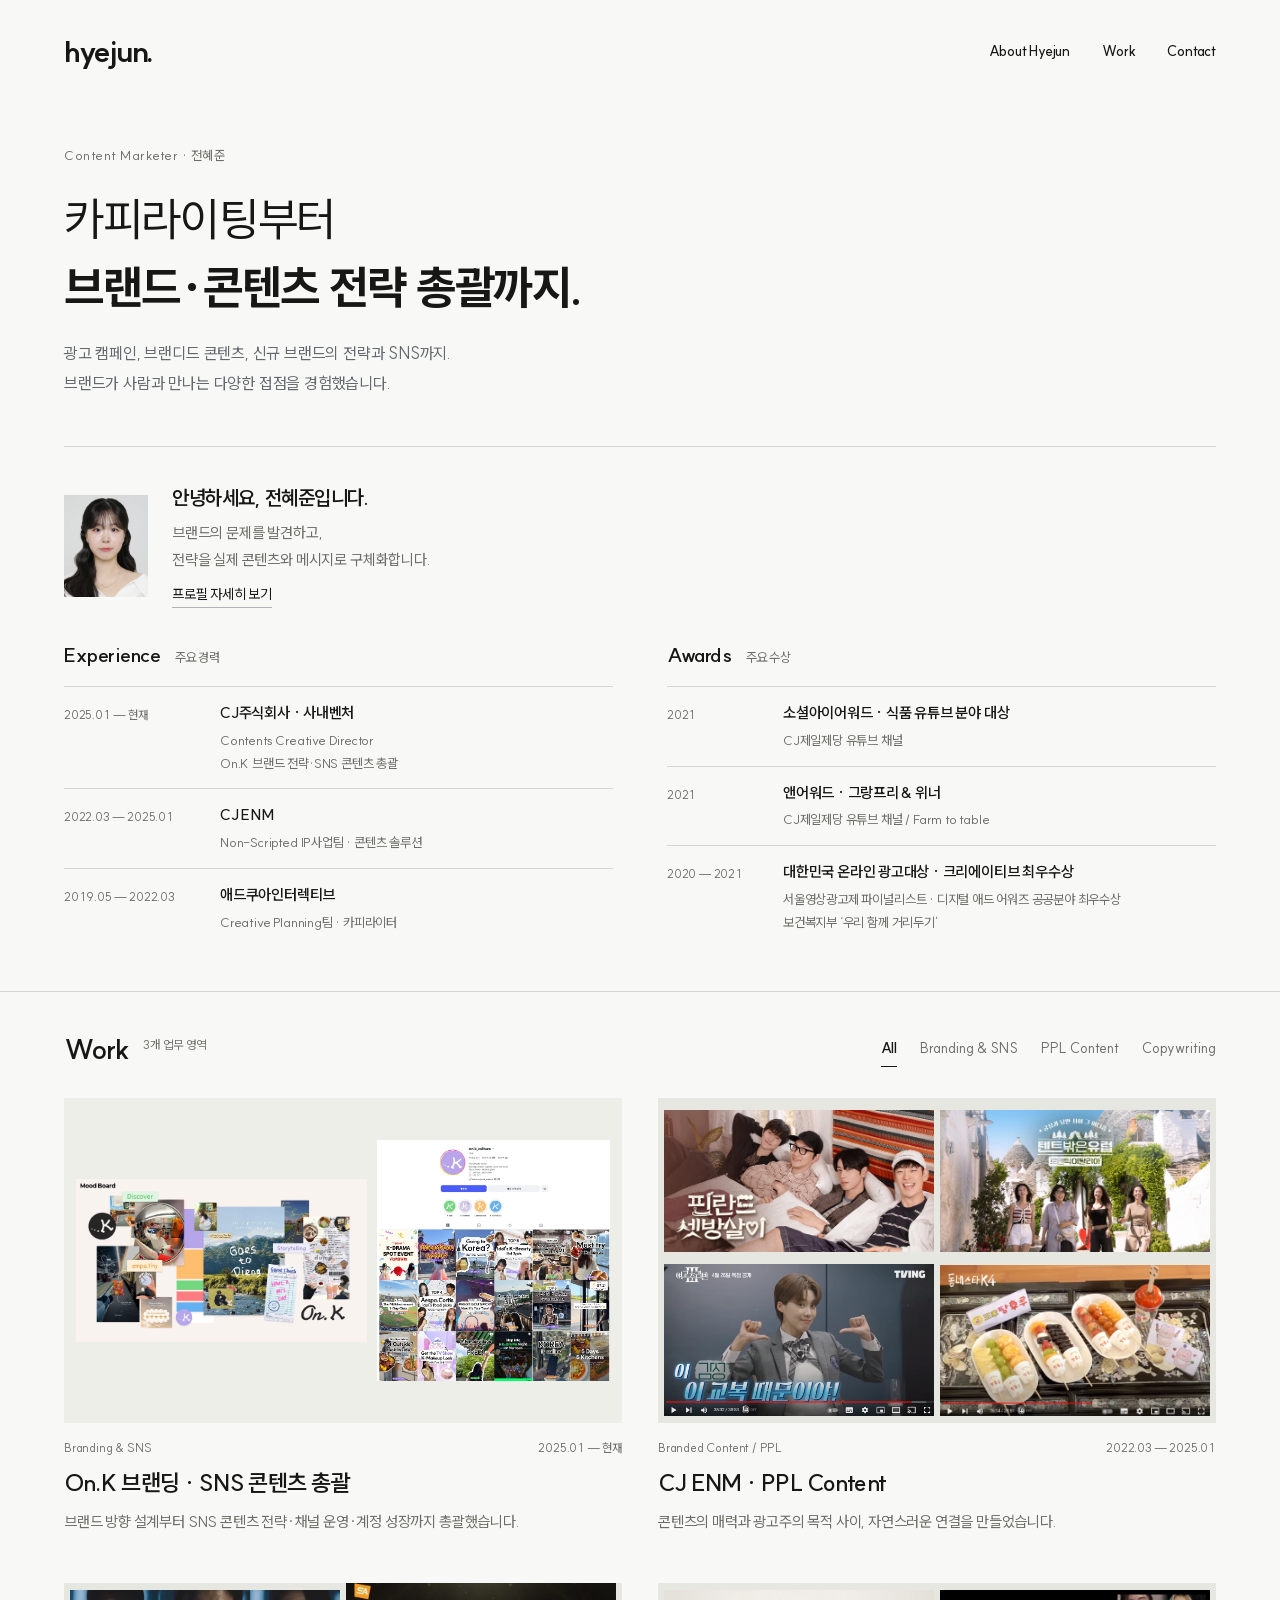
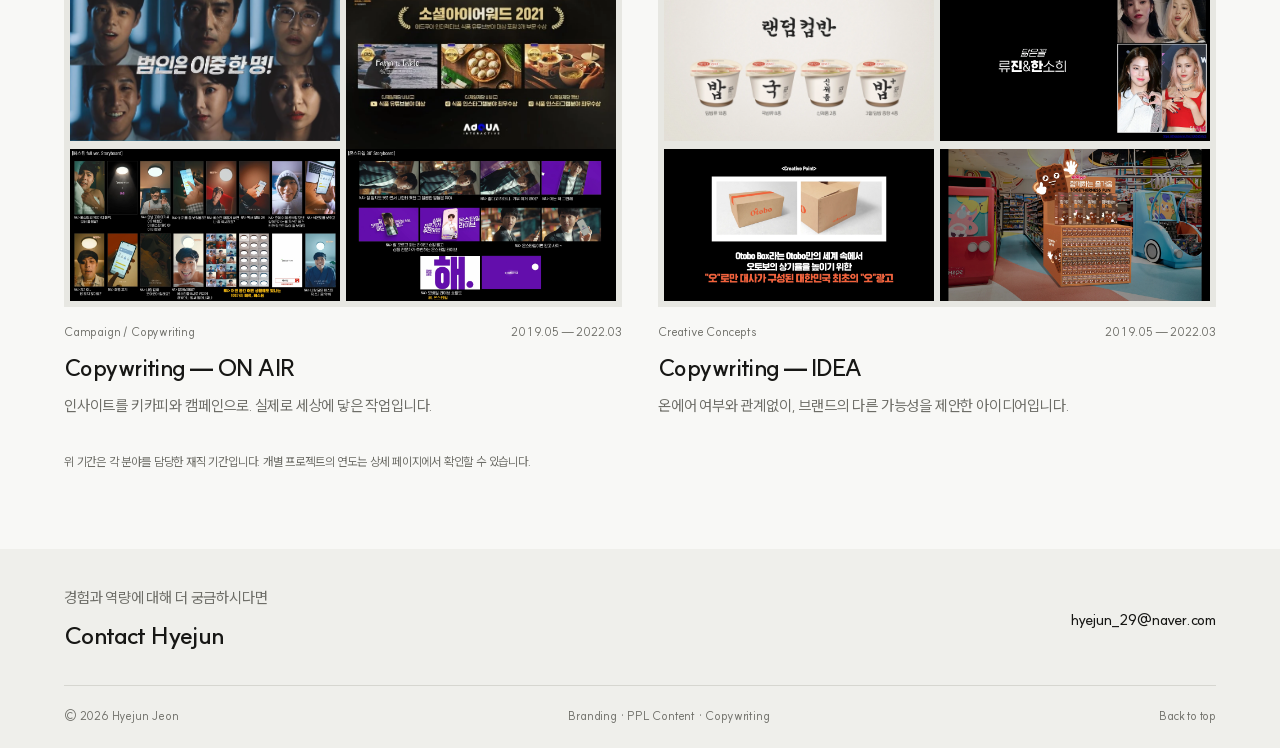
==== commit c4a546d9: "Use Work areas and clarify Bibigo annual YouTube output" ====
--- a/index.html
+++ b/index.html
@@ -1 +1 @@
-<!doctype html><html lang="ko"><head><meta charset="UTF-8"><meta name="viewport" content="width=device-width,initial-scale=1"><title>전혜준 | Content Marketer</title><meta name="description" content="카피라이팅부터 브랜드·콘텐츠 전략까지, 전혜준의 포트폴리오."><meta name="theme-color" content="#f8f8f6"><link rel="icon" href="favicon.svg" type="image/svg+xml"><link rel="preload" href="fonts/SUIT-Variable.woff2" as="font" type="font/woff2" crossorigin><link rel="stylesheet" href="style.css?v=20261005-work-panels"><meta property="og:type" content="website"><meta property="og:site_name" content="Hyejun Portfolio"><meta property="og:locale" content="ko_KR"><meta property="og:title" content="전혜준 | Content Marketer"><meta property="og:description" content="카피라이팅부터 브랜드·콘텐츠 전략까지, 전혜준의 포트폴리오."><meta property="og:url" content="https://ajhj48.github.io/hyejun-portfolio/"><meta property="og:image" content="https://ajhj48.github.io/hyejun-portfolio/assets/portfolio-share-v1.jpg"><meta property="og:image:type" content="image/jpeg"><meta property="og:image:width" content="1734"><meta property="og:image:height" content="907"><meta property="og:image:alt" content="HYEJUN JEON PORTFOLIO — Branding, PPL Content, Copywriting"><meta name="twitter:card" content="summary_large_image"><meta name="twitter:title" content="전혜준 | Content Marketer"><meta name="twitter:description" content="카피라이팅부터 브랜드·콘텐츠 전략까지, 전혜준의 포트폴리오."><meta name="twitter:image" content="https://ajhj48.github.io/hyejun-portfolio/assets/portfolio-share-v1.jpg"><meta name="twitter:image:alt" content="HYEJUN JEON PORTFOLIO"><link rel="canonical" href="https://ajhj48.github.io/hyejun-portfolio/"></head><body id="top"><a class="skip-link" href="#main">본문으로 이동</a><header class="site-header"><a class="wordmark" href="index.html" aria-label="Hyejun 포트폴리오 홈">hyejun.</a><nav aria-label="주요 메뉴"><a href="index.html#about">About Hyejun</a><a href="index.html#work">Work</a><a href="index.html#contact">Contact</a></nav></header><main id="main"><section class="opening"><p class="opening-label">Content Marketer · 전혜준</p><h1>카피라이팅부터<br><strong>브랜드·콘텐츠 전략 총괄까지.</strong></h1><p class="opening-description">광고 캠페인, 브랜디드 콘텐츠, 신규 브랜드의 전략과 SNS까지.<br>브랜드가 사람과 만나는 다양한 접점을 경험했습니다.</p></section><section class="intro-career" id="about"><div class="intro-person"><img src="assets/5960b835dd62.webp" alt="전혜준 프로필 사진" width="84" height="102" class="small-portrait"><div><h2>안녕하세요, 전혜준입니다.</h2><p>브랜드의 문제를 발견하고,<br>전략을 실제 콘텐츠와 메시지로 구체화합니다.</p><a class="text-link" href="about.html">프로필 자세히 보기</a></div></div><div class="credentials-grid"><section class="intro-history" aria-labelledby="career-title"><h2 class="section-label" id="career-title">Experience <span>주요 경력</span></h2><div class="career-list"><article><time>2025.01 — 현재</time><div><h3>CJ주식회사 · 사내벤처</h3><p>Contents Creative Director</p><p>On.K 브랜드 전략·SNS 콘텐츠 총괄</p></div></article><article><time>2022.03 — 2025.01</time><div><h3>CJ ENM</h3><p>Non-Scripted IP사업팀 · 콘텐츠 솔루션</p></div></article><article><time>2019.05 — 2022.03</time><div><h3>애드쿠아인터렉티브</h3><p>Creative Planning팀 · 카피라이터</p></div></article></div></section><section class="intro-awards" aria-labelledby="awards-title"><h2 class="section-label" id="awards-title">Awards <span>주요 수상</span></h2><div class="awards-list"><article><time>2021</time><div><h3>소셜아이어워드 · 식품 유튜브 분야 대상</h3><p>CJ제일제당 유튜브 채널</p></div></article><article><time>2021</time><div><h3>앤어워드 · 그랑프리 & 위너</h3><p>CJ제일제당 유튜브 채널 / Farm to table</p></div></article><article><time>2020 — 2021</time><div><h3>대한민국 온라인 광고대상 · 크리에이티브 최우수상</h3><p>서울영상광고제 파이널리스트 · 디지털 애드 어워즈 공공분야 최우수상</p><p>보건복지부 ‘우리 함께 거리두기’</p></div></article></div></section></div></section><section class="work-section" id="work"><div class="section-head"><h2>Projects <span id="work-count">4개 분야</span></h2><div class="filters" role="group" aria-label="작업 분야 필터"><button class="active" id="filter-all" data-filter="all" aria-controls="work-panel-all" aria-pressed="true">All</button><button id="filter-brand" data-filter="brand" aria-controls="work-panel-brand" aria-pressed="false">Branding &amp; SNS</button><button id="filter-content" data-filter="content" aria-controls="work-panel-content" aria-pressed="false">PPL Content</button><button id="filter-copy" data-filter="copy" aria-controls="work-panel-copy" aria-pressed="false">Copywriting</button></div></div><div class="work-panel" id="work-panel-all" data-work-panel="all" role="region" aria-labelledby="filter-all"><div class="project-grid"><a class="project-card" data-category="brand" href="on-k.html"><div class="card-image card-on-k collection-collage onk-overview"><div class="collage-tile moodboard-panel"><img src="assets/dc4c7c80dd3a.webp" alt="On.K 브랜드 무드보드" loading="lazy" decoding="async"></div><div class="collage-tile instagram-panel"><img src="assets/590e85eba81e.webp" alt="On.K 인스타그램 프로필과 여러 캐러셀 콘텐츠가 보이는 전체 피드 캡처" loading="lazy" decoding="async"></div></div><div class="card-small"><span>Branding &amp; SNS</span><span>2025.01 — 현재</span></div><h3>On.K 브랜딩 · SNS 콘텐츠 총괄</h3><p>브랜드 방향 설계부터 SNS 콘텐츠 전략·채널 운영·계정 성장까지 총괄했습니다.</p></a><a class="project-card" data-category="content" href="contents-solution.html"><div class="card-image card-contents-solution collection-collage"><div class="collage-tile"><img src="assets/tvn-finland.webp" alt="핀란드 셋방살이" loading="lazy" decoding="async"></div><div class="collage-tile"><img src="assets/tvn-italy.webp" alt="텐트 밖은 유럽" loading="lazy" decoding="async"></div><div class="collage-tile"><img src="assets/c3c98039a7b0.webp" alt="여고추리반3" loading="lazy" decoding="async"></div><div class="collage-tile"><img src="assets/b8959dc64622.webp" alt="동네스타K4" loading="lazy" decoding="async"></div></div><div class="card-small"><span>Branded Content / PPL</span><span>2022.03 — 2025.01</span></div><h3>CJ ENM · PPL Content</h3><p>콘텐츠의 매력과 광고주의 목적 사이, 자연스러운 연결을 만들었습니다.</p></a><a class="project-card" data-category="copy" href="on-air.html"><div class="card-image card-on-air collection-collage"><div class="collage-tile"><img src="assets/0f25f57cc225.webp" alt="햇반컵반 캠페인" loading="lazy" decoding="async"></div><div class="collage-tile"><img src="assets/6eef30f8a696.webp" alt="비비고 유튜브" loading="lazy" decoding="async"></div><div class="collage-tile"><img src="assets/9d2eccc7ae03.webp" alt="베스틴 캠페인" loading="lazy" decoding="async"></div><div class="collage-tile"><img src="assets/1f56256b527c.webp" alt="CJ온스타일 캠페인" loading="lazy" decoding="async"></div></div><div class="card-small"><span>Campaign / Copywriting</span><span>2019.05 — 2022.03</span></div><h3>Copywriting — ON AIR</h3><p>인사이트를 키카피와 캠페인으로. 실제로 세상에 닿은 작업입니다.</p></a><a class="project-card" data-category="copy" href="ideas.html"><div class="card-image card-ideas collection-collage"><div class="collage-tile"><img src="assets/b1326d0b1428.webp" alt="햇반컵반 아이디어" loading="lazy" decoding="async"></div><div class="collage-tile"><img src="assets/79688a3e6758.webp" alt="끌레도르 아이디어" loading="lazy" decoding="async"></div><div class="collage-tile"><img src="assets/11a935d57b03.webp" alt="오토보 아이디어" loading="lazy" decoding="async"></div><div class="collage-tile"><img src="assets/3c36a2945a91.webp" alt="첵스초코 아이디어" loading="lazy" decoding="async"></div></div><div class="card-small"><span>Creative Concepts</span><span>2019.05 — 2022.03</span></div><h3>Copywriting — IDEA</h3><p>온에어 여부와 관계없이, 브랜드의 다른 가능성을 제안한 아이디어입니다.</p></a></div><p class="date-note">위 기간은 각 분야를 담당한 재직 기간입니다. 개별 프로젝트의 연도는 상세 페이지에서 확인할 수 있습니다.</p></div><!-- INLINE WORK PANELS START --><div class="work-panel inline-collection" id="work-panel-brand" data-work-panel="brand" role="region" aria-labelledby="filter-brand" hidden><section class="collection-heading"><div class="collection-meta"><span>Branding &amp; SNS</span><span>2025.01 — 현재</span></div><h3>On.K 브랜딩 · SNS 콘텐츠 총괄</h3><p>방한 외국인 여행 플랫폼 On.K의 브랜드 방향을 설계하고, 마케팅 관점에서 SNS 콘텐츠 전략·채널 운영·계정 성장 전략을 총괄했습니다.</p><ul class="role-keywords" aria-label="담당 역할"><li>브랜드 전략</li><li>콘텐츠 기획</li><li>채널 운영</li><li>계정 성장</li></ul></section><section class="case-grid"><article class="case"><button class="image-zoom case-cover" aria-label="Brand identity 이미지 크게 보기"><img src="assets/dc4c7c80dd3a.webp" alt="Brand identity 작업 썸네일" loading="lazy" decoding="async" ></button><div class="case-text"><div class="case-label"><span>2025.01 — 현재 · 브랜드 전략</span></div><h4>Brand identity</h4><p class="case-description">낯선 한국을 친근하게 경험하는 브랜드. 로고·컬러·무드보드·슬로건의 방향을 하나로 연결했습니다.</p><p class="key-copy">“Step into the Real Korea”</p><dl class="case-facts"><div><dt>한 일</dt><dd>브랜드 방향성, 핸드라이팅 로고·컬러·무드, 슬로건 설계</dd></div><div><dt>결과 · 의미</dt><dd>브랜드의 첫인상과 콘텐츠 톤을 일관된 방향으로 정리</dd></div></dl><details class="case-materials"><summary>작업 이미지 · 영상 더 보기</summary><div class="materials-grid"><button class="image-zoom" aria-label="Brand identity 추가 이미지 크게 보기"><img src="assets/33cc2d3b9e51.webp" alt="Brand identity 추가 작업물" loading="lazy" decoding="async" ></button><button class="image-zoom" aria-label="Brand identity 추가 이미지 크게 보기"><img src="assets/9a85798438f9.webp" alt="Brand identity 추가 작업물" loading="lazy" decoding="async" ></button><button class="image-zoom" aria-label="Brand identity 추가 이미지 크게 보기"><img src="assets/7f128b70aeda.webp" alt="Brand identity 추가 작업물" loading="lazy" decoding="async" ></button></div></details></div></article><article class="case"><button class="image-zoom case-cover" aria-label="SNS 콘텐츠 전략 이미지 크게 보기"><img src="assets/590e85eba81e.webp" alt="SNS 콘텐츠 전략 작업 썸네일" loading="lazy" decoding="async" ></button><div class="case-text"><div class="case-label"><span>2025.06 — 현재 · SNS 운영</span></div><h4>SNS 콘텐츠 전략</h4><p class="case-description">마케팅 관점에서 타깃의 관심과 행동을 분석해 콘텐츠 전략과 계정 성장 전략을 수립했습니다. 콘텐츠를 네 가지 역할로 편성하고, 댓글·저장·공유 반응을 다음 콘텐츠 기획에 반영했습니다.</p><dl class="case-facts"><div><dt>한 일</dt><dd>콘텐츠 전략 및 계정 성장 전략 수립, 콘텐츠 카테고리 설계, 채널별 편성, 고객 반응 분석</dd></div><div><dt>결과 · 의미</dt><dd>SNS 합산 팔로워 25만+ (원문 기재 수치)</dd></div></dl><details class="case-materials"><summary>작업 이미지 · 영상 더 보기</summary><div class="materials-grid"><button class="image-zoom" aria-label="SNS 콘텐츠 전략 추가 이미지 크게 보기"><img src="assets/0fdab0b12f5b.webp" alt="SNS 콘텐츠 전략 추가 작업물" loading="lazy" decoding="async" ></button></div><div class="video-links"><a href="https://www.instagram.com/on.k_culture/" target="_blank" rel="noopener noreferrer">인스타그램</a><a href="https://www.youtube.com/@onk_koreatravel" target="_blank" rel="noopener noreferrer">유튜브</a></div></details></div></article></section><section class="strategy-section"><div class="strategy-intro"><span class="eyebrow">SNS STRATEGY</span><h4>각 콘텐츠에,<br>다른 역할을 주었습니다.</h4><p>관심 → 브랜드 이해 → 여행 정보 활용.<br>고객의 반응을 다음 콘텐츠 기획에 반영했습니다.</p></div><div class="strategy-tables"><table><caption>콘텐츠 카테고리와 역할</caption><thead><tr><th scope="col">카테고리</th><th scope="col">무엇을 담았나</th><th scope="col">역할</th></tr></thead><tbody><tr><th scope="row">K-Moment</th><td>한국의 순간·밈</td><td>가볍게 소비하고 공유</td></tr><tr><th scope="row">Hidden-K</th><td>숨은 장소·로컬 문화</td><td>새로운 여행 관심 발견</td></tr><tr><th scope="row">Only With On.K</th><td>브랜드만의 관점·경험</td><td>브랜드 메시지 전달</td></tr><tr><th scope="row">K-Pick Map</th><td>맛집·스팟·여행 정보</td><td>저장·공유·댓글로 니즈 파악</td></tr></tbody></table><table><caption>채널별 운영 방향</caption><thead><tr><th scope="col">채널</th><th scope="col">전략</th></tr></thead><tbody><tr><th scope="row">Instagram</th><td>비주얼 중심의 K-Culture 콘텐츠 / 저장·공유 유도</td></tr><tr><th scope="row">YouTube</th><td>K-Culture를 깊이 있게 경험하는 영상 콘텐츠</td></tr><tr><th scope="row">브랜드 채널</th><td>On.K의 브랜드 메시지와 서비스 전달</td></tr></tbody></table></div></section><section class="impact-section"><div class="section-head"><h4>K-Pick Map</h4><p>‘유명한 한국’보다 ‘진짜 한국’에 대한 니즈를 콘텐츠로.</p></div><div class="impact-grid"><article><a class="reel-link" href="https://www.instagram.com/reel/DKig7NKylDf/?stkn=MW93ZXNvd2t1NXZiaw==" target="_blank" rel="noopener noreferrer" aria-label="경복궁 인스타그램 릴스 보기"><img src="assets/7d22a12dc758.webp" alt="경복궁 K-Pick Map" loading="lazy" decoding="async" ></a><h5>경복궁</h5><p>조회수 <strong>1,300만+</strong></p></article><article><a class="reel-link" href="https://www.instagram.com/reel/DYWoiwUP2hQ/?stkn=NGtvOGlsdWtuZG9r" target="_blank" rel="noopener noreferrer" aria-label="명동 야시장 인스타그램 릴스 보기"><img src="assets/9e9f6a1c0204.webp" alt="명동 야시장 K-Pick Map" loading="lazy" decoding="async" ></a><h5>명동 야시장</h5><p>조회수 <strong>1,212만+</strong></p></article><article><a class="reel-link" href="https://www.instagram.com/reel/DY6zq4CPJZL/?stkn=aDQwcGl0MzM3enc4" target="_blank" rel="noopener noreferrer" aria-label="남산 인스타그램 릴스 보기"><img src="assets/bac192288637.webp" alt="남산 K-Pick Map" loading="lazy" decoding="async" ></a><h5>남산</h5><p>조회수 <strong>796만+</strong></p></article></div></section></div><div class="work-panel inline-collection" id="work-panel-content" data-work-panel="content" role="region" aria-labelledby="filter-content" hidden><section class="collection-heading"><div class="collection-meta"><span>PPL Content / Sponsorship</span><span>2022.03 — 2025.01</span></div><h3>CJ ENM · PPL Content</h3><p>광고주 발굴부터 포맷 제안, 제작 커뮤니케이션과 현장 실행까지. 콘텐츠 안에서 브랜드의 자리를 찾았습니다.</p></section><section class="case-grid"><article class="case"><button class="image-zoom case-cover" aria-label="핀란드 셋방살이 이미지 크게 보기"><img src="assets/tvn-finland.webp" alt="핀란드 셋방살이 작업 썸네일" loading="lazy" decoding="async" ></button><div class="case-text"><div class="case-label"><span>방영 2024.12.06 — 2025.02.07</span></div><h4>핀란드 셋방살이</h4><p class="case-description">12억 원 규모의 협찬 커뮤니케이션을 담당하며 프로그램과 브랜드를 연결했습니다.</p><dl class="case-facts"><div><dt>한 일</dt><dd>협찬 커뮤니케이션 담당</dd></div><div><dt>결과 · 의미</dt><dd>12억 원 규모 협찬의 커뮤니케이션 수행</dd></div></dl><a class="source-link" href="https://tvn.cjenm.com/ko/Rented-In-Finland/" target="_blank" rel="noopener noreferrer">프로그램 정보 · 이미지 출처: tvN</a></div></article><article class="case"><button class="image-zoom case-cover" aria-label="텐트 밖은 유럽 5 — 로맨틱 이탈리아 이미지 크게 보기"><img src="assets/tvn-italy.webp" alt="텐트 밖은 유럽 5 — 로맨틱 이탈리아 작업 썸네일" loading="lazy" decoding="async" ></button><div class="case-text"><div class="case-label"><span>방영 2024.10.17 — 2025.01.02</span></div><h4>텐트 밖은 유럽 5 — 로맨틱 이탈리아</h4><p class="case-description">여행·캠핑 예능의 콘텐츠 안에서 브랜드가 함께할 수 있도록 협찬을 담당했습니다.</p><dl class="case-facts"><div><dt>한 일</dt><dd>프로그램 협찬 담당</dd></div><div><dt>결과 · 의미</dt><dd>여행·캠핑 콘텐츠 내 브랜드 협찬 진행</dd></div></dl><a class="source-link" href="https://tvn.cjenm.com/ko/Europe-Outside-Your-Tent-Romantic-Italy/" target="_blank" rel="noopener noreferrer">프로그램 정보 · 이미지 출처: tvN</a></div></article><article class="case"><button class="image-zoom case-cover" aria-label="70억의 선택 이미지 크게 보기"><img src="assets/e91dc0af39a1.webp" alt="70억의 선택 작업 썸네일" loading="lazy" decoding="async" ></button><div class="case-text"><div class="case-label"><span>2022 — 2025 · 재직 기간 내</span></div><h4>70억의 선택</h4><p class="case-description">건강 IP의 세일즈 구조를 이해하고, 광고주와 제작·심의를 조율했습니다.</p><dl class="case-facts"><div><dt>한 일</dt><dd>광고주·대행사 미팅, 제작진·작가·심의 커뮤니케이션, 현장 PPL 관리</dd></div><div><dt>결과 · 의미</dt><dd>콘텐츠 구조에 맞춘 협찬 실행</dd></div></dl><details class="case-materials"><summary>작업 이미지 · 영상 더 보기</summary><div class="video-links"><a href="https://www.youtube.com/watch?v=wI40dR8Ya20" target="_blank" rel="noopener noreferrer">영상 보기</a></div></details></div></article><article class="case"><button class="image-zoom case-cover" aria-label="여고추리반3 — 감성교복 PPL 이미지 크게 보기"><img src="assets/c3c98039a7b0.webp" alt="여고추리반3 — 감성교복 PPL 작업 썸네일" loading="lazy" decoding="async" ></button><div class="case-text"><div class="case-label"><span>2024 · 시즌3</span></div><h4>여고추리반3 — 감성교복 PPL</h4><p class="case-description">제작진이 필요한 교복을 협찬 솔루션으로 연결해 제작과 브랜드 모두의 목적을 충족했습니다.</p><dl class="case-facts"><div><dt>한 일</dt><dd>신규 광고주 발굴, 선제안·미팅·실행, 현장 PPL 관리</dd></div><div><dt>결과 · 의미</dt><dd>감성교복 협찬 성사 및 제작 비용 부담 경감</dd></div></dl><details class="case-materials"><summary>작업 이미지 · 영상 더 보기</summary><div class="video-links"><a href="https://www.youtube.com/watch?v=uBsOh4SraJA" target="_blank" rel="noopener noreferrer">영상 보기</a></div></details></div></article><article class="case"><button class="image-zoom case-cover" aria-label="동네스타K4 — 타깃 맞춤 PPL 이미지 크게 보기"><img src="assets/b8959dc64622.webp" alt="동네스타K4 — 타깃 맞춤 PPL 작업 썸네일" loading="lazy" decoding="async" ></button><div class="case-text"><div class="case-label"><span>2024 · 시즌4</span></div><h4>동네스타K4 — 타깃 맞춤 PPL</h4><p class="case-description">셀럽 토크쇼의 게스트와 1020 구독자층에 맞춰 문화콘텐츠·브랜드 PPL을 제안했습니다.</p><dl class="case-facts"><div><dt>한 일</dt><dd>문화콘텐츠 PPL 제안·실행, 게스트와 업종 매칭</dd></div><div><dt>결과 · 의미</dt><dd>제작진의 섭외 부담을 덜고 프로그램에 맞는 협찬 진행</dd></div></dl><details class="case-materials"><summary>작업 이미지 · 영상 더 보기</summary><div class="materials-grid"><button class="image-zoom" aria-label="동네스타K4 — 타깃 맞춤 PPL 추가 이미지 크게 보기"><img src="assets/cf431673523e.webp" alt="동네스타K4 — 타깃 맞춤 PPL 추가 작업물" loading="lazy" decoding="async" ></button><button class="image-zoom" aria-label="동네스타K4 — 타깃 맞춤 PPL 추가 이미지 크게 보기"><img src="assets/d8a0a019dc9d.webp" alt="동네스타K4 — 타깃 맞춤 PPL 추가 작업물" loading="lazy" decoding="async" ></button><button class="image-zoom" aria-label="동네스타K4 — 타깃 맞춤 PPL 추가 이미지 크게 보기"><img src="assets/4052adebcdeb.webp" alt="동네스타K4 — 타깃 맞춤 PPL 추가 작업물" loading="lazy" decoding="async" ></button></div><div class="video-links"><a href="https://www.youtube.com/watch?v=ptiKeDNuxd0" target="_blank" rel="noopener noreferrer">영상 01</a><a href="https://www.youtube.com/watch?v=PEoaf5tYZkY" target="_blank" rel="noopener noreferrer">영상 02</a><a href="https://www.youtube.com/watch?v=hhipCONR_X4" target="_blank" rel="noopener noreferrer">영상 03</a><a href="https://www.youtube.com/watch?v=Qd7dvFX1zPc" target="_blank" rel="noopener noreferrer">영상 04</a><a href="https://www.youtube.com/watch?v=3eSZJEaZfdk" target="_blank" rel="noopener noreferrer">영상 05</a></div></details></div></article><article class="case"><button class="image-zoom case-cover" aria-label="어서오세요 웰컴스토어에 이미지 크게 보기"><img src="assets/1e0c312b3413.webp" alt="어서오세요 웰컴스토어에 작업 썸네일" loading="lazy" decoding="async" ></button><div class="case-text"><div class="case-label"><span>2022 — 2025 · 재직 기간 내</span></div><h4>어서오세요 웰컴스토어에</h4><p class="case-description">콘텐츠 선공개를 라이브 커머스로 연결한 오피스물 형식의 브랜디드 콘텐츠입니다.</p><dl class="case-facts"><div><dt>한 일</dt><dd>TF 포맷 아이데이션, 광고주 선별, 인물·회차 아이디어 보조</dd></div><div><dt>결과 · 의미</dt><dd>광고주 5개 / 조회수 100만+ / 라이브 커머스 최고 매출 5천만 원</dd></div></dl><details class="case-materials"><summary>작업 이미지 · 영상 더 보기</summary><div class="materials-grid"><button class="image-zoom" aria-label="어서오세요 웰컴스토어에 추가 이미지 크게 보기"><img src="assets/f8a48dce4a8a.webp" alt="어서오세요 웰컴스토어에 추가 작업물" loading="lazy" decoding="async" ></button><button class="image-zoom" aria-label="어서오세요 웰컴스토어에 추가 이미지 크게 보기"><img src="assets/d0eb7b1d6d7f.webp" alt="어서오세요 웰컴스토어에 추가 작업물" loading="lazy" decoding="async" ></button><button class="image-zoom" aria-label="어서오세요 웰컴스토어에 추가 이미지 크게 보기"><img src="assets/16d5345818fd.webp" alt="어서오세요 웰컴스토어에 추가 작업물" loading="lazy" decoding="async" ></button><button class="image-zoom" aria-label="어서오세요 웰컴스토어에 추가 이미지 크게 보기"><img src="assets/1d41322b2df5.webp" alt="어서오세요 웰컴스토어에 추가 작업물" loading="lazy" decoding="async" ></button></div><div class="video-links"><a href="https://www.youtube.com/watch?v=EJSGFFBnZgY" target="_blank" rel="noopener noreferrer">영상 01</a><a href="https://www.youtube.com/watch?v=jnXY7dAMSGA" target="_blank" rel="noopener noreferrer">영상 02</a><a href="https://www.youtube.com/watch?v=sYU5duiPn5U" target="_blank" rel="noopener noreferrer">영상 03</a><a href="https://www.youtube.com/watch?v=TF7vyazQAs0" target="_blank" rel="noopener noreferrer">영상 04</a><a href="https://www.youtube.com/watch?v=bz_WyqfI-28" target="_blank" rel="noopener noreferrer">영상 05</a><a href="https://www.youtube.com/watch?v=VKvq2c6GCXE" target="_blank" rel="noopener noreferrer">영상 06</a></div></details></div></article><article class="case"><a class="case-cover video-cover" href="https://www.youtube.com/watch?v=DzzbKD9vlb4" target="_blank" rel="noopener noreferrer" aria-label="방과후 / 밴드부 · 댄스부 영상 보기"><span class="cover-title">방과후<br>밴드부 · 댄스부<small>영상 보기</small></span><img class="external-thumbnail" src="https://i.ytimg.com/vi/DzzbKD9vlb4/hqdefault.jpg" alt="방과후 / 밴드부 · 댄스부 영상 썸네일" loading="lazy"></a><div class="case-text"><div class="case-label"><span>2022 — 2023</span></div><h4>방과후 밴드부 · 방과후 댄스부</h4><p class="case-description">청소년이 직접 노담송과 댄스 챌린지를 만드는 참여형 노담 캠페인입니다.</p><dl class="case-facts"><div><dt>한 일</dt><dd>밴드부·댄스부 컨셉 제안, 광고주·제작 의견 조율, 래원·출연진 행사 섭외 제안</dd></div><div><dt>결과 · 의미</dt><dd>브랜디드 콘텐츠를 음원·챌린지·오프라인 행사로 확장 / 2년 연속 진행</dd></div></dl><details class="case-materials"><summary>작업 이미지 · 영상 더 보기</summary><div class="video-links"><a href="https://www.youtube.com/watch?v=DzzbKD9vlb4" target="_blank" rel="noopener noreferrer">영상 01</a><a href="https://www.youtube.com/watch?v=Tbm0d060ltU" target="_blank" rel="noopener noreferrer">영상 02</a></div></details></div></article><article class="case"><button class="image-zoom case-cover" aria-label="겁도 없꾸라 — 기획·브랜디드 PPL 이미지 크게 보기"><img src="assets/82c535ae0239.webp" alt="겁도 없꾸라 — 기획·브랜디드 PPL 작업 썸네일" loading="lazy" decoding="async" ></button><div class="case-text"><div class="case-label"><span>2022 — 2025 · 재직 기간 내</span></div><h4>겁도 없꾸라 — 기획·브랜디드 PPL</h4><p class="case-description">게임 속 요리 미션을 현실에서 재현해 원신을 콘텐츠의 에피소드로 녹였습니다.</p><dl class="case-facts"><div><dt>한 일</dt><dd>게임 요리 재현 컨셉 제안, 광고주·제작팀 의견 조율</dd></div><div><dt>결과 · 의미</dt><dd>해당 브랜디드 회차 조회수 125만 (원문 기재 수치)</dd></div></dl><details class="case-materials"><summary>작업 이미지 · 영상 더 보기</summary><div class="materials-grid"><button class="image-zoom" aria-label="겁도 없꾸라 — 기획·브랜디드 PPL 추가 이미지 크게 보기"><img src="assets/fde7fd398b8f.webp" alt="겁도 없꾸라 — 기획·브랜디드 PPL 추가 작업물" loading="lazy" decoding="async" ></button><button class="image-zoom" aria-label="겁도 없꾸라 — 기획·브랜디드 PPL 추가 이미지 크게 보기"><img src="assets/3e04fea7b8e4.webp" alt="겁도 없꾸라 — 기획·브랜디드 PPL 추가 작업물" loading="lazy" decoding="async" ></button></div><div class="video-links"><a href="https://www.youtube.com/watch?v=iU9W__U440I" target="_blank" rel="noopener noreferrer">영상 01</a><a href="https://www.youtube.com/watch?v=udAkMdSgPQs" target="_blank" rel="noopener noreferrer">영상 02</a><a href="https://www.youtube.com/watch?v=J2GD80Oxf24" target="_blank" rel="noopener noreferrer">영상 03</a><a href="https://www.youtube.com/watch?v=fypo_bXOu6g" target="_blank" rel="noopener noreferrer">영상 04</a></div></details></div></article><article class="case"><button class="image-zoom case-cover" aria-label="낮술의 기하핰 — 시즌 1·2 이미지 크게 보기"><img src="assets/bd6bd4fafdc9.webp" alt="낮술의 기하핰 — 시즌 1·2 작업 썸네일" loading="lazy" decoding="async" ></button><div class="case-text"><div class="case-label"><span>2022 — 2025 · 재직 기간 내</span></div><h4>낮술의 기하핰 — 시즌 1·2</h4><p class="case-description">낮술 기행의 맥락에 맞는 주류·픽업 앱·숙박 브랜드를 연결했습니다.</p><dl class="case-facts"><div><dt>한 일</dt><dd>광고주 선별·제안, 광고주와 제작팀 의견 조율</dd></div><div><dt>결과 · 의미</dt><dd>탈리스커·데일리샷·컨디션·여기어때 PPL 진행</dd></div></dl><details class="case-materials"><summary>작업 이미지 · 영상 더 보기</summary><div class="materials-grid"><button class="image-zoom" aria-label="낮술의 기하핰 — 시즌 1·2 추가 이미지 크게 보기"><img src="assets/800280ddb8ed.webp" alt="낮술의 기하핰 — 시즌 1·2 추가 작업물" loading="lazy" decoding="async" ></button><button class="image-zoom" aria-label="낮술의 기하핰 — 시즌 1·2 추가 이미지 크게 보기"><img src="assets/20c1c9f89462.webp" alt="낮술의 기하핰 — 시즌 1·2 추가 작업물" loading="lazy" decoding="async" ></button></div><div class="video-links"><a href="https://www.youtube.com/watch?v=jZeaTbxQGeY" target="_blank" rel="noopener noreferrer">영상 01</a><a href="https://www.youtube.com/watch?v=WIJGA2NsG-U" target="_blank" rel="noopener noreferrer">영상 02</a><a href="https://www.youtube.com/watch?v=OOHJh9iMIIU" target="_blank" rel="noopener noreferrer">영상 03</a><a href="https://www.youtube.com/watch?v=x4AcxlxGTvA" target="_blank" rel="noopener noreferrer">영상 04</a></div></details></div></article><article class="case"><button class="image-zoom case-cover" aria-label="소년탐정 김지웅 · 태양의 운동부 이미지 크게 보기"><img src="assets/628d4199fb47.webp" alt="소년탐정 김지웅 · 태양의 운동부 작업 썸네일" loading="lazy" decoding="async" ></button><div class="case-text"><div class="case-label"><span>2022 — 2025 · 재직 기간 내</span></div><h4>소년탐정 김지웅 · 태양의 운동부</h4><p class="case-description">1020 팬덤과 글로벌 멤버의 특성에 맞춰 간식·의류·글로벌 브랜드 협찬을 제안했습니다.</p><dl class="case-facts"><div><dt>한 일</dt><dd>브랜디드 회차 사전 답사·조율, 광고주 선별·제안, 제작 커뮤니케이션</dd></div><div><dt>결과 · 의미</dt><dd>달콤왕가탕후루·유니온페이·노스페이스 협찬 사례</dd></div></dl><details class="case-materials"><summary>작업 이미지 · 영상 더 보기</summary><div class="materials-grid"><button class="image-zoom" aria-label="소년탐정 김지웅 · 태양의 운동부 추가 이미지 크게 보기"><img src="assets/6271bf0a7556.webp" alt="소년탐정 김지웅 · 태양의 운동부 추가 작업물" loading="lazy" decoding="async" ></button><button class="image-zoom" aria-label="소년탐정 김지웅 · 태양의 운동부 추가 이미지 크게 보기"><img src="assets/196096cdf6d2.webp" alt="소년탐정 김지웅 · 태양의 운동부 추가 작업물" loading="lazy" decoding="async" ></button></div><div class="video-links"><a href="https://www.youtube.com/watch?v=ijIcVIXdPxU" target="_blank" rel="noopener noreferrer">영상 01</a><a href="https://www.youtube.com/watch?v=YE8Wo0ARPVs" target="_blank" rel="noopener noreferrer">영상 02</a><a href="https://www.youtube.com/watch?v=HO5RvFSaFvw" target="_blank" rel="noopener noreferrer">영상 03</a></div></details></div></article></section><p class="collection-note">성과 수치는 제공된 포트폴리오 기준입니다. 방영 기간은 프로젝트 제작·참여 기간과 다릅니다.</p></div><div class="work-panel inline-collection" id="work-panel-copy" data-work-panel="copy" role="region" aria-labelledby="filter-copy" hidden><nav class="copy-sections" aria-label="카피라이팅 섹션"><a href="#copy-on-air">Copywriting / ON AIR</a><a href="#copy-idea">Copywriting / IDEA</a></nav><section class="copy-collection" id="copy-on-air"><section class="collection-heading"><div class="collection-meta"><span>Campaign / Copywriting</span><span>2019.05 — 2022.03</span></div><h3>Copywriting — ON AIR</h3><p>브랜드의 문제를 인사이트로 풀고, 실제 캠페인으로 구현했습니다.</p></section><section class="case-grid"><article class="case"><a class="case-cover video-cover" href="https://www.youtube.com/watch?v=D3PA8Yyznh4" target="_blank" rel="noopener noreferrer" aria-label="비비고 / 연간 유튜브 콘텐츠 영상 보기"><span class="cover-title">비비고<br>연간 유튜브 콘텐츠<small>영상 보기</small></span><img class="external-thumbnail" src="https://i.ytimg.com/vi/D3PA8Yyznh4/hqdefault.jpg" alt="비비고 / 연간 유튜브 콘텐츠 영상 썸네일" loading="lazy"></a><div class="case-text"><div class="case-label"><span>2021</span><span>프로젝트 기여도 10/10</span></div><h4>비비고 — 연간 유튜브 Creative Planning</h4><p class="case-description">제철 요리·랭킹쇼·사연 도시락 등 서로 다른 포맷으로 브랜드의 연간 유튜브 콘텐츠를 설계했습니다.</p><dl class="case-facts"><div><dt>한 일</dt><dd>연간 컨셉 제안, 시리즈별 시놉시스 구성</dd></div><div><dt>결과 · 의미</dt><dd>소셜아이어워드 2021 식품 유튜브 분야 대상</dd></div></dl><details class="case-materials"><summary>작업 이미지 · 영상 더 보기</summary><div class="materials-grid"><button class="image-zoom" aria-label="비비고 — 연간 유튜브 Creative Planning 추가 이미지 크게 보기"><img src="assets/6eef30f8a696.webp" alt="비비고 — 연간 유튜브 Creative Planning 추가 작업물" loading="lazy" decoding="async" ></button><button class="image-zoom" aria-label="비비고 — 연간 유튜브 Creative Planning 추가 이미지 크게 보기"><img src="assets/5d03e0c23912.webp" alt="비비고 — 연간 유튜브 Creative Planning 추가 작업물" loading="lazy" decoding="async" ></button></div><div class="video-links"><a href="https://www.youtube.com/watch?v=D3PA8Yyznh4" target="_blank" rel="noopener noreferrer">영상 01</a><a href="https://www.youtube.com/playlist?list=PLNP46hjJbjGfm1VTjISVKoNvjH30D8IY0" target="_blank" rel="noopener noreferrer">영상 02</a><a href="https://www.youtube.com/watch?v=u4fMA5u7T5k" target="_blank" rel="noopener noreferrer">영상 03</a><a href="https://www.youtube.com/playlist?list=PLNP46hjJbjGfoBxAxUvBhAQGAqku94nNa" target="_blank" rel="noopener noreferrer">영상 04</a><a href="https://www.youtube.com/watch?v=GBREdTg7wK0" target="_blank" rel="noopener noreferrer">영상 05</a><a href="https://www.youtube.com/playlist?list=PLNP46hjJbjGc1Ri9czX78FtkUUE2BrMkj" target="_blank" rel="noopener noreferrer">영상 06</a><a href="https://www.youtube.com/watch?v=KpSWIksV6gc" target="_blank" rel="noopener noreferrer">영상 07</a><a href="https://www.youtube.com/watch?v=Din8bZwmdqM&amp;list=PLNP46hjJbjGdakC8tqJbYJ0HHObV-JSCo" target="_blank" rel="noopener noreferrer">영상 08</a><a href="https://www.youtube.com/watch?v=NZOtaZwnZ4E" target="_blank" rel="noopener noreferrer">영상 09</a></div></details></div></article><article class="case"><button class="image-zoom case-cover" aria-label="햇반컵반 — 명탐정컵반즈 이미지 크게 보기"><img src="assets/0f25f57cc225.webp" alt="햇반컵반 — 명탐정컵반즈 작업 썸네일" loading="lazy" decoding="async" ></button><div class="case-text"><div class="case-label"><span>2019 — 2022 · 재직 기간 내</span><span>프로젝트 기여도 7/10</span></div><h4>햇반컵반 — 명탐정컵반즈</h4><p class="case-description">Z세대가 직접 퀴즈를 풀고 팝업스토어를 찾는, 온·오프라인 참여형 캠페인입니다.</p><p class="key-copy">“먹으면 반햇, 햇반컵반햇”</p><dl class="case-facts"><div><dt>한 일</dt><dd>티저 구조, 모델 나문희 제안, 컨셉 디테일</dd></div><div><dt>결과 · 의미</dt><dd>디지털 영상 18개와 팝업·크리에이터 협업으로 접점 확장</dd></div></dl><details class="case-materials"><summary>작업 이미지 · 영상 더 보기</summary><div class="materials-grid"><button class="image-zoom" aria-label="햇반컵반 — 명탐정컵반즈 추가 이미지 크게 보기"><img src="assets/e867d572d9de.webp" alt="햇반컵반 — 명탐정컵반즈 추가 작업물" loading="lazy" decoding="async" ></button><button class="image-zoom" aria-label="햇반컵반 — 명탐정컵반즈 추가 이미지 크게 보기"><img src="assets/71520570a56a.webp" alt="햇반컵반 — 명탐정컵반즈 추가 작업물" loading="lazy" decoding="async" ></button><button class="image-zoom" aria-label="햇반컵반 — 명탐정컵반즈 추가 이미지 크게 보기"><img src="assets/bcd97fb4456d.webp" alt="햇반컵반 — 명탐정컵반즈 추가 작업물" loading="lazy" decoding="async" ></button><button class="image-zoom" aria-label="햇반컵반 — 명탐정컵반즈 추가 이미지 크게 보기"><img src="assets/051d6c9b5d47.webp" alt="햇반컵반 — 명탐정컵반즈 추가 작업물" loading="lazy" decoding="async" ></button><button class="image-zoom" aria-label="햇반컵반 — 명탐정컵반즈 추가 이미지 크게 보기"><img src="assets/0086bb330324.webp" alt="햇반컵반 — 명탐정컵반즈 추가 작업물" loading="lazy" decoding="async" ></button><button class="image-zoom" aria-label="햇반컵반 — 명탐정컵반즈 추가 이미지 크게 보기"><img src="assets/641465919945.webp" alt="햇반컵반 — 명탐정컵반즈 추가 작업물" loading="lazy" decoding="async" ></button><button class="image-zoom" aria-label="햇반컵반 — 명탐정컵반즈 추가 이미지 크게 보기"><img src="assets/95eccec312dc.webp" alt="햇반컵반 — 명탐정컵반즈 추가 작업물" loading="lazy" decoding="async" ></button><button class="image-zoom" aria-label="햇반컵반 — 명탐정컵반즈 추가 이미지 크게 보기"><img src="assets/167df4ab8407.webp" alt="햇반컵반 — 명탐정컵반즈 추가 작업물" loading="lazy" decoding="async" ></button></div><div class="video-links"><a href="https://www.youtube.com/watch?v=uy3qI4HYFAc" target="_blank" rel="noopener noreferrer">영상 01</a><a href="https://www.youtube.com/watch?v=C2szwd5PCFU" target="_blank" rel="noopener noreferrer">영상 02</a><a href="https://www.youtube.com/watch?v=-dnySEM1V5s" target="_blank" rel="noopener noreferrer">영상 03</a></div></details></div></article><article class="case"><button class="image-zoom case-cover" aria-label="베스틴 — 100가지 빛의 매력 이미지 크게 보기"><img src="assets/9d2eccc7ae03.webp" alt="베스틴 — 100가지 빛의 매력 작업 썸네일" loading="lazy" decoding="async" ></button><div class="case-text"><div class="case-label"><span>2019 — 2022 · 재직 기간 내</span><span>프로젝트 기여도 10/10</span></div><h4>베스틴 — 100가지 빛의 매력</h4><p class="case-description">최준의 캐릭터와 조명의 100가지 빛 조절 기능을 연결했습니다.</p><p class="key-copy">“어떤 공간 어떤 생활에도 빛나는 100가지 매력, 베스틴”</p><dl class="case-facts"><div><dt>한 일</dt><dd>전체 캠페인 아이디어·카피라이팅</dd></div><div><dt>결과 · 의미</dt><dd>첫 제안한 아이디어를 실제 캠페인으로 구현</dd></div></dl><details class="case-materials"><summary>작업 이미지 · 영상 더 보기</summary><div class="video-links"><a href="https://www.youtube.com/watch?v=KVwznLqAajI" target="_blank" rel="noopener noreferrer">영상 01</a><a href="https://www.youtube.com/watch?v=bWKM9RckZjo" target="_blank" rel="noopener noreferrer">영상 02</a><a href="https://www.youtube.com/watch?v=kk74Q88xhU4" target="_blank" rel="noopener noreferrer">영상 03</a></div></details></div></article><article class="case"><button class="image-zoom case-cover" aria-label="CJ온스타일 — 해. 온스타일 이미지 크게 보기"><img src="assets/1f56256b527c.webp" alt="CJ온스타일 — 해. 온스타일 작업 썸네일" loading="lazy" decoding="async" ></button><div class="case-text"><div class="case-label"><span>2019 — 2022 · 재직 기간 내</span><span>프로젝트 기여도 6/10</span></div><h4>CJ온스타일 — 해. 온스타일</h4><p class="case-description">검증된 상품 전문가와 끝까지 이어지는 소통을, 라이브 쇼핑의 차별점으로 전달했습니다.</p><p class="key-copy">“해. 온스타일”</p><dl class="case-facts"><div><dt>한 일</dt><dd>광고 컨셉 제안, 일부 카피라이팅</dd></div><div><dt>결과 · 의미</dt><dd>홈쇼핑의 강점을 라이브 쇼핑의 언어로 전환</dd></div></dl><details class="case-materials"><summary>작업 이미지 · 영상 더 보기</summary><div class="video-links"><a href="https://www.youtube.com/watch?v=udv-5T3cKno" target="_blank" rel="noopener noreferrer">영상 01</a><a href="https://www.youtube.com/watch?v=v1LBOfKqZcU" target="_blank" rel="noopener noreferrer">영상 02</a></div></details></div></article><article class="case"><button class="image-zoom case-cover" aria-label="AGE 20’s — 나를 사랑하는 나에게 이미지 크게 보기"><img src="assets/325956006a44.webp" alt="AGE 20’s — 나를 사랑하는 나에게 작업 썸네일" loading="lazy" decoding="async" ></button><div class="case-text"><div class="case-label"><span>2019 — 2022 · 재직 기간 내</span><span>프로젝트 기여도 9/10</span></div><h4>AGE 20’s — 나를 사랑하는 나에게</h4><p class="case-description">제품 시연을 넘어, 자신을 잃지 않으려는 여성의 마음에 공감하는 브랜드 메시지를 만들었습니다.</p><p class="key-copy">“나를 사랑하는 나에게”</p><dl class="case-facts"><div><dt>한 일</dt><dd>전체 컨셉, 바디카피·키카피라이팅</dd></div><div><dt>결과 · 의미</dt><dd>드라마타이즈 구성으로 브랜드의 공감 메시지 전달</dd></div></dl><details class="case-materials"><summary>작업 이미지 · 영상 더 보기</summary><div class="video-links"><a href="https://www.youtube.com/watch?v=BTRRYB6IH1o" target="_blank" rel="noopener noreferrer">영상 01</a><a href="https://www.youtube.com/watch?v=SD-Pli7UWCI" target="_blank" rel="noopener noreferrer">영상 02</a></div></details></div></article><article class="case"><button class="image-zoom case-cover" aria-label="보건복지부 — 우리 함께 거리두기 이미지 크게 보기"><img src="assets/afe7522471ac.webp" alt="보건복지부 — 우리 함께 거리두기 작업 썸네일" loading="lazy" decoding="async" ></button><div class="case-text"><div class="case-label"><span>2020</span><span>프로젝트 기여도 6/10</span></div><h4>보건복지부 — 우리 함께 거리두기</h4><p class="case-description">일방적인 수칙 안내에서 벗어나, 시민이 직접 참여하는 거리두기 캠페인을 제안했습니다.</p><dl class="case-facts"><div><dt>한 일</dt><dd>트럭 스크린을 활용한 시민 참여 구성 제안</dd></div><div><dt>결과 · 의미</dt><dd>온라인 광고대상·서울영상광고제·디지털 애드 어워즈 수상</dd></div></dl><details class="case-materials"><summary>작업 이미지 · 영상 더 보기</summary><div class="materials-grid"><button class="image-zoom" aria-label="보건복지부 — 우리 함께 거리두기 추가 이미지 크게 보기"><img src="assets/4796f0eb8d64.webp" alt="보건복지부 — 우리 함께 거리두기 추가 작업물" loading="lazy" decoding="async" ></button><button class="image-zoom" aria-label="보건복지부 — 우리 함께 거리두기 추가 이미지 크게 보기"><img src="assets/2bc894d5840d.webp" alt="보건복지부 — 우리 함께 거리두기 추가 작업물" loading="lazy" decoding="async" ></button></div><div class="video-links"><a href="https://www.youtube.com/watch?v=I6bz1xI7548" target="_blank" rel="noopener noreferrer">영상 01</a><a href="https://www.youtube.com/watch?v=5G8SKj5ywzo" target="_blank" rel="noopener noreferrer">영상 02</a></div></details></div></article><article class="case"><button class="image-zoom case-cover" aria-label="보건복지부 — 거리는 멀어도 마음은 가까이 이미지 크게 보기"><img src="assets/8668b90c71d6.webp" alt="보건복지부 — 거리는 멀어도 마음은 가까이 작업 썸네일" loading="lazy" decoding="async" ></button><div class="case-text"><div class="case-label"><span>2020 · 생활방역 캠페인</span><span>프로젝트 기여도 5/10</span></div><h4>보건복지부 — 거리는 멀어도 마음은 가까이</h4><p class="case-description">예방 수칙에 담긴 서로를 배려하는 마음을, 접히는 영상 구조와 언어로 전달했습니다.</p><dl class="case-facts"><div><dt>한 일</dt><dd>카피라이팅</dd></div><div><dt>결과 · 의미</dt><dd>생활방역 수칙을 공감할 수 있는 메시지로 정리</dd></div></dl></div></article><article class="case"><button class="image-zoom case-cover" aria-label="런드리고 — 세탁의 새로운 시대 이미지 크게 보기"><img src="assets/0a04c27966f0.webp" alt="런드리고 — 세탁의 새로운 시대 작업 썸네일" loading="lazy" decoding="async" ></button><div class="case-text"><div class="case-label"><span>2019 — 2022 · 재직 기간 내</span><span>프로젝트 기여도 8/10</span></div><h4>런드리고 — 세탁의 새로운 시대</h4><p class="case-description">브랜드 인지도를 위한 매니페스토와 타깃별 공감 소재를 함께 설계했습니다.</p><p class="key-copy">“세탁의 새로운 시대, 세시대 런드리고”</p><dl class="case-facts"><div><dt>한 일</dt><dd>키카피, 타깃 세분화 틀, SNS 캠페인 아이디어</dd></div><div><dt>결과 · 의미</dt><dd>타깃팅 소재 5개와 #OOTD 연계 참여 아이디어</dd></div></dl><details class="case-materials"><summary>작업 이미지 · 영상 더 보기</summary><div class="video-links"><a href="https://www.youtube.com/watch?v=xdOrjEDo42k" target="_blank" rel="noopener noreferrer">영상 01</a><a href="https://www.youtube.com/watch?v=LwVUpsubcEo" target="_blank" rel="noopener noreferrer">영상 02</a><a href="https://www.youtube.com/watch?v=3XqN47j9B_M" target="_blank" rel="noopener noreferrer">영상 03</a><a href="https://www.youtube.com/watch?v=JGztKMwh_ec" target="_blank" rel="noopener noreferrer">영상 04</a><a href="https://www.youtube.com/watch?v=3ws-FtH8anU" target="_blank" rel="noopener noreferrer">영상 05</a><a href="https://www.youtube.com/watch?v=koNkq8fTvO4" target="_blank" rel="noopener noreferrer">영상 06</a></div></details></div></article><article class="case"><button class="image-zoom case-cover" aria-label="LG U+ — 5G 넷플릭스 팩 이미지 크게 보기"><img src="assets/8897893dd297.webp" alt="LG U+ — 5G 넷플릭스 팩 작업 썸네일" loading="lazy" decoding="async" ></button><div class="case-text"><div class="case-label"><span>2019 — 2022 · 재직 기간 내</span><span>프로젝트 기여도 9/10</span></div><h4>LG U+ — 5G 넷플릭스 팩</h4><p class="case-description">영상을 쓰기 어려운 조건에서, 자막과 사운드만으로 보고 싶은 마음을 자극했습니다.</p><p class="key-copy">“보기 좋게 일상을 바꿉니다”</p><dl class="case-facts"><div><dt>한 일</dt><dd>전체 캠페인 아이디어·카피라이팅</dd></div><div><dt>결과 · 의미</dt><dd>제약을 차별적인 광고 표현 방식으로 전환</dd></div></dl><details class="case-materials"><summary>작업 이미지 · 영상 더 보기</summary><div class="video-links"><a href="https://www.youtube.com/watch?v=_xG-v7dSiqs" target="_blank" rel="noopener noreferrer">영상 01</a><a href="https://www.youtube.com/watch?v=AkG2SqAoizo" target="_blank" rel="noopener noreferrer">영상 02</a><a href="https://www.youtube.com/watch?v=A2rxM505jMY" target="_blank" rel="noopener noreferrer">영상 03</a><a href="https://www.youtube.com/watch?v=Nus_PdoBf3M" target="_blank" rel="noopener noreferrer">영상 04</a><a href="https://www.youtube.com/watch?v=okcqmW3H8WY" target="_blank" rel="noopener noreferrer">영상 05</a></div></details></div></article><article class="case"><button class="image-zoom case-cover" aria-label="셀라피 — 첫 PT 수주 이미지 크게 보기"><img src="assets/1a36b102a24a.webp" alt="셀라피 — 첫 PT 수주 작업 썸네일" loading="lazy" decoding="async" ></button><div class="case-text"><div class="case-label"><span>2019 — 2022 · 재직 기간 내</span><span>프로젝트 기여도 8/10</span></div><h4>셀라피 — 첫 PT 수주</h4><p class="case-description">손상을 회복한다는 접근 대신, 자극에 흔들리지 않는 피부라는 관점을 제안했습니다.</p><p class="key-copy">“아무것도 아닌 것에 흔들리지 않는다”</p><dl class="case-facts"><div><dt>한 일</dt><dd>전체 광고 컨셉, 바디카피</dd></div><div><dt>결과 · 의미</dt><dd>입사 후 첫 프로젝트의 PT 수주</dd></div></dl><details class="case-materials"><summary>작업 이미지 · 영상 더 보기</summary><div class="video-links"><a href="https://www.youtube.com/watch?v=iEqP79hj5RM" target="_blank" rel="noopener noreferrer">영상 01</a><a href="https://www.youtube.com/watch?v=zcKLVmVjqw0" target="_blank" rel="noopener noreferrer">영상 02</a></div></details></div></article></section><p class="collection-note">기여도는 원문에 기재한 자기평가입니다. 정확한 연도가 없는 작업은 재직 기간으로 표시했습니다.</p></section><section class="copy-collection" id="copy-idea"><section class="collection-heading"><div class="collection-meta"><span>Creative Concepts</span><span>2019.05 — 2022.03</span></div><h3>Copywriting — IDEA</h3><p>온에어되지 않은 제안에도, 브랜드를 바라보는 저만의 관점이 담겨 있습니다.</p></section><section class="case-grid"><article class="case"><button class="image-zoom case-cover" aria-label="CJ 햇반컵반 — 랜덤컵반 이미지 크게 보기"><img src="assets/b1326d0b1428.webp" alt="CJ 햇반컵반 — 랜덤컵반 작업 썸네일" loading="lazy" decoding="async" ></button><div class="case-text"><div class="case-label"><span>2019 — 2022 · 재직 기간 내</span><span>아이디어 기여도 10/10</span></div><h4>CJ 햇반컵반 — 랜덤컵반</h4><p class="case-description">다양한 맛을 고르는 고민을, 랜덤으로 즐기는 경험으로 전환했습니다.</p><p class="key-copy">“햇반컵반은 뭘 먹든 든든!”</p><dl class="case-facts"><div><dt>한 일</dt><dd>랜덤 패키징, 밥SONG 영상 콘셉트, 키카피 제안</dd></div><div><dt>결과 · 의미</dt><dd>제품의 다양한 맛을 온·오프라인 놀이 경험으로 확장</dd></div></dl><details class="case-materials"><summary>작업 이미지 · 영상 더 보기</summary><div class="materials-grid"><button class="image-zoom" aria-label="CJ 햇반컵반 — 랜덤컵반 추가 이미지 크게 보기"><img src="assets/84d71583f432.webp" alt="CJ 햇반컵반 — 랜덤컵반 추가 작업물" loading="lazy" decoding="async" ></button><button class="image-zoom" aria-label="CJ 햇반컵반 — 랜덤컵반 추가 이미지 크게 보기"><img src="assets/77b63c40ed7f.webp" alt="CJ 햇반컵반 — 랜덤컵반 추가 작업물" loading="lazy" decoding="async" ></button></div></details></div></article><article class="case"><button class="image-zoom case-cover" aria-label="빙그레 — 끌레도르 클린라벨 이미지 크게 보기"><img src="assets/79688a3e6758.webp" alt="빙그레 — 끌레도르 클린라벨 작업 썸네일" loading="lazy" decoding="async" ></button><div class="case-text"><div class="case-label"><span>2019 — 2022 · 재직 기간 내</span><span>아이디어 기여도 10/10</span></div><h4>빙그레 — 끌레도르 클린라벨</h4><p class="case-description">류진·한소희 더블 캐스팅을 티저와 본편으로 나눠, 진한 맛을 이슈로 만들고자 했습니다.</p><p class="key-copy">“진한 맛 끌레도르 클린라벨”</p><dl class="case-facts"><div><dt>한 일</dt><dd>모델 아이디어, 티저 구조, 키컨셉·키카피 도출</dd></div><div><dt>결과 · 의미</dt><dd>제품 USP와 MZ 여성 타깃의 관심사를 연결</dd></div></dl><details class="case-materials"><summary>작업 이미지 · 영상 더 보기</summary><div class="materials-grid"><button class="image-zoom" aria-label="빙그레 — 끌레도르 클린라벨 추가 이미지 크게 보기"><img src="assets/dfdaa7723a2f.webp" alt="빙그레 — 끌레도르 클린라벨 추가 작업물" loading="lazy" decoding="async" ></button><button class="image-zoom" aria-label="빙그레 — 끌레도르 클린라벨 추가 이미지 크게 보기"><img src="assets/7a758e83e88d.webp" alt="빙그레 — 끌레도르 클린라벨 추가 작업물" loading="lazy" decoding="async" ></button><button class="image-zoom" aria-label="빙그레 — 끌레도르 클린라벨 추가 이미지 크게 보기"><img src="assets/13ca1a0cac05.webp" alt="빙그레 — 끌레도르 클린라벨 추가 작업물" loading="lazy" decoding="async" ></button></div></details></div></article><article class="case"><button class="image-zoom case-cover" aria-label="오토보 — O? O! O~ 이미지 크게 보기"><img src="assets/11a935d57b03.webp" alt="오토보 — O? O! O~ 작업 썸네일" loading="lazy" decoding="async" ></button><div class="case-text"><div class="case-label"><span>2019 — 2022 · 재직 기간 내</span><span>아이디어 기여도 10/10</span></div><h4>오토보 — O? O! O~</h4><p class="case-description">브랜드 이름의 O를 대화 언어로 활용해 신규 편집숍의 인지도를 높이는 콘셉트를 제안했습니다.</p><p class="key-copy">“기본을 다르게, 오토보”</p><dl class="case-facts"><div><dt>한 일</dt><dd>O로만 대화하는 세계관, 광고 콘셉트·키카피 도출</dd></div><div><dt>결과 · 의미</dt><dd>브랜드 네이밍 자체를 기억하는 장치로 활용</dd></div></dl><details class="case-materials"><summary>작업 이미지 · 영상 더 보기</summary><div class="materials-grid"><button class="image-zoom" aria-label="오토보 — O? O! O~ 추가 이미지 크게 보기"><img src="assets/c999ab165e62.webp" alt="오토보 — O? O! O~ 추가 작업물" loading="lazy" decoding="async" ></button><button class="image-zoom" aria-label="오토보 — O? O! O~ 추가 이미지 크게 보기"><img src="assets/50ee3d4488f0.webp" alt="오토보 — O? O! O~ 추가 작업물" loading="lazy" decoding="async" ></button></div><div class="video-links"><a href="https://www.youtube.com/watch?v=_sXw-5_XRhI" target="_blank" rel="noopener noreferrer">영상 01</a><a href="https://www.youtube.com/watch?v=4jBgzLUdwHU" target="_blank" rel="noopener noreferrer">영상 02</a></div></details></div></article><article class="case"><button class="image-zoom case-cover" aria-label="첵스초코 — 함께하는 즐거움 이미지 크게 보기"><img src="assets/3c36a2945a91.webp" alt="첵스초코 — 함께하는 즐거움 작업 썸네일" loading="lazy" decoding="async" ></button><div class="case-text"><div class="case-label"><span>2019 — 2022 · 재직 기간 내</span><span>아이디어 기여도 10/10</span></div><h4>첵스초코 — 함께하는 즐거움</h4><p class="case-description">맛이나 영양을 넘어, 부모와 아이가 함께 노는 시간을 제품의 가치로 제안했습니다.</p><p class="key-copy">“함께하는 즐거움”</p><dl class="case-facts"><div><dt>한 일</dt><dd>놀이 패키징, 장난감 매대 진열, 캠페인 콘셉트 제안</dd></div><div><dt>결과 · 의미</dt><dd>제품을 부모와 아이의 공유 경험으로 재해석</dd></div></dl><details class="case-materials"><summary>작업 이미지 · 영상 더 보기</summary><div class="materials-grid"><button class="image-zoom" aria-label="첵스초코 — 함께하는 즐거움 추가 이미지 크게 보기"><img src="assets/f3dff6ad6a17.webp" alt="첵스초코 — 함께하는 즐거움 추가 작업물" loading="lazy" decoding="async" ></button><button class="image-zoom" aria-label="첵스초코 — 함께하는 즐거움 추가 이미지 크게 보기"><img src="assets/2dadc5f17450.webp" alt="첵스초코 — 함께하는 즐거움 추가 작업물" loading="lazy" decoding="async" ></button><button class="image-zoom" aria-label="첵스초코 — 함께하는 즐거움 추가 이미지 크게 보기"><img src="assets/9c5370e8abaa.webp" alt="첵스초코 — 함께하는 즐거움 추가 작업물" loading="lazy" decoding="async" ></button></div></details></div></article><article class="case"><button class="image-zoom case-cover" aria-label="널디 — 널디널디 어울려 이미지 크게 보기"><img src="assets/9fa5c52a9f21.webp" alt="널디 — 널디널디 어울려 작업 썸네일" loading="lazy" decoding="async" ></button><div class="case-text"><div class="case-label"><span>2019 — 2022 · 재직 기간 내</span><span>아이디어 기여도 10/10</span></div><h4>널디 — 널디널디 어울려</h4><p class="case-description">연령과 착용 상황에 대한 편견을 깨는 멀티편 캠페인을 제안했습니다.</p><p class="key-copy">“널디널디 어울려”</p><dl class="case-facts"><div><dt>한 일</dt><dd>키카피, 타깃 확장 콘셉트, 4편 멀티 영상 구성</dd></div><div><dt>결과 · 의미</dt><dd>브랜드 네이밍과 메시지를 연결한 캠페인</dd></div></dl><details class="case-materials"><summary>작업 이미지 · 영상 더 보기</summary><div class="materials-grid"><button class="image-zoom" aria-label="널디 — 널디널디 어울려 추가 이미지 크게 보기"><img src="assets/0ba9352f81a7.webp" alt="널디 — 널디널디 어울려 추가 작업물" loading="lazy" decoding="async" ></button></div><div class="video-links"><a href="https://www.youtube.com/watch?v=9ID02ZDP8fY" target="_blank" rel="noopener noreferrer">영상 01</a><a href="https://www.youtube.com/watch?v=B07qH3FkfMA" target="_blank" rel="noopener noreferrer">영상 02</a></div></details></div></article></section><p class="collection-note">기여도는 원문에 기재한 자기평가입니다. 기간은 재직 기간 기준이며 개별 제안 시점을 의미하지 않습니다.</p></section></div><!-- INLINE WORK PANELS END --></section></main><footer id="contact"><div class="footer-top"><div><p>경험과 역량에 대해 더 궁금하시다면</p><h2 class="footer-contact">Contact Hyejun</h2></div><address><a href="mailto:hyejun_29@naver.com">hyejun_29@naver.com</a></address></div><div class="footer-bottom"><span>© 2026 Hyejun Jeon</span><span>Branding · PPL Content · Copywriting</span><a href="#top">Back to top</a></div></footer><dialog id="lightbox"><button class="close-lightbox" aria-label="이미지 닫기">닫기 ×</button><img alt="확대된 작업물"></dialog><script src="app.js?v=20261005-work-panels" defer></script></body></html>+<!doctype html><html lang="ko"><head><meta charset="UTF-8"><meta name="viewport" content="width=device-width,initial-scale=1"><title>전혜준 | Content Marketer</title><meta name="description" content="카피라이팅부터 브랜드·콘텐츠 전략까지, 전혜준의 포트폴리오."><meta name="theme-color" content="#f8f8f6"><link rel="icon" href="favicon.svg" type="image/svg+xml"><link rel="preload" href="fonts/SUIT-Variable.woff2" as="font" type="font/woff2" crossorigin><link rel="stylesheet" href="style.css?v=20261005-work-panels"><meta property="og:type" content="website"><meta property="og:site_name" content="Hyejun Portfolio"><meta property="og:locale" content="ko_KR"><meta property="og:title" content="전혜준 | Content Marketer"><meta property="og:description" content="카피라이팅부터 브랜드·콘텐츠 전략까지, 전혜준의 포트폴리오."><meta property="og:url" content="https://ajhj48.github.io/hyejun-portfolio/"><meta property="og:image" content="https://ajhj48.github.io/hyejun-portfolio/assets/portfolio-share-v1.jpg"><meta property="og:image:type" content="image/jpeg"><meta property="og:image:width" content="1734"><meta property="og:image:height" content="907"><meta property="og:image:alt" content="HYEJUN JEON PORTFOLIO — Branding, PPL Content, Copywriting"><meta name="twitter:card" content="summary_large_image"><meta name="twitter:title" content="전혜준 | Content Marketer"><meta name="twitter:description" content="카피라이팅부터 브랜드·콘텐츠 전략까지, 전혜준의 포트폴리오."><meta name="twitter:image" content="https://ajhj48.github.io/hyejun-portfolio/assets/portfolio-share-v1.jpg"><meta name="twitter:image:alt" content="HYEJUN JEON PORTFOLIO"><link rel="canonical" href="https://ajhj48.github.io/hyejun-portfolio/"></head><body id="top"><a class="skip-link" href="#main">본문으로 이동</a><header class="site-header"><a class="wordmark" href="index.html" aria-label="Hyejun 포트폴리오 홈">hyejun.</a><nav aria-label="주요 메뉴"><a href="index.html#about">About Hyejun</a><a href="index.html#work">Work</a><a href="index.html#contact">Contact</a></nav></header><main id="main"><section class="opening"><p class="opening-label">Content Marketer · 전혜준</p><h1>카피라이팅부터<br><strong>브랜드·콘텐츠 전략 총괄까지.</strong></h1><p class="opening-description">광고 캠페인, 브랜디드 콘텐츠, 신규 브랜드의 전략과 SNS까지.<br>브랜드가 사람과 만나는 다양한 접점을 경험했습니다.</p></section><section class="intro-career" id="about"><div class="intro-person"><img src="assets/5960b835dd62.webp" alt="전혜준 프로필 사진" width="84" height="102" class="small-portrait"><div><h2>안녕하세요, 전혜준입니다.</h2><p>브랜드의 문제를 발견하고,<br>전략을 실제 콘텐츠와 메시지로 구체화합니다.</p><a class="text-link" href="about.html">프로필 자세히 보기</a></div></div><div class="credentials-grid"><section class="intro-history" aria-labelledby="career-title"><h2 class="section-label" id="career-title">Experience <span>주요 경력</span></h2><div class="career-list"><article><time>2025.01 — 현재</time><div><h3>CJ주식회사 · 사내벤처</h3><p>Contents Creative Director</p><p>On.K 브랜드 전략·SNS 콘텐츠 총괄</p></div></article><article><time>2022.03 — 2025.01</time><div><h3>CJ ENM</h3><p>Non-Scripted IP사업팀 · 콘텐츠 솔루션</p></div></article><article><time>2019.05 — 2022.03</time><div><h3>애드쿠아인터렉티브</h3><p>Creative Planning팀 · 카피라이터</p></div></article></div></section><section class="intro-awards" aria-labelledby="awards-title"><h2 class="section-label" id="awards-title">Awards <span>주요 수상</span></h2><div class="awards-list"><article><time>2021</time><div><h3>소셜아이어워드 · 식품 유튜브 분야 대상</h3><p>CJ제일제당 유튜브 채널</p></div></article><article><time>2021</time><div><h3>앤어워드 · 그랑프리 & 위너</h3><p>CJ제일제당 유튜브 채널 / Farm to table</p></div></article><article><time>2020 — 2021</time><div><h3>대한민국 온라인 광고대상 · 크리에이티브 최우수상</h3><p>서울영상광고제 파이널리스트 · 디지털 애드 어워즈 공공분야 최우수상</p><p>보건복지부 ‘우리 함께 거리두기’</p></div></article></div></section></div></section><section class="work-section" id="work"><div class="section-head"><h2>Work <span id="work-count">3개 업무 영역</span></h2><div class="filters" role="group" aria-label="작업 분야 필터"><button class="active" id="filter-all" data-filter="all" aria-controls="work-panel-all" aria-pressed="true">All</button><button id="filter-brand" data-filter="brand" aria-controls="work-panel-brand" aria-pressed="false">Branding &amp; SNS</button><button id="filter-content" data-filter="content" aria-controls="work-panel-content" aria-pressed="false">PPL Content</button><button id="filter-copy" data-filter="copy" aria-controls="work-panel-copy" aria-pressed="false">Copywriting</button></div></div><div class="work-panel" id="work-panel-all" data-work-panel="all" role="region" aria-labelledby="filter-all"><div class="project-grid"><a class="project-card" data-category="brand" href="on-k.html"><div class="card-image card-on-k collection-collage onk-overview"><div class="collage-tile moodboard-panel"><img src="assets/dc4c7c80dd3a.webp" alt="On.K 브랜드 무드보드" loading="lazy" decoding="async"></div><div class="collage-tile instagram-panel"><img src="assets/590e85eba81e.webp" alt="On.K 인스타그램 프로필과 여러 캐러셀 콘텐츠가 보이는 전체 피드 캡처" loading="lazy" decoding="async"></div></div><div class="card-small"><span>Branding &amp; SNS</span><span>2025.01 — 현재</span></div><h3>On.K 브랜딩 · SNS 콘텐츠 총괄</h3><p>브랜드 방향 설계부터 SNS 콘텐츠 전략·채널 운영·계정 성장까지 총괄했습니다.</p></a><a class="project-card" data-category="content" href="contents-solution.html"><div class="card-image card-contents-solution collection-collage"><div class="collage-tile"><img src="assets/tvn-finland.webp" alt="핀란드 셋방살이" loading="lazy" decoding="async"></div><div class="collage-tile"><img src="assets/tvn-italy.webp" alt="텐트 밖은 유럽" loading="lazy" decoding="async"></div><div class="collage-tile"><img src="assets/c3c98039a7b0.webp" alt="여고추리반3" loading="lazy" decoding="async"></div><div class="collage-tile"><img src="assets/b8959dc64622.webp" alt="동네스타K4" loading="lazy" decoding="async"></div></div><div class="card-small"><span>Branded Content / PPL</span><span>2022.03 — 2025.01</span></div><h3>CJ ENM · PPL Content</h3><p>콘텐츠의 매력과 광고주의 목적 사이, 자연스러운 연결을 만들었습니다.</p></a><a class="project-card" data-category="copy" href="on-air.html"><div class="card-image card-on-air collection-collage"><div class="collage-tile"><img src="assets/0f25f57cc225.webp" alt="햇반컵반 캠페인" loading="lazy" decoding="async"></div><div class="collage-tile"><img src="assets/6eef30f8a696.webp" alt="비비고 유튜브" loading="lazy" decoding="async"></div><div class="collage-tile"><img src="assets/9d2eccc7ae03.webp" alt="베스틴 캠페인" loading="lazy" decoding="async"></div><div class="collage-tile"><img src="assets/1f56256b527c.webp" alt="CJ온스타일 캠페인" loading="lazy" decoding="async"></div></div><div class="card-small"><span>Campaign / Copywriting</span><span>2019.05 — 2022.03</span></div><h3>Copywriting — ON AIR</h3><p>인사이트를 키카피와 캠페인으로. 실제로 세상에 닿은 작업입니다.</p></a><a class="project-card" data-category="copy" href="ideas.html"><div class="card-image card-ideas collection-collage"><div class="collage-tile"><img src="assets/b1326d0b1428.webp" alt="햇반컵반 아이디어" loading="lazy" decoding="async"></div><div class="collage-tile"><img src="assets/79688a3e6758.webp" alt="끌레도르 아이디어" loading="lazy" decoding="async"></div><div class="collage-tile"><img src="assets/11a935d57b03.webp" alt="오토보 아이디어" loading="lazy" decoding="async"></div><div class="collage-tile"><img src="assets/3c36a2945a91.webp" alt="첵스초코 아이디어" loading="lazy" decoding="async"></div></div><div class="card-small"><span>Creative Concepts</span><span>2019.05 — 2022.03</span></div><h3>Copywriting — IDEA</h3><p>온에어 여부와 관계없이, 브랜드의 다른 가능성을 제안한 아이디어입니다.</p></a></div><p class="date-note">위 기간은 각 분야를 담당한 재직 기간입니다. 개별 프로젝트의 연도는 상세 페이지에서 확인할 수 있습니다.</p></div><!-- INLINE WORK PANELS START --><div class="work-panel inline-collection" id="work-panel-brand" data-work-panel="brand" role="region" aria-labelledby="filter-brand" hidden><section class="collection-heading"><div class="collection-meta"><span>Branding &amp; SNS</span><span>2025.01 — 현재</span></div><h3>On.K 브랜딩 · SNS 콘텐츠 총괄</h3><p>방한 외국인 여행 플랫폼 On.K의 브랜드 방향을 설계하고, 마케팅 관점에서 SNS 콘텐츠 전략·채널 운영·계정 성장 전략을 총괄했습니다.</p><ul class="role-keywords" aria-label="담당 역할"><li>브랜드 전략</li><li>콘텐츠 기획</li><li>채널 운영</li><li>계정 성장</li></ul></section><section class="case-grid"><article class="case"><button class="image-zoom case-cover" aria-label="Brand identity 이미지 크게 보기"><img src="assets/dc4c7c80dd3a.webp" alt="Brand identity 작업 썸네일" loading="lazy" decoding="async" ></button><div class="case-text"><div class="case-label"><span>2025.01 — 현재 · 브랜드 전략</span></div><h4>Brand identity</h4><p class="case-description">낯선 한국을 친근하게 경험하는 브랜드. 로고·컬러·무드보드·슬로건의 방향을 하나로 연결했습니다.</p><p class="key-copy">“Step into the Real Korea”</p><dl class="case-facts"><div><dt>한 일</dt><dd>브랜드 방향성, 핸드라이팅 로고·컬러·무드, 슬로건 설계</dd></div><div><dt>결과 · 의미</dt><dd>브랜드의 첫인상과 콘텐츠 톤을 일관된 방향으로 정리</dd></div></dl><details class="case-materials"><summary>작업 이미지 · 영상 더 보기</summary><div class="materials-grid"><button class="image-zoom" aria-label="Brand identity 추가 이미지 크게 보기"><img src="assets/33cc2d3b9e51.webp" alt="Brand identity 추가 작업물" loading="lazy" decoding="async" ></button><button class="image-zoom" aria-label="Brand identity 추가 이미지 크게 보기"><img src="assets/9a85798438f9.webp" alt="Brand identity 추가 작업물" loading="lazy" decoding="async" ></button><button class="image-zoom" aria-label="Brand identity 추가 이미지 크게 보기"><img src="assets/7f128b70aeda.webp" alt="Brand identity 추가 작업물" loading="lazy" decoding="async" ></button></div></details></div></article><article class="case"><button class="image-zoom case-cover" aria-label="SNS 콘텐츠 전략 이미지 크게 보기"><img src="assets/590e85eba81e.webp" alt="SNS 콘텐츠 전략 작업 썸네일" loading="lazy" decoding="async" ></button><div class="case-text"><div class="case-label"><span>2025.06 — 현재 · SNS 운영</span></div><h4>SNS 콘텐츠 전략</h4><p class="case-description">마케팅 관점에서 타깃의 관심과 행동을 분석해 콘텐츠 전략과 계정 성장 전략을 수립했습니다. 콘텐츠를 네 가지 역할로 편성하고, 댓글·저장·공유 반응을 다음 콘텐츠 기획에 반영했습니다.</p><dl class="case-facts"><div><dt>한 일</dt><dd>콘텐츠 전략 및 계정 성장 전략 수립, 콘텐츠 카테고리 설계, 채널별 편성, 고객 반응 분석</dd></div><div><dt>결과 · 의미</dt><dd>SNS 합산 팔로워 25만+ (원문 기재 수치)</dd></div></dl><details class="case-materials"><summary>작업 이미지 · 영상 더 보기</summary><div class="materials-grid"><button class="image-zoom" aria-label="SNS 콘텐츠 전략 추가 이미지 크게 보기"><img src="assets/0fdab0b12f5b.webp" alt="SNS 콘텐츠 전략 추가 작업물" loading="lazy" decoding="async" ></button></div><div class="video-links"><a href="https://www.instagram.com/on.k_culture/" target="_blank" rel="noopener noreferrer">인스타그램</a><a href="https://www.youtube.com/@onk_koreatravel" target="_blank" rel="noopener noreferrer">유튜브</a></div></details></div></article></section><section class="strategy-section"><div class="strategy-intro"><span class="eyebrow">SNS STRATEGY</span><h4>각 콘텐츠에,<br>다른 역할을 주었습니다.</h4><p>관심 → 브랜드 이해 → 여행 정보 활용.<br>고객의 반응을 다음 콘텐츠 기획에 반영했습니다.</p></div><div class="strategy-tables"><table><caption>콘텐츠 카테고리와 역할</caption><thead><tr><th scope="col">카테고리</th><th scope="col">무엇을 담았나</th><th scope="col">역할</th></tr></thead><tbody><tr><th scope="row">K-Moment</th><td>한국의 순간·밈</td><td>가볍게 소비하고 공유</td></tr><tr><th scope="row">Hidden-K</th><td>숨은 장소·로컬 문화</td><td>새로운 여행 관심 발견</td></tr><tr><th scope="row">Only With On.K</th><td>브랜드만의 관점·경험</td><td>브랜드 메시지 전달</td></tr><tr><th scope="row">K-Pick Map</th><td>맛집·스팟·여행 정보</td><td>저장·공유·댓글로 니즈 파악</td></tr></tbody></table><table><caption>채널별 운영 방향</caption><thead><tr><th scope="col">채널</th><th scope="col">전략</th></tr></thead><tbody><tr><th scope="row">Instagram</th><td>비주얼 중심의 K-Culture 콘텐츠 / 저장·공유 유도</td></tr><tr><th scope="row">YouTube</th><td>K-Culture를 깊이 있게 경험하는 영상 콘텐츠</td></tr><tr><th scope="row">브랜드 채널</th><td>On.K의 브랜드 메시지와 서비스 전달</td></tr></tbody></table></div></section><section class="impact-section"><div class="section-head"><h4>K-Pick Map</h4><p>‘유명한 한국’보다 ‘진짜 한국’에 대한 니즈를 콘텐츠로.</p></div><div class="impact-grid"><article><a class="reel-link" href="https://www.instagram.com/reel/DKig7NKylDf/?stkn=MW93ZXNvd2t1NXZiaw==" target="_blank" rel="noopener noreferrer" aria-label="경복궁 인스타그램 릴스 보기"><img src="assets/7d22a12dc758.webp" alt="경복궁 K-Pick Map" loading="lazy" decoding="async" ></a><h5>경복궁</h5><p>조회수 <strong>1,300만+</strong></p></article><article><a class="reel-link" href="https://www.instagram.com/reel/DYWoiwUP2hQ/?stkn=NGtvOGlsdWtuZG9r" target="_blank" rel="noopener noreferrer" aria-label="명동 야시장 인스타그램 릴스 보기"><img src="assets/9e9f6a1c0204.webp" alt="명동 야시장 K-Pick Map" loading="lazy" decoding="async" ></a><h5>명동 야시장</h5><p>조회수 <strong>1,212만+</strong></p></article><article><a class="reel-link" href="https://www.instagram.com/reel/DY6zq4CPJZL/?stkn=aDQwcGl0MzM3enc4" target="_blank" rel="noopener noreferrer" aria-label="남산 인스타그램 릴스 보기"><img src="assets/bac192288637.webp" alt="남산 K-Pick Map" loading="lazy" decoding="async" ></a><h5>남산</h5><p>조회수 <strong>796만+</strong></p></article></div></section></div><div class="work-panel inline-collection" id="work-panel-content" data-work-panel="content" role="region" aria-labelledby="filter-content" hidden><section class="collection-heading"><div class="collection-meta"><span>PPL Content / Sponsorship</span><span>2022.03 — 2025.01</span></div><h3>CJ ENM · PPL Content</h3><p>광고주 발굴부터 포맷 제안, 제작 커뮤니케이션과 현장 실행까지. 콘텐츠 안에서 브랜드의 자리를 찾았습니다.</p></section><section class="case-grid"><article class="case"><button class="image-zoom case-cover" aria-label="핀란드 셋방살이 이미지 크게 보기"><img src="assets/tvn-finland.webp" alt="핀란드 셋방살이 작업 썸네일" loading="lazy" decoding="async" ></button><div class="case-text"><div class="case-label"><span>방영 2024.12.06 — 2025.02.07</span></div><h4>핀란드 셋방살이</h4><p class="case-description">12억 원 규모의 협찬 커뮤니케이션을 담당하며 프로그램과 브랜드를 연결했습니다.</p><dl class="case-facts"><div><dt>한 일</dt><dd>협찬 커뮤니케이션 담당</dd></div><div><dt>결과 · 의미</dt><dd>12억 원 규모 협찬의 커뮤니케이션 수행</dd></div></dl><a class="source-link" href="https://tvn.cjenm.com/ko/Rented-In-Finland/" target="_blank" rel="noopener noreferrer">프로그램 정보 · 이미지 출처: tvN</a></div></article><article class="case"><button class="image-zoom case-cover" aria-label="텐트 밖은 유럽 5 — 로맨틱 이탈리아 이미지 크게 보기"><img src="assets/tvn-italy.webp" alt="텐트 밖은 유럽 5 — 로맨틱 이탈리아 작업 썸네일" loading="lazy" decoding="async" ></button><div class="case-text"><div class="case-label"><span>방영 2024.10.17 — 2025.01.02</span></div><h4>텐트 밖은 유럽 5 — 로맨틱 이탈리아</h4><p class="case-description">여행·캠핑 예능의 콘텐츠 안에서 브랜드가 함께할 수 있도록 협찬을 담당했습니다.</p><dl class="case-facts"><div><dt>한 일</dt><dd>프로그램 협찬 담당</dd></div><div><dt>결과 · 의미</dt><dd>여행·캠핑 콘텐츠 내 브랜드 협찬 진행</dd></div></dl><a class="source-link" href="https://tvn.cjenm.com/ko/Europe-Outside-Your-Tent-Romantic-Italy/" target="_blank" rel="noopener noreferrer">프로그램 정보 · 이미지 출처: tvN</a></div></article><article class="case"><button class="image-zoom case-cover" aria-label="70억의 선택 이미지 크게 보기"><img src="assets/e91dc0af39a1.webp" alt="70억의 선택 작업 썸네일" loading="lazy" decoding="async" ></button><div class="case-text"><div class="case-label"><span>2022 — 2025 · 재직 기간 내</span></div><h4>70억의 선택</h4><p class="case-description">건강 IP의 세일즈 구조를 이해하고, 광고주와 제작·심의를 조율했습니다.</p><dl class="case-facts"><div><dt>한 일</dt><dd>광고주·대행사 미팅, 제작진·작가·심의 커뮤니케이션, 현장 PPL 관리</dd></div><div><dt>결과 · 의미</dt><dd>콘텐츠 구조에 맞춘 협찬 실행</dd></div></dl><details class="case-materials"><summary>작업 이미지 · 영상 더 보기</summary><div class="video-links"><a href="https://www.youtube.com/watch?v=wI40dR8Ya20" target="_blank" rel="noopener noreferrer">영상 보기</a></div></details></div></article><article class="case"><button class="image-zoom case-cover" aria-label="여고추리반3 — 감성교복 PPL 이미지 크게 보기"><img src="assets/c3c98039a7b0.webp" alt="여고추리반3 — 감성교복 PPL 작업 썸네일" loading="lazy" decoding="async" ></button><div class="case-text"><div class="case-label"><span>2024 · 시즌3</span></div><h4>여고추리반3 — 감성교복 PPL</h4><p class="case-description">제작진이 필요한 교복을 협찬 솔루션으로 연결해 제작과 브랜드 모두의 목적을 충족했습니다.</p><dl class="case-facts"><div><dt>한 일</dt><dd>신규 광고주 발굴, 선제안·미팅·실행, 현장 PPL 관리</dd></div><div><dt>결과 · 의미</dt><dd>감성교복 협찬 성사 및 제작 비용 부담 경감</dd></div></dl><details class="case-materials"><summary>작업 이미지 · 영상 더 보기</summary><div class="video-links"><a href="https://www.youtube.com/watch?v=uBsOh4SraJA" target="_blank" rel="noopener noreferrer">영상 보기</a></div></details></div></article><article class="case"><button class="image-zoom case-cover" aria-label="동네스타K4 — 타깃 맞춤 PPL 이미지 크게 보기"><img src="assets/b8959dc64622.webp" alt="동네스타K4 — 타깃 맞춤 PPL 작업 썸네일" loading="lazy" decoding="async" ></button><div class="case-text"><div class="case-label"><span>2024 · 시즌4</span></div><h4>동네스타K4 — 타깃 맞춤 PPL</h4><p class="case-description">셀럽 토크쇼의 게스트와 1020 구독자층에 맞춰 문화콘텐츠·브랜드 PPL을 제안했습니다.</p><dl class="case-facts"><div><dt>한 일</dt><dd>문화콘텐츠 PPL 제안·실행, 게스트와 업종 매칭</dd></div><div><dt>결과 · 의미</dt><dd>제작진의 섭외 부담을 덜고 프로그램에 맞는 협찬 진행</dd></div></dl><details class="case-materials"><summary>작업 이미지 · 영상 더 보기</summary><div class="materials-grid"><button class="image-zoom" aria-label="동네스타K4 — 타깃 맞춤 PPL 추가 이미지 크게 보기"><img src="assets/cf431673523e.webp" alt="동네스타K4 — 타깃 맞춤 PPL 추가 작업물" loading="lazy" decoding="async" ></button><button class="image-zoom" aria-label="동네스타K4 — 타깃 맞춤 PPL 추가 이미지 크게 보기"><img src="assets/d8a0a019dc9d.webp" alt="동네스타K4 — 타깃 맞춤 PPL 추가 작업물" loading="lazy" decoding="async" ></button><button class="image-zoom" aria-label="동네스타K4 — 타깃 맞춤 PPL 추가 이미지 크게 보기"><img src="assets/4052adebcdeb.webp" alt="동네스타K4 — 타깃 맞춤 PPL 추가 작업물" loading="lazy" decoding="async" ></button></div><div class="video-links"><a href="https://www.youtube.com/watch?v=ptiKeDNuxd0" target="_blank" rel="noopener noreferrer">영상 01</a><a href="https://www.youtube.com/watch?v=PEoaf5tYZkY" target="_blank" rel="noopener noreferrer">영상 02</a><a href="https://www.youtube.com/watch?v=hhipCONR_X4" target="_blank" rel="noopener noreferrer">영상 03</a><a href="https://www.youtube.com/watch?v=Qd7dvFX1zPc" target="_blank" rel="noopener noreferrer">영상 04</a><a href="https://www.youtube.com/watch?v=3eSZJEaZfdk" target="_blank" rel="noopener noreferrer">영상 05</a></div></details></div></article><article class="case"><button class="image-zoom case-cover" aria-label="어서오세요 웰컴스토어에 이미지 크게 보기"><img src="assets/1e0c312b3413.webp" alt="어서오세요 웰컴스토어에 작업 썸네일" loading="lazy" decoding="async" ></button><div class="case-text"><div class="case-label"><span>2022 — 2025 · 재직 기간 내</span></div><h4>어서오세요 웰컴스토어에</h4><p class="case-description">콘텐츠 선공개를 라이브 커머스로 연결한 오피스물 형식의 브랜디드 콘텐츠입니다.</p><dl class="case-facts"><div><dt>한 일</dt><dd>TF 포맷 아이데이션, 광고주 선별, 인물·회차 아이디어 보조</dd></div><div><dt>결과 · 의미</dt><dd>광고주 5개 / 조회수 100만+ / 라이브 커머스 최고 매출 5천만 원</dd></div></dl><details class="case-materials"><summary>작업 이미지 · 영상 더 보기</summary><div class="materials-grid"><button class="image-zoom" aria-label="어서오세요 웰컴스토어에 추가 이미지 크게 보기"><img src="assets/f8a48dce4a8a.webp" alt="어서오세요 웰컴스토어에 추가 작업물" loading="lazy" decoding="async" ></button><button class="image-zoom" aria-label="어서오세요 웰컴스토어에 추가 이미지 크게 보기"><img src="assets/d0eb7b1d6d7f.webp" alt="어서오세요 웰컴스토어에 추가 작업물" loading="lazy" decoding="async" ></button><button class="image-zoom" aria-label="어서오세요 웰컴스토어에 추가 이미지 크게 보기"><img src="assets/16d5345818fd.webp" alt="어서오세요 웰컴스토어에 추가 작업물" loading="lazy" decoding="async" ></button><button class="image-zoom" aria-label="어서오세요 웰컴스토어에 추가 이미지 크게 보기"><img src="assets/1d41322b2df5.webp" alt="어서오세요 웰컴스토어에 추가 작업물" loading="lazy" decoding="async" ></button></div><div class="video-links"><a href="https://www.youtube.com/watch?v=EJSGFFBnZgY" target="_blank" rel="noopener noreferrer">영상 01</a><a href="https://www.youtube.com/watch?v=jnXY7dAMSGA" target="_blank" rel="noopener noreferrer">영상 02</a><a href="https://www.youtube.com/watch?v=sYU5duiPn5U" target="_blank" rel="noopener noreferrer">영상 03</a><a href="https://www.youtube.com/watch?v=TF7vyazQAs0" target="_blank" rel="noopener noreferrer">영상 04</a><a href="https://www.youtube.com/watch?v=bz_WyqfI-28" target="_blank" rel="noopener noreferrer">영상 05</a><a href="https://www.youtube.com/watch?v=VKvq2c6GCXE" target="_blank" rel="noopener noreferrer">영상 06</a></div></details></div></article><article class="case"><a class="case-cover video-cover" href="https://www.youtube.com/watch?v=DzzbKD9vlb4" target="_blank" rel="noopener noreferrer" aria-label="방과후 / 밴드부 · 댄스부 영상 보기"><span class="cover-title">방과후<br>밴드부 · 댄스부<small>영상 보기</small></span><img class="external-thumbnail" src="https://i.ytimg.com/vi/DzzbKD9vlb4/hqdefault.jpg" alt="방과후 / 밴드부 · 댄스부 영상 썸네일" loading="lazy"></a><div class="case-text"><div class="case-label"><span>2022 — 2023</span></div><h4>방과후 밴드부 · 방과후 댄스부</h4><p class="case-description">청소년이 직접 노담송과 댄스 챌린지를 만드는 참여형 노담 캠페인입니다.</p><dl class="case-facts"><div><dt>한 일</dt><dd>밴드부·댄스부 컨셉 제안, 광고주·제작 의견 조율, 래원·출연진 행사 섭외 제안</dd></div><div><dt>결과 · 의미</dt><dd>브랜디드 콘텐츠를 음원·챌린지·오프라인 행사로 확장 / 2년 연속 진행</dd></div></dl><details class="case-materials"><summary>작업 이미지 · 영상 더 보기</summary><div class="video-links"><a href="https://www.youtube.com/watch?v=DzzbKD9vlb4" target="_blank" rel="noopener noreferrer">영상 01</a><a href="https://www.youtube.com/watch?v=Tbm0d060ltU" target="_blank" rel="noopener noreferrer">영상 02</a></div></details></div></article><article class="case"><button class="image-zoom case-cover" aria-label="겁도 없꾸라 — 기획·브랜디드 PPL 이미지 크게 보기"><img src="assets/82c535ae0239.webp" alt="겁도 없꾸라 — 기획·브랜디드 PPL 작업 썸네일" loading="lazy" decoding="async" ></button><div class="case-text"><div class="case-label"><span>2022 — 2025 · 재직 기간 내</span></div><h4>겁도 없꾸라 — 기획·브랜디드 PPL</h4><p class="case-description">게임 속 요리 미션을 현실에서 재현해 원신을 콘텐츠의 에피소드로 녹였습니다.</p><dl class="case-facts"><div><dt>한 일</dt><dd>게임 요리 재현 컨셉 제안, 광고주·제작팀 의견 조율</dd></div><div><dt>결과 · 의미</dt><dd>해당 브랜디드 회차 조회수 125만 (원문 기재 수치)</dd></div></dl><details class="case-materials"><summary>작업 이미지 · 영상 더 보기</summary><div class="materials-grid"><button class="image-zoom" aria-label="겁도 없꾸라 — 기획·브랜디드 PPL 추가 이미지 크게 보기"><img src="assets/fde7fd398b8f.webp" alt="겁도 없꾸라 — 기획·브랜디드 PPL 추가 작업물" loading="lazy" decoding="async" ></button><button class="image-zoom" aria-label="겁도 없꾸라 — 기획·브랜디드 PPL 추가 이미지 크게 보기"><img src="assets/3e04fea7b8e4.webp" alt="겁도 없꾸라 — 기획·브랜디드 PPL 추가 작업물" loading="lazy" decoding="async" ></button></div><div class="video-links"><a href="https://www.youtube.com/watch?v=iU9W__U440I" target="_blank" rel="noopener noreferrer">영상 01</a><a href="https://www.youtube.com/watch?v=udAkMdSgPQs" target="_blank" rel="noopener noreferrer">영상 02</a><a href="https://www.youtube.com/watch?v=J2GD80Oxf24" target="_blank" rel="noopener noreferrer">영상 03</a><a href="https://www.youtube.com/watch?v=fypo_bXOu6g" target="_blank" rel="noopener noreferrer">영상 04</a></div></details></div></article><article class="case"><button class="image-zoom case-cover" aria-label="낮술의 기하핰 — 시즌 1·2 이미지 크게 보기"><img src="assets/bd6bd4fafdc9.webp" alt="낮술의 기하핰 — 시즌 1·2 작업 썸네일" loading="lazy" decoding="async" ></button><div class="case-text"><div class="case-label"><span>2022 — 2025 · 재직 기간 내</span></div><h4>낮술의 기하핰 — 시즌 1·2</h4><p class="case-description">낮술 기행의 맥락에 맞는 주류·픽업 앱·숙박 브랜드를 연결했습니다.</p><dl class="case-facts"><div><dt>한 일</dt><dd>광고주 선별·제안, 광고주와 제작팀 의견 조율</dd></div><div><dt>결과 · 의미</dt><dd>탈리스커·데일리샷·컨디션·여기어때 PPL 진행</dd></div></dl><details class="case-materials"><summary>작업 이미지 · 영상 더 보기</summary><div class="materials-grid"><button class="image-zoom" aria-label="낮술의 기하핰 — 시즌 1·2 추가 이미지 크게 보기"><img src="assets/800280ddb8ed.webp" alt="낮술의 기하핰 — 시즌 1·2 추가 작업물" loading="lazy" decoding="async" ></button><button class="image-zoom" aria-label="낮술의 기하핰 — 시즌 1·2 추가 이미지 크게 보기"><img src="assets/20c1c9f89462.webp" alt="낮술의 기하핰 — 시즌 1·2 추가 작업물" loading="lazy" decoding="async" ></button></div><div class="video-links"><a href="https://www.youtube.com/watch?v=jZeaTbxQGeY" target="_blank" rel="noopener noreferrer">영상 01</a><a href="https://www.youtube.com/watch?v=WIJGA2NsG-U" target="_blank" rel="noopener noreferrer">영상 02</a><a href="https://www.youtube.com/watch?v=OOHJh9iMIIU" target="_blank" rel="noopener noreferrer">영상 03</a><a href="https://www.youtube.com/watch?v=x4AcxlxGTvA" target="_blank" rel="noopener noreferrer">영상 04</a></div></details></div></article><article class="case"><button class="image-zoom case-cover" aria-label="소년탐정 김지웅 · 태양의 운동부 이미지 크게 보기"><img src="assets/628d4199fb47.webp" alt="소년탐정 김지웅 · 태양의 운동부 작업 썸네일" loading="lazy" decoding="async" ></button><div class="case-text"><div class="case-label"><span>2022 — 2025 · 재직 기간 내</span></div><h4>소년탐정 김지웅 · 태양의 운동부</h4><p class="case-description">1020 팬덤과 글로벌 멤버의 특성에 맞춰 간식·의류·글로벌 브랜드 협찬을 제안했습니다.</p><dl class="case-facts"><div><dt>한 일</dt><dd>브랜디드 회차 사전 답사·조율, 광고주 선별·제안, 제작 커뮤니케이션</dd></div><div><dt>결과 · 의미</dt><dd>달콤왕가탕후루·유니온페이·노스페이스 협찬 사례</dd></div></dl><details class="case-materials"><summary>작업 이미지 · 영상 더 보기</summary><div class="materials-grid"><button class="image-zoom" aria-label="소년탐정 김지웅 · 태양의 운동부 추가 이미지 크게 보기"><img src="assets/6271bf0a7556.webp" alt="소년탐정 김지웅 · 태양의 운동부 추가 작업물" loading="lazy" decoding="async" ></button><button class="image-zoom" aria-label="소년탐정 김지웅 · 태양의 운동부 추가 이미지 크게 보기"><img src="assets/196096cdf6d2.webp" alt="소년탐정 김지웅 · 태양의 운동부 추가 작업물" loading="lazy" decoding="async" ></button></div><div class="video-links"><a href="https://www.youtube.com/watch?v=ijIcVIXdPxU" target="_blank" rel="noopener noreferrer">영상 01</a><a href="https://www.youtube.com/watch?v=YE8Wo0ARPVs" target="_blank" rel="noopener noreferrer">영상 02</a><a href="https://www.youtube.com/watch?v=HO5RvFSaFvw" target="_blank" rel="noopener noreferrer">영상 03</a></div></details></div></article></section><p class="collection-note">성과 수치는 제공된 포트폴리오 기준입니다. 방영 기간은 프로젝트 제작·참여 기간과 다릅니다.</p></div><div class="work-panel inline-collection" id="work-panel-copy" data-work-panel="copy" role="region" aria-labelledby="filter-copy" hidden><nav class="copy-sections" aria-label="카피라이팅 섹션"><a href="#copy-on-air">Copywriting / ON AIR</a><a href="#copy-idea">Copywriting / IDEA</a></nav><section class="copy-collection" id="copy-on-air"><section class="collection-heading"><div class="collection-meta"><span>Campaign / Copywriting</span><span>2019.05 — 2022.03</span></div><h3>Copywriting — ON AIR</h3><p>브랜드의 문제를 인사이트로 풀고, 실제 캠페인으로 구현했습니다.</p></section><section class="case-grid"><article class="case"><a class="case-cover video-cover" href="https://www.youtube.com/watch?v=D3PA8Yyznh4" target="_blank" rel="noopener noreferrer" aria-label="비비고 / 연간 유튜브 콘텐츠 영상 보기"><span class="cover-title">비비고<br>연간 유튜브 콘텐츠<small>영상 보기</small></span><img class="external-thumbnail" src="https://i.ytimg.com/vi/D3PA8Yyznh4/hqdefault.jpg" alt="비비고 / 연간 유튜브 콘텐츠 영상 썸네일" loading="lazy"></a><div class="case-text"><div class="case-label"><span>2021</span><span>프로젝트 기여도 10/10</span></div><h4>비비고 — 연간 유튜브 콘텐츠 기획</h4><p class="case-description">제철 요리·랭킹쇼·사연 도시락 등 서로 다른 포맷으로 브랜드의 연간 유튜브 콘텐츠를 설계했습니다. 약 20편의 영상이 온에어되었습니다.</p><dl class="case-facts"><div><dt>한 일</dt><dd>연간 컨셉 제안, 시리즈별 시놉시스 구성</dd></div><div><dt>결과 · 의미</dt><dd>소셜아이어워드 2021 식품 유튜브 분야 대상</dd></div></dl><details class="case-materials"><summary>작업 이미지 · 영상 더 보기</summary><div class="materials-grid"><button class="image-zoom" aria-label="비비고 — 연간 유튜브 Creative Planning 추가 이미지 크게 보기"><img src="assets/6eef30f8a696.webp" alt="비비고 — 연간 유튜브 Creative Planning 추가 작업물" loading="lazy" decoding="async" ></button><button class="image-zoom" aria-label="비비고 — 연간 유튜브 Creative Planning 추가 이미지 크게 보기"><img src="assets/5d03e0c23912.webp" alt="비비고 — 연간 유튜브 Creative Planning 추가 작업물" loading="lazy" decoding="async" ></button></div><div class="video-links"><a href="https://www.youtube.com/watch?v=D3PA8Yyznh4" target="_blank" rel="noopener noreferrer">영상 01</a><a href="https://www.youtube.com/playlist?list=PLNP46hjJbjGfm1VTjISVKoNvjH30D8IY0" target="_blank" rel="noopener noreferrer">영상 02</a><a href="https://www.youtube.com/watch?v=u4fMA5u7T5k" target="_blank" rel="noopener noreferrer">영상 03</a><a href="https://www.youtube.com/playlist?list=PLNP46hjJbjGfoBxAxUvBhAQGAqku94nNa" target="_blank" rel="noopener noreferrer">영상 04</a><a href="https://www.youtube.com/watch?v=GBREdTg7wK0" target="_blank" rel="noopener noreferrer">영상 05</a><a href="https://www.youtube.com/playlist?list=PLNP46hjJbjGc1Ri9czX78FtkUUE2BrMkj" target="_blank" rel="noopener noreferrer">영상 06</a><a href="https://www.youtube.com/watch?v=KpSWIksV6gc" target="_blank" rel="noopener noreferrer">영상 07</a><a href="https://www.youtube.com/watch?v=Din8bZwmdqM&amp;list=PLNP46hjJbjGdakC8tqJbYJ0HHObV-JSCo" target="_blank" rel="noopener noreferrer">영상 08</a><a href="https://www.youtube.com/watch?v=NZOtaZwnZ4E" target="_blank" rel="noopener noreferrer">영상 09</a></div></details></div></article><article class="case"><button class="image-zoom case-cover" aria-label="햇반컵반 — 명탐정컵반즈 이미지 크게 보기"><img src="assets/0f25f57cc225.webp" alt="햇반컵반 — 명탐정컵반즈 작업 썸네일" loading="lazy" decoding="async" ></button><div class="case-text"><div class="case-label"><span>2019 — 2022 · 재직 기간 내</span><span>프로젝트 기여도 7/10</span></div><h4>햇반컵반 — 명탐정컵반즈</h4><p class="case-description">Z세대가 직접 퀴즈를 풀고 팝업스토어를 찾는, 온·오프라인 참여형 캠페인입니다.</p><p class="key-copy">“먹으면 반햇, 햇반컵반햇”</p><dl class="case-facts"><div><dt>한 일</dt><dd>티저 구조, 모델 나문희 제안, 컨셉 디테일</dd></div><div><dt>결과 · 의미</dt><dd>디지털 영상 18개와 팝업·크리에이터 협업으로 접점 확장</dd></div></dl><details class="case-materials"><summary>작업 이미지 · 영상 더 보기</summary><div class="materials-grid"><button class="image-zoom" aria-label="햇반컵반 — 명탐정컵반즈 추가 이미지 크게 보기"><img src="assets/e867d572d9de.webp" alt="햇반컵반 — 명탐정컵반즈 추가 작업물" loading="lazy" decoding="async" ></button><button class="image-zoom" aria-label="햇반컵반 — 명탐정컵반즈 추가 이미지 크게 보기"><img src="assets/71520570a56a.webp" alt="햇반컵반 — 명탐정컵반즈 추가 작업물" loading="lazy" decoding="async" ></button><button class="image-zoom" aria-label="햇반컵반 — 명탐정컵반즈 추가 이미지 크게 보기"><img src="assets/bcd97fb4456d.webp" alt="햇반컵반 — 명탐정컵반즈 추가 작업물" loading="lazy" decoding="async" ></button><button class="image-zoom" aria-label="햇반컵반 — 명탐정컵반즈 추가 이미지 크게 보기"><img src="assets/051d6c9b5d47.webp" alt="햇반컵반 — 명탐정컵반즈 추가 작업물" loading="lazy" decoding="async" ></button><button class="image-zoom" aria-label="햇반컵반 — 명탐정컵반즈 추가 이미지 크게 보기"><img src="assets/0086bb330324.webp" alt="햇반컵반 — 명탐정컵반즈 추가 작업물" loading="lazy" decoding="async" ></button><button class="image-zoom" aria-label="햇반컵반 — 명탐정컵반즈 추가 이미지 크게 보기"><img src="assets/641465919945.webp" alt="햇반컵반 — 명탐정컵반즈 추가 작업물" loading="lazy" decoding="async" ></button><button class="image-zoom" aria-label="햇반컵반 — 명탐정컵반즈 추가 이미지 크게 보기"><img src="assets/95eccec312dc.webp" alt="햇반컵반 — 명탐정컵반즈 추가 작업물" loading="lazy" decoding="async" ></button><button class="image-zoom" aria-label="햇반컵반 — 명탐정컵반즈 추가 이미지 크게 보기"><img src="assets/167df4ab8407.webp" alt="햇반컵반 — 명탐정컵반즈 추가 작업물" loading="lazy" decoding="async" ></button></div><div class="video-links"><a href="https://www.youtube.com/watch?v=uy3qI4HYFAc" target="_blank" rel="noopener noreferrer">영상 01</a><a href="https://www.youtube.com/watch?v=C2szwd5PCFU" target="_blank" rel="noopener noreferrer">영상 02</a><a href="https://www.youtube.com/watch?v=-dnySEM1V5s" target="_blank" rel="noopener noreferrer">영상 03</a></div></details></div></article><article class="case"><button class="image-zoom case-cover" aria-label="베스틴 — 100가지 빛의 매력 이미지 크게 보기"><img src="assets/9d2eccc7ae03.webp" alt="베스틴 — 100가지 빛의 매력 작업 썸네일" loading="lazy" decoding="async" ></button><div class="case-text"><div class="case-label"><span>2019 — 2022 · 재직 기간 내</span><span>프로젝트 기여도 10/10</span></div><h4>베스틴 — 100가지 빛의 매력</h4><p class="case-description">최준의 캐릭터와 조명의 100가지 빛 조절 기능을 연결했습니다.</p><p class="key-copy">“어떤 공간 어떤 생활에도 빛나는 100가지 매력, 베스틴”</p><dl class="case-facts"><div><dt>한 일</dt><dd>전체 캠페인 아이디어·카피라이팅</dd></div><div><dt>결과 · 의미</dt><dd>첫 제안한 아이디어를 실제 캠페인으로 구현</dd></div></dl><details class="case-materials"><summary>작업 이미지 · 영상 더 보기</summary><div class="video-links"><a href="https://www.youtube.com/watch?v=KVwznLqAajI" target="_blank" rel="noopener noreferrer">영상 01</a><a href="https://www.youtube.com/watch?v=bWKM9RckZjo" target="_blank" rel="noopener noreferrer">영상 02</a><a href="https://www.youtube.com/watch?v=kk74Q88xhU4" target="_blank" rel="noopener noreferrer">영상 03</a></div></details></div></article><article class="case"><button class="image-zoom case-cover" aria-label="CJ온스타일 — 해. 온스타일 이미지 크게 보기"><img src="assets/1f56256b527c.webp" alt="CJ온스타일 — 해. 온스타일 작업 썸네일" loading="lazy" decoding="async" ></button><div class="case-text"><div class="case-label"><span>2019 — 2022 · 재직 기간 내</span><span>프로젝트 기여도 6/10</span></div><h4>CJ온스타일 — 해. 온스타일</h4><p class="case-description">검증된 상품 전문가와 끝까지 이어지는 소통을, 라이브 쇼핑의 차별점으로 전달했습니다.</p><p class="key-copy">“해. 온스타일”</p><dl class="case-facts"><div><dt>한 일</dt><dd>광고 컨셉 제안, 일부 카피라이팅</dd></div><div><dt>결과 · 의미</dt><dd>홈쇼핑의 강점을 라이브 쇼핑의 언어로 전환</dd></div></dl><details class="case-materials"><summary>작업 이미지 · 영상 더 보기</summary><div class="video-links"><a href="https://www.youtube.com/watch?v=udv-5T3cKno" target="_blank" rel="noopener noreferrer">영상 01</a><a href="https://www.youtube.com/watch?v=v1LBOfKqZcU" target="_blank" rel="noopener noreferrer">영상 02</a></div></details></div></article><article class="case"><button class="image-zoom case-cover" aria-label="AGE 20’s — 나를 사랑하는 나에게 이미지 크게 보기"><img src="assets/325956006a44.webp" alt="AGE 20’s — 나를 사랑하는 나에게 작업 썸네일" loading="lazy" decoding="async" ></button><div class="case-text"><div class="case-label"><span>2019 — 2022 · 재직 기간 내</span><span>프로젝트 기여도 9/10</span></div><h4>AGE 20’s — 나를 사랑하는 나에게</h4><p class="case-description">제품 시연을 넘어, 자신을 잃지 않으려는 여성의 마음에 공감하는 브랜드 메시지를 만들었습니다.</p><p class="key-copy">“나를 사랑하는 나에게”</p><dl class="case-facts"><div><dt>한 일</dt><dd>전체 컨셉, 바디카피·키카피라이팅</dd></div><div><dt>결과 · 의미</dt><dd>드라마타이즈 구성으로 브랜드의 공감 메시지 전달</dd></div></dl><details class="case-materials"><summary>작업 이미지 · 영상 더 보기</summary><div class="video-links"><a href="https://www.youtube.com/watch?v=BTRRYB6IH1o" target="_blank" rel="noopener noreferrer">영상 01</a><a href="https://www.youtube.com/watch?v=SD-Pli7UWCI" target="_blank" rel="noopener noreferrer">영상 02</a></div></details></div></article><article class="case"><button class="image-zoom case-cover" aria-label="보건복지부 — 우리 함께 거리두기 이미지 크게 보기"><img src="assets/afe7522471ac.webp" alt="보건복지부 — 우리 함께 거리두기 작업 썸네일" loading="lazy" decoding="async" ></button><div class="case-text"><div class="case-label"><span>2020</span><span>프로젝트 기여도 6/10</span></div><h4>보건복지부 — 우리 함께 거리두기</h4><p class="case-description">일방적인 수칙 안내에서 벗어나, 시민이 직접 참여하는 거리두기 캠페인을 제안했습니다.</p><dl class="case-facts"><div><dt>한 일</dt><dd>트럭 스크린을 활용한 시민 참여 구성 제안</dd></div><div><dt>결과 · 의미</dt><dd>온라인 광고대상·서울영상광고제·디지털 애드 어워즈 수상</dd></div></dl><details class="case-materials"><summary>작업 이미지 · 영상 더 보기</summary><div class="materials-grid"><button class="image-zoom" aria-label="보건복지부 — 우리 함께 거리두기 추가 이미지 크게 보기"><img src="assets/4796f0eb8d64.webp" alt="보건복지부 — 우리 함께 거리두기 추가 작업물" loading="lazy" decoding="async" ></button><button class="image-zoom" aria-label="보건복지부 — 우리 함께 거리두기 추가 이미지 크게 보기"><img src="assets/2bc894d5840d.webp" alt="보건복지부 — 우리 함께 거리두기 추가 작업물" loading="lazy" decoding="async" ></button></div><div class="video-links"><a href="https://www.youtube.com/watch?v=I6bz1xI7548" target="_blank" rel="noopener noreferrer">영상 01</a><a href="https://www.youtube.com/watch?v=5G8SKj5ywzo" target="_blank" rel="noopener noreferrer">영상 02</a></div></details></div></article><article class="case"><button class="image-zoom case-cover" aria-label="보건복지부 — 거리는 멀어도 마음은 가까이 이미지 크게 보기"><img src="assets/8668b90c71d6.webp" alt="보건복지부 — 거리는 멀어도 마음은 가까이 작업 썸네일" loading="lazy" decoding="async" ></button><div class="case-text"><div class="case-label"><span>2020 · 생활방역 캠페인</span><span>프로젝트 기여도 5/10</span></div><h4>보건복지부 — 거리는 멀어도 마음은 가까이</h4><p class="case-description">예방 수칙에 담긴 서로를 배려하는 마음을, 접히는 영상 구조와 언어로 전달했습니다.</p><dl class="case-facts"><div><dt>한 일</dt><dd>카피라이팅</dd></div><div><dt>결과 · 의미</dt><dd>생활방역 수칙을 공감할 수 있는 메시지로 정리</dd></div></dl></div></article><article class="case"><button class="image-zoom case-cover" aria-label="런드리고 — 세탁의 새로운 시대 이미지 크게 보기"><img src="assets/0a04c27966f0.webp" alt="런드리고 — 세탁의 새로운 시대 작업 썸네일" loading="lazy" decoding="async" ></button><div class="case-text"><div class="case-label"><span>2019 — 2022 · 재직 기간 내</span><span>프로젝트 기여도 8/10</span></div><h4>런드리고 — 세탁의 새로운 시대</h4><p class="case-description">브랜드 인지도를 위한 매니페스토와 타깃별 공감 소재를 함께 설계했습니다.</p><p class="key-copy">“세탁의 새로운 시대, 세시대 런드리고”</p><dl class="case-facts"><div><dt>한 일</dt><dd>키카피, 타깃 세분화 틀, SNS 캠페인 아이디어</dd></div><div><dt>결과 · 의미</dt><dd>타깃팅 소재 5개와 #OOTD 연계 참여 아이디어</dd></div></dl><details class="case-materials"><summary>작업 이미지 · 영상 더 보기</summary><div class="video-links"><a href="https://www.youtube.com/watch?v=xdOrjEDo42k" target="_blank" rel="noopener noreferrer">영상 01</a><a href="https://www.youtube.com/watch?v=LwVUpsubcEo" target="_blank" rel="noopener noreferrer">영상 02</a><a href="https://www.youtube.com/watch?v=3XqN47j9B_M" target="_blank" rel="noopener noreferrer">영상 03</a><a href="https://www.youtube.com/watch?v=JGztKMwh_ec" target="_blank" rel="noopener noreferrer">영상 04</a><a href="https://www.youtube.com/watch?v=3ws-FtH8anU" target="_blank" rel="noopener noreferrer">영상 05</a><a href="https://www.youtube.com/watch?v=koNkq8fTvO4" target="_blank" rel="noopener noreferrer">영상 06</a></div></details></div></article><article class="case"><button class="image-zoom case-cover" aria-label="LG U+ — 5G 넷플릭스 팩 이미지 크게 보기"><img src="assets/8897893dd297.webp" alt="LG U+ — 5G 넷플릭스 팩 작업 썸네일" loading="lazy" decoding="async" ></button><div class="case-text"><div class="case-label"><span>2019 — 2022 · 재직 기간 내</span><span>프로젝트 기여도 9/10</span></div><h4>LG U+ — 5G 넷플릭스 팩</h4><p class="case-description">영상을 쓰기 어려운 조건에서, 자막과 사운드만으로 보고 싶은 마음을 자극했습니다.</p><p class="key-copy">“보기 좋게 일상을 바꿉니다”</p><dl class="case-facts"><div><dt>한 일</dt><dd>전체 캠페인 아이디어·카피라이팅</dd></div><div><dt>결과 · 의미</dt><dd>제약을 차별적인 광고 표현 방식으로 전환</dd></div></dl><details class="case-materials"><summary>작업 이미지 · 영상 더 보기</summary><div class="video-links"><a href="https://www.youtube.com/watch?v=_xG-v7dSiqs" target="_blank" rel="noopener noreferrer">영상 01</a><a href="https://www.youtube.com/watch?v=AkG2SqAoizo" target="_blank" rel="noopener noreferrer">영상 02</a><a href="https://www.youtube.com/watch?v=A2rxM505jMY" target="_blank" rel="noopener noreferrer">영상 03</a><a href="https://www.youtube.com/watch?v=Nus_PdoBf3M" target="_blank" rel="noopener noreferrer">영상 04</a><a href="https://www.youtube.com/watch?v=okcqmW3H8WY" target="_blank" rel="noopener noreferrer">영상 05</a></div></details></div></article><article class="case"><button class="image-zoom case-cover" aria-label="셀라피 — 첫 PT 수주 이미지 크게 보기"><img src="assets/1a36b102a24a.webp" alt="셀라피 — 첫 PT 수주 작업 썸네일" loading="lazy" decoding="async" ></button><div class="case-text"><div class="case-label"><span>2019 — 2022 · 재직 기간 내</span><span>프로젝트 기여도 8/10</span></div><h4>셀라피 — 첫 PT 수주</h4><p class="case-description">손상을 회복한다는 접근 대신, 자극에 흔들리지 않는 피부라는 관점을 제안했습니다.</p><p class="key-copy">“아무것도 아닌 것에 흔들리지 않는다”</p><dl class="case-facts"><div><dt>한 일</dt><dd>전체 광고 컨셉, 바디카피</dd></div><div><dt>결과 · 의미</dt><dd>입사 후 첫 프로젝트의 PT 수주</dd></div></dl><details class="case-materials"><summary>작업 이미지 · 영상 더 보기</summary><div class="video-links"><a href="https://www.youtube.com/watch?v=iEqP79hj5RM" target="_blank" rel="noopener noreferrer">영상 01</a><a href="https://www.youtube.com/watch?v=zcKLVmVjqw0" target="_blank" rel="noopener noreferrer">영상 02</a></div></details></div></article></section><p class="collection-note">기여도는 원문에 기재한 자기평가입니다. 정확한 연도가 없는 작업은 재직 기간으로 표시했습니다.</p></section><section class="copy-collection" id="copy-idea"><section class="collection-heading"><div class="collection-meta"><span>Creative Concepts</span><span>2019.05 — 2022.03</span></div><h3>Copywriting — IDEA</h3><p>온에어되지 않은 제안에도, 브랜드를 바라보는 저만의 관점이 담겨 있습니다.</p></section><section class="case-grid"><article class="case"><button class="image-zoom case-cover" aria-label="CJ 햇반컵반 — 랜덤컵반 이미지 크게 보기"><img src="assets/b1326d0b1428.webp" alt="CJ 햇반컵반 — 랜덤컵반 작업 썸네일" loading="lazy" decoding="async" ></button><div class="case-text"><div class="case-label"><span>2019 — 2022 · 재직 기간 내</span><span>아이디어 기여도 10/10</span></div><h4>CJ 햇반컵반 — 랜덤컵반</h4><p class="case-description">다양한 맛을 고르는 고민을, 랜덤으로 즐기는 경험으로 전환했습니다.</p><p class="key-copy">“햇반컵반은 뭘 먹든 든든!”</p><dl class="case-facts"><div><dt>한 일</dt><dd>랜덤 패키징, 밥SONG 영상 콘셉트, 키카피 제안</dd></div><div><dt>결과 · 의미</dt><dd>제품의 다양한 맛을 온·오프라인 놀이 경험으로 확장</dd></div></dl><details class="case-materials"><summary>작업 이미지 · 영상 더 보기</summary><div class="materials-grid"><button class="image-zoom" aria-label="CJ 햇반컵반 — 랜덤컵반 추가 이미지 크게 보기"><img src="assets/84d71583f432.webp" alt="CJ 햇반컵반 — 랜덤컵반 추가 작업물" loading="lazy" decoding="async" ></button><button class="image-zoom" aria-label="CJ 햇반컵반 — 랜덤컵반 추가 이미지 크게 보기"><img src="assets/77b63c40ed7f.webp" alt="CJ 햇반컵반 — 랜덤컵반 추가 작업물" loading="lazy" decoding="async" ></button></div></details></div></article><article class="case"><button class="image-zoom case-cover" aria-label="빙그레 — 끌레도르 클린라벨 이미지 크게 보기"><img src="assets/79688a3e6758.webp" alt="빙그레 — 끌레도르 클린라벨 작업 썸네일" loading="lazy" decoding="async" ></button><div class="case-text"><div class="case-label"><span>2019 — 2022 · 재직 기간 내</span><span>아이디어 기여도 10/10</span></div><h4>빙그레 — 끌레도르 클린라벨</h4><p class="case-description">류진·한소희 더블 캐스팅을 티저와 본편으로 나눠, 진한 맛을 이슈로 만들고자 했습니다.</p><p class="key-copy">“진한 맛 끌레도르 클린라벨”</p><dl class="case-facts"><div><dt>한 일</dt><dd>모델 아이디어, 티저 구조, 키컨셉·키카피 도출</dd></div><div><dt>결과 · 의미</dt><dd>제품 USP와 MZ 여성 타깃의 관심사를 연결</dd></div></dl><details class="case-materials"><summary>작업 이미지 · 영상 더 보기</summary><div class="materials-grid"><button class="image-zoom" aria-label="빙그레 — 끌레도르 클린라벨 추가 이미지 크게 보기"><img src="assets/dfdaa7723a2f.webp" alt="빙그레 — 끌레도르 클린라벨 추가 작업물" loading="lazy" decoding="async" ></button><button class="image-zoom" aria-label="빙그레 — 끌레도르 클린라벨 추가 이미지 크게 보기"><img src="assets/7a758e83e88d.webp" alt="빙그레 — 끌레도르 클린라벨 추가 작업물" loading="lazy" decoding="async" ></button><button class="image-zoom" aria-label="빙그레 — 끌레도르 클린라벨 추가 이미지 크게 보기"><img src="assets/13ca1a0cac05.webp" alt="빙그레 — 끌레도르 클린라벨 추가 작업물" loading="lazy" decoding="async" ></button></div></details></div></article><article class="case"><button class="image-zoom case-cover" aria-label="오토보 — O? O! O~ 이미지 크게 보기"><img src="assets/11a935d57b03.webp" alt="오토보 — O? O! O~ 작업 썸네일" loading="lazy" decoding="async" ></button><div class="case-text"><div class="case-label"><span>2019 — 2022 · 재직 기간 내</span><span>아이디어 기여도 10/10</span></div><h4>오토보 — O? O! O~</h4><p class="case-description">브랜드 이름의 O를 대화 언어로 활용해 신규 편집숍의 인지도를 높이는 콘셉트를 제안했습니다.</p><p class="key-copy">“기본을 다르게, 오토보”</p><dl class="case-facts"><div><dt>한 일</dt><dd>O로만 대화하는 세계관, 광고 콘셉트·키카피 도출</dd></div><div><dt>결과 · 의미</dt><dd>브랜드 네이밍 자체를 기억하는 장치로 활용</dd></div></dl><details class="case-materials"><summary>작업 이미지 · 영상 더 보기</summary><div class="materials-grid"><button class="image-zoom" aria-label="오토보 — O? O! O~ 추가 이미지 크게 보기"><img src="assets/c999ab165e62.webp" alt="오토보 — O? O! O~ 추가 작업물" loading="lazy" decoding="async" ></button><button class="image-zoom" aria-label="오토보 — O? O! O~ 추가 이미지 크게 보기"><img src="assets/50ee3d4488f0.webp" alt="오토보 — O? O! O~ 추가 작업물" loading="lazy" decoding="async" ></button></div><div class="video-links"><a href="https://www.youtube.com/watch?v=_sXw-5_XRhI" target="_blank" rel="noopener noreferrer">영상 01</a><a href="https://www.youtube.com/watch?v=4jBgzLUdwHU" target="_blank" rel="noopener noreferrer">영상 02</a></div></details></div></article><article class="case"><button class="image-zoom case-cover" aria-label="첵스초코 — 함께하는 즐거움 이미지 크게 보기"><img src="assets/3c36a2945a91.webp" alt="첵스초코 — 함께하는 즐거움 작업 썸네일" loading="lazy" decoding="async" ></button><div class="case-text"><div class="case-label"><span>2019 — 2022 · 재직 기간 내</span><span>아이디어 기여도 10/10</span></div><h4>첵스초코 — 함께하는 즐거움</h4><p class="case-description">맛이나 영양을 넘어, 부모와 아이가 함께 노는 시간을 제품의 가치로 제안했습니다.</p><p class="key-copy">“함께하는 즐거움”</p><dl class="case-facts"><div><dt>한 일</dt><dd>놀이 패키징, 장난감 매대 진열, 캠페인 콘셉트 제안</dd></div><div><dt>결과 · 의미</dt><dd>제품을 부모와 아이의 공유 경험으로 재해석</dd></div></dl><details class="case-materials"><summary>작업 이미지 · 영상 더 보기</summary><div class="materials-grid"><button class="image-zoom" aria-label="첵스초코 — 함께하는 즐거움 추가 이미지 크게 보기"><img src="assets/f3dff6ad6a17.webp" alt="첵스초코 — 함께하는 즐거움 추가 작업물" loading="lazy" decoding="async" ></button><button class="image-zoom" aria-label="첵스초코 — 함께하는 즐거움 추가 이미지 크게 보기"><img src="assets/2dadc5f17450.webp" alt="첵스초코 — 함께하는 즐거움 추가 작업물" loading="lazy" decoding="async" ></button><button class="image-zoom" aria-label="첵스초코 — 함께하는 즐거움 추가 이미지 크게 보기"><img src="assets/9c5370e8abaa.webp" alt="첵스초코 — 함께하는 즐거움 추가 작업물" loading="lazy" decoding="async" ></button></div></details></div></article><article class="case"><button class="image-zoom case-cover" aria-label="널디 — 널디널디 어울려 이미지 크게 보기"><img src="assets/9fa5c52a9f21.webp" alt="널디 — 널디널디 어울려 작업 썸네일" loading="lazy" decoding="async" ></button><div class="case-text"><div class="case-label"><span>2019 — 2022 · 재직 기간 내</span><span>아이디어 기여도 10/10</span></div><h4>널디 — 널디널디 어울려</h4><p class="case-description">연령과 착용 상황에 대한 편견을 깨는 멀티편 캠페인을 제안했습니다.</p><p class="key-copy">“널디널디 어울려”</p><dl class="case-facts"><div><dt>한 일</dt><dd>키카피, 타깃 확장 콘셉트, 4편 멀티 영상 구성</dd></div><div><dt>결과 · 의미</dt><dd>브랜드 네이밍과 메시지를 연결한 캠페인</dd></div></dl><details class="case-materials"><summary>작업 이미지 · 영상 더 보기</summary><div class="materials-grid"><button class="image-zoom" aria-label="널디 — 널디널디 어울려 추가 이미지 크게 보기"><img src="assets/0ba9352f81a7.webp" alt="널디 — 널디널디 어울려 추가 작업물" loading="lazy" decoding="async" ></button></div><div class="video-links"><a href="https://www.youtube.com/watch?v=9ID02ZDP8fY" target="_blank" rel="noopener noreferrer">영상 01</a><a href="https://www.youtube.com/watch?v=B07qH3FkfMA" target="_blank" rel="noopener noreferrer">영상 02</a></div></details></div></article></section><p class="collection-note">기여도는 원문에 기재한 자기평가입니다. 기간은 재직 기간 기준이며 개별 제안 시점을 의미하지 않습니다.</p></section></div><!-- INLINE WORK PANELS END --></section></main><footer id="contact"><div class="footer-top"><div><p>경험과 역량에 대해 더 궁금하시다면</p><h2 class="footer-contact">Contact Hyejun</h2></div><address><a href="mailto:hyejun_29@naver.com">hyejun_29@naver.com</a></address></div><div class="footer-bottom"><span>© 2026 Hyejun Jeon</span><span>Branding · PPL Content · Copywriting</span><a href="#top">Back to top</a></div></footer><dialog id="lightbox"><button class="close-lightbox" aria-label="이미지 닫기">닫기 ×</button><img alt="확대된 작업물"></dialog><script src="app.js?v=20261005-work-areas" defer></script></body></html>
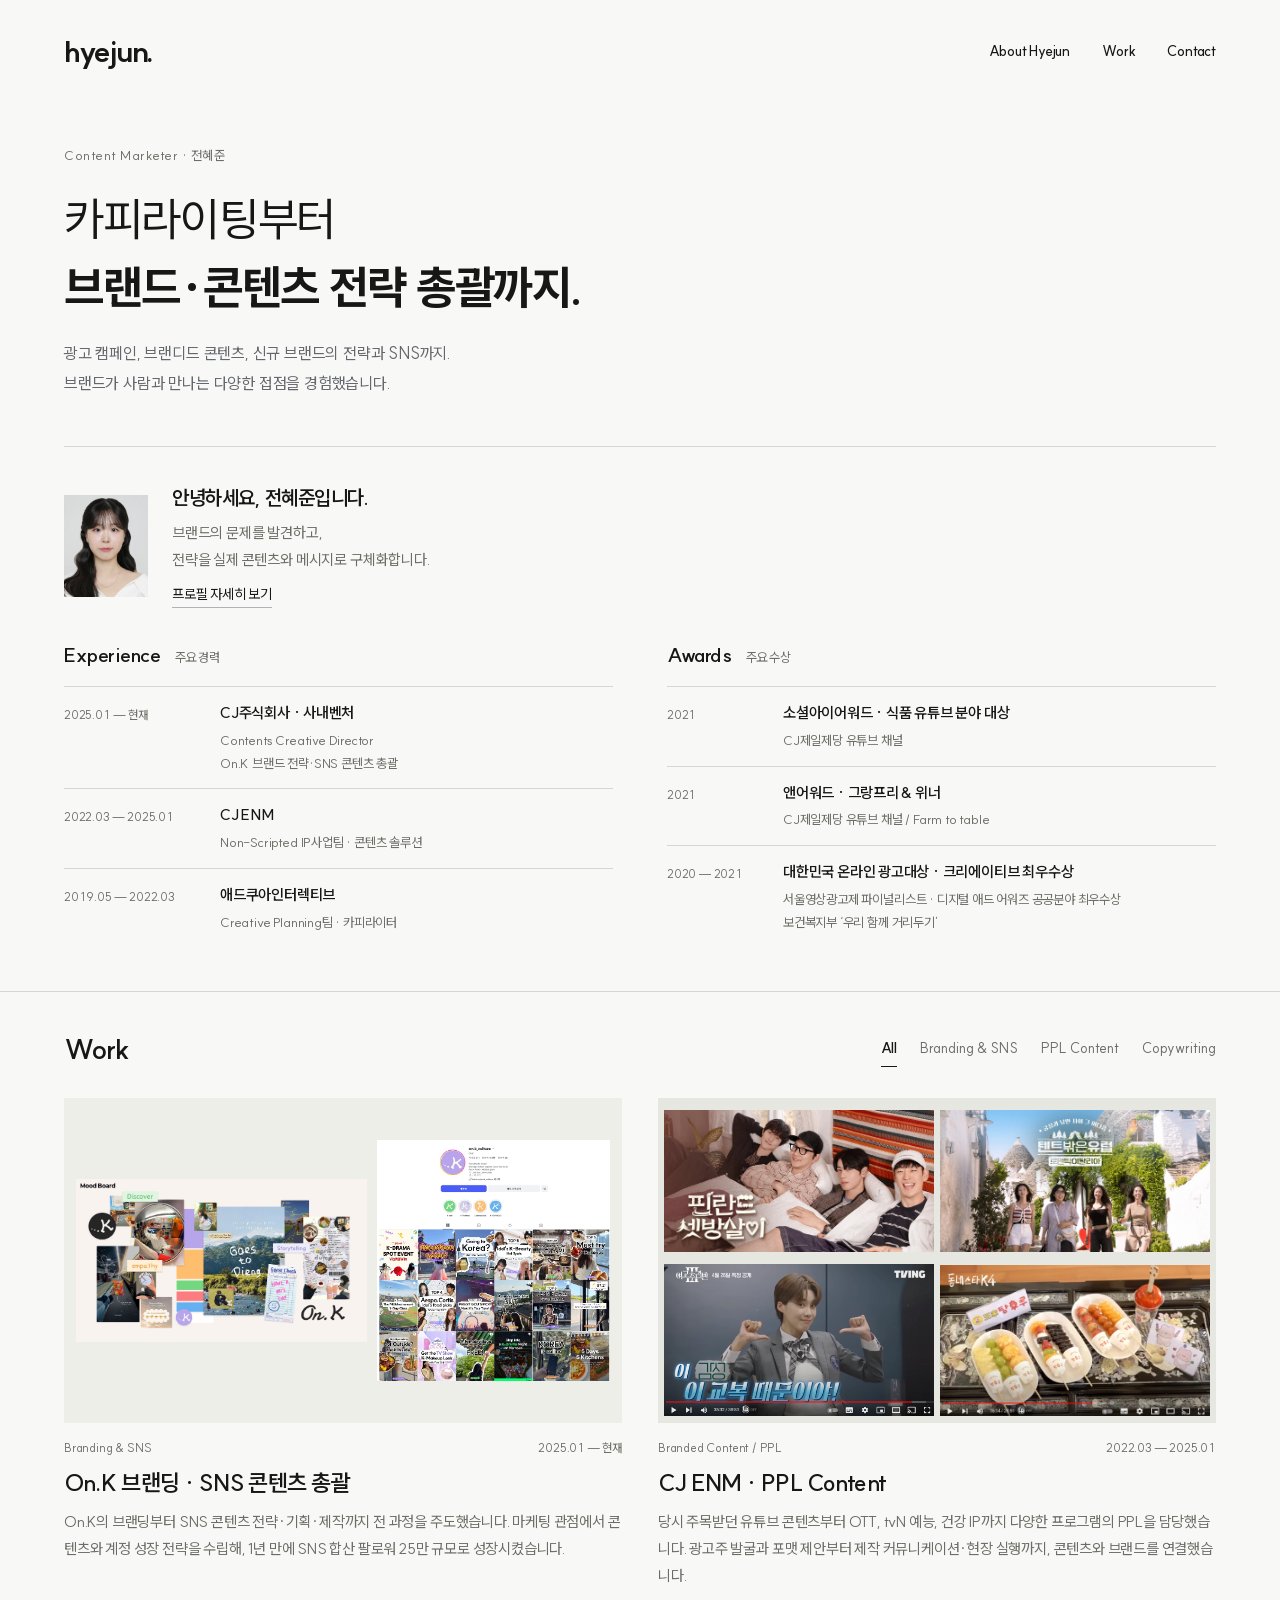
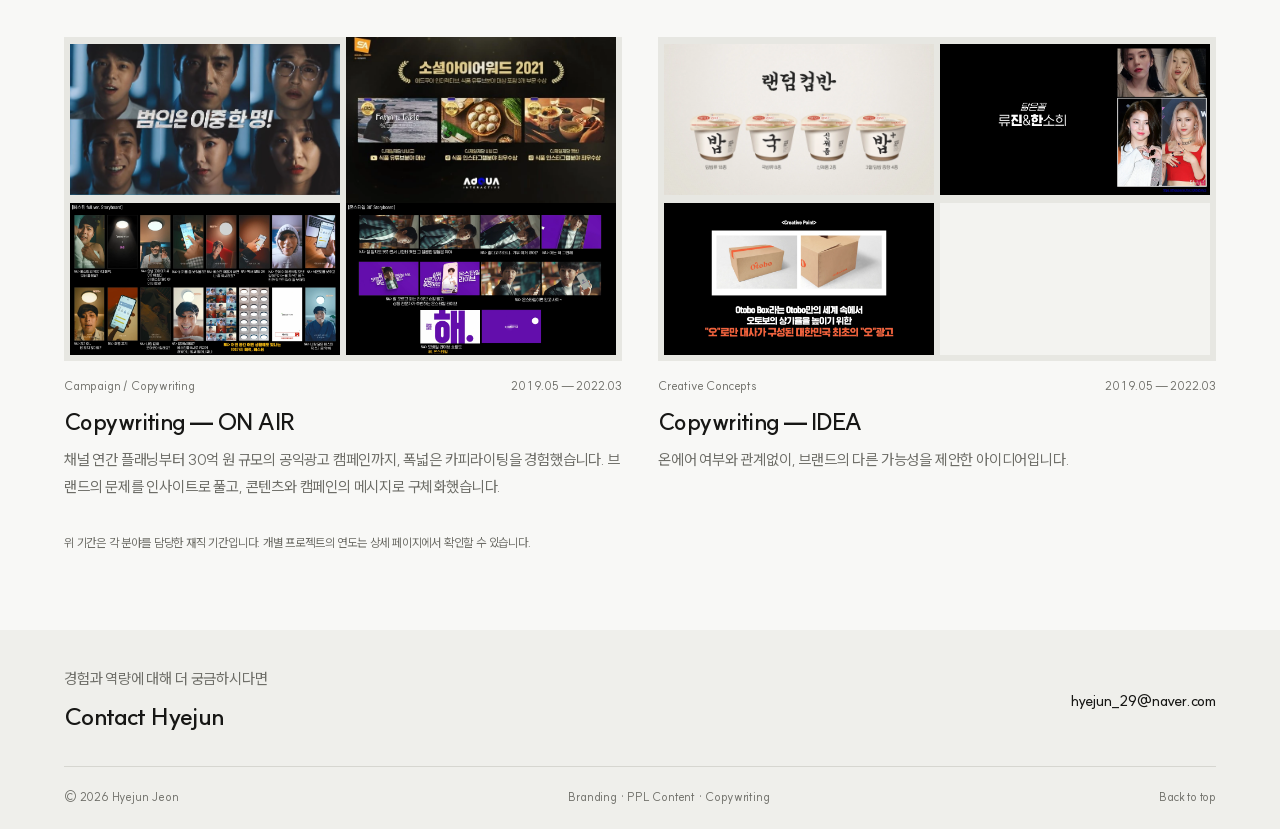
==== commit b55aa837: "Emphasize work scope, campaign scale and On.K end-to-end growth" ====
--- a/index.html
+++ b/index.html
@@ -1 +1 @@
-<!doctype html><html lang="ko"><head><meta charset="UTF-8"><meta name="viewport" content="width=device-width,initial-scale=1"><title>전혜준 | Content Marketer</title><meta name="description" content="카피라이팅부터 브랜드·콘텐츠 전략까지, 전혜준의 포트폴리오."><meta name="theme-color" content="#f8f8f6"><link rel="icon" href="favicon.svg" type="image/svg+xml"><link rel="preload" href="fonts/SUIT-Variable.woff2" as="font" type="font/woff2" crossorigin><link rel="stylesheet" href="style.css?v=20261005-work-panels"><meta property="og:type" content="website"><meta property="og:site_name" content="Hyejun Portfolio"><meta property="og:locale" content="ko_KR"><meta property="og:title" content="전혜준 | Content Marketer"><meta property="og:description" content="카피라이팅부터 브랜드·콘텐츠 전략까지, 전혜준의 포트폴리오."><meta property="og:url" content="https://ajhj48.github.io/hyejun-portfolio/"><meta property="og:image" content="https://ajhj48.github.io/hyejun-portfolio/assets/portfolio-share-v1.jpg"><meta property="og:image:type" content="image/jpeg"><meta property="og:image:width" content="1734"><meta property="og:image:height" content="907"><meta property="og:image:alt" content="HYEJUN JEON PORTFOLIO — Branding, PPL Content, Copywriting"><meta name="twitter:card" content="summary_large_image"><meta name="twitter:title" content="전혜준 | Content Marketer"><meta name="twitter:description" content="카피라이팅부터 브랜드·콘텐츠 전략까지, 전혜준의 포트폴리오."><meta name="twitter:image" content="https://ajhj48.github.io/hyejun-portfolio/assets/portfolio-share-v1.jpg"><meta name="twitter:image:alt" content="HYEJUN JEON PORTFOLIO"><link rel="canonical" href="https://ajhj48.github.io/hyejun-portfolio/"></head><body id="top"><a class="skip-link" href="#main">본문으로 이동</a><header class="site-header"><a class="wordmark" href="index.html" aria-label="Hyejun 포트폴리오 홈">hyejun.</a><nav aria-label="주요 메뉴"><a href="index.html#about">About Hyejun</a><a href="index.html#work">Work</a><a href="index.html#contact">Contact</a></nav></header><main id="main"><section class="opening"><p class="opening-label">Content Marketer · 전혜준</p><h1>카피라이팅부터<br><strong>브랜드·콘텐츠 전략 총괄까지.</strong></h1><p class="opening-description">광고 캠페인, 브랜디드 콘텐츠, 신규 브랜드의 전략과 SNS까지.<br>브랜드가 사람과 만나는 다양한 접점을 경험했습니다.</p></section><section class="intro-career" id="about"><div class="intro-person"><img src="assets/5960b835dd62.webp" alt="전혜준 프로필 사진" width="84" height="102" class="small-portrait"><div><h2>안녕하세요, 전혜준입니다.</h2><p>브랜드의 문제를 발견하고,<br>전략을 실제 콘텐츠와 메시지로 구체화합니다.</p><a class="text-link" href="about.html">프로필 자세히 보기</a></div></div><div class="credentials-grid"><section class="intro-history" aria-labelledby="career-title"><h2 class="section-label" id="career-title">Experience <span>주요 경력</span></h2><div class="career-list"><article><time>2025.01 — 현재</time><div><h3>CJ주식회사 · 사내벤처</h3><p>Contents Creative Director</p><p>On.K 브랜드 전략·SNS 콘텐츠 총괄</p></div></article><article><time>2022.03 — 2025.01</time><div><h3>CJ ENM</h3><p>Non-Scripted IP사업팀 · 콘텐츠 솔루션</p></div></article><article><time>2019.05 — 2022.03</time><div><h3>애드쿠아인터렉티브</h3><p>Creative Planning팀 · 카피라이터</p></div></article></div></section><section class="intro-awards" aria-labelledby="awards-title"><h2 class="section-label" id="awards-title">Awards <span>주요 수상</span></h2><div class="awards-list"><article><time>2021</time><div><h3>소셜아이어워드 · 식품 유튜브 분야 대상</h3><p>CJ제일제당 유튜브 채널</p></div></article><article><time>2021</time><div><h3>앤어워드 · 그랑프리 & 위너</h3><p>CJ제일제당 유튜브 채널 / Farm to table</p></div></article><article><time>2020 — 2021</time><div><h3>대한민국 온라인 광고대상 · 크리에이티브 최우수상</h3><p>서울영상광고제 파이널리스트 · 디지털 애드 어워즈 공공분야 최우수상</p><p>보건복지부 ‘우리 함께 거리두기’</p></div></article></div></section></div></section><section class="work-section" id="work"><div class="section-head"><h2>Work <span id="work-count">3개 업무 영역</span></h2><div class="filters" role="group" aria-label="작업 분야 필터"><button class="active" id="filter-all" data-filter="all" aria-controls="work-panel-all" aria-pressed="true">All</button><button id="filter-brand" data-filter="brand" aria-controls="work-panel-brand" aria-pressed="false">Branding &amp; SNS</button><button id="filter-content" data-filter="content" aria-controls="work-panel-content" aria-pressed="false">PPL Content</button><button id="filter-copy" data-filter="copy" aria-controls="work-panel-copy" aria-pressed="false">Copywriting</button></div></div><div class="work-panel" id="work-panel-all" data-work-panel="all" role="region" aria-labelledby="filter-all"><div class="project-grid"><a class="project-card" data-category="brand" href="on-k.html"><div class="card-image card-on-k collection-collage onk-overview"><div class="collage-tile moodboard-panel"><img src="assets/dc4c7c80dd3a.webp" alt="On.K 브랜드 무드보드" loading="lazy" decoding="async"></div><div class="collage-tile instagram-panel"><img src="assets/590e85eba81e.webp" alt="On.K 인스타그램 프로필과 여러 캐러셀 콘텐츠가 보이는 전체 피드 캡처" loading="lazy" decoding="async"></div></div><div class="card-small"><span>Branding &amp; SNS</span><span>2025.01 — 현재</span></div><h3>On.K 브랜딩 · SNS 콘텐츠 총괄</h3><p>브랜드 방향 설계부터 SNS 콘텐츠 전략·채널 운영·계정 성장까지 총괄했습니다.</p></a><a class="project-card" data-category="content" href="contents-solution.html"><div class="card-image card-contents-solution collection-collage"><div class="collage-tile"><img src="assets/tvn-finland.webp" alt="핀란드 셋방살이" loading="lazy" decoding="async"></div><div class="collage-tile"><img src="assets/tvn-italy.webp" alt="텐트 밖은 유럽" loading="lazy" decoding="async"></div><div class="collage-tile"><img src="assets/c3c98039a7b0.webp" alt="여고추리반3" loading="lazy" decoding="async"></div><div class="collage-tile"><img src="assets/b8959dc64622.webp" alt="동네스타K4" loading="lazy" decoding="async"></div></div><div class="card-small"><span>Branded Content / PPL</span><span>2022.03 — 2025.01</span></div><h3>CJ ENM · PPL Content</h3><p>콘텐츠의 매력과 광고주의 목적 사이, 자연스러운 연결을 만들었습니다.</p></a><a class="project-card" data-category="copy" href="on-air.html"><div class="card-image card-on-air collection-collage"><div class="collage-tile"><img src="assets/0f25f57cc225.webp" alt="햇반컵반 캠페인" loading="lazy" decoding="async"></div><div class="collage-tile"><img src="assets/6eef30f8a696.webp" alt="비비고 유튜브" loading="lazy" decoding="async"></div><div class="collage-tile"><img src="assets/9d2eccc7ae03.webp" alt="베스틴 캠페인" loading="lazy" decoding="async"></div><div class="collage-tile"><img src="assets/1f56256b527c.webp" alt="CJ온스타일 캠페인" loading="lazy" decoding="async"></div></div><div class="card-small"><span>Campaign / Copywriting</span><span>2019.05 — 2022.03</span></div><h3>Copywriting — ON AIR</h3><p>인사이트를 키카피와 캠페인으로. 실제로 세상에 닿은 작업입니다.</p></a><a class="project-card" data-category="copy" href="ideas.html"><div class="card-image card-ideas collection-collage"><div class="collage-tile"><img src="assets/b1326d0b1428.webp" alt="햇반컵반 아이디어" loading="lazy" decoding="async"></div><div class="collage-tile"><img src="assets/79688a3e6758.webp" alt="끌레도르 아이디어" loading="lazy" decoding="async"></div><div class="collage-tile"><img src="assets/11a935d57b03.webp" alt="오토보 아이디어" loading="lazy" decoding="async"></div><div class="collage-tile"><img src="assets/3c36a2945a91.webp" alt="첵스초코 아이디어" loading="lazy" decoding="async"></div></div><div class="card-small"><span>Creative Concepts</span><span>2019.05 — 2022.03</span></div><h3>Copywriting — IDEA</h3><p>온에어 여부와 관계없이, 브랜드의 다른 가능성을 제안한 아이디어입니다.</p></a></div><p class="date-note">위 기간은 각 분야를 담당한 재직 기간입니다. 개별 프로젝트의 연도는 상세 페이지에서 확인할 수 있습니다.</p></div><!-- INLINE WORK PANELS START --><div class="work-panel inline-collection" id="work-panel-brand" data-work-panel="brand" role="region" aria-labelledby="filter-brand" hidden><section class="collection-heading"><div class="collection-meta"><span>Branding &amp; SNS</span><span>2025.01 — 현재</span></div><h3>On.K 브랜딩 · SNS 콘텐츠 총괄</h3><p>방한 외국인 여행 플랫폼 On.K의 브랜드 방향을 설계하고, 마케팅 관점에서 SNS 콘텐츠 전략·채널 운영·계정 성장 전략을 총괄했습니다.</p><ul class="role-keywords" aria-label="담당 역할"><li>브랜드 전략</li><li>콘텐츠 기획</li><li>채널 운영</li><li>계정 성장</li></ul></section><section class="case-grid"><article class="case"><button class="image-zoom case-cover" aria-label="Brand identity 이미지 크게 보기"><img src="assets/dc4c7c80dd3a.webp" alt="Brand identity 작업 썸네일" loading="lazy" decoding="async" ></button><div class="case-text"><div class="case-label"><span>2025.01 — 현재 · 브랜드 전략</span></div><h4>Brand identity</h4><p class="case-description">낯선 한국을 친근하게 경험하는 브랜드. 로고·컬러·무드보드·슬로건의 방향을 하나로 연결했습니다.</p><p class="key-copy">“Step into the Real Korea”</p><dl class="case-facts"><div><dt>한 일</dt><dd>브랜드 방향성, 핸드라이팅 로고·컬러·무드, 슬로건 설계</dd></div><div><dt>결과 · 의미</dt><dd>브랜드의 첫인상과 콘텐츠 톤을 일관된 방향으로 정리</dd></div></dl><details class="case-materials"><summary>작업 이미지 · 영상 더 보기</summary><div class="materials-grid"><button class="image-zoom" aria-label="Brand identity 추가 이미지 크게 보기"><img src="assets/33cc2d3b9e51.webp" alt="Brand identity 추가 작업물" loading="lazy" decoding="async" ></button><button class="image-zoom" aria-label="Brand identity 추가 이미지 크게 보기"><img src="assets/9a85798438f9.webp" alt="Brand identity 추가 작업물" loading="lazy" decoding="async" ></button><button class="image-zoom" aria-label="Brand identity 추가 이미지 크게 보기"><img src="assets/7f128b70aeda.webp" alt="Brand identity 추가 작업물" loading="lazy" decoding="async" ></button></div></details></div></article><article class="case"><button class="image-zoom case-cover" aria-label="SNS 콘텐츠 전략 이미지 크게 보기"><img src="assets/590e85eba81e.webp" alt="SNS 콘텐츠 전략 작업 썸네일" loading="lazy" decoding="async" ></button><div class="case-text"><div class="case-label"><span>2025.06 — 현재 · SNS 운영</span></div><h4>SNS 콘텐츠 전략</h4><p class="case-description">마케팅 관점에서 타깃의 관심과 행동을 분석해 콘텐츠 전략과 계정 성장 전략을 수립했습니다. 콘텐츠를 네 가지 역할로 편성하고, 댓글·저장·공유 반응을 다음 콘텐츠 기획에 반영했습니다.</p><dl class="case-facts"><div><dt>한 일</dt><dd>콘텐츠 전략 및 계정 성장 전략 수립, 콘텐츠 카테고리 설계, 채널별 편성, 고객 반응 분석</dd></div><div><dt>결과 · 의미</dt><dd>SNS 합산 팔로워 25만+ (원문 기재 수치)</dd></div></dl><details class="case-materials"><summary>작업 이미지 · 영상 더 보기</summary><div class="materials-grid"><button class="image-zoom" aria-label="SNS 콘텐츠 전략 추가 이미지 크게 보기"><img src="assets/0fdab0b12f5b.webp" alt="SNS 콘텐츠 전략 추가 작업물" loading="lazy" decoding="async" ></button></div><div class="video-links"><a href="https://www.instagram.com/on.k_culture/" target="_blank" rel="noopener noreferrer">인스타그램</a><a href="https://www.youtube.com/@onk_koreatravel" target="_blank" rel="noopener noreferrer">유튜브</a></div></details></div></article></section><section class="strategy-section"><div class="strategy-intro"><span class="eyebrow">SNS STRATEGY</span><h4>각 콘텐츠에,<br>다른 역할을 주었습니다.</h4><p>관심 → 브랜드 이해 → 여행 정보 활용.<br>고객의 반응을 다음 콘텐츠 기획에 반영했습니다.</p></div><div class="strategy-tables"><table><caption>콘텐츠 카테고리와 역할</caption><thead><tr><th scope="col">카테고리</th><th scope="col">무엇을 담았나</th><th scope="col">역할</th></tr></thead><tbody><tr><th scope="row">K-Moment</th><td>한국의 순간·밈</td><td>가볍게 소비하고 공유</td></tr><tr><th scope="row">Hidden-K</th><td>숨은 장소·로컬 문화</td><td>새로운 여행 관심 발견</td></tr><tr><th scope="row">Only With On.K</th><td>브랜드만의 관점·경험</td><td>브랜드 메시지 전달</td></tr><tr><th scope="row">K-Pick Map</th><td>맛집·스팟·여행 정보</td><td>저장·공유·댓글로 니즈 파악</td></tr></tbody></table><table><caption>채널별 운영 방향</caption><thead><tr><th scope="col">채널</th><th scope="col">전략</th></tr></thead><tbody><tr><th scope="row">Instagram</th><td>비주얼 중심의 K-Culture 콘텐츠 / 저장·공유 유도</td></tr><tr><th scope="row">YouTube</th><td>K-Culture를 깊이 있게 경험하는 영상 콘텐츠</td></tr><tr><th scope="row">브랜드 채널</th><td>On.K의 브랜드 메시지와 서비스 전달</td></tr></tbody></table></div></section><section class="impact-section"><div class="section-head"><h4>K-Pick Map</h4><p>‘유명한 한국’보다 ‘진짜 한국’에 대한 니즈를 콘텐츠로.</p></div><div class="impact-grid"><article><a class="reel-link" href="https://www.instagram.com/reel/DKig7NKylDf/?stkn=MW93ZXNvd2t1NXZiaw==" target="_blank" rel="noopener noreferrer" aria-label="경복궁 인스타그램 릴스 보기"><img src="assets/7d22a12dc758.webp" alt="경복궁 K-Pick Map" loading="lazy" decoding="async" ></a><h5>경복궁</h5><p>조회수 <strong>1,300만+</strong></p></article><article><a class="reel-link" href="https://www.instagram.com/reel/DYWoiwUP2hQ/?stkn=NGtvOGlsdWtuZG9r" target="_blank" rel="noopener noreferrer" aria-label="명동 야시장 인스타그램 릴스 보기"><img src="assets/9e9f6a1c0204.webp" alt="명동 야시장 K-Pick Map" loading="lazy" decoding="async" ></a><h5>명동 야시장</h5><p>조회수 <strong>1,212만+</strong></p></article><article><a class="reel-link" href="https://www.instagram.com/reel/DY6zq4CPJZL/?stkn=aDQwcGl0MzM3enc4" target="_blank" rel="noopener noreferrer" aria-label="남산 인스타그램 릴스 보기"><img src="assets/bac192288637.webp" alt="남산 K-Pick Map" loading="lazy" decoding="async" ></a><h5>남산</h5><p>조회수 <strong>796만+</strong></p></article></div></section></div><div class="work-panel inline-collection" id="work-panel-content" data-work-panel="content" role="region" aria-labelledby="filter-content" hidden><section class="collection-heading"><div class="collection-meta"><span>PPL Content / Sponsorship</span><span>2022.03 — 2025.01</span></div><h3>CJ ENM · PPL Content</h3><p>광고주 발굴부터 포맷 제안, 제작 커뮤니케이션과 현장 실행까지. 콘텐츠 안에서 브랜드의 자리를 찾았습니다.</p></section><section class="case-grid"><article class="case"><button class="image-zoom case-cover" aria-label="핀란드 셋방살이 이미지 크게 보기"><img src="assets/tvn-finland.webp" alt="핀란드 셋방살이 작업 썸네일" loading="lazy" decoding="async" ></button><div class="case-text"><div class="case-label"><span>방영 2024.12.06 — 2025.02.07</span></div><h4>핀란드 셋방살이</h4><p class="case-description">12억 원 규모의 협찬 커뮤니케이션을 담당하며 프로그램과 브랜드를 연결했습니다.</p><dl class="case-facts"><div><dt>한 일</dt><dd>협찬 커뮤니케이션 담당</dd></div><div><dt>결과 · 의미</dt><dd>12억 원 규모 협찬의 커뮤니케이션 수행</dd></div></dl><a class="source-link" href="https://tvn.cjenm.com/ko/Rented-In-Finland/" target="_blank" rel="noopener noreferrer">프로그램 정보 · 이미지 출처: tvN</a></div></article><article class="case"><button class="image-zoom case-cover" aria-label="텐트 밖은 유럽 5 — 로맨틱 이탈리아 이미지 크게 보기"><img src="assets/tvn-italy.webp" alt="텐트 밖은 유럽 5 — 로맨틱 이탈리아 작업 썸네일" loading="lazy" decoding="async" ></button><div class="case-text"><div class="case-label"><span>방영 2024.10.17 — 2025.01.02</span></div><h4>텐트 밖은 유럽 5 — 로맨틱 이탈리아</h4><p class="case-description">여행·캠핑 예능의 콘텐츠 안에서 브랜드가 함께할 수 있도록 협찬을 담당했습니다.</p><dl class="case-facts"><div><dt>한 일</dt><dd>프로그램 협찬 담당</dd></div><div><dt>결과 · 의미</dt><dd>여행·캠핑 콘텐츠 내 브랜드 협찬 진행</dd></div></dl><a class="source-link" href="https://tvn.cjenm.com/ko/Europe-Outside-Your-Tent-Romantic-Italy/" target="_blank" rel="noopener noreferrer">프로그램 정보 · 이미지 출처: tvN</a></div></article><article class="case"><button class="image-zoom case-cover" aria-label="70억의 선택 이미지 크게 보기"><img src="assets/e91dc0af39a1.webp" alt="70억의 선택 작업 썸네일" loading="lazy" decoding="async" ></button><div class="case-text"><div class="case-label"><span>2022 — 2025 · 재직 기간 내</span></div><h4>70억의 선택</h4><p class="case-description">건강 IP의 세일즈 구조를 이해하고, 광고주와 제작·심의를 조율했습니다.</p><dl class="case-facts"><div><dt>한 일</dt><dd>광고주·대행사 미팅, 제작진·작가·심의 커뮤니케이션, 현장 PPL 관리</dd></div><div><dt>결과 · 의미</dt><dd>콘텐츠 구조에 맞춘 협찬 실행</dd></div></dl><details class="case-materials"><summary>작업 이미지 · 영상 더 보기</summary><div class="video-links"><a href="https://www.youtube.com/watch?v=wI40dR8Ya20" target="_blank" rel="noopener noreferrer">영상 보기</a></div></details></div></article><article class="case"><button class="image-zoom case-cover" aria-label="여고추리반3 — 감성교복 PPL 이미지 크게 보기"><img src="assets/c3c98039a7b0.webp" alt="여고추리반3 — 감성교복 PPL 작업 썸네일" loading="lazy" decoding="async" ></button><div class="case-text"><div class="case-label"><span>2024 · 시즌3</span></div><h4>여고추리반3 — 감성교복 PPL</h4><p class="case-description">제작진이 필요한 교복을 협찬 솔루션으로 연결해 제작과 브랜드 모두의 목적을 충족했습니다.</p><dl class="case-facts"><div><dt>한 일</dt><dd>신규 광고주 발굴, 선제안·미팅·실행, 현장 PPL 관리</dd></div><div><dt>결과 · 의미</dt><dd>감성교복 협찬 성사 및 제작 비용 부담 경감</dd></div></dl><details class="case-materials"><summary>작업 이미지 · 영상 더 보기</summary><div class="video-links"><a href="https://www.youtube.com/watch?v=uBsOh4SraJA" target="_blank" rel="noopener noreferrer">영상 보기</a></div></details></div></article><article class="case"><button class="image-zoom case-cover" aria-label="동네스타K4 — 타깃 맞춤 PPL 이미지 크게 보기"><img src="assets/b8959dc64622.webp" alt="동네스타K4 — 타깃 맞춤 PPL 작업 썸네일" loading="lazy" decoding="async" ></button><div class="case-text"><div class="case-label"><span>2024 · 시즌4</span></div><h4>동네스타K4 — 타깃 맞춤 PPL</h4><p class="case-description">셀럽 토크쇼의 게스트와 1020 구독자층에 맞춰 문화콘텐츠·브랜드 PPL을 제안했습니다.</p><dl class="case-facts"><div><dt>한 일</dt><dd>문화콘텐츠 PPL 제안·실행, 게스트와 업종 매칭</dd></div><div><dt>결과 · 의미</dt><dd>제작진의 섭외 부담을 덜고 프로그램에 맞는 협찬 진행</dd></div></dl><details class="case-materials"><summary>작업 이미지 · 영상 더 보기</summary><div class="materials-grid"><button class="image-zoom" aria-label="동네스타K4 — 타깃 맞춤 PPL 추가 이미지 크게 보기"><img src="assets/cf431673523e.webp" alt="동네스타K4 — 타깃 맞춤 PPL 추가 작업물" loading="lazy" decoding="async" ></button><button class="image-zoom" aria-label="동네스타K4 — 타깃 맞춤 PPL 추가 이미지 크게 보기"><img src="assets/d8a0a019dc9d.webp" alt="동네스타K4 — 타깃 맞춤 PPL 추가 작업물" loading="lazy" decoding="async" ></button><button class="image-zoom" aria-label="동네스타K4 — 타깃 맞춤 PPL 추가 이미지 크게 보기"><img src="assets/4052adebcdeb.webp" alt="동네스타K4 — 타깃 맞춤 PPL 추가 작업물" loading="lazy" decoding="async" ></button></div><div class="video-links"><a href="https://www.youtube.com/watch?v=ptiKeDNuxd0" target="_blank" rel="noopener noreferrer">영상 01</a><a href="https://www.youtube.com/watch?v=PEoaf5tYZkY" target="_blank" rel="noopener noreferrer">영상 02</a><a href="https://www.youtube.com/watch?v=hhipCONR_X4" target="_blank" rel="noopener noreferrer">영상 03</a><a href="https://www.youtube.com/watch?v=Qd7dvFX1zPc" target="_blank" rel="noopener noreferrer">영상 04</a><a href="https://www.youtube.com/watch?v=3eSZJEaZfdk" target="_blank" rel="noopener noreferrer">영상 05</a></div></details></div></article><article class="case"><button class="image-zoom case-cover" aria-label="어서오세요 웰컴스토어에 이미지 크게 보기"><img src="assets/1e0c312b3413.webp" alt="어서오세요 웰컴스토어에 작업 썸네일" loading="lazy" decoding="async" ></button><div class="case-text"><div class="case-label"><span>2022 — 2025 · 재직 기간 내</span></div><h4>어서오세요 웰컴스토어에</h4><p class="case-description">콘텐츠 선공개를 라이브 커머스로 연결한 오피스물 형식의 브랜디드 콘텐츠입니다.</p><dl class="case-facts"><div><dt>한 일</dt><dd>TF 포맷 아이데이션, 광고주 선별, 인물·회차 아이디어 보조</dd></div><div><dt>결과 · 의미</dt><dd>광고주 5개 / 조회수 100만+ / 라이브 커머스 최고 매출 5천만 원</dd></div></dl><details class="case-materials"><summary>작업 이미지 · 영상 더 보기</summary><div class="materials-grid"><button class="image-zoom" aria-label="어서오세요 웰컴스토어에 추가 이미지 크게 보기"><img src="assets/f8a48dce4a8a.webp" alt="어서오세요 웰컴스토어에 추가 작업물" loading="lazy" decoding="async" ></button><button class="image-zoom" aria-label="어서오세요 웰컴스토어에 추가 이미지 크게 보기"><img src="assets/d0eb7b1d6d7f.webp" alt="어서오세요 웰컴스토어에 추가 작업물" loading="lazy" decoding="async" ></button><button class="image-zoom" aria-label="어서오세요 웰컴스토어에 추가 이미지 크게 보기"><img src="assets/16d5345818fd.webp" alt="어서오세요 웰컴스토어에 추가 작업물" loading="lazy" decoding="async" ></button><button class="image-zoom" aria-label="어서오세요 웰컴스토어에 추가 이미지 크게 보기"><img src="assets/1d41322b2df5.webp" alt="어서오세요 웰컴스토어에 추가 작업물" loading="lazy" decoding="async" ></button></div><div class="video-links"><a href="https://www.youtube.com/watch?v=EJSGFFBnZgY" target="_blank" rel="noopener noreferrer">영상 01</a><a href="https://www.youtube.com/watch?v=jnXY7dAMSGA" target="_blank" rel="noopener noreferrer">영상 02</a><a href="https://www.youtube.com/watch?v=sYU5duiPn5U" target="_blank" rel="noopener noreferrer">영상 03</a><a href="https://www.youtube.com/watch?v=TF7vyazQAs0" target="_blank" rel="noopener noreferrer">영상 04</a><a href="https://www.youtube.com/watch?v=bz_WyqfI-28" target="_blank" rel="noopener noreferrer">영상 05</a><a href="https://www.youtube.com/watch?v=VKvq2c6GCXE" target="_blank" rel="noopener noreferrer">영상 06</a></div></details></div></article><article class="case"><a class="case-cover video-cover" href="https://www.youtube.com/watch?v=DzzbKD9vlb4" target="_blank" rel="noopener noreferrer" aria-label="방과후 / 밴드부 · 댄스부 영상 보기"><span class="cover-title">방과후<br>밴드부 · 댄스부<small>영상 보기</small></span><img class="external-thumbnail" src="https://i.ytimg.com/vi/DzzbKD9vlb4/hqdefault.jpg" alt="방과후 / 밴드부 · 댄스부 영상 썸네일" loading="lazy"></a><div class="case-text"><div class="case-label"><span>2022 — 2023</span></div><h4>방과후 밴드부 · 방과후 댄스부</h4><p class="case-description">청소년이 직접 노담송과 댄스 챌린지를 만드는 참여형 노담 캠페인입니다.</p><dl class="case-facts"><div><dt>한 일</dt><dd>밴드부·댄스부 컨셉 제안, 광고주·제작 의견 조율, 래원·출연진 행사 섭외 제안</dd></div><div><dt>결과 · 의미</dt><dd>브랜디드 콘텐츠를 음원·챌린지·오프라인 행사로 확장 / 2년 연속 진행</dd></div></dl><details class="case-materials"><summary>작업 이미지 · 영상 더 보기</summary><div class="video-links"><a href="https://www.youtube.com/watch?v=DzzbKD9vlb4" target="_blank" rel="noopener noreferrer">영상 01</a><a href="https://www.youtube.com/watch?v=Tbm0d060ltU" target="_blank" rel="noopener noreferrer">영상 02</a></div></details></div></article><article class="case"><button class="image-zoom case-cover" aria-label="겁도 없꾸라 — 기획·브랜디드 PPL 이미지 크게 보기"><img src="assets/82c535ae0239.webp" alt="겁도 없꾸라 — 기획·브랜디드 PPL 작업 썸네일" loading="lazy" decoding="async" ></button><div class="case-text"><div class="case-label"><span>2022 — 2025 · 재직 기간 내</span></div><h4>겁도 없꾸라 — 기획·브랜디드 PPL</h4><p class="case-description">게임 속 요리 미션을 현실에서 재현해 원신을 콘텐츠의 에피소드로 녹였습니다.</p><dl class="case-facts"><div><dt>한 일</dt><dd>게임 요리 재현 컨셉 제안, 광고주·제작팀 의견 조율</dd></div><div><dt>결과 · 의미</dt><dd>해당 브랜디드 회차 조회수 125만 (원문 기재 수치)</dd></div></dl><details class="case-materials"><summary>작업 이미지 · 영상 더 보기</summary><div class="materials-grid"><button class="image-zoom" aria-label="겁도 없꾸라 — 기획·브랜디드 PPL 추가 이미지 크게 보기"><img src="assets/fde7fd398b8f.webp" alt="겁도 없꾸라 — 기획·브랜디드 PPL 추가 작업물" loading="lazy" decoding="async" ></button><button class="image-zoom" aria-label="겁도 없꾸라 — 기획·브랜디드 PPL 추가 이미지 크게 보기"><img src="assets/3e04fea7b8e4.webp" alt="겁도 없꾸라 — 기획·브랜디드 PPL 추가 작업물" loading="lazy" decoding="async" ></button></div><div class="video-links"><a href="https://www.youtube.com/watch?v=iU9W__U440I" target="_blank" rel="noopener noreferrer">영상 01</a><a href="https://www.youtube.com/watch?v=udAkMdSgPQs" target="_blank" rel="noopener noreferrer">영상 02</a><a href="https://www.youtube.com/watch?v=J2GD80Oxf24" target="_blank" rel="noopener noreferrer">영상 03</a><a href="https://www.youtube.com/watch?v=fypo_bXOu6g" target="_blank" rel="noopener noreferrer">영상 04</a></div></details></div></article><article class="case"><button class="image-zoom case-cover" aria-label="낮술의 기하핰 — 시즌 1·2 이미지 크게 보기"><img src="assets/bd6bd4fafdc9.webp" alt="낮술의 기하핰 — 시즌 1·2 작업 썸네일" loading="lazy" decoding="async" ></button><div class="case-text"><div class="case-label"><span>2022 — 2025 · 재직 기간 내</span></div><h4>낮술의 기하핰 — 시즌 1·2</h4><p class="case-description">낮술 기행의 맥락에 맞는 주류·픽업 앱·숙박 브랜드를 연결했습니다.</p><dl class="case-facts"><div><dt>한 일</dt><dd>광고주 선별·제안, 광고주와 제작팀 의견 조율</dd></div><div><dt>결과 · 의미</dt><dd>탈리스커·데일리샷·컨디션·여기어때 PPL 진행</dd></div></dl><details class="case-materials"><summary>작업 이미지 · 영상 더 보기</summary><div class="materials-grid"><button class="image-zoom" aria-label="낮술의 기하핰 — 시즌 1·2 추가 이미지 크게 보기"><img src="assets/800280ddb8ed.webp" alt="낮술의 기하핰 — 시즌 1·2 추가 작업물" loading="lazy" decoding="async" ></button><button class="image-zoom" aria-label="낮술의 기하핰 — 시즌 1·2 추가 이미지 크게 보기"><img src="assets/20c1c9f89462.webp" alt="낮술의 기하핰 — 시즌 1·2 추가 작업물" loading="lazy" decoding="async" ></button></div><div class="video-links"><a href="https://www.youtube.com/watch?v=jZeaTbxQGeY" target="_blank" rel="noopener noreferrer">영상 01</a><a href="https://www.youtube.com/watch?v=WIJGA2NsG-U" target="_blank" rel="noopener noreferrer">영상 02</a><a href="https://www.youtube.com/watch?v=OOHJh9iMIIU" target="_blank" rel="noopener noreferrer">영상 03</a><a href="https://www.youtube.com/watch?v=x4AcxlxGTvA" target="_blank" rel="noopener noreferrer">영상 04</a></div></details></div></article><article class="case"><button class="image-zoom case-cover" aria-label="소년탐정 김지웅 · 태양의 운동부 이미지 크게 보기"><img src="assets/628d4199fb47.webp" alt="소년탐정 김지웅 · 태양의 운동부 작업 썸네일" loading="lazy" decoding="async" ></button><div class="case-text"><div class="case-label"><span>2022 — 2025 · 재직 기간 내</span></div><h4>소년탐정 김지웅 · 태양의 운동부</h4><p class="case-description">1020 팬덤과 글로벌 멤버의 특성에 맞춰 간식·의류·글로벌 브랜드 협찬을 제안했습니다.</p><dl class="case-facts"><div><dt>한 일</dt><dd>브랜디드 회차 사전 답사·조율, 광고주 선별·제안, 제작 커뮤니케이션</dd></div><div><dt>결과 · 의미</dt><dd>달콤왕가탕후루·유니온페이·노스페이스 협찬 사례</dd></div></dl><details class="case-materials"><summary>작업 이미지 · 영상 더 보기</summary><div class="materials-grid"><button class="image-zoom" aria-label="소년탐정 김지웅 · 태양의 운동부 추가 이미지 크게 보기"><img src="assets/6271bf0a7556.webp" alt="소년탐정 김지웅 · 태양의 운동부 추가 작업물" loading="lazy" decoding="async" ></button><button class="image-zoom" aria-label="소년탐정 김지웅 · 태양의 운동부 추가 이미지 크게 보기"><img src="assets/196096cdf6d2.webp" alt="소년탐정 김지웅 · 태양의 운동부 추가 작업물" loading="lazy" decoding="async" ></button></div><div class="video-links"><a href="https://www.youtube.com/watch?v=ijIcVIXdPxU" target="_blank" rel="noopener noreferrer">영상 01</a><a href="https://www.youtube.com/watch?v=YE8Wo0ARPVs" target="_blank" rel="noopener noreferrer">영상 02</a><a href="https://www.youtube.com/watch?v=HO5RvFSaFvw" target="_blank" rel="noopener noreferrer">영상 03</a></div></details></div></article></section><p class="collection-note">성과 수치는 제공된 포트폴리오 기준입니다. 방영 기간은 프로젝트 제작·참여 기간과 다릅니다.</p></div><div class="work-panel inline-collection" id="work-panel-copy" data-work-panel="copy" role="region" aria-labelledby="filter-copy" hidden><nav class="copy-sections" aria-label="카피라이팅 섹션"><a href="#copy-on-air">Copywriting / ON AIR</a><a href="#copy-idea">Copywriting / IDEA</a></nav><section class="copy-collection" id="copy-on-air"><section class="collection-heading"><div class="collection-meta"><span>Campaign / Copywriting</span><span>2019.05 — 2022.03</span></div><h3>Copywriting — ON AIR</h3><p>브랜드의 문제를 인사이트로 풀고, 실제 캠페인으로 구현했습니다.</p></section><section class="case-grid"><article class="case"><a class="case-cover video-cover" href="https://www.youtube.com/watch?v=D3PA8Yyznh4" target="_blank" rel="noopener noreferrer" aria-label="비비고 / 연간 유튜브 콘텐츠 영상 보기"><span class="cover-title">비비고<br>연간 유튜브 콘텐츠<small>영상 보기</small></span><img class="external-thumbnail" src="https://i.ytimg.com/vi/D3PA8Yyznh4/hqdefault.jpg" alt="비비고 / 연간 유튜브 콘텐츠 영상 썸네일" loading="lazy"></a><div class="case-text"><div class="case-label"><span>2021</span><span>프로젝트 기여도 10/10</span></div><h4>비비고 — 연간 유튜브 콘텐츠 기획</h4><p class="case-description">제철 요리·랭킹쇼·사연 도시락 등 서로 다른 포맷으로 브랜드의 연간 유튜브 콘텐츠를 설계했습니다. 약 20편의 영상이 온에어되었습니다.</p><dl class="case-facts"><div><dt>한 일</dt><dd>연간 컨셉 제안, 시리즈별 시놉시스 구성</dd></div><div><dt>결과 · 의미</dt><dd>소셜아이어워드 2021 식품 유튜브 분야 대상</dd></div></dl><details class="case-materials"><summary>작업 이미지 · 영상 더 보기</summary><div class="materials-grid"><button class="image-zoom" aria-label="비비고 — 연간 유튜브 Creative Planning 추가 이미지 크게 보기"><img src="assets/6eef30f8a696.webp" alt="비비고 — 연간 유튜브 Creative Planning 추가 작업물" loading="lazy" decoding="async" ></button><button class="image-zoom" aria-label="비비고 — 연간 유튜브 Creative Planning 추가 이미지 크게 보기"><img src="assets/5d03e0c23912.webp" alt="비비고 — 연간 유튜브 Creative Planning 추가 작업물" loading="lazy" decoding="async" ></button></div><div class="video-links"><a href="https://www.youtube.com/watch?v=D3PA8Yyznh4" target="_blank" rel="noopener noreferrer">영상 01</a><a href="https://www.youtube.com/playlist?list=PLNP46hjJbjGfm1VTjISVKoNvjH30D8IY0" target="_blank" rel="noopener noreferrer">영상 02</a><a href="https://www.youtube.com/watch?v=u4fMA5u7T5k" target="_blank" rel="noopener noreferrer">영상 03</a><a href="https://www.youtube.com/playlist?list=PLNP46hjJbjGfoBxAxUvBhAQGAqku94nNa" target="_blank" rel="noopener noreferrer">영상 04</a><a href="https://www.youtube.com/watch?v=GBREdTg7wK0" target="_blank" rel="noopener noreferrer">영상 05</a><a href="https://www.youtube.com/playlist?list=PLNP46hjJbjGc1Ri9czX78FtkUUE2BrMkj" target="_blank" rel="noopener noreferrer">영상 06</a><a href="https://www.youtube.com/watch?v=KpSWIksV6gc" target="_blank" rel="noopener noreferrer">영상 07</a><a href="https://www.youtube.com/watch?v=Din8bZwmdqM&amp;list=PLNP46hjJbjGdakC8tqJbYJ0HHObV-JSCo" target="_blank" rel="noopener noreferrer">영상 08</a><a href="https://www.youtube.com/watch?v=NZOtaZwnZ4E" target="_blank" rel="noopener noreferrer">영상 09</a></div></details></div></article><article class="case"><button class="image-zoom case-cover" aria-label="햇반컵반 — 명탐정컵반즈 이미지 크게 보기"><img src="assets/0f25f57cc225.webp" alt="햇반컵반 — 명탐정컵반즈 작업 썸네일" loading="lazy" decoding="async" ></button><div class="case-text"><div class="case-label"><span>2019 — 2022 · 재직 기간 내</span><span>프로젝트 기여도 7/10</span></div><h4>햇반컵반 — 명탐정컵반즈</h4><p class="case-description">Z세대가 직접 퀴즈를 풀고 팝업스토어를 찾는, 온·오프라인 참여형 캠페인입니다.</p><p class="key-copy">“먹으면 반햇, 햇반컵반햇”</p><dl class="case-facts"><div><dt>한 일</dt><dd>티저 구조, 모델 나문희 제안, 컨셉 디테일</dd></div><div><dt>결과 · 의미</dt><dd>디지털 영상 18개와 팝업·크리에이터 협업으로 접점 확장</dd></div></dl><details class="case-materials"><summary>작업 이미지 · 영상 더 보기</summary><div class="materials-grid"><button class="image-zoom" aria-label="햇반컵반 — 명탐정컵반즈 추가 이미지 크게 보기"><img src="assets/e867d572d9de.webp" alt="햇반컵반 — 명탐정컵반즈 추가 작업물" loading="lazy" decoding="async" ></button><button class="image-zoom" aria-label="햇반컵반 — 명탐정컵반즈 추가 이미지 크게 보기"><img src="assets/71520570a56a.webp" alt="햇반컵반 — 명탐정컵반즈 추가 작업물" loading="lazy" decoding="async" ></button><button class="image-zoom" aria-label="햇반컵반 — 명탐정컵반즈 추가 이미지 크게 보기"><img src="assets/bcd97fb4456d.webp" alt="햇반컵반 — 명탐정컵반즈 추가 작업물" loading="lazy" decoding="async" ></button><button class="image-zoom" aria-label="햇반컵반 — 명탐정컵반즈 추가 이미지 크게 보기"><img src="assets/051d6c9b5d47.webp" alt="햇반컵반 — 명탐정컵반즈 추가 작업물" loading="lazy" decoding="async" ></button><button class="image-zoom" aria-label="햇반컵반 — 명탐정컵반즈 추가 이미지 크게 보기"><img src="assets/0086bb330324.webp" alt="햇반컵반 — 명탐정컵반즈 추가 작업물" loading="lazy" decoding="async" ></button><button class="image-zoom" aria-label="햇반컵반 — 명탐정컵반즈 추가 이미지 크게 보기"><img src="assets/641465919945.webp" alt="햇반컵반 — 명탐정컵반즈 추가 작업물" loading="lazy" decoding="async" ></button><button class="image-zoom" aria-label="햇반컵반 — 명탐정컵반즈 추가 이미지 크게 보기"><img src="assets/95eccec312dc.webp" alt="햇반컵반 — 명탐정컵반즈 추가 작업물" loading="lazy" decoding="async" ></button><button class="image-zoom" aria-label="햇반컵반 — 명탐정컵반즈 추가 이미지 크게 보기"><img src="assets/167df4ab8407.webp" alt="햇반컵반 — 명탐정컵반즈 추가 작업물" loading="lazy" decoding="async" ></button></div><div class="video-links"><a href="https://www.youtube.com/watch?v=uy3qI4HYFAc" target="_blank" rel="noopener noreferrer">영상 01</a><a href="https://www.youtube.com/watch?v=C2szwd5PCFU" target="_blank" rel="noopener noreferrer">영상 02</a><a href="https://www.youtube.com/watch?v=-dnySEM1V5s" target="_blank" rel="noopener noreferrer">영상 03</a></div></details></div></article><article class="case"><button class="image-zoom case-cover" aria-label="베스틴 — 100가지 빛의 매력 이미지 크게 보기"><img src="assets/9d2eccc7ae03.webp" alt="베스틴 — 100가지 빛의 매력 작업 썸네일" loading="lazy" decoding="async" ></button><div class="case-text"><div class="case-label"><span>2019 — 2022 · 재직 기간 내</span><span>프로젝트 기여도 10/10</span></div><h4>베스틴 — 100가지 빛의 매력</h4><p class="case-description">최준의 캐릭터와 조명의 100가지 빛 조절 기능을 연결했습니다.</p><p class="key-copy">“어떤 공간 어떤 생활에도 빛나는 100가지 매력, 베스틴”</p><dl class="case-facts"><div><dt>한 일</dt><dd>전체 캠페인 아이디어·카피라이팅</dd></div><div><dt>결과 · 의미</dt><dd>첫 제안한 아이디어를 실제 캠페인으로 구현</dd></div></dl><details class="case-materials"><summary>작업 이미지 · 영상 더 보기</summary><div class="video-links"><a href="https://www.youtube.com/watch?v=KVwznLqAajI" target="_blank" rel="noopener noreferrer">영상 01</a><a href="https://www.youtube.com/watch?v=bWKM9RckZjo" target="_blank" rel="noopener noreferrer">영상 02</a><a href="https://www.youtube.com/watch?v=kk74Q88xhU4" target="_blank" rel="noopener noreferrer">영상 03</a></div></details></div></article><article class="case"><button class="image-zoom case-cover" aria-label="CJ온스타일 — 해. 온스타일 이미지 크게 보기"><img src="assets/1f56256b527c.webp" alt="CJ온스타일 — 해. 온스타일 작업 썸네일" loading="lazy" decoding="async" ></button><div class="case-text"><div class="case-label"><span>2019 — 2022 · 재직 기간 내</span><span>프로젝트 기여도 6/10</span></div><h4>CJ온스타일 — 해. 온스타일</h4><p class="case-description">검증된 상품 전문가와 끝까지 이어지는 소통을, 라이브 쇼핑의 차별점으로 전달했습니다.</p><p class="key-copy">“해. 온스타일”</p><dl class="case-facts"><div><dt>한 일</dt><dd>광고 컨셉 제안, 일부 카피라이팅</dd></div><div><dt>결과 · 의미</dt><dd>홈쇼핑의 강점을 라이브 쇼핑의 언어로 전환</dd></div></dl><details class="case-materials"><summary>작업 이미지 · 영상 더 보기</summary><div class="video-links"><a href="https://www.youtube.com/watch?v=udv-5T3cKno" target="_blank" rel="noopener noreferrer">영상 01</a><a href="https://www.youtube.com/watch?v=v1LBOfKqZcU" target="_blank" rel="noopener noreferrer">영상 02</a></div></details></div></article><article class="case"><button class="image-zoom case-cover" aria-label="AGE 20’s — 나를 사랑하는 나에게 이미지 크게 보기"><img src="assets/325956006a44.webp" alt="AGE 20’s — 나를 사랑하는 나에게 작업 썸네일" loading="lazy" decoding="async" ></button><div class="case-text"><div class="case-label"><span>2019 — 2022 · 재직 기간 내</span><span>프로젝트 기여도 9/10</span></div><h4>AGE 20’s — 나를 사랑하는 나에게</h4><p class="case-description">제품 시연을 넘어, 자신을 잃지 않으려는 여성의 마음에 공감하는 브랜드 메시지를 만들었습니다.</p><p class="key-copy">“나를 사랑하는 나에게”</p><dl class="case-facts"><div><dt>한 일</dt><dd>전체 컨셉, 바디카피·키카피라이팅</dd></div><div><dt>결과 · 의미</dt><dd>드라마타이즈 구성으로 브랜드의 공감 메시지 전달</dd></div></dl><details class="case-materials"><summary>작업 이미지 · 영상 더 보기</summary><div class="video-links"><a href="https://www.youtube.com/watch?v=BTRRYB6IH1o" target="_blank" rel="noopener noreferrer">영상 01</a><a href="https://www.youtube.com/watch?v=SD-Pli7UWCI" target="_blank" rel="noopener noreferrer">영상 02</a></div></details></div></article><article class="case"><button class="image-zoom case-cover" aria-label="보건복지부 — 우리 함께 거리두기 이미지 크게 보기"><img src="assets/afe7522471ac.webp" alt="보건복지부 — 우리 함께 거리두기 작업 썸네일" loading="lazy" decoding="async" ></button><div class="case-text"><div class="case-label"><span>2020</span><span>프로젝트 기여도 6/10</span></div><h4>보건복지부 — 우리 함께 거리두기</h4><p class="case-description">일방적인 수칙 안내에서 벗어나, 시민이 직접 참여하는 거리두기 캠페인을 제안했습니다.</p><dl class="case-facts"><div><dt>한 일</dt><dd>트럭 스크린을 활용한 시민 참여 구성 제안</dd></div><div><dt>결과 · 의미</dt><dd>온라인 광고대상·서울영상광고제·디지털 애드 어워즈 수상</dd></div></dl><details class="case-materials"><summary>작업 이미지 · 영상 더 보기</summary><div class="materials-grid"><button class="image-zoom" aria-label="보건복지부 — 우리 함께 거리두기 추가 이미지 크게 보기"><img src="assets/4796f0eb8d64.webp" alt="보건복지부 — 우리 함께 거리두기 추가 작업물" loading="lazy" decoding="async" ></button><button class="image-zoom" aria-label="보건복지부 — 우리 함께 거리두기 추가 이미지 크게 보기"><img src="assets/2bc894d5840d.webp" alt="보건복지부 — 우리 함께 거리두기 추가 작업물" loading="lazy" decoding="async" ></button></div><div class="video-links"><a href="https://www.youtube.com/watch?v=I6bz1xI7548" target="_blank" rel="noopener noreferrer">영상 01</a><a href="https://www.youtube.com/watch?v=5G8SKj5ywzo" target="_blank" rel="noopener noreferrer">영상 02</a></div></details></div></article><article class="case"><button class="image-zoom case-cover" aria-label="보건복지부 — 거리는 멀어도 마음은 가까이 이미지 크게 보기"><img src="assets/8668b90c71d6.webp" alt="보건복지부 — 거리는 멀어도 마음은 가까이 작업 썸네일" loading="lazy" decoding="async" ></button><div class="case-text"><div class="case-label"><span>2020 · 생활방역 캠페인</span><span>프로젝트 기여도 5/10</span></div><h4>보건복지부 — 거리는 멀어도 마음은 가까이</h4><p class="case-description">예방 수칙에 담긴 서로를 배려하는 마음을, 접히는 영상 구조와 언어로 전달했습니다.</p><dl class="case-facts"><div><dt>한 일</dt><dd>카피라이팅</dd></div><div><dt>결과 · 의미</dt><dd>생활방역 수칙을 공감할 수 있는 메시지로 정리</dd></div></dl></div></article><article class="case"><button class="image-zoom case-cover" aria-label="런드리고 — 세탁의 새로운 시대 이미지 크게 보기"><img src="assets/0a04c27966f0.webp" alt="런드리고 — 세탁의 새로운 시대 작업 썸네일" loading="lazy" decoding="async" ></button><div class="case-text"><div class="case-label"><span>2019 — 2022 · 재직 기간 내</span><span>프로젝트 기여도 8/10</span></div><h4>런드리고 — 세탁의 새로운 시대</h4><p class="case-description">브랜드 인지도를 위한 매니페스토와 타깃별 공감 소재를 함께 설계했습니다.</p><p class="key-copy">“세탁의 새로운 시대, 세시대 런드리고”</p><dl class="case-facts"><div><dt>한 일</dt><dd>키카피, 타깃 세분화 틀, SNS 캠페인 아이디어</dd></div><div><dt>결과 · 의미</dt><dd>타깃팅 소재 5개와 #OOTD 연계 참여 아이디어</dd></div></dl><details class="case-materials"><summary>작업 이미지 · 영상 더 보기</summary><div class="video-links"><a href="https://www.youtube.com/watch?v=xdOrjEDo42k" target="_blank" rel="noopener noreferrer">영상 01</a><a href="https://www.youtube.com/watch?v=LwVUpsubcEo" target="_blank" rel="noopener noreferrer">영상 02</a><a href="https://www.youtube.com/watch?v=3XqN47j9B_M" target="_blank" rel="noopener noreferrer">영상 03</a><a href="https://www.youtube.com/watch?v=JGztKMwh_ec" target="_blank" rel="noopener noreferrer">영상 04</a><a href="https://www.youtube.com/watch?v=3ws-FtH8anU" target="_blank" rel="noopener noreferrer">영상 05</a><a href="https://www.youtube.com/watch?v=koNkq8fTvO4" target="_blank" rel="noopener noreferrer">영상 06</a></div></details></div></article><article class="case"><button class="image-zoom case-cover" aria-label="LG U+ — 5G 넷플릭스 팩 이미지 크게 보기"><img src="assets/8897893dd297.webp" alt="LG U+ — 5G 넷플릭스 팩 작업 썸네일" loading="lazy" decoding="async" ></button><div class="case-text"><div class="case-label"><span>2019 — 2022 · 재직 기간 내</span><span>프로젝트 기여도 9/10</span></div><h4>LG U+ — 5G 넷플릭스 팩</h4><p class="case-description">영상을 쓰기 어려운 조건에서, 자막과 사운드만으로 보고 싶은 마음을 자극했습니다.</p><p class="key-copy">“보기 좋게 일상을 바꿉니다”</p><dl class="case-facts"><div><dt>한 일</dt><dd>전체 캠페인 아이디어·카피라이팅</dd></div><div><dt>결과 · 의미</dt><dd>제약을 차별적인 광고 표현 방식으로 전환</dd></div></dl><details class="case-materials"><summary>작업 이미지 · 영상 더 보기</summary><div class="video-links"><a href="https://www.youtube.com/watch?v=_xG-v7dSiqs" target="_blank" rel="noopener noreferrer">영상 01</a><a href="https://www.youtube.com/watch?v=AkG2SqAoizo" target="_blank" rel="noopener noreferrer">영상 02</a><a href="https://www.youtube.com/watch?v=A2rxM505jMY" target="_blank" rel="noopener noreferrer">영상 03</a><a href="https://www.youtube.com/watch?v=Nus_PdoBf3M" target="_blank" rel="noopener noreferrer">영상 04</a><a href="https://www.youtube.com/watch?v=okcqmW3H8WY" target="_blank" rel="noopener noreferrer">영상 05</a></div></details></div></article><article class="case"><button class="image-zoom case-cover" aria-label="셀라피 — 첫 PT 수주 이미지 크게 보기"><img src="assets/1a36b102a24a.webp" alt="셀라피 — 첫 PT 수주 작업 썸네일" loading="lazy" decoding="async" ></button><div class="case-text"><div class="case-label"><span>2019 — 2022 · 재직 기간 내</span><span>프로젝트 기여도 8/10</span></div><h4>셀라피 — 첫 PT 수주</h4><p class="case-description">손상을 회복한다는 접근 대신, 자극에 흔들리지 않는 피부라는 관점을 제안했습니다.</p><p class="key-copy">“아무것도 아닌 것에 흔들리지 않는다”</p><dl class="case-facts"><div><dt>한 일</dt><dd>전체 광고 컨셉, 바디카피</dd></div><div><dt>결과 · 의미</dt><dd>입사 후 첫 프로젝트의 PT 수주</dd></div></dl><details class="case-materials"><summary>작업 이미지 · 영상 더 보기</summary><div class="video-links"><a href="https://www.youtube.com/watch?v=iEqP79hj5RM" target="_blank" rel="noopener noreferrer">영상 01</a><a href="https://www.youtube.com/watch?v=zcKLVmVjqw0" target="_blank" rel="noopener noreferrer">영상 02</a></div></details></div></article></section><p class="collection-note">기여도는 원문에 기재한 자기평가입니다. 정확한 연도가 없는 작업은 재직 기간으로 표시했습니다.</p></section><section class="copy-collection" id="copy-idea"><section class="collection-heading"><div class="collection-meta"><span>Creative Concepts</span><span>2019.05 — 2022.03</span></div><h3>Copywriting — IDEA</h3><p>온에어되지 않은 제안에도, 브랜드를 바라보는 저만의 관점이 담겨 있습니다.</p></section><section class="case-grid"><article class="case"><button class="image-zoom case-cover" aria-label="CJ 햇반컵반 — 랜덤컵반 이미지 크게 보기"><img src="assets/b1326d0b1428.webp" alt="CJ 햇반컵반 — 랜덤컵반 작업 썸네일" loading="lazy" decoding="async" ></button><div class="case-text"><div class="case-label"><span>2019 — 2022 · 재직 기간 내</span><span>아이디어 기여도 10/10</span></div><h4>CJ 햇반컵반 — 랜덤컵반</h4><p class="case-description">다양한 맛을 고르는 고민을, 랜덤으로 즐기는 경험으로 전환했습니다.</p><p class="key-copy">“햇반컵반은 뭘 먹든 든든!”</p><dl class="case-facts"><div><dt>한 일</dt><dd>랜덤 패키징, 밥SONG 영상 콘셉트, 키카피 제안</dd></div><div><dt>결과 · 의미</dt><dd>제품의 다양한 맛을 온·오프라인 놀이 경험으로 확장</dd></div></dl><details class="case-materials"><summary>작업 이미지 · 영상 더 보기</summary><div class="materials-grid"><button class="image-zoom" aria-label="CJ 햇반컵반 — 랜덤컵반 추가 이미지 크게 보기"><img src="assets/84d71583f432.webp" alt="CJ 햇반컵반 — 랜덤컵반 추가 작업물" loading="lazy" decoding="async" ></button><button class="image-zoom" aria-label="CJ 햇반컵반 — 랜덤컵반 추가 이미지 크게 보기"><img src="assets/77b63c40ed7f.webp" alt="CJ 햇반컵반 — 랜덤컵반 추가 작업물" loading="lazy" decoding="async" ></button></div></details></div></article><article class="case"><button class="image-zoom case-cover" aria-label="빙그레 — 끌레도르 클린라벨 이미지 크게 보기"><img src="assets/79688a3e6758.webp" alt="빙그레 — 끌레도르 클린라벨 작업 썸네일" loading="lazy" decoding="async" ></button><div class="case-text"><div class="case-label"><span>2019 — 2022 · 재직 기간 내</span><span>아이디어 기여도 10/10</span></div><h4>빙그레 — 끌레도르 클린라벨</h4><p class="case-description">류진·한소희 더블 캐스팅을 티저와 본편으로 나눠, 진한 맛을 이슈로 만들고자 했습니다.</p><p class="key-copy">“진한 맛 끌레도르 클린라벨”</p><dl class="case-facts"><div><dt>한 일</dt><dd>모델 아이디어, 티저 구조, 키컨셉·키카피 도출</dd></div><div><dt>결과 · 의미</dt><dd>제품 USP와 MZ 여성 타깃의 관심사를 연결</dd></div></dl><details class="case-materials"><summary>작업 이미지 · 영상 더 보기</summary><div class="materials-grid"><button class="image-zoom" aria-label="빙그레 — 끌레도르 클린라벨 추가 이미지 크게 보기"><img src="assets/dfdaa7723a2f.webp" alt="빙그레 — 끌레도르 클린라벨 추가 작업물" loading="lazy" decoding="async" ></button><button class="image-zoom" aria-label="빙그레 — 끌레도르 클린라벨 추가 이미지 크게 보기"><img src="assets/7a758e83e88d.webp" alt="빙그레 — 끌레도르 클린라벨 추가 작업물" loading="lazy" decoding="async" ></button><button class="image-zoom" aria-label="빙그레 — 끌레도르 클린라벨 추가 이미지 크게 보기"><img src="assets/13ca1a0cac05.webp" alt="빙그레 — 끌레도르 클린라벨 추가 작업물" loading="lazy" decoding="async" ></button></div></details></div></article><article class="case"><button class="image-zoom case-cover" aria-label="오토보 — O? O! O~ 이미지 크게 보기"><img src="assets/11a935d57b03.webp" alt="오토보 — O? O! O~ 작업 썸네일" loading="lazy" decoding="async" ></button><div class="case-text"><div class="case-label"><span>2019 — 2022 · 재직 기간 내</span><span>아이디어 기여도 10/10</span></div><h4>오토보 — O? O! O~</h4><p class="case-description">브랜드 이름의 O를 대화 언어로 활용해 신규 편집숍의 인지도를 높이는 콘셉트를 제안했습니다.</p><p class="key-copy">“기본을 다르게, 오토보”</p><dl class="case-facts"><div><dt>한 일</dt><dd>O로만 대화하는 세계관, 광고 콘셉트·키카피 도출</dd></div><div><dt>결과 · 의미</dt><dd>브랜드 네이밍 자체를 기억하는 장치로 활용</dd></div></dl><details class="case-materials"><summary>작업 이미지 · 영상 더 보기</summary><div class="materials-grid"><button class="image-zoom" aria-label="오토보 — O? O! O~ 추가 이미지 크게 보기"><img src="assets/c999ab165e62.webp" alt="오토보 — O? O! O~ 추가 작업물" loading="lazy" decoding="async" ></button><button class="image-zoom" aria-label="오토보 — O? O! O~ 추가 이미지 크게 보기"><img src="assets/50ee3d4488f0.webp" alt="오토보 — O? O! O~ 추가 작업물" loading="lazy" decoding="async" ></button></div><div class="video-links"><a href="https://www.youtube.com/watch?v=_sXw-5_XRhI" target="_blank" rel="noopener noreferrer">영상 01</a><a href="https://www.youtube.com/watch?v=4jBgzLUdwHU" target="_blank" rel="noopener noreferrer">영상 02</a></div></details></div></article><article class="case"><button class="image-zoom case-cover" aria-label="첵스초코 — 함께하는 즐거움 이미지 크게 보기"><img src="assets/3c36a2945a91.webp" alt="첵스초코 — 함께하는 즐거움 작업 썸네일" loading="lazy" decoding="async" ></button><div class="case-text"><div class="case-label"><span>2019 — 2022 · 재직 기간 내</span><span>아이디어 기여도 10/10</span></div><h4>첵스초코 — 함께하는 즐거움</h4><p class="case-description">맛이나 영양을 넘어, 부모와 아이가 함께 노는 시간을 제품의 가치로 제안했습니다.</p><p class="key-copy">“함께하는 즐거움”</p><dl class="case-facts"><div><dt>한 일</dt><dd>놀이 패키징, 장난감 매대 진열, 캠페인 콘셉트 제안</dd></div><div><dt>결과 · 의미</dt><dd>제품을 부모와 아이의 공유 경험으로 재해석</dd></div></dl><details class="case-materials"><summary>작업 이미지 · 영상 더 보기</summary><div class="materials-grid"><button class="image-zoom" aria-label="첵스초코 — 함께하는 즐거움 추가 이미지 크게 보기"><img src="assets/f3dff6ad6a17.webp" alt="첵스초코 — 함께하는 즐거움 추가 작업물" loading="lazy" decoding="async" ></button><button class="image-zoom" aria-label="첵스초코 — 함께하는 즐거움 추가 이미지 크게 보기"><img src="assets/2dadc5f17450.webp" alt="첵스초코 — 함께하는 즐거움 추가 작업물" loading="lazy" decoding="async" ></button><button class="image-zoom" aria-label="첵스초코 — 함께하는 즐거움 추가 이미지 크게 보기"><img src="assets/9c5370e8abaa.webp" alt="첵스초코 — 함께하는 즐거움 추가 작업물" loading="lazy" decoding="async" ></button></div></details></div></article><article class="case"><button class="image-zoom case-cover" aria-label="널디 — 널디널디 어울려 이미지 크게 보기"><img src="assets/9fa5c52a9f21.webp" alt="널디 — 널디널디 어울려 작업 썸네일" loading="lazy" decoding="async" ></button><div class="case-text"><div class="case-label"><span>2019 — 2022 · 재직 기간 내</span><span>아이디어 기여도 10/10</span></div><h4>널디 — 널디널디 어울려</h4><p class="case-description">연령과 착용 상황에 대한 편견을 깨는 멀티편 캠페인을 제안했습니다.</p><p class="key-copy">“널디널디 어울려”</p><dl class="case-facts"><div><dt>한 일</dt><dd>키카피, 타깃 확장 콘셉트, 4편 멀티 영상 구성</dd></div><div><dt>결과 · 의미</dt><dd>브랜드 네이밍과 메시지를 연결한 캠페인</dd></div></dl><details class="case-materials"><summary>작업 이미지 · 영상 더 보기</summary><div class="materials-grid"><button class="image-zoom" aria-label="널디 — 널디널디 어울려 추가 이미지 크게 보기"><img src="assets/0ba9352f81a7.webp" alt="널디 — 널디널디 어울려 추가 작업물" loading="lazy" decoding="async" ></button></div><div class="video-links"><a href="https://www.youtube.com/watch?v=9ID02ZDP8fY" target="_blank" rel="noopener noreferrer">영상 01</a><a href="https://www.youtube.com/watch?v=B07qH3FkfMA" target="_blank" rel="noopener noreferrer">영상 02</a></div></details></div></article></section><p class="collection-note">기여도는 원문에 기재한 자기평가입니다. 기간은 재직 기간 기준이며 개별 제안 시점을 의미하지 않습니다.</p></section></div><!-- INLINE WORK PANELS END --></section></main><footer id="contact"><div class="footer-top"><div><p>경험과 역량에 대해 더 궁금하시다면</p><h2 class="footer-contact">Contact Hyejun</h2></div><address><a href="mailto:hyejun_29@naver.com">hyejun_29@naver.com</a></address></div><div class="footer-bottom"><span>© 2026 Hyejun Jeon</span><span>Branding · PPL Content · Copywriting</span><a href="#top">Back to top</a></div></footer><dialog id="lightbox"><button class="close-lightbox" aria-label="이미지 닫기">닫기 ×</button><img alt="확대된 작업물"></dialog><script src="app.js?v=20261005-work-areas" defer></script></body></html>+<!doctype html><html lang="ko"><head><meta charset="UTF-8"><meta name="viewport" content="width=device-width,initial-scale=1"><title>전혜준 | Content Marketer</title><meta name="description" content="카피라이팅부터 브랜드·콘텐츠 전략까지, 전혜준의 포트폴리오."><meta name="theme-color" content="#f8f8f6"><link rel="icon" href="favicon.svg" type="image/svg+xml"><link rel="preload" href="fonts/SUIT-Variable.woff2" as="font" type="font/woff2" crossorigin><link rel="stylesheet" href="style.css?v=20261005-work-panels"><meta property="og:type" content="website"><meta property="og:site_name" content="Hyejun Portfolio"><meta property="og:locale" content="ko_KR"><meta property="og:title" content="전혜준 | Content Marketer"><meta property="og:description" content="카피라이팅부터 브랜드·콘텐츠 전략까지, 전혜준의 포트폴리오."><meta property="og:url" content="https://ajhj48.github.io/hyejun-portfolio/"><meta property="og:image" content="https://ajhj48.github.io/hyejun-portfolio/assets/portfolio-share-v1.jpg"><meta property="og:image:type" content="image/jpeg"><meta property="og:image:width" content="1734"><meta property="og:image:height" content="907"><meta property="og:image:alt" content="HYEJUN JEON PORTFOLIO — Branding, PPL Content, Copywriting"><meta name="twitter:card" content="summary_large_image"><meta name="twitter:title" content="전혜준 | Content Marketer"><meta name="twitter:description" content="카피라이팅부터 브랜드·콘텐츠 전략까지, 전혜준의 포트폴리오."><meta name="twitter:image" content="https://ajhj48.github.io/hyejun-portfolio/assets/portfolio-share-v1.jpg"><meta name="twitter:image:alt" content="HYEJUN JEON PORTFOLIO"><link rel="canonical" href="https://ajhj48.github.io/hyejun-portfolio/"></head><body id="top"><a class="skip-link" href="#main">본문으로 이동</a><header class="site-header"><a class="wordmark" href="index.html" aria-label="Hyejun 포트폴리오 홈">hyejun.</a><nav aria-label="주요 메뉴"><a href="index.html#about">About Hyejun</a><a href="index.html#work">Work</a><a href="index.html#contact">Contact</a></nav></header><main id="main"><section class="opening"><p class="opening-label">Content Marketer · 전혜준</p><h1>카피라이팅부터<br><strong>브랜드·콘텐츠 전략 총괄까지.</strong></h1><p class="opening-description">광고 캠페인, 브랜디드 콘텐츠, 신규 브랜드의 전략과 SNS까지.<br>브랜드가 사람과 만나는 다양한 접점을 경험했습니다.</p></section><section class="intro-career" id="about"><div class="intro-person"><img src="assets/5960b835dd62.webp" alt="전혜준 프로필 사진" width="84" height="102" class="small-portrait"><div><h2>안녕하세요, 전혜준입니다.</h2><p>브랜드의 문제를 발견하고,<br>전략을 실제 콘텐츠와 메시지로 구체화합니다.</p><a class="text-link" href="about.html">프로필 자세히 보기</a></div></div><div class="credentials-grid"><section class="intro-history" aria-labelledby="career-title"><h2 class="section-label" id="career-title">Experience <span>주요 경력</span></h2><div class="career-list"><article><time>2025.01 — 현재</time><div><h3>CJ주식회사 · 사내벤처</h3><p>Contents Creative Director</p><p>On.K 브랜드 전략·SNS 콘텐츠 총괄</p></div></article><article><time>2022.03 — 2025.01</time><div><h3>CJ ENM</h3><p>Non-Scripted IP사업팀 · 콘텐츠 솔루션</p></div></article><article><time>2019.05 — 2022.03</time><div><h3>애드쿠아인터렉티브</h3><p>Creative Planning팀 · 카피라이터</p></div></article></div></section><section class="intro-awards" aria-labelledby="awards-title"><h2 class="section-label" id="awards-title">Awards <span>주요 수상</span></h2><div class="awards-list"><article><time>2021</time><div><h3>소셜아이어워드 · 식품 유튜브 분야 대상</h3><p>CJ제일제당 유튜브 채널</p></div></article><article><time>2021</time><div><h3>앤어워드 · 그랑프리 & 위너</h3><p>CJ제일제당 유튜브 채널 / Farm to table</p></div></article><article><time>2020 — 2021</time><div><h3>대한민국 온라인 광고대상 · 크리에이티브 최우수상</h3><p>서울영상광고제 파이널리스트 · 디지털 애드 어워즈 공공분야 최우수상</p><p>보건복지부 ‘우리 함께 거리두기’</p></div></article></div></section></div></section><section class="work-section" id="work"><div class="section-head"><h2>Work</h2><div class="filters" role="group" aria-label="작업 분야 필터"><button class="active" id="filter-all" data-filter="all" aria-controls="work-panel-all" aria-pressed="true">All</button><button id="filter-brand" data-filter="brand" aria-controls="work-panel-brand" aria-pressed="false">Branding &amp; SNS</button><button id="filter-content" data-filter="content" aria-controls="work-panel-content" aria-pressed="false">PPL Content</button><button id="filter-copy" data-filter="copy" aria-controls="work-panel-copy" aria-pressed="false">Copywriting</button></div></div><div class="work-panel" id="work-panel-all" data-work-panel="all" role="region" aria-labelledby="filter-all"><div class="project-grid"><a class="project-card" data-category="brand" href="on-k.html"><div class="card-image card-on-k collection-collage onk-overview"><div class="collage-tile moodboard-panel"><img src="assets/dc4c7c80dd3a.webp" alt="On.K 브랜드 무드보드" loading="lazy" decoding="async"></div><div class="collage-tile instagram-panel"><img src="assets/590e85eba81e.webp" alt="On.K 인스타그램 프로필과 여러 캐러셀 콘텐츠가 보이는 전체 피드 캡처" loading="lazy" decoding="async"></div></div><div class="card-small"><span>Branding &amp; SNS</span><span>2025.01 — 현재</span></div><h3>On.K 브랜딩 · SNS 콘텐츠 총괄</h3><p>On.K의 브랜딩부터 SNS 콘텐츠 전략·기획·제작까지 전 과정을 주도했습니다. 마케팅 관점에서 콘텐츠와 계정 성장 전략을 수립해, 1년 만에 SNS 합산 팔로워 25만 규모로 성장시켰습니다.</p></a><a class="project-card" data-category="content" href="contents-solution.html"><div class="card-image card-contents-solution collection-collage"><div class="collage-tile"><img src="assets/tvn-finland.webp" alt="핀란드 셋방살이" loading="lazy" decoding="async"></div><div class="collage-tile"><img src="assets/tvn-italy.webp" alt="텐트 밖은 유럽" loading="lazy" decoding="async"></div><div class="collage-tile"><img src="assets/c3c98039a7b0.webp" alt="여고추리반3" loading="lazy" decoding="async"></div><div class="collage-tile"><img src="assets/b8959dc64622.webp" alt="동네스타K4" loading="lazy" decoding="async"></div></div><div class="card-small"><span>Branded Content / PPL</span><span>2022.03 — 2025.01</span></div><h3>CJ ENM · PPL Content</h3><p>당시 주목받던 유튜브 콘텐츠부터 OTT, tvN 예능, 건강 IP까지 다양한 프로그램의 PPL을 담당했습니다. 광고주 발굴과 포맷 제안부터 제작 커뮤니케이션·현장 실행까지, 콘텐츠와 브랜드를 연결했습니다.</p></a><a class="project-card" data-category="copy" href="on-air.html"><div class="card-image card-on-air collection-collage"><div class="collage-tile"><img src="assets/0f25f57cc225.webp" alt="햇반컵반 캠페인" loading="lazy" decoding="async"></div><div class="collage-tile"><img src="assets/6eef30f8a696.webp" alt="비비고 유튜브" loading="lazy" decoding="async"></div><div class="collage-tile"><img src="assets/9d2eccc7ae03.webp" alt="베스틴 캠페인" loading="lazy" decoding="async"></div><div class="collage-tile"><img src="assets/1f56256b527c.webp" alt="CJ온스타일 캠페인" loading="lazy" decoding="async"></div></div><div class="card-small"><span>Campaign / Copywriting</span><span>2019.05 — 2022.03</span></div><h3>Copywriting — ON AIR</h3><p>채널 연간 플래닝부터 30억 원 규모의 공익광고 캠페인까지, 폭넓은 카피라이팅을 경험했습니다. 브랜드의 문제를 인사이트로 풀고, 콘텐츠와 캠페인의 메시지로 구체화했습니다.</p></a><a class="project-card" data-category="copy" href="ideas.html"><div class="card-image card-ideas collection-collage"><div class="collage-tile"><img src="assets/b1326d0b1428.webp" alt="햇반컵반 아이디어" loading="lazy" decoding="async"></div><div class="collage-tile"><img src="assets/79688a3e6758.webp" alt="끌레도르 아이디어" loading="lazy" decoding="async"></div><div class="collage-tile"><img src="assets/11a935d57b03.webp" alt="오토보 아이디어" loading="lazy" decoding="async"></div><div class="collage-tile"><img src="assets/3c36a2945a91.webp" alt="첵스초코 아이디어" loading="lazy" decoding="async"></div></div><div class="card-small"><span>Creative Concepts</span><span>2019.05 — 2022.03</span></div><h3>Copywriting — IDEA</h3><p>온에어 여부와 관계없이, 브랜드의 다른 가능성을 제안한 아이디어입니다.</p></a></div><p class="date-note">위 기간은 각 분야를 담당한 재직 기간입니다. 개별 프로젝트의 연도는 상세 페이지에서 확인할 수 있습니다.</p></div><!-- INLINE WORK PANELS START --><div class="work-panel inline-collection" id="work-panel-brand" data-work-panel="brand" role="region" aria-labelledby="filter-brand" hidden><section class="collection-heading"><div class="collection-meta"><span>Branding &amp; SNS</span><span>2025.01 — 현재</span></div><h3>On.K 브랜딩 · SNS 콘텐츠 총괄</h3><p>On.K의 브랜딩부터 SNS 콘텐츠 전략·기획·제작까지 전 과정을 주도했습니다. 마케팅 관점에서 콘텐츠와 계정 성장 전략을 수립해, 1년 만에 SNS 합산 팔로워 25만 규모로 성장시켰습니다.</p><ul class="role-keywords" aria-label="담당 역할"><li>브랜딩</li><li>콘텐츠 전략</li><li>기획 · 제작</li><li>계정 성장</li></ul></section><section class="case-grid"><article class="case"><button class="image-zoom case-cover" aria-label="Brand identity 이미지 크게 보기"><img src="assets/dc4c7c80dd3a.webp" alt="Brand identity 작업 썸네일" loading="lazy" decoding="async" ></button><div class="case-text"><div class="case-label"><span>2025.01 — 현재 · 브랜드 전략</span></div><h4>Brand identity</h4><p class="case-description">낯선 한국을 친근하게 경험하는 브랜드. 로고·컬러·무드보드·슬로건의 방향을 하나로 연결했습니다.</p><p class="key-copy">“Step into the Real Korea”</p><dl class="case-facts"><div><dt>한 일</dt><dd>브랜드 방향성, 핸드라이팅 로고·컬러·무드, 슬로건 설계</dd></div><div><dt>결과 · 의미</dt><dd>브랜드의 첫인상과 콘텐츠 톤을 일관된 방향으로 정리</dd></div></dl><details class="case-materials"><summary>작업 이미지 · 영상 더 보기</summary><div class="materials-grid"><button class="image-zoom" aria-label="Brand identity 추가 이미지 크게 보기"><img src="assets/33cc2d3b9e51.webp" alt="Brand identity 추가 작업물" loading="lazy" decoding="async" ></button><button class="image-zoom" aria-label="Brand identity 추가 이미지 크게 보기"><img src="assets/9a85798438f9.webp" alt="Brand identity 추가 작업물" loading="lazy" decoding="async" ></button><button class="image-zoom" aria-label="Brand identity 추가 이미지 크게 보기"><img src="assets/7f128b70aeda.webp" alt="Brand identity 추가 작업물" loading="lazy" decoding="async" ></button></div></details></div></article><article class="case"><button class="image-zoom case-cover" aria-label="SNS 콘텐츠 전략 이미지 크게 보기"><img src="assets/590e85eba81e.webp" alt="SNS 콘텐츠 전략 작업 썸네일" loading="lazy" decoding="async" ></button><div class="case-text"><div class="case-label"><span>2025.06 — 현재 · SNS 운영</span></div><h4>SNS 콘텐츠 전략</h4><p class="case-description">마케팅 관점에서 타깃의 관심과 행동을 분석해 콘텐츠 전략과 계정 성장 전략을 수립했습니다. 콘텐츠를 네 가지 역할로 편성하고, 댓글·저장·공유 반응을 다음 콘텐츠 기획에 반영했습니다.</p><dl class="case-facts"><div><dt>한 일</dt><dd>콘텐츠 전략 및 계정 성장 전략 수립, 콘텐츠 카테고리 설계, 채널별 편성, 고객 반응 분석</dd></div><div><dt>결과 · 의미</dt><dd>1년 만에 SNS 합산 팔로워 25만 규모로 성장</dd></div></dl><details class="case-materials"><summary>작업 이미지 · 영상 더 보기</summary><div class="materials-grid"><button class="image-zoom" aria-label="SNS 콘텐츠 전략 추가 이미지 크게 보기"><img src="assets/0fdab0b12f5b.webp" alt="SNS 콘텐츠 전략 추가 작업물" loading="lazy" decoding="async" ></button></div><div class="video-links"><a href="https://www.instagram.com/on.k_culture/" target="_blank" rel="noopener noreferrer">인스타그램</a><a href="https://www.youtube.com/@onk_koreatravel" target="_blank" rel="noopener noreferrer">유튜브</a></div></details></div></article></section><section class="strategy-section"><div class="strategy-intro"><span class="eyebrow">SNS STRATEGY</span><h4>각 콘텐츠에,<br>다른 역할을 주었습니다.</h4><p>관심 → 브랜드 이해 → 여행 정보 활용.<br>고객의 반응을 다음 콘텐츠 기획에 반영했습니다.</p></div><div class="strategy-tables"><table><caption>콘텐츠 카테고리와 역할</caption><thead><tr><th scope="col">카테고리</th><th scope="col">무엇을 담았나</th><th scope="col">역할</th></tr></thead><tbody><tr><th scope="row">K-Moment</th><td>한국의 순간·밈</td><td>가볍게 소비하고 공유</td></tr><tr><th scope="row">Hidden-K</th><td>숨은 장소·로컬 문화</td><td>새로운 여행 관심 발견</td></tr><tr><th scope="row">Only With On.K</th><td>브랜드만의 관점·경험</td><td>브랜드 메시지 전달</td></tr><tr><th scope="row">K-Pick Map</th><td>맛집·스팟·여행 정보</td><td>저장·공유·댓글로 니즈 파악</td></tr></tbody></table><table><caption>채널별 운영 방향</caption><thead><tr><th scope="col">채널</th><th scope="col">전략</th></tr></thead><tbody><tr><th scope="row">Instagram</th><td>비주얼 중심의 K-Culture 콘텐츠 / 저장·공유 유도</td></tr><tr><th scope="row">YouTube</th><td>K-Culture를 깊이 있게 경험하는 영상 콘텐츠</td></tr><tr><th scope="row">브랜드 채널</th><td>On.K의 브랜드 메시지와 서비스 전달</td></tr></tbody></table></div></section><section class="impact-section"><div class="section-head"><h4>K-Pick Map</h4><p>‘유명한 한국’보다 ‘진짜 한국’에 대한 니즈를 콘텐츠로.</p></div><div class="impact-grid"><article><a class="reel-link" href="https://www.instagram.com/reel/DKig7NKylDf/?stkn=MW93ZXNvd2t1NXZiaw==" target="_blank" rel="noopener noreferrer" aria-label="경복궁 인스타그램 릴스 보기"><img src="assets/7d22a12dc758.webp" alt="경복궁 K-Pick Map" loading="lazy" decoding="async" ></a><h5>경복궁</h5><p>조회수 <strong>1,300만+</strong></p></article><article><a class="reel-link" href="https://www.instagram.com/reel/DYWoiwUP2hQ/?stkn=NGtvOGlsdWtuZG9r" target="_blank" rel="noopener noreferrer" aria-label="명동 야시장 인스타그램 릴스 보기"><img src="assets/9e9f6a1c0204.webp" alt="명동 야시장 K-Pick Map" loading="lazy" decoding="async" ></a><h5>명동 야시장</h5><p>조회수 <strong>1,212만+</strong></p></article><article><a class="reel-link" href="https://www.instagram.com/reel/DY6zq4CPJZL/?stkn=aDQwcGl0MzM3enc4" target="_blank" rel="noopener noreferrer" aria-label="남산 인스타그램 릴스 보기"><img src="assets/bac192288637.webp" alt="남산 K-Pick Map" loading="lazy" decoding="async" ></a><h5>남산</h5><p>조회수 <strong>796만+</strong></p></article></div></section></div><div class="work-panel inline-collection" id="work-panel-content" data-work-panel="content" role="region" aria-labelledby="filter-content" hidden><section class="collection-heading"><div class="collection-meta"><span>PPL Content / Sponsorship</span><span>2022.03 — 2025.01</span></div><h3>CJ ENM · PPL Content</h3><p>당시 주목받던 유튜브 콘텐츠부터 OTT, tvN 예능, 건강 IP까지 다양한 프로그램의 PPL을 담당했습니다. 광고주 발굴과 포맷 제안부터 제작 커뮤니케이션·현장 실행까지, 콘텐츠와 브랜드를 연결했습니다.</p></section><section class="case-grid"><article class="case"><button class="image-zoom case-cover" aria-label="핀란드 셋방살이 이미지 크게 보기"><img src="assets/tvn-finland.webp" alt="핀란드 셋방살이 작업 썸네일" loading="lazy" decoding="async" ></button><div class="case-text"><div class="case-label"><span>방영 2024.12.06 — 2025.02.07</span></div><h4>핀란드 셋방살이</h4><p class="case-description">12억 원 규모의 협찬 커뮤니케이션을 담당하며 프로그램과 브랜드를 연결했습니다.</p><dl class="case-facts"><div><dt>한 일</dt><dd>협찬 커뮤니케이션 담당</dd></div><div><dt>결과 · 의미</dt><dd>12억 원 규모 협찬의 커뮤니케이션 수행</dd></div></dl><a class="source-link" href="https://tvn.cjenm.com/ko/Rented-In-Finland/" target="_blank" rel="noopener noreferrer">프로그램 정보 · 이미지 출처: tvN</a></div></article><article class="case"><button class="image-zoom case-cover" aria-label="텐트 밖은 유럽 5 — 로맨틱 이탈리아 이미지 크게 보기"><img src="assets/tvn-italy.webp" alt="텐트 밖은 유럽 5 — 로맨틱 이탈리아 작업 썸네일" loading="lazy" decoding="async" ></button><div class="case-text"><div class="case-label"><span>방영 2024.10.17 — 2025.01.02</span></div><h4>텐트 밖은 유럽 5 — 로맨틱 이탈리아</h4><p class="case-description">여행·캠핑 예능의 콘텐츠 안에서 브랜드가 함께할 수 있도록 협찬을 담당했습니다.</p><dl class="case-facts"><div><dt>한 일</dt><dd>프로그램 협찬 담당</dd></div><div><dt>결과 · 의미</dt><dd>여행·캠핑 콘텐츠 내 브랜드 협찬 진행</dd></div></dl><a class="source-link" href="https://tvn.cjenm.com/ko/Europe-Outside-Your-Tent-Romantic-Italy/" target="_blank" rel="noopener noreferrer">프로그램 정보 · 이미지 출처: tvN</a></div></article><article class="case"><button class="image-zoom case-cover" aria-label="70억의 선택 이미지 크게 보기"><img src="assets/e91dc0af39a1.webp" alt="70억의 선택 작업 썸네일" loading="lazy" decoding="async" ></button><div class="case-text"><div class="case-label"><span>2022 — 2025 · 재직 기간 내</span></div><h4>70억의 선택</h4><p class="case-description">건강 IP의 세일즈 구조를 이해하고, 광고주와 제작·심의를 조율했습니다.</p><dl class="case-facts"><div><dt>한 일</dt><dd>광고주·대행사 미팅, 제작진·작가·심의 커뮤니케이션, 현장 PPL 관리</dd></div><div><dt>결과 · 의미</dt><dd>콘텐츠 구조에 맞춘 협찬 실행</dd></div></dl><details class="case-materials"><summary>작업 이미지 · 영상 더 보기</summary><div class="video-links"><a href="https://www.youtube.com/watch?v=wI40dR8Ya20" target="_blank" rel="noopener noreferrer">영상 보기</a></div></details></div></article><article class="case"><button class="image-zoom case-cover" aria-label="여고추리반3 — 감성교복 PPL 이미지 크게 보기"><img src="assets/c3c98039a7b0.webp" alt="여고추리반3 — 감성교복 PPL 작업 썸네일" loading="lazy" decoding="async" ></button><div class="case-text"><div class="case-label"><span>2024 · 시즌3</span></div><h4>여고추리반3 — 감성교복 PPL</h4><p class="case-description">제작진이 필요한 교복을 협찬 솔루션으로 연결해 제작과 브랜드 모두의 목적을 충족했습니다.</p><dl class="case-facts"><div><dt>한 일</dt><dd>신규 광고주 발굴, 선제안·미팅·실행, 현장 PPL 관리</dd></div><div><dt>결과 · 의미</dt><dd>감성교복 협찬 성사 및 제작 비용 부담 경감</dd></div></dl><details class="case-materials"><summary>작업 이미지 · 영상 더 보기</summary><div class="video-links"><a href="https://www.youtube.com/watch?v=uBsOh4SraJA" target="_blank" rel="noopener noreferrer">영상 보기</a></div></details></div></article><article class="case"><button class="image-zoom case-cover" aria-label="동네스타K4 — 타깃 맞춤 PPL 이미지 크게 보기"><img src="assets/b8959dc64622.webp" alt="동네스타K4 — 타깃 맞춤 PPL 작업 썸네일" loading="lazy" decoding="async" ></button><div class="case-text"><div class="case-label"><span>2024 · 시즌4</span></div><h4>동네스타K4 — 타깃 맞춤 PPL</h4><p class="case-description">셀럽 토크쇼의 게스트와 1020 구독자층에 맞춰 문화콘텐츠·브랜드 PPL을 제안했습니다.</p><dl class="case-facts"><div><dt>한 일</dt><dd>문화콘텐츠 PPL 제안·실행, 게스트와 업종 매칭</dd></div><div><dt>결과 · 의미</dt><dd>제작진의 섭외 부담을 덜고 프로그램에 맞는 협찬 진행</dd></div></dl><details class="case-materials"><summary>작업 이미지 · 영상 더 보기</summary><div class="materials-grid"><button class="image-zoom" aria-label="동네스타K4 — 타깃 맞춤 PPL 추가 이미지 크게 보기"><img src="assets/cf431673523e.webp" alt="동네스타K4 — 타깃 맞춤 PPL 추가 작업물" loading="lazy" decoding="async" ></button><button class="image-zoom" aria-label="동네스타K4 — 타깃 맞춤 PPL 추가 이미지 크게 보기"><img src="assets/d8a0a019dc9d.webp" alt="동네스타K4 — 타깃 맞춤 PPL 추가 작업물" loading="lazy" decoding="async" ></button><button class="image-zoom" aria-label="동네스타K4 — 타깃 맞춤 PPL 추가 이미지 크게 보기"><img src="assets/4052adebcdeb.webp" alt="동네스타K4 — 타깃 맞춤 PPL 추가 작업물" loading="lazy" decoding="async" ></button></div><div class="video-links"><a href="https://www.youtube.com/watch?v=ptiKeDNuxd0" target="_blank" rel="noopener noreferrer">영상 01</a><a href="https://www.youtube.com/watch?v=PEoaf5tYZkY" target="_blank" rel="noopener noreferrer">영상 02</a><a href="https://www.youtube.com/watch?v=hhipCONR_X4" target="_blank" rel="noopener noreferrer">영상 03</a><a href="https://www.youtube.com/watch?v=Qd7dvFX1zPc" target="_blank" rel="noopener noreferrer">영상 04</a><a href="https://www.youtube.com/watch?v=3eSZJEaZfdk" target="_blank" rel="noopener noreferrer">영상 05</a></div></details></div></article><article class="case"><button class="image-zoom case-cover" aria-label="어서오세요 웰컴스토어에 이미지 크게 보기"><img src="assets/1e0c312b3413.webp" alt="어서오세요 웰컴스토어에 작업 썸네일" loading="lazy" decoding="async" ></button><div class="case-text"><div class="case-label"><span>2022 — 2025 · 재직 기간 내</span></div><h4>어서오세요 웰컴스토어에</h4><p class="case-description">콘텐츠 선공개를 라이브 커머스로 연결한 오피스물 형식의 브랜디드 콘텐츠입니다.</p><dl class="case-facts"><div><dt>한 일</dt><dd>TF 포맷 아이데이션, 광고주 선별, 인물·회차 아이디어 보조</dd></div><div><dt>결과 · 의미</dt><dd>광고주 5개 / 조회수 100만+ / 라이브 커머스 최고 매출 5천만 원</dd></div></dl><details class="case-materials"><summary>작업 이미지 · 영상 더 보기</summary><div class="materials-grid"><button class="image-zoom" aria-label="어서오세요 웰컴스토어에 추가 이미지 크게 보기"><img src="assets/f8a48dce4a8a.webp" alt="어서오세요 웰컴스토어에 추가 작업물" loading="lazy" decoding="async" ></button><button class="image-zoom" aria-label="어서오세요 웰컴스토어에 추가 이미지 크게 보기"><img src="assets/d0eb7b1d6d7f.webp" alt="어서오세요 웰컴스토어에 추가 작업물" loading="lazy" decoding="async" ></button><button class="image-zoom" aria-label="어서오세요 웰컴스토어에 추가 이미지 크게 보기"><img src="assets/16d5345818fd.webp" alt="어서오세요 웰컴스토어에 추가 작업물" loading="lazy" decoding="async" ></button><button class="image-zoom" aria-label="어서오세요 웰컴스토어에 추가 이미지 크게 보기"><img src="assets/1d41322b2df5.webp" alt="어서오세요 웰컴스토어에 추가 작업물" loading="lazy" decoding="async" ></button></div><div class="video-links"><a href="https://www.youtube.com/watch?v=EJSGFFBnZgY" target="_blank" rel="noopener noreferrer">영상 01</a><a href="https://www.youtube.com/watch?v=jnXY7dAMSGA" target="_blank" rel="noopener noreferrer">영상 02</a><a href="https://www.youtube.com/watch?v=sYU5duiPn5U" target="_blank" rel="noopener noreferrer">영상 03</a><a href="https://www.youtube.com/watch?v=TF7vyazQAs0" target="_blank" rel="noopener noreferrer">영상 04</a><a href="https://www.youtube.com/watch?v=bz_WyqfI-28" target="_blank" rel="noopener noreferrer">영상 05</a><a href="https://www.youtube.com/watch?v=VKvq2c6GCXE" target="_blank" rel="noopener noreferrer">영상 06</a></div></details></div></article><article class="case"><a class="case-cover video-cover" href="https://www.youtube.com/watch?v=DzzbKD9vlb4" target="_blank" rel="noopener noreferrer" aria-label="방과후 / 밴드부 · 댄스부 영상 보기"><span class="cover-title">방과후<br>밴드부 · 댄스부<small>영상 보기</small></span><img class="external-thumbnail" src="https://i.ytimg.com/vi/DzzbKD9vlb4/hqdefault.jpg" alt="방과후 / 밴드부 · 댄스부 영상 썸네일" loading="lazy"></a><div class="case-text"><div class="case-label"><span>2022 — 2023</span></div><h4>방과후 밴드부 · 방과후 댄스부</h4><p class="case-description">청소년이 직접 노담송과 댄스 챌린지를 만드는 참여형 노담 캠페인입니다.</p><dl class="case-facts"><div><dt>한 일</dt><dd>밴드부·댄스부 컨셉 제안, 광고주·제작 의견 조율, 래원·출연진 행사 섭외 제안</dd></div><div><dt>결과 · 의미</dt><dd>브랜디드 콘텐츠를 음원·챌린지·오프라인 행사로 확장 / 2년 연속 진행</dd></div></dl><details class="case-materials"><summary>작업 이미지 · 영상 더 보기</summary><div class="video-links"><a href="https://www.youtube.com/watch?v=DzzbKD9vlb4" target="_blank" rel="noopener noreferrer">영상 01</a><a href="https://www.youtube.com/watch?v=Tbm0d060ltU" target="_blank" rel="noopener noreferrer">영상 02</a></div></details></div></article><article class="case"><button class="image-zoom case-cover" aria-label="겁도 없꾸라 — 기획·브랜디드 PPL 이미지 크게 보기"><img src="assets/82c535ae0239.webp" alt="겁도 없꾸라 — 기획·브랜디드 PPL 작업 썸네일" loading="lazy" decoding="async" ></button><div class="case-text"><div class="case-label"><span>2022 — 2025 · 재직 기간 내</span></div><h4>겁도 없꾸라 — 기획·브랜디드 PPL</h4><p class="case-description">게임 속 요리 미션을 현실에서 재현해 원신을 콘텐츠의 에피소드로 녹였습니다.</p><dl class="case-facts"><div><dt>한 일</dt><dd>게임 요리 재현 컨셉 제안, 광고주·제작팀 의견 조율</dd></div><div><dt>결과 · 의미</dt><dd>해당 브랜디드 회차 조회수 125만 (원문 기재 수치)</dd></div></dl><details class="case-materials"><summary>작업 이미지 · 영상 더 보기</summary><div class="materials-grid"><button class="image-zoom" aria-label="겁도 없꾸라 — 기획·브랜디드 PPL 추가 이미지 크게 보기"><img src="assets/fde7fd398b8f.webp" alt="겁도 없꾸라 — 기획·브랜디드 PPL 추가 작업물" loading="lazy" decoding="async" ></button><button class="image-zoom" aria-label="겁도 없꾸라 — 기획·브랜디드 PPL 추가 이미지 크게 보기"><img src="assets/3e04fea7b8e4.webp" alt="겁도 없꾸라 — 기획·브랜디드 PPL 추가 작업물" loading="lazy" decoding="async" ></button></div><div class="video-links"><a href="https://www.youtube.com/watch?v=iU9W__U440I" target="_blank" rel="noopener noreferrer">영상 01</a><a href="https://www.youtube.com/watch?v=udAkMdSgPQs" target="_blank" rel="noopener noreferrer">영상 02</a><a href="https://www.youtube.com/watch?v=J2GD80Oxf24" target="_blank" rel="noopener noreferrer">영상 03</a><a href="https://www.youtube.com/watch?v=fypo_bXOu6g" target="_blank" rel="noopener noreferrer">영상 04</a></div></details></div></article><article class="case"><button class="image-zoom case-cover" aria-label="낮술의 기하핰 — 시즌 1·2 이미지 크게 보기"><img src="assets/bd6bd4fafdc9.webp" alt="낮술의 기하핰 — 시즌 1·2 작업 썸네일" loading="lazy" decoding="async" ></button><div class="case-text"><div class="case-label"><span>2022 — 2025 · 재직 기간 내</span></div><h4>낮술의 기하핰 — 시즌 1·2</h4><p class="case-description">낮술 기행의 맥락에 맞는 주류·픽업 앱·숙박 브랜드를 연결했습니다.</p><dl class="case-facts"><div><dt>한 일</dt><dd>광고주 선별·제안, 광고주와 제작팀 의견 조율</dd></div><div><dt>결과 · 의미</dt><dd>탈리스커·데일리샷·컨디션·여기어때 PPL 진행</dd></div></dl><details class="case-materials"><summary>작업 이미지 · 영상 더 보기</summary><div class="materials-grid"><button class="image-zoom" aria-label="낮술의 기하핰 — 시즌 1·2 추가 이미지 크게 보기"><img src="assets/800280ddb8ed.webp" alt="낮술의 기하핰 — 시즌 1·2 추가 작업물" loading="lazy" decoding="async" ></button><button class="image-zoom" aria-label="낮술의 기하핰 — 시즌 1·2 추가 이미지 크게 보기"><img src="assets/20c1c9f89462.webp" alt="낮술의 기하핰 — 시즌 1·2 추가 작업물" loading="lazy" decoding="async" ></button></div><div class="video-links"><a href="https://www.youtube.com/watch?v=jZeaTbxQGeY" target="_blank" rel="noopener noreferrer">영상 01</a><a href="https://www.youtube.com/watch?v=WIJGA2NsG-U" target="_blank" rel="noopener noreferrer">영상 02</a><a href="https://www.youtube.com/watch?v=OOHJh9iMIIU" target="_blank" rel="noopener noreferrer">영상 03</a><a href="https://www.youtube.com/watch?v=x4AcxlxGTvA" target="_blank" rel="noopener noreferrer">영상 04</a></div></details></div></article><article class="case"><button class="image-zoom case-cover" aria-label="소년탐정 김지웅 · 태양의 운동부 이미지 크게 보기"><img src="assets/628d4199fb47.webp" alt="소년탐정 김지웅 · 태양의 운동부 작업 썸네일" loading="lazy" decoding="async" ></button><div class="case-text"><div class="case-label"><span>2022 — 2025 · 재직 기간 내</span></div><h4>소년탐정 김지웅 · 태양의 운동부</h4><p class="case-description">1020 팬덤과 글로벌 멤버의 특성에 맞춰 간식·의류·글로벌 브랜드 협찬을 제안했습니다.</p><dl class="case-facts"><div><dt>한 일</dt><dd>브랜디드 회차 사전 답사·조율, 광고주 선별·제안, 제작 커뮤니케이션</dd></div><div><dt>결과 · 의미</dt><dd>달콤왕가탕후루·유니온페이·노스페이스 협찬 사례</dd></div></dl><details class="case-materials"><summary>작업 이미지 · 영상 더 보기</summary><div class="materials-grid"><button class="image-zoom" aria-label="소년탐정 김지웅 · 태양의 운동부 추가 이미지 크게 보기"><img src="assets/6271bf0a7556.webp" alt="소년탐정 김지웅 · 태양의 운동부 추가 작업물" loading="lazy" decoding="async" ></button><button class="image-zoom" aria-label="소년탐정 김지웅 · 태양의 운동부 추가 이미지 크게 보기"><img src="assets/196096cdf6d2.webp" alt="소년탐정 김지웅 · 태양의 운동부 추가 작업물" loading="lazy" decoding="async" ></button></div><div class="video-links"><a href="https://www.youtube.com/watch?v=ijIcVIXdPxU" target="_blank" rel="noopener noreferrer">영상 01</a><a href="https://www.youtube.com/watch?v=YE8Wo0ARPVs" target="_blank" rel="noopener noreferrer">영상 02</a><a href="https://www.youtube.com/watch?v=HO5RvFSaFvw" target="_blank" rel="noopener noreferrer">영상 03</a></div></details></div></article></section><p class="collection-note">성과 수치는 제공된 포트폴리오 기준입니다. 방영 기간은 프로젝트 제작·참여 기간과 다릅니다.</p></div><div class="work-panel inline-collection" id="work-panel-copy" data-work-panel="copy" role="region" aria-labelledby="filter-copy" hidden><section class="collection-heading copy-overview"><h3>Copywriting</h3><p>채널 연간 플래닝부터 30억 원 규모의 공익광고 캠페인까지, 폭넓은 카피라이팅을 경험했습니다. 브랜드의 문제를 인사이트로 풀고, 콘텐츠와 캠페인의 메시지로 구체화했습니다.</p></section><section class="copy-collection" id="copy-on-air"><section class="collection-heading"><div class="collection-meta"><span>Campaign / Copywriting</span><span>2019.05 — 2022.03</span></div><h3>Copywriting — ON AIR</h3></section><section class="case-grid"><article class="case"><a class="case-cover video-cover" href="https://www.youtube.com/watch?v=D3PA8Yyznh4" target="_blank" rel="noopener noreferrer" aria-label="비비고 / 연간 유튜브 콘텐츠 영상 보기"><span class="cover-title">비비고<br>연간 유튜브 콘텐츠<small>영상 보기</small></span><img class="external-thumbnail" src="https://i.ytimg.com/vi/D3PA8Yyznh4/hqdefault.jpg" alt="비비고 / 연간 유튜브 콘텐츠 영상 썸네일" loading="lazy"></a><div class="case-text"><div class="case-label"><span>2021</span><span>프로젝트 기여도 10/10</span></div><h4>비비고 — 연간 유튜브 콘텐츠 기획</h4><p class="case-description">제철 요리·랭킹쇼·사연 도시락 등 서로 다른 포맷으로 브랜드의 연간 유튜브 콘텐츠를 설계했습니다. 약 20편의 영상이 온에어되었습니다.</p><dl class="case-facts"><div><dt>한 일</dt><dd>연간 컨셉 제안, 시리즈별 시놉시스 구성</dd></div><div><dt>결과 · 의미</dt><dd>소셜아이어워드 2021 식품 유튜브 분야 대상</dd></div></dl><details class="case-materials"><summary>작업 이미지 · 영상 더 보기</summary><div class="materials-grid"><button class="image-zoom" aria-label="비비고 — 연간 유튜브 Creative Planning 추가 이미지 크게 보기"><img src="assets/6eef30f8a696.webp" alt="비비고 — 연간 유튜브 Creative Planning 추가 작업물" loading="lazy" decoding="async" ></button><button class="image-zoom" aria-label="비비고 — 연간 유튜브 Creative Planning 추가 이미지 크게 보기"><img src="assets/5d03e0c23912.webp" alt="비비고 — 연간 유튜브 Creative Planning 추가 작업물" loading="lazy" decoding="async" ></button></div><div class="video-links"><a href="https://www.youtube.com/watch?v=D3PA8Yyznh4" target="_blank" rel="noopener noreferrer">영상 01</a><a href="https://www.youtube.com/playlist?list=PLNP46hjJbjGfm1VTjISVKoNvjH30D8IY0" target="_blank" rel="noopener noreferrer">영상 02</a><a href="https://www.youtube.com/watch?v=u4fMA5u7T5k" target="_blank" rel="noopener noreferrer">영상 03</a><a href="https://www.youtube.com/playlist?list=PLNP46hjJbjGfoBxAxUvBhAQGAqku94nNa" target="_blank" rel="noopener noreferrer">영상 04</a><a href="https://www.youtube.com/watch?v=GBREdTg7wK0" target="_blank" rel="noopener noreferrer">영상 05</a><a href="https://www.youtube.com/playlist?list=PLNP46hjJbjGc1Ri9czX78FtkUUE2BrMkj" target="_blank" rel="noopener noreferrer">영상 06</a><a href="https://www.youtube.com/watch?v=KpSWIksV6gc" target="_blank" rel="noopener noreferrer">영상 07</a><a href="https://www.youtube.com/watch?v=Din8bZwmdqM&amp;list=PLNP46hjJbjGdakC8tqJbYJ0HHObV-JSCo" target="_blank" rel="noopener noreferrer">영상 08</a><a href="https://www.youtube.com/watch?v=NZOtaZwnZ4E" target="_blank" rel="noopener noreferrer">영상 09</a></div></details></div></article><article class="case"><button class="image-zoom case-cover" aria-label="햇반컵반 — 명탐정컵반즈 이미지 크게 보기"><img src="assets/0f25f57cc225.webp" alt="햇반컵반 — 명탐정컵반즈 작업 썸네일" loading="lazy" decoding="async" ></button><div class="case-text"><div class="case-label"><span>2019 — 2022 · 재직 기간 내</span><span>프로젝트 기여도 7/10</span></div><h4>햇반컵반 — 명탐정컵반즈</h4><p class="case-description">Z세대가 직접 퀴즈를 풀고 팝업스토어를 찾는, 온·오프라인 참여형 캠페인입니다.</p><p class="key-copy">“먹으면 반햇, 햇반컵반햇”</p><dl class="case-facts"><div><dt>한 일</dt><dd>티저 구조, 모델 나문희 제안, 컨셉 디테일</dd></div><div><dt>결과 · 의미</dt><dd>디지털 영상 18개와 팝업·크리에이터 협업으로 접점 확장</dd></div></dl><details class="case-materials"><summary>작업 이미지 · 영상 더 보기</summary><div class="materials-grid"><button class="image-zoom" aria-label="햇반컵반 — 명탐정컵반즈 추가 이미지 크게 보기"><img src="assets/e867d572d9de.webp" alt="햇반컵반 — 명탐정컵반즈 추가 작업물" loading="lazy" decoding="async" ></button><button class="image-zoom" aria-label="햇반컵반 — 명탐정컵반즈 추가 이미지 크게 보기"><img src="assets/71520570a56a.webp" alt="햇반컵반 — 명탐정컵반즈 추가 작업물" loading="lazy" decoding="async" ></button><button class="image-zoom" aria-label="햇반컵반 — 명탐정컵반즈 추가 이미지 크게 보기"><img src="assets/bcd97fb4456d.webp" alt="햇반컵반 — 명탐정컵반즈 추가 작업물" loading="lazy" decoding="async" ></button><button class="image-zoom" aria-label="햇반컵반 — 명탐정컵반즈 추가 이미지 크게 보기"><img src="assets/051d6c9b5d47.webp" alt="햇반컵반 — 명탐정컵반즈 추가 작업물" loading="lazy" decoding="async" ></button><button class="image-zoom" aria-label="햇반컵반 — 명탐정컵반즈 추가 이미지 크게 보기"><img src="assets/0086bb330324.webp" alt="햇반컵반 — 명탐정컵반즈 추가 작업물" loading="lazy" decoding="async" ></button><button class="image-zoom" aria-label="햇반컵반 — 명탐정컵반즈 추가 이미지 크게 보기"><img src="assets/641465919945.webp" alt="햇반컵반 — 명탐정컵반즈 추가 작업물" loading="lazy" decoding="async" ></button><button class="image-zoom" aria-label="햇반컵반 — 명탐정컵반즈 추가 이미지 크게 보기"><img src="assets/95eccec312dc.webp" alt="햇반컵반 — 명탐정컵반즈 추가 작업물" loading="lazy" decoding="async" ></button><button class="image-zoom" aria-label="햇반컵반 — 명탐정컵반즈 추가 이미지 크게 보기"><img src="assets/167df4ab8407.webp" alt="햇반컵반 — 명탐정컵반즈 추가 작업물" loading="lazy" decoding="async" ></button></div><div class="video-links"><a href="https://www.youtube.com/watch?v=uy3qI4HYFAc" target="_blank" rel="noopener noreferrer">영상 01</a><a href="https://www.youtube.com/watch?v=C2szwd5PCFU" target="_blank" rel="noopener noreferrer">영상 02</a><a href="https://www.youtube.com/watch?v=-dnySEM1V5s" target="_blank" rel="noopener noreferrer">영상 03</a></div></details></div></article><article class="case"><button class="image-zoom case-cover" aria-label="베스틴 — 100가지 빛의 매력 이미지 크게 보기"><img src="assets/9d2eccc7ae03.webp" alt="베스틴 — 100가지 빛의 매력 작업 썸네일" loading="lazy" decoding="async" ></button><div class="case-text"><div class="case-label"><span>2019 — 2022 · 재직 기간 내</span><span>프로젝트 기여도 10/10</span></div><h4>베스틴 — 100가지 빛의 매력</h4><p class="case-description">최준의 캐릭터와 조명의 100가지 빛 조절 기능을 연결했습니다.</p><p class="key-copy">“어떤 공간 어떤 생활에도 빛나는 100가지 매력, 베스틴”</p><dl class="case-facts"><div><dt>한 일</dt><dd>전체 캠페인 아이디어·카피라이팅</dd></div><div><dt>결과 · 의미</dt><dd>첫 제안한 아이디어를 실제 캠페인으로 구현</dd></div></dl><details class="case-materials"><summary>작업 이미지 · 영상 더 보기</summary><div class="video-links"><a href="https://www.youtube.com/watch?v=KVwznLqAajI" target="_blank" rel="noopener noreferrer">영상 01</a><a href="https://www.youtube.com/watch?v=bWKM9RckZjo" target="_blank" rel="noopener noreferrer">영상 02</a><a href="https://www.youtube.com/watch?v=kk74Q88xhU4" target="_blank" rel="noopener noreferrer">영상 03</a></div></details></div></article><article class="case"><button class="image-zoom case-cover" aria-label="CJ온스타일 — 해. 온스타일 이미지 크게 보기"><img src="assets/1f56256b527c.webp" alt="CJ온스타일 — 해. 온스타일 작업 썸네일" loading="lazy" decoding="async" ></button><div class="case-text"><div class="case-label"><span>2019 — 2022 · 재직 기간 내</span><span>프로젝트 기여도 6/10</span></div><h4>CJ온스타일 — 해. 온스타일</h4><p class="case-description">검증된 상품 전문가와 끝까지 이어지는 소통을, 라이브 쇼핑의 차별점으로 전달했습니다.</p><p class="key-copy">“해. 온스타일”</p><dl class="case-facts"><div><dt>한 일</dt><dd>광고 컨셉 제안, 일부 카피라이팅</dd></div><div><dt>결과 · 의미</dt><dd>홈쇼핑의 강점을 라이브 쇼핑의 언어로 전환</dd></div></dl><details class="case-materials"><summary>작업 이미지 · 영상 더 보기</summary><div class="video-links"><a href="https://www.youtube.com/watch?v=udv-5T3cKno" target="_blank" rel="noopener noreferrer">영상 01</a><a href="https://www.youtube.com/watch?v=v1LBOfKqZcU" target="_blank" rel="noopener noreferrer">영상 02</a></div></details></div></article><article class="case"><button class="image-zoom case-cover" aria-label="AGE 20’s — 나를 사랑하는 나에게 이미지 크게 보기"><img src="assets/325956006a44.webp" alt="AGE 20’s — 나를 사랑하는 나에게 작업 썸네일" loading="lazy" decoding="async" ></button><div class="case-text"><div class="case-label"><span>2019 — 2022 · 재직 기간 내</span><span>프로젝트 기여도 9/10</span></div><h4>AGE 20’s — 나를 사랑하는 나에게</h4><p class="case-description">제품 시연을 넘어, 자신을 잃지 않으려는 여성의 마음에 공감하는 브랜드 메시지를 만들었습니다.</p><p class="key-copy">“나를 사랑하는 나에게”</p><dl class="case-facts"><div><dt>한 일</dt><dd>전체 컨셉, 바디카피·키카피라이팅</dd></div><div><dt>결과 · 의미</dt><dd>드라마타이즈 구성으로 브랜드의 공감 메시지 전달</dd></div></dl><details class="case-materials"><summary>작업 이미지 · 영상 더 보기</summary><div class="video-links"><a href="https://www.youtube.com/watch?v=BTRRYB6IH1o" target="_blank" rel="noopener noreferrer">영상 01</a><a href="https://www.youtube.com/watch?v=SD-Pli7UWCI" target="_blank" rel="noopener noreferrer">영상 02</a></div></details></div></article><article class="case"><button class="image-zoom case-cover" aria-label="보건복지부 — 우리 함께 거리두기 이미지 크게 보기"><img src="assets/afe7522471ac.webp" alt="보건복지부 — 우리 함께 거리두기 작업 썸네일" loading="lazy" decoding="async" ></button><div class="case-text"><div class="case-label"><span>2020</span><span>프로젝트 기여도 6/10</span></div><h4>보건복지부 — 우리 함께 거리두기</h4><p class="case-description">일방적인 수칙 안내에서 벗어나, 시민이 직접 참여하는 거리두기 캠페인을 제안했습니다.</p><dl class="case-facts"><div><dt>한 일</dt><dd>트럭 스크린을 활용한 시민 참여 구성 제안</dd></div><div><dt>결과 · 의미</dt><dd>온라인 광고대상·서울영상광고제·디지털 애드 어워즈 수상</dd></div></dl><details class="case-materials"><summary>작업 이미지 · 영상 더 보기</summary><div class="materials-grid"><button class="image-zoom" aria-label="보건복지부 — 우리 함께 거리두기 추가 이미지 크게 보기"><img src="assets/4796f0eb8d64.webp" alt="보건복지부 — 우리 함께 거리두기 추가 작업물" loading="lazy" decoding="async" ></button><button class="image-zoom" aria-label="보건복지부 — 우리 함께 거리두기 추가 이미지 크게 보기"><img src="assets/2bc894d5840d.webp" alt="보건복지부 — 우리 함께 거리두기 추가 작업물" loading="lazy" decoding="async" ></button></div><div class="video-links"><a href="https://www.youtube.com/watch?v=I6bz1xI7548" target="_blank" rel="noopener noreferrer">영상 01</a><a href="https://www.youtube.com/watch?v=5G8SKj5ywzo" target="_blank" rel="noopener noreferrer">영상 02</a></div></details></div></article><article class="case"><button class="image-zoom case-cover" aria-label="보건복지부 — 거리는 멀어도 마음은 가까이 이미지 크게 보기"><img src="assets/8668b90c71d6.webp" alt="보건복지부 — 거리는 멀어도 마음은 가까이 작업 썸네일" loading="lazy" decoding="async" ></button><div class="case-text"><div class="case-label"><span>2020 · 생활방역 캠페인</span><span>프로젝트 기여도 5/10</span></div><h4>보건복지부 — 거리는 멀어도 마음은 가까이</h4><p class="case-description">예방 수칙에 담긴 서로를 배려하는 마음을, 접히는 영상 구조와 언어로 전달했습니다.</p><dl class="case-facts"><div><dt>한 일</dt><dd>카피라이팅</dd></div><div><dt>결과 · 의미</dt><dd>생활방역 수칙을 공감할 수 있는 메시지로 정리</dd></div></dl></div></article><article class="case"><button class="image-zoom case-cover" aria-label="런드리고 — 세탁의 새로운 시대 이미지 크게 보기"><img src="assets/0a04c27966f0.webp" alt="런드리고 — 세탁의 새로운 시대 작업 썸네일" loading="lazy" decoding="async" ></button><div class="case-text"><div class="case-label"><span>2019 — 2022 · 재직 기간 내</span><span>프로젝트 기여도 8/10</span></div><h4>런드리고 — 세탁의 새로운 시대</h4><p class="case-description">브랜드 인지도를 위한 매니페스토와 타깃별 공감 소재를 함께 설계했습니다.</p><p class="key-copy">“세탁의 새로운 시대, 세시대 런드리고”</p><dl class="case-facts"><div><dt>한 일</dt><dd>키카피, 타깃 세분화 틀, SNS 캠페인 아이디어</dd></div><div><dt>결과 · 의미</dt><dd>타깃팅 소재 5개와 #OOTD 연계 참여 아이디어</dd></div></dl><details class="case-materials"><summary>작업 이미지 · 영상 더 보기</summary><div class="video-links"><a href="https://www.youtube.com/watch?v=xdOrjEDo42k" target="_blank" rel="noopener noreferrer">영상 01</a><a href="https://www.youtube.com/watch?v=LwVUpsubcEo" target="_blank" rel="noopener noreferrer">영상 02</a><a href="https://www.youtube.com/watch?v=3XqN47j9B_M" target="_blank" rel="noopener noreferrer">영상 03</a><a href="https://www.youtube.com/watch?v=JGztKMwh_ec" target="_blank" rel="noopener noreferrer">영상 04</a><a href="https://www.youtube.com/watch?v=3ws-FtH8anU" target="_blank" rel="noopener noreferrer">영상 05</a><a href="https://www.youtube.com/watch?v=koNkq8fTvO4" target="_blank" rel="noopener noreferrer">영상 06</a></div></details></div></article><article class="case"><button class="image-zoom case-cover" aria-label="LG U+ — 5G 넷플릭스 팩 이미지 크게 보기"><img src="assets/8897893dd297.webp" alt="LG U+ — 5G 넷플릭스 팩 작업 썸네일" loading="lazy" decoding="async" ></button><div class="case-text"><div class="case-label"><span>2019 — 2022 · 재직 기간 내</span><span>프로젝트 기여도 9/10</span></div><h4>LG U+ — 5G 넷플릭스 팩</h4><p class="case-description">영상을 쓰기 어려운 조건에서, 자막과 사운드만으로 보고 싶은 마음을 자극했습니다.</p><p class="key-copy">“보기 좋게 일상을 바꿉니다”</p><dl class="case-facts"><div><dt>한 일</dt><dd>전체 캠페인 아이디어·카피라이팅</dd></div><div><dt>결과 · 의미</dt><dd>제약을 차별적인 광고 표현 방식으로 전환</dd></div></dl><details class="case-materials"><summary>작업 이미지 · 영상 더 보기</summary><div class="video-links"><a href="https://www.youtube.com/watch?v=_xG-v7dSiqs" target="_blank" rel="noopener noreferrer">영상 01</a><a href="https://www.youtube.com/watch?v=AkG2SqAoizo" target="_blank" rel="noopener noreferrer">영상 02</a><a href="https://www.youtube.com/watch?v=A2rxM505jMY" target="_blank" rel="noopener noreferrer">영상 03</a><a href="https://www.youtube.com/watch?v=Nus_PdoBf3M" target="_blank" rel="noopener noreferrer">영상 04</a><a href="https://www.youtube.com/watch?v=okcqmW3H8WY" target="_blank" rel="noopener noreferrer">영상 05</a></div></details></div></article><article class="case"><button class="image-zoom case-cover" aria-label="셀라피 — 첫 PT 수주 이미지 크게 보기"><img src="assets/1a36b102a24a.webp" alt="셀라피 — 첫 PT 수주 작업 썸네일" loading="lazy" decoding="async" ></button><div class="case-text"><div class="case-label"><span>2019 — 2022 · 재직 기간 내</span><span>프로젝트 기여도 8/10</span></div><h4>셀라피 — 첫 PT 수주</h4><p class="case-description">손상을 회복한다는 접근 대신, 자극에 흔들리지 않는 피부라는 관점을 제안했습니다.</p><p class="key-copy">“아무것도 아닌 것에 흔들리지 않는다”</p><dl class="case-facts"><div><dt>한 일</dt><dd>전체 광고 컨셉, 바디카피</dd></div><div><dt>결과 · 의미</dt><dd>입사 후 첫 프로젝트의 PT 수주</dd></div></dl><details class="case-materials"><summary>작업 이미지 · 영상 더 보기</summary><div class="video-links"><a href="https://www.youtube.com/watch?v=iEqP79hj5RM" target="_blank" rel="noopener noreferrer">영상 01</a><a href="https://www.youtube.com/watch?v=zcKLVmVjqw0" target="_blank" rel="noopener noreferrer">영상 02</a></div></details></div></article></section><p class="collection-note">기여도는 원문에 기재한 자기평가입니다. 정확한 연도가 없는 작업은 재직 기간으로 표시했습니다.</p></section><section class="copy-collection" id="copy-idea"><section class="collection-heading"><div class="collection-meta"><span>Creative Concepts</span><span>2019.05 — 2022.03</span></div><h3>Copywriting — IDEA</h3><p>온에어되지 않은 제안에도, 브랜드를 바라보는 저만의 관점이 담겨 있습니다.</p></section><section class="case-grid"><article class="case"><button class="image-zoom case-cover" aria-label="CJ 햇반컵반 — 랜덤컵반 이미지 크게 보기"><img src="assets/b1326d0b1428.webp" alt="CJ 햇반컵반 — 랜덤컵반 작업 썸네일" loading="lazy" decoding="async" ></button><div class="case-text"><div class="case-label"><span>2019 — 2022 · 재직 기간 내</span><span>아이디어 기여도 10/10</span></div><h4>CJ 햇반컵반 — 랜덤컵반</h4><p class="case-description">다양한 맛을 고르는 고민을, 랜덤으로 즐기는 경험으로 전환했습니다.</p><p class="key-copy">“햇반컵반은 뭘 먹든 든든!”</p><dl class="case-facts"><div><dt>한 일</dt><dd>랜덤 패키징, 밥SONG 영상 콘셉트, 키카피 제안</dd></div><div><dt>결과 · 의미</dt><dd>제품의 다양한 맛을 온·오프라인 놀이 경험으로 확장</dd></div></dl><details class="case-materials"><summary>작업 이미지 · 영상 더 보기</summary><div class="materials-grid"><button class="image-zoom" aria-label="CJ 햇반컵반 — 랜덤컵반 추가 이미지 크게 보기"><img src="assets/84d71583f432.webp" alt="CJ 햇반컵반 — 랜덤컵반 추가 작업물" loading="lazy" decoding="async" ></button><button class="image-zoom" aria-label="CJ 햇반컵반 — 랜덤컵반 추가 이미지 크게 보기"><img src="assets/77b63c40ed7f.webp" alt="CJ 햇반컵반 — 랜덤컵반 추가 작업물" loading="lazy" decoding="async" ></button></div></details></div></article><article class="case"><button class="image-zoom case-cover" aria-label="빙그레 — 끌레도르 클린라벨 이미지 크게 보기"><img src="assets/79688a3e6758.webp" alt="빙그레 — 끌레도르 클린라벨 작업 썸네일" loading="lazy" decoding="async" ></button><div class="case-text"><div class="case-label"><span>2019 — 2022 · 재직 기간 내</span><span>아이디어 기여도 10/10</span></div><h4>빙그레 — 끌레도르 클린라벨</h4><p class="case-description">류진·한소희 더블 캐스팅을 티저와 본편으로 나눠, 진한 맛을 이슈로 만들고자 했습니다.</p><p class="key-copy">“진한 맛 끌레도르 클린라벨”</p><dl class="case-facts"><div><dt>한 일</dt><dd>모델 아이디어, 티저 구조, 키컨셉·키카피 도출</dd></div><div><dt>결과 · 의미</dt><dd>제품 USP와 MZ 여성 타깃의 관심사를 연결</dd></div></dl><details class="case-materials"><summary>작업 이미지 · 영상 더 보기</summary><div class="materials-grid"><button class="image-zoom" aria-label="빙그레 — 끌레도르 클린라벨 추가 이미지 크게 보기"><img src="assets/dfdaa7723a2f.webp" alt="빙그레 — 끌레도르 클린라벨 추가 작업물" loading="lazy" decoding="async" ></button><button class="image-zoom" aria-label="빙그레 — 끌레도르 클린라벨 추가 이미지 크게 보기"><img src="assets/7a758e83e88d.webp" alt="빙그레 — 끌레도르 클린라벨 추가 작업물" loading="lazy" decoding="async" ></button><button class="image-zoom" aria-label="빙그레 — 끌레도르 클린라벨 추가 이미지 크게 보기"><img src="assets/13ca1a0cac05.webp" alt="빙그레 — 끌레도르 클린라벨 추가 작업물" loading="lazy" decoding="async" ></button></div></details></div></article><article class="case"><button class="image-zoom case-cover" aria-label="오토보 — O? O! O~ 이미지 크게 보기"><img src="assets/11a935d57b03.webp" alt="오토보 — O? O! O~ 작업 썸네일" loading="lazy" decoding="async" ></button><div class="case-text"><div class="case-label"><span>2019 — 2022 · 재직 기간 내</span><span>아이디어 기여도 10/10</span></div><h4>오토보 — O? O! O~</h4><p class="case-description">브랜드 이름의 O를 대화 언어로 활용해 신규 편집숍의 인지도를 높이는 콘셉트를 제안했습니다.</p><p class="key-copy">“기본을 다르게, 오토보”</p><dl class="case-facts"><div><dt>한 일</dt><dd>O로만 대화하는 세계관, 광고 콘셉트·키카피 도출</dd></div><div><dt>결과 · 의미</dt><dd>브랜드 네이밍 자체를 기억하는 장치로 활용</dd></div></dl><details class="case-materials"><summary>작업 이미지 · 영상 더 보기</summary><div class="materials-grid"><button class="image-zoom" aria-label="오토보 — O? O! O~ 추가 이미지 크게 보기"><img src="assets/c999ab165e62.webp" alt="오토보 — O? O! O~ 추가 작업물" loading="lazy" decoding="async" ></button><button class="image-zoom" aria-label="오토보 — O? O! O~ 추가 이미지 크게 보기"><img src="assets/50ee3d4488f0.webp" alt="오토보 — O? O! O~ 추가 작업물" loading="lazy" decoding="async" ></button></div><div class="video-links"><a href="https://www.youtube.com/watch?v=_sXw-5_XRhI" target="_blank" rel="noopener noreferrer">영상 01</a><a href="https://www.youtube.com/watch?v=4jBgzLUdwHU" target="_blank" rel="noopener noreferrer">영상 02</a></div></details></div></article><article class="case"><button class="image-zoom case-cover" aria-label="첵스초코 — 함께하는 즐거움 이미지 크게 보기"><img src="assets/3c36a2945a91.webp" alt="첵스초코 — 함께하는 즐거움 작업 썸네일" loading="lazy" decoding="async" ></button><div class="case-text"><div class="case-label"><span>2019 — 2022 · 재직 기간 내</span><span>아이디어 기여도 10/10</span></div><h4>첵스초코 — 함께하는 즐거움</h4><p class="case-description">맛이나 영양을 넘어, 부모와 아이가 함께 노는 시간을 제품의 가치로 제안했습니다.</p><p class="key-copy">“함께하는 즐거움”</p><dl class="case-facts"><div><dt>한 일</dt><dd>놀이 패키징, 장난감 매대 진열, 캠페인 콘셉트 제안</dd></div><div><dt>결과 · 의미</dt><dd>제품을 부모와 아이의 공유 경험으로 재해석</dd></div></dl><details class="case-materials"><summary>작업 이미지 · 영상 더 보기</summary><div class="materials-grid"><button class="image-zoom" aria-label="첵스초코 — 함께하는 즐거움 추가 이미지 크게 보기"><img src="assets/f3dff6ad6a17.webp" alt="첵스초코 — 함께하는 즐거움 추가 작업물" loading="lazy" decoding="async" ></button><button class="image-zoom" aria-label="첵스초코 — 함께하는 즐거움 추가 이미지 크게 보기"><img src="assets/2dadc5f17450.webp" alt="첵스초코 — 함께하는 즐거움 추가 작업물" loading="lazy" decoding="async" ></button><button class="image-zoom" aria-label="첵스초코 — 함께하는 즐거움 추가 이미지 크게 보기"><img src="assets/9c5370e8abaa.webp" alt="첵스초코 — 함께하는 즐거움 추가 작업물" loading="lazy" decoding="async" ></button></div></details></div></article><article class="case"><button class="image-zoom case-cover" aria-label="널디 — 널디널디 어울려 이미지 크게 보기"><img src="assets/9fa5c52a9f21.webp" alt="널디 — 널디널디 어울려 작업 썸네일" loading="lazy" decoding="async" ></button><div class="case-text"><div class="case-label"><span>2019 — 2022 · 재직 기간 내</span><span>아이디어 기여도 10/10</span></div><h4>널디 — 널디널디 어울려</h4><p class="case-description">연령과 착용 상황에 대한 편견을 깨는 멀티편 캠페인을 제안했습니다.</p><p class="key-copy">“널디널디 어울려”</p><dl class="case-facts"><div><dt>한 일</dt><dd>키카피, 타깃 확장 콘셉트, 4편 멀티 영상 구성</dd></div><div><dt>결과 · 의미</dt><dd>브랜드 네이밍과 메시지를 연결한 캠페인</dd></div></dl><details class="case-materials"><summary>작업 이미지 · 영상 더 보기</summary><div class="materials-grid"><button class="image-zoom" aria-label="널디 — 널디널디 어울려 추가 이미지 크게 보기"><img src="assets/0ba9352f81a7.webp" alt="널디 — 널디널디 어울려 추가 작업물" loading="lazy" decoding="async" ></button></div><div class="video-links"><a href="https://www.youtube.com/watch?v=9ID02ZDP8fY" target="_blank" rel="noopener noreferrer">영상 01</a><a href="https://www.youtube.com/watch?v=B07qH3FkfMA" target="_blank" rel="noopener noreferrer">영상 02</a></div></details></div></article></section><p class="collection-note">기여도는 원문에 기재한 자기평가입니다. 기간은 재직 기간 기준이며 개별 제안 시점을 의미하지 않습니다.</p></section></div><!-- INLINE WORK PANELS END --></section></main><footer id="contact"><div class="footer-top"><div><p>경험과 역량에 대해 더 궁금하시다면</p><h2 class="footer-contact">Contact Hyejun</h2></div><address><a href="mailto:hyejun_29@naver.com">hyejun_29@naver.com</a></address></div><div class="footer-bottom"><span>© 2026 Hyejun Jeon</span><span>Branding · PPL Content · Copywriting</span><a href="#top">Back to top</a></div></footer><dialog id="lightbox"><button class="close-lightbox" aria-label="이미지 닫기">닫기 ×</button><img alt="확대된 작업물"></dialog><script src="app.js?v=20261005-work-scope" defer></script></body></html>
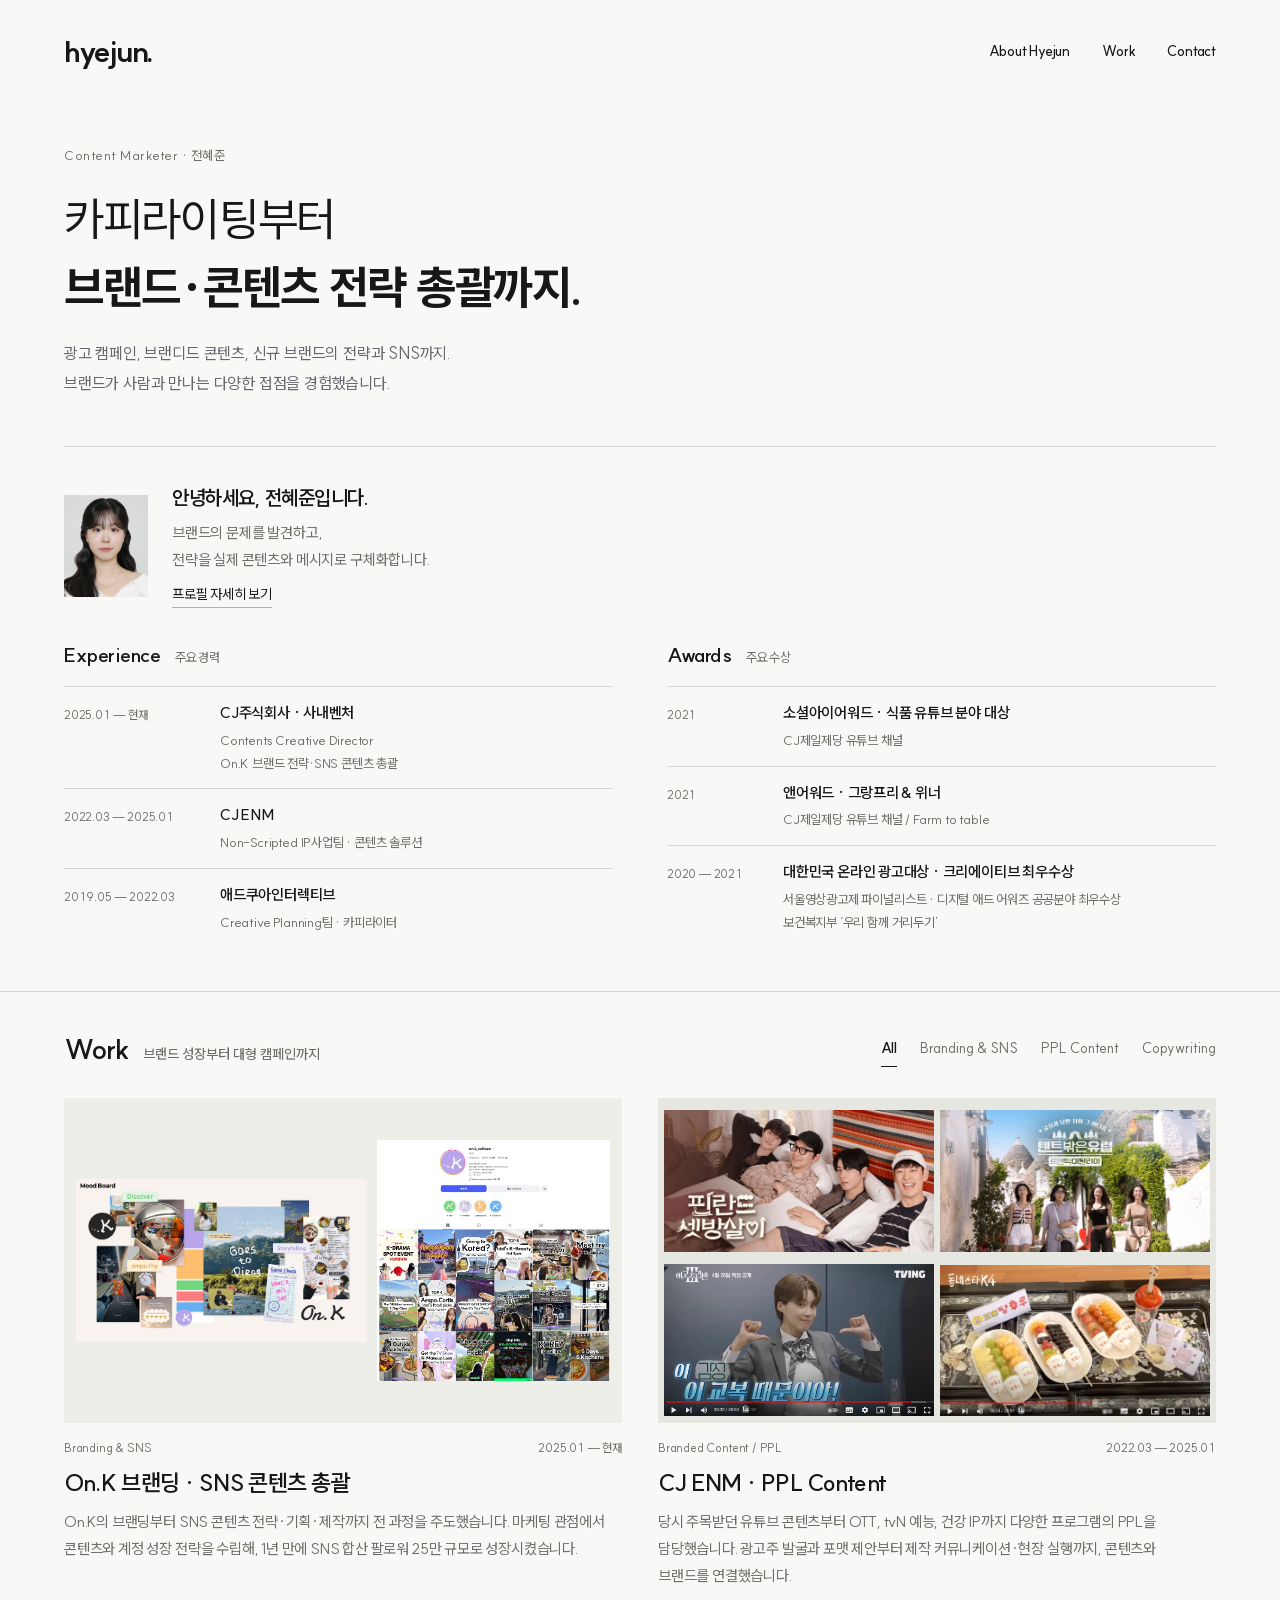
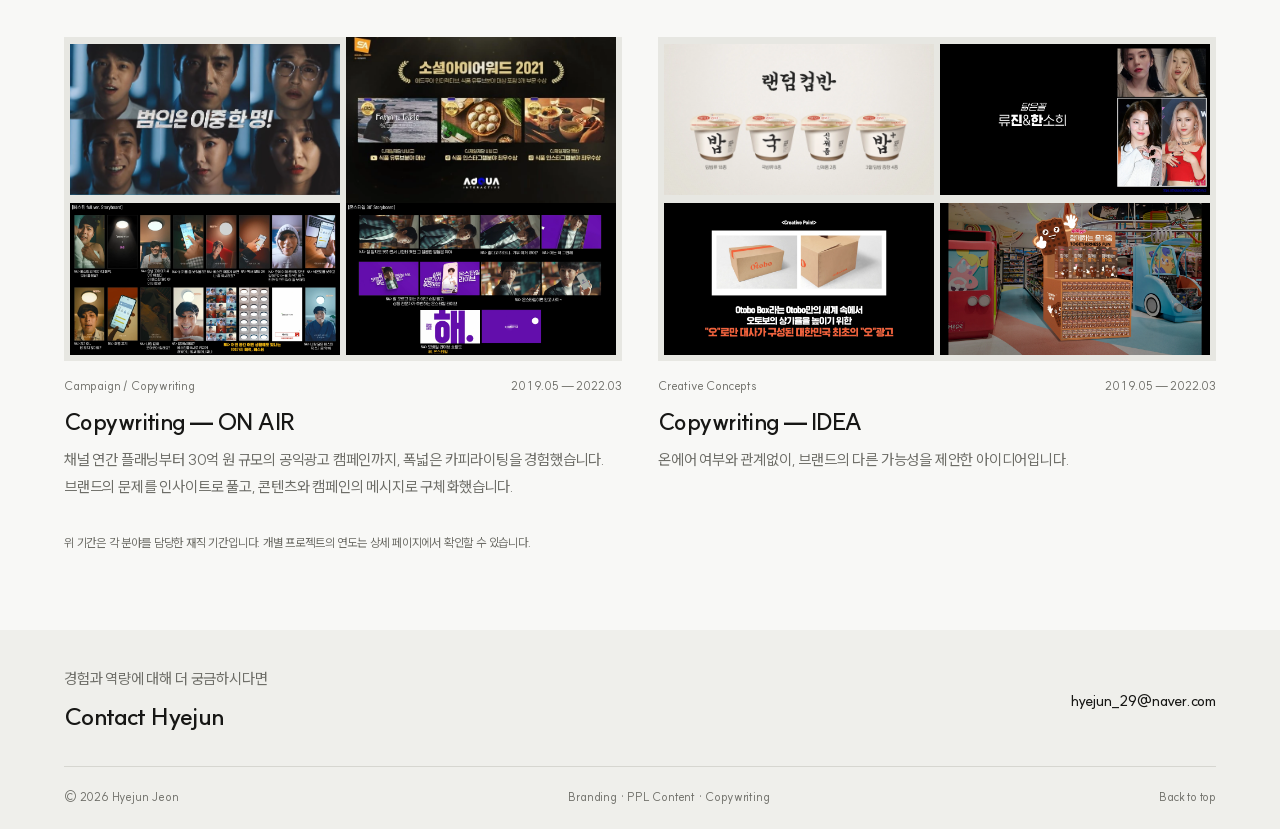
==== commit 60bdc812: "Improve Korean line wrapping and add Work scope highlight" ====
--- a/index.html
+++ b/index.html
@@ -1 +1 @@
-<!doctype html><html lang="ko"><head><meta charset="UTF-8"><meta name="viewport" content="width=device-width,initial-scale=1"><title>전혜준 | Content Marketer</title><meta name="description" content="카피라이팅부터 브랜드·콘텐츠 전략까지, 전혜준의 포트폴리오."><meta name="theme-color" content="#f8f8f6"><link rel="icon" href="favicon.svg" type="image/svg+xml"><link rel="preload" href="fonts/SUIT-Variable.woff2" as="font" type="font/woff2" crossorigin><link rel="stylesheet" href="style.css?v=20261005-work-panels"><meta property="og:type" content="website"><meta property="og:site_name" content="Hyejun Portfolio"><meta property="og:locale" content="ko_KR"><meta property="og:title" content="전혜준 | Content Marketer"><meta property="og:description" content="카피라이팅부터 브랜드·콘텐츠 전략까지, 전혜준의 포트폴리오."><meta property="og:url" content="https://ajhj48.github.io/hyejun-portfolio/"><meta property="og:image" content="https://ajhj48.github.io/hyejun-portfolio/assets/portfolio-share-v1.jpg"><meta property="og:image:type" content="image/jpeg"><meta property="og:image:width" content="1734"><meta property="og:image:height" content="907"><meta property="og:image:alt" content="HYEJUN JEON PORTFOLIO — Branding, PPL Content, Copywriting"><meta name="twitter:card" content="summary_large_image"><meta name="twitter:title" content="전혜준 | Content Marketer"><meta name="twitter:description" content="카피라이팅부터 브랜드·콘텐츠 전략까지, 전혜준의 포트폴리오."><meta name="twitter:image" content="https://ajhj48.github.io/hyejun-portfolio/assets/portfolio-share-v1.jpg"><meta name="twitter:image:alt" content="HYEJUN JEON PORTFOLIO"><link rel="canonical" href="https://ajhj48.github.io/hyejun-portfolio/"></head><body id="top"><a class="skip-link" href="#main">본문으로 이동</a><header class="site-header"><a class="wordmark" href="index.html" aria-label="Hyejun 포트폴리오 홈">hyejun.</a><nav aria-label="주요 메뉴"><a href="index.html#about">About Hyejun</a><a href="index.html#work">Work</a><a href="index.html#contact">Contact</a></nav></header><main id="main"><section class="opening"><p class="opening-label">Content Marketer · 전혜준</p><h1>카피라이팅부터<br><strong>브랜드·콘텐츠 전략 총괄까지.</strong></h1><p class="opening-description">광고 캠페인, 브랜디드 콘텐츠, 신규 브랜드의 전략과 SNS까지.<br>브랜드가 사람과 만나는 다양한 접점을 경험했습니다.</p></section><section class="intro-career" id="about"><div class="intro-person"><img src="assets/5960b835dd62.webp" alt="전혜준 프로필 사진" width="84" height="102" class="small-portrait"><div><h2>안녕하세요, 전혜준입니다.</h2><p>브랜드의 문제를 발견하고,<br>전략을 실제 콘텐츠와 메시지로 구체화합니다.</p><a class="text-link" href="about.html">프로필 자세히 보기</a></div></div><div class="credentials-grid"><section class="intro-history" aria-labelledby="career-title"><h2 class="section-label" id="career-title">Experience <span>주요 경력</span></h2><div class="career-list"><article><time>2025.01 — 현재</time><div><h3>CJ주식회사 · 사내벤처</h3><p>Contents Creative Director</p><p>On.K 브랜드 전략·SNS 콘텐츠 총괄</p></div></article><article><time>2022.03 — 2025.01</time><div><h3>CJ ENM</h3><p>Non-Scripted IP사업팀 · 콘텐츠 솔루션</p></div></article><article><time>2019.05 — 2022.03</time><div><h3>애드쿠아인터렉티브</h3><p>Creative Planning팀 · 카피라이터</p></div></article></div></section><section class="intro-awards" aria-labelledby="awards-title"><h2 class="section-label" id="awards-title">Awards <span>주요 수상</span></h2><div class="awards-list"><article><time>2021</time><div><h3>소셜아이어워드 · 식품 유튜브 분야 대상</h3><p>CJ제일제당 유튜브 채널</p></div></article><article><time>2021</time><div><h3>앤어워드 · 그랑프리 & 위너</h3><p>CJ제일제당 유튜브 채널 / Farm to table</p></div></article><article><time>2020 — 2021</time><div><h3>대한민국 온라인 광고대상 · 크리에이티브 최우수상</h3><p>서울영상광고제 파이널리스트 · 디지털 애드 어워즈 공공분야 최우수상</p><p>보건복지부 ‘우리 함께 거리두기’</p></div></article></div></section></div></section><section class="work-section" id="work"><div class="section-head"><h2>Work</h2><div class="filters" role="group" aria-label="작업 분야 필터"><button class="active" id="filter-all" data-filter="all" aria-controls="work-panel-all" aria-pressed="true">All</button><button id="filter-brand" data-filter="brand" aria-controls="work-panel-brand" aria-pressed="false">Branding &amp; SNS</button><button id="filter-content" data-filter="content" aria-controls="work-panel-content" aria-pressed="false">PPL Content</button><button id="filter-copy" data-filter="copy" aria-controls="work-panel-copy" aria-pressed="false">Copywriting</button></div></div><div class="work-panel" id="work-panel-all" data-work-panel="all" role="region" aria-labelledby="filter-all"><div class="project-grid"><a class="project-card" data-category="brand" href="on-k.html"><div class="card-image card-on-k collection-collage onk-overview"><div class="collage-tile moodboard-panel"><img src="assets/dc4c7c80dd3a.webp" alt="On.K 브랜드 무드보드" loading="lazy" decoding="async"></div><div class="collage-tile instagram-panel"><img src="assets/590e85eba81e.webp" alt="On.K 인스타그램 프로필과 여러 캐러셀 콘텐츠가 보이는 전체 피드 캡처" loading="lazy" decoding="async"></div></div><div class="card-small"><span>Branding &amp; SNS</span><span>2025.01 — 현재</span></div><h3>On.K 브랜딩 · SNS 콘텐츠 총괄</h3><p>On.K의 브랜딩부터 SNS 콘텐츠 전략·기획·제작까지 전 과정을 주도했습니다. 마케팅 관점에서 콘텐츠와 계정 성장 전략을 수립해, 1년 만에 SNS 합산 팔로워 25만 규모로 성장시켰습니다.</p></a><a class="project-card" data-category="content" href="contents-solution.html"><div class="card-image card-contents-solution collection-collage"><div class="collage-tile"><img src="assets/tvn-finland.webp" alt="핀란드 셋방살이" loading="lazy" decoding="async"></div><div class="collage-tile"><img src="assets/tvn-italy.webp" alt="텐트 밖은 유럽" loading="lazy" decoding="async"></div><div class="collage-tile"><img src="assets/c3c98039a7b0.webp" alt="여고추리반3" loading="lazy" decoding="async"></div><div class="collage-tile"><img src="assets/b8959dc64622.webp" alt="동네스타K4" loading="lazy" decoding="async"></div></div><div class="card-small"><span>Branded Content / PPL</span><span>2022.03 — 2025.01</span></div><h3>CJ ENM · PPL Content</h3><p>당시 주목받던 유튜브 콘텐츠부터 OTT, tvN 예능, 건강 IP까지 다양한 프로그램의 PPL을 담당했습니다. 광고주 발굴과 포맷 제안부터 제작 커뮤니케이션·현장 실행까지, 콘텐츠와 브랜드를 연결했습니다.</p></a><a class="project-card" data-category="copy" href="on-air.html"><div class="card-image card-on-air collection-collage"><div class="collage-tile"><img src="assets/0f25f57cc225.webp" alt="햇반컵반 캠페인" loading="lazy" decoding="async"></div><div class="collage-tile"><img src="assets/6eef30f8a696.webp" alt="비비고 유튜브" loading="lazy" decoding="async"></div><div class="collage-tile"><img src="assets/9d2eccc7ae03.webp" alt="베스틴 캠페인" loading="lazy" decoding="async"></div><div class="collage-tile"><img src="assets/1f56256b527c.webp" alt="CJ온스타일 캠페인" loading="lazy" decoding="async"></div></div><div class="card-small"><span>Campaign / Copywriting</span><span>2019.05 — 2022.03</span></div><h3>Copywriting — ON AIR</h3><p>채널 연간 플래닝부터 30억 원 규모의 공익광고 캠페인까지, 폭넓은 카피라이팅을 경험했습니다. 브랜드의 문제를 인사이트로 풀고, 콘텐츠와 캠페인의 메시지로 구체화했습니다.</p></a><a class="project-card" data-category="copy" href="ideas.html"><div class="card-image card-ideas collection-collage"><div class="collage-tile"><img src="assets/b1326d0b1428.webp" alt="햇반컵반 아이디어" loading="lazy" decoding="async"></div><div class="collage-tile"><img src="assets/79688a3e6758.webp" alt="끌레도르 아이디어" loading="lazy" decoding="async"></div><div class="collage-tile"><img src="assets/11a935d57b03.webp" alt="오토보 아이디어" loading="lazy" decoding="async"></div><div class="collage-tile"><img src="assets/3c36a2945a91.webp" alt="첵스초코 아이디어" loading="lazy" decoding="async"></div></div><div class="card-small"><span>Creative Concepts</span><span>2019.05 — 2022.03</span></div><h3>Copywriting — IDEA</h3><p>온에어 여부와 관계없이, 브랜드의 다른 가능성을 제안한 아이디어입니다.</p></a></div><p class="date-note">위 기간은 각 분야를 담당한 재직 기간입니다. 개별 프로젝트의 연도는 상세 페이지에서 확인할 수 있습니다.</p></div><!-- INLINE WORK PANELS START --><div class="work-panel inline-collection" id="work-panel-brand" data-work-panel="brand" role="region" aria-labelledby="filter-brand" hidden><section class="collection-heading"><div class="collection-meta"><span>Branding &amp; SNS</span><span>2025.01 — 현재</span></div><h3>On.K 브랜딩 · SNS 콘텐츠 총괄</h3><p>On.K의 브랜딩부터 SNS 콘텐츠 전략·기획·제작까지 전 과정을 주도했습니다. 마케팅 관점에서 콘텐츠와 계정 성장 전략을 수립해, 1년 만에 SNS 합산 팔로워 25만 규모로 성장시켰습니다.</p><ul class="role-keywords" aria-label="담당 역할"><li>브랜딩</li><li>콘텐츠 전략</li><li>기획 · 제작</li><li>계정 성장</li></ul></section><section class="case-grid"><article class="case"><button class="image-zoom case-cover" aria-label="Brand identity 이미지 크게 보기"><img src="assets/dc4c7c80dd3a.webp" alt="Brand identity 작업 썸네일" loading="lazy" decoding="async" ></button><div class="case-text"><div class="case-label"><span>2025.01 — 현재 · 브랜드 전략</span></div><h4>Brand identity</h4><p class="case-description">낯선 한국을 친근하게 경험하는 브랜드. 로고·컬러·무드보드·슬로건의 방향을 하나로 연결했습니다.</p><p class="key-copy">“Step into the Real Korea”</p><dl class="case-facts"><div><dt>한 일</dt><dd>브랜드 방향성, 핸드라이팅 로고·컬러·무드, 슬로건 설계</dd></div><div><dt>결과 · 의미</dt><dd>브랜드의 첫인상과 콘텐츠 톤을 일관된 방향으로 정리</dd></div></dl><details class="case-materials"><summary>작업 이미지 · 영상 더 보기</summary><div class="materials-grid"><button class="image-zoom" aria-label="Brand identity 추가 이미지 크게 보기"><img src="assets/33cc2d3b9e51.webp" alt="Brand identity 추가 작업물" loading="lazy" decoding="async" ></button><button class="image-zoom" aria-label="Brand identity 추가 이미지 크게 보기"><img src="assets/9a85798438f9.webp" alt="Brand identity 추가 작업물" loading="lazy" decoding="async" ></button><button class="image-zoom" aria-label="Brand identity 추가 이미지 크게 보기"><img src="assets/7f128b70aeda.webp" alt="Brand identity 추가 작업물" loading="lazy" decoding="async" ></button></div></details></div></article><article class="case"><button class="image-zoom case-cover" aria-label="SNS 콘텐츠 전략 이미지 크게 보기"><img src="assets/590e85eba81e.webp" alt="SNS 콘텐츠 전략 작업 썸네일" loading="lazy" decoding="async" ></button><div class="case-text"><div class="case-label"><span>2025.06 — 현재 · SNS 운영</span></div><h4>SNS 콘텐츠 전략</h4><p class="case-description">마케팅 관점에서 타깃의 관심과 행동을 분석해 콘텐츠 전략과 계정 성장 전략을 수립했습니다. 콘텐츠를 네 가지 역할로 편성하고, 댓글·저장·공유 반응을 다음 콘텐츠 기획에 반영했습니다.</p><dl class="case-facts"><div><dt>한 일</dt><dd>콘텐츠 전략 및 계정 성장 전략 수립, 콘텐츠 카테고리 설계, 채널별 편성, 고객 반응 분석</dd></div><div><dt>결과 · 의미</dt><dd>1년 만에 SNS 합산 팔로워 25만 규모로 성장</dd></div></dl><details class="case-materials"><summary>작업 이미지 · 영상 더 보기</summary><div class="materials-grid"><button class="image-zoom" aria-label="SNS 콘텐츠 전략 추가 이미지 크게 보기"><img src="assets/0fdab0b12f5b.webp" alt="SNS 콘텐츠 전략 추가 작업물" loading="lazy" decoding="async" ></button></div><div class="video-links"><a href="https://www.instagram.com/on.k_culture/" target="_blank" rel="noopener noreferrer">인스타그램</a><a href="https://www.youtube.com/@onk_koreatravel" target="_blank" rel="noopener noreferrer">유튜브</a></div></details></div></article></section><section class="strategy-section"><div class="strategy-intro"><span class="eyebrow">SNS STRATEGY</span><h4>각 콘텐츠에,<br>다른 역할을 주었습니다.</h4><p>관심 → 브랜드 이해 → 여행 정보 활용.<br>고객의 반응을 다음 콘텐츠 기획에 반영했습니다.</p></div><div class="strategy-tables"><table><caption>콘텐츠 카테고리와 역할</caption><thead><tr><th scope="col">카테고리</th><th scope="col">무엇을 담았나</th><th scope="col">역할</th></tr></thead><tbody><tr><th scope="row">K-Moment</th><td>한국의 순간·밈</td><td>가볍게 소비하고 공유</td></tr><tr><th scope="row">Hidden-K</th><td>숨은 장소·로컬 문화</td><td>새로운 여행 관심 발견</td></tr><tr><th scope="row">Only With On.K</th><td>브랜드만의 관점·경험</td><td>브랜드 메시지 전달</td></tr><tr><th scope="row">K-Pick Map</th><td>맛집·스팟·여행 정보</td><td>저장·공유·댓글로 니즈 파악</td></tr></tbody></table><table><caption>채널별 운영 방향</caption><thead><tr><th scope="col">채널</th><th scope="col">전략</th></tr></thead><tbody><tr><th scope="row">Instagram</th><td>비주얼 중심의 K-Culture 콘텐츠 / 저장·공유 유도</td></tr><tr><th scope="row">YouTube</th><td>K-Culture를 깊이 있게 경험하는 영상 콘텐츠</td></tr><tr><th scope="row">브랜드 채널</th><td>On.K의 브랜드 메시지와 서비스 전달</td></tr></tbody></table></div></section><section class="impact-section"><div class="section-head"><h4>K-Pick Map</h4><p>‘유명한 한국’보다 ‘진짜 한국’에 대한 니즈를 콘텐츠로.</p></div><div class="impact-grid"><article><a class="reel-link" href="https://www.instagram.com/reel/DKig7NKylDf/?stkn=MW93ZXNvd2t1NXZiaw==" target="_blank" rel="noopener noreferrer" aria-label="경복궁 인스타그램 릴스 보기"><img src="assets/7d22a12dc758.webp" alt="경복궁 K-Pick Map" loading="lazy" decoding="async" ></a><h5>경복궁</h5><p>조회수 <strong>1,300만+</strong></p></article><article><a class="reel-link" href="https://www.instagram.com/reel/DYWoiwUP2hQ/?stkn=NGtvOGlsdWtuZG9r" target="_blank" rel="noopener noreferrer" aria-label="명동 야시장 인스타그램 릴스 보기"><img src="assets/9e9f6a1c0204.webp" alt="명동 야시장 K-Pick Map" loading="lazy" decoding="async" ></a><h5>명동 야시장</h5><p>조회수 <strong>1,212만+</strong></p></article><article><a class="reel-link" href="https://www.instagram.com/reel/DY6zq4CPJZL/?stkn=aDQwcGl0MzM3enc4" target="_blank" rel="noopener noreferrer" aria-label="남산 인스타그램 릴스 보기"><img src="assets/bac192288637.webp" alt="남산 K-Pick Map" loading="lazy" decoding="async" ></a><h5>남산</h5><p>조회수 <strong>796만+</strong></p></article></div></section></div><div class="work-panel inline-collection" id="work-panel-content" data-work-panel="content" role="region" aria-labelledby="filter-content" hidden><section class="collection-heading"><div class="collection-meta"><span>PPL Content / Sponsorship</span><span>2022.03 — 2025.01</span></div><h3>CJ ENM · PPL Content</h3><p>당시 주목받던 유튜브 콘텐츠부터 OTT, tvN 예능, 건강 IP까지 다양한 프로그램의 PPL을 담당했습니다. 광고주 발굴과 포맷 제안부터 제작 커뮤니케이션·현장 실행까지, 콘텐츠와 브랜드를 연결했습니다.</p></section><section class="case-grid"><article class="case"><button class="image-zoom case-cover" aria-label="핀란드 셋방살이 이미지 크게 보기"><img src="assets/tvn-finland.webp" alt="핀란드 셋방살이 작업 썸네일" loading="lazy" decoding="async" ></button><div class="case-text"><div class="case-label"><span>방영 2024.12.06 — 2025.02.07</span></div><h4>핀란드 셋방살이</h4><p class="case-description">12억 원 규모의 협찬 커뮤니케이션을 담당하며 프로그램과 브랜드를 연결했습니다.</p><dl class="case-facts"><div><dt>한 일</dt><dd>협찬 커뮤니케이션 담당</dd></div><div><dt>결과 · 의미</dt><dd>12억 원 규모 협찬의 커뮤니케이션 수행</dd></div></dl><a class="source-link" href="https://tvn.cjenm.com/ko/Rented-In-Finland/" target="_blank" rel="noopener noreferrer">프로그램 정보 · 이미지 출처: tvN</a></div></article><article class="case"><button class="image-zoom case-cover" aria-label="텐트 밖은 유럽 5 — 로맨틱 이탈리아 이미지 크게 보기"><img src="assets/tvn-italy.webp" alt="텐트 밖은 유럽 5 — 로맨틱 이탈리아 작업 썸네일" loading="lazy" decoding="async" ></button><div class="case-text"><div class="case-label"><span>방영 2024.10.17 — 2025.01.02</span></div><h4>텐트 밖은 유럽 5 — 로맨틱 이탈리아</h4><p class="case-description">여행·캠핑 예능의 콘텐츠 안에서 브랜드가 함께할 수 있도록 협찬을 담당했습니다.</p><dl class="case-facts"><div><dt>한 일</dt><dd>프로그램 협찬 담당</dd></div><div><dt>결과 · 의미</dt><dd>여행·캠핑 콘텐츠 내 브랜드 협찬 진행</dd></div></dl><a class="source-link" href="https://tvn.cjenm.com/ko/Europe-Outside-Your-Tent-Romantic-Italy/" target="_blank" rel="noopener noreferrer">프로그램 정보 · 이미지 출처: tvN</a></div></article><article class="case"><button class="image-zoom case-cover" aria-label="70억의 선택 이미지 크게 보기"><img src="assets/e91dc0af39a1.webp" alt="70억의 선택 작업 썸네일" loading="lazy" decoding="async" ></button><div class="case-text"><div class="case-label"><span>2022 — 2025 · 재직 기간 내</span></div><h4>70억의 선택</h4><p class="case-description">건강 IP의 세일즈 구조를 이해하고, 광고주와 제작·심의를 조율했습니다.</p><dl class="case-facts"><div><dt>한 일</dt><dd>광고주·대행사 미팅, 제작진·작가·심의 커뮤니케이션, 현장 PPL 관리</dd></div><div><dt>결과 · 의미</dt><dd>콘텐츠 구조에 맞춘 협찬 실행</dd></div></dl><details class="case-materials"><summary>작업 이미지 · 영상 더 보기</summary><div class="video-links"><a href="https://www.youtube.com/watch?v=wI40dR8Ya20" target="_blank" rel="noopener noreferrer">영상 보기</a></div></details></div></article><article class="case"><button class="image-zoom case-cover" aria-label="여고추리반3 — 감성교복 PPL 이미지 크게 보기"><img src="assets/c3c98039a7b0.webp" alt="여고추리반3 — 감성교복 PPL 작업 썸네일" loading="lazy" decoding="async" ></button><div class="case-text"><div class="case-label"><span>2024 · 시즌3</span></div><h4>여고추리반3 — 감성교복 PPL</h4><p class="case-description">제작진이 필요한 교복을 협찬 솔루션으로 연결해 제작과 브랜드 모두의 목적을 충족했습니다.</p><dl class="case-facts"><div><dt>한 일</dt><dd>신규 광고주 발굴, 선제안·미팅·실행, 현장 PPL 관리</dd></div><div><dt>결과 · 의미</dt><dd>감성교복 협찬 성사 및 제작 비용 부담 경감</dd></div></dl><details class="case-materials"><summary>작업 이미지 · 영상 더 보기</summary><div class="video-links"><a href="https://www.youtube.com/watch?v=uBsOh4SraJA" target="_blank" rel="noopener noreferrer">영상 보기</a></div></details></div></article><article class="case"><button class="image-zoom case-cover" aria-label="동네스타K4 — 타깃 맞춤 PPL 이미지 크게 보기"><img src="assets/b8959dc64622.webp" alt="동네스타K4 — 타깃 맞춤 PPL 작업 썸네일" loading="lazy" decoding="async" ></button><div class="case-text"><div class="case-label"><span>2024 · 시즌4</span></div><h4>동네스타K4 — 타깃 맞춤 PPL</h4><p class="case-description">셀럽 토크쇼의 게스트와 1020 구독자층에 맞춰 문화콘텐츠·브랜드 PPL을 제안했습니다.</p><dl class="case-facts"><div><dt>한 일</dt><dd>문화콘텐츠 PPL 제안·실행, 게스트와 업종 매칭</dd></div><div><dt>결과 · 의미</dt><dd>제작진의 섭외 부담을 덜고 프로그램에 맞는 협찬 진행</dd></div></dl><details class="case-materials"><summary>작업 이미지 · 영상 더 보기</summary><div class="materials-grid"><button class="image-zoom" aria-label="동네스타K4 — 타깃 맞춤 PPL 추가 이미지 크게 보기"><img src="assets/cf431673523e.webp" alt="동네스타K4 — 타깃 맞춤 PPL 추가 작업물" loading="lazy" decoding="async" ></button><button class="image-zoom" aria-label="동네스타K4 — 타깃 맞춤 PPL 추가 이미지 크게 보기"><img src="assets/d8a0a019dc9d.webp" alt="동네스타K4 — 타깃 맞춤 PPL 추가 작업물" loading="lazy" decoding="async" ></button><button class="image-zoom" aria-label="동네스타K4 — 타깃 맞춤 PPL 추가 이미지 크게 보기"><img src="assets/4052adebcdeb.webp" alt="동네스타K4 — 타깃 맞춤 PPL 추가 작업물" loading="lazy" decoding="async" ></button></div><div class="video-links"><a href="https://www.youtube.com/watch?v=ptiKeDNuxd0" target="_blank" rel="noopener noreferrer">영상 01</a><a href="https://www.youtube.com/watch?v=PEoaf5tYZkY" target="_blank" rel="noopener noreferrer">영상 02</a><a href="https://www.youtube.com/watch?v=hhipCONR_X4" target="_blank" rel="noopener noreferrer">영상 03</a><a href="https://www.youtube.com/watch?v=Qd7dvFX1zPc" target="_blank" rel="noopener noreferrer">영상 04</a><a href="https://www.youtube.com/watch?v=3eSZJEaZfdk" target="_blank" rel="noopener noreferrer">영상 05</a></div></details></div></article><article class="case"><button class="image-zoom case-cover" aria-label="어서오세요 웰컴스토어에 이미지 크게 보기"><img src="assets/1e0c312b3413.webp" alt="어서오세요 웰컴스토어에 작업 썸네일" loading="lazy" decoding="async" ></button><div class="case-text"><div class="case-label"><span>2022 — 2025 · 재직 기간 내</span></div><h4>어서오세요 웰컴스토어에</h4><p class="case-description">콘텐츠 선공개를 라이브 커머스로 연결한 오피스물 형식의 브랜디드 콘텐츠입니다.</p><dl class="case-facts"><div><dt>한 일</dt><dd>TF 포맷 아이데이션, 광고주 선별, 인물·회차 아이디어 보조</dd></div><div><dt>결과 · 의미</dt><dd>광고주 5개 / 조회수 100만+ / 라이브 커머스 최고 매출 5천만 원</dd></div></dl><details class="case-materials"><summary>작업 이미지 · 영상 더 보기</summary><div class="materials-grid"><button class="image-zoom" aria-label="어서오세요 웰컴스토어에 추가 이미지 크게 보기"><img src="assets/f8a48dce4a8a.webp" alt="어서오세요 웰컴스토어에 추가 작업물" loading="lazy" decoding="async" ></button><button class="image-zoom" aria-label="어서오세요 웰컴스토어에 추가 이미지 크게 보기"><img src="assets/d0eb7b1d6d7f.webp" alt="어서오세요 웰컴스토어에 추가 작업물" loading="lazy" decoding="async" ></button><button class="image-zoom" aria-label="어서오세요 웰컴스토어에 추가 이미지 크게 보기"><img src="assets/16d5345818fd.webp" alt="어서오세요 웰컴스토어에 추가 작업물" loading="lazy" decoding="async" ></button><button class="image-zoom" aria-label="어서오세요 웰컴스토어에 추가 이미지 크게 보기"><img src="assets/1d41322b2df5.webp" alt="어서오세요 웰컴스토어에 추가 작업물" loading="lazy" decoding="async" ></button></div><div class="video-links"><a href="https://www.youtube.com/watch?v=EJSGFFBnZgY" target="_blank" rel="noopener noreferrer">영상 01</a><a href="https://www.youtube.com/watch?v=jnXY7dAMSGA" target="_blank" rel="noopener noreferrer">영상 02</a><a href="https://www.youtube.com/watch?v=sYU5duiPn5U" target="_blank" rel="noopener noreferrer">영상 03</a><a href="https://www.youtube.com/watch?v=TF7vyazQAs0" target="_blank" rel="noopener noreferrer">영상 04</a><a href="https://www.youtube.com/watch?v=bz_WyqfI-28" target="_blank" rel="noopener noreferrer">영상 05</a><a href="https://www.youtube.com/watch?v=VKvq2c6GCXE" target="_blank" rel="noopener noreferrer">영상 06</a></div></details></div></article><article class="case"><a class="case-cover video-cover" href="https://www.youtube.com/watch?v=DzzbKD9vlb4" target="_blank" rel="noopener noreferrer" aria-label="방과후 / 밴드부 · 댄스부 영상 보기"><span class="cover-title">방과후<br>밴드부 · 댄스부<small>영상 보기</small></span><img class="external-thumbnail" src="https://i.ytimg.com/vi/DzzbKD9vlb4/hqdefault.jpg" alt="방과후 / 밴드부 · 댄스부 영상 썸네일" loading="lazy"></a><div class="case-text"><div class="case-label"><span>2022 — 2023</span></div><h4>방과후 밴드부 · 방과후 댄스부</h4><p class="case-description">청소년이 직접 노담송과 댄스 챌린지를 만드는 참여형 노담 캠페인입니다.</p><dl class="case-facts"><div><dt>한 일</dt><dd>밴드부·댄스부 컨셉 제안, 광고주·제작 의견 조율, 래원·출연진 행사 섭외 제안</dd></div><div><dt>결과 · 의미</dt><dd>브랜디드 콘텐츠를 음원·챌린지·오프라인 행사로 확장 / 2년 연속 진행</dd></div></dl><details class="case-materials"><summary>작업 이미지 · 영상 더 보기</summary><div class="video-links"><a href="https://www.youtube.com/watch?v=DzzbKD9vlb4" target="_blank" rel="noopener noreferrer">영상 01</a><a href="https://www.youtube.com/watch?v=Tbm0d060ltU" target="_blank" rel="noopener noreferrer">영상 02</a></div></details></div></article><article class="case"><button class="image-zoom case-cover" aria-label="겁도 없꾸라 — 기획·브랜디드 PPL 이미지 크게 보기"><img src="assets/82c535ae0239.webp" alt="겁도 없꾸라 — 기획·브랜디드 PPL 작업 썸네일" loading="lazy" decoding="async" ></button><div class="case-text"><div class="case-label"><span>2022 — 2025 · 재직 기간 내</span></div><h4>겁도 없꾸라 — 기획·브랜디드 PPL</h4><p class="case-description">게임 속 요리 미션을 현실에서 재현해 원신을 콘텐츠의 에피소드로 녹였습니다.</p><dl class="case-facts"><div><dt>한 일</dt><dd>게임 요리 재현 컨셉 제안, 광고주·제작팀 의견 조율</dd></div><div><dt>결과 · 의미</dt><dd>해당 브랜디드 회차 조회수 125만 (원문 기재 수치)</dd></div></dl><details class="case-materials"><summary>작업 이미지 · 영상 더 보기</summary><div class="materials-grid"><button class="image-zoom" aria-label="겁도 없꾸라 — 기획·브랜디드 PPL 추가 이미지 크게 보기"><img src="assets/fde7fd398b8f.webp" alt="겁도 없꾸라 — 기획·브랜디드 PPL 추가 작업물" loading="lazy" decoding="async" ></button><button class="image-zoom" aria-label="겁도 없꾸라 — 기획·브랜디드 PPL 추가 이미지 크게 보기"><img src="assets/3e04fea7b8e4.webp" alt="겁도 없꾸라 — 기획·브랜디드 PPL 추가 작업물" loading="lazy" decoding="async" ></button></div><div class="video-links"><a href="https://www.youtube.com/watch?v=iU9W__U440I" target="_blank" rel="noopener noreferrer">영상 01</a><a href="https://www.youtube.com/watch?v=udAkMdSgPQs" target="_blank" rel="noopener noreferrer">영상 02</a><a href="https://www.youtube.com/watch?v=J2GD80Oxf24" target="_blank" rel="noopener noreferrer">영상 03</a><a href="https://www.youtube.com/watch?v=fypo_bXOu6g" target="_blank" rel="noopener noreferrer">영상 04</a></div></details></div></article><article class="case"><button class="image-zoom case-cover" aria-label="낮술의 기하핰 — 시즌 1·2 이미지 크게 보기"><img src="assets/bd6bd4fafdc9.webp" alt="낮술의 기하핰 — 시즌 1·2 작업 썸네일" loading="lazy" decoding="async" ></button><div class="case-text"><div class="case-label"><span>2022 — 2025 · 재직 기간 내</span></div><h4>낮술의 기하핰 — 시즌 1·2</h4><p class="case-description">낮술 기행의 맥락에 맞는 주류·픽업 앱·숙박 브랜드를 연결했습니다.</p><dl class="case-facts"><div><dt>한 일</dt><dd>광고주 선별·제안, 광고주와 제작팀 의견 조율</dd></div><div><dt>결과 · 의미</dt><dd>탈리스커·데일리샷·컨디션·여기어때 PPL 진행</dd></div></dl><details class="case-materials"><summary>작업 이미지 · 영상 더 보기</summary><div class="materials-grid"><button class="image-zoom" aria-label="낮술의 기하핰 — 시즌 1·2 추가 이미지 크게 보기"><img src="assets/800280ddb8ed.webp" alt="낮술의 기하핰 — 시즌 1·2 추가 작업물" loading="lazy" decoding="async" ></button><button class="image-zoom" aria-label="낮술의 기하핰 — 시즌 1·2 추가 이미지 크게 보기"><img src="assets/20c1c9f89462.webp" alt="낮술의 기하핰 — 시즌 1·2 추가 작업물" loading="lazy" decoding="async" ></button></div><div class="video-links"><a href="https://www.youtube.com/watch?v=jZeaTbxQGeY" target="_blank" rel="noopener noreferrer">영상 01</a><a href="https://www.youtube.com/watch?v=WIJGA2NsG-U" target="_blank" rel="noopener noreferrer">영상 02</a><a href="https://www.youtube.com/watch?v=OOHJh9iMIIU" target="_blank" rel="noopener noreferrer">영상 03</a><a href="https://www.youtube.com/watch?v=x4AcxlxGTvA" target="_blank" rel="noopener noreferrer">영상 04</a></div></details></div></article><article class="case"><button class="image-zoom case-cover" aria-label="소년탐정 김지웅 · 태양의 운동부 이미지 크게 보기"><img src="assets/628d4199fb47.webp" alt="소년탐정 김지웅 · 태양의 운동부 작업 썸네일" loading="lazy" decoding="async" ></button><div class="case-text"><div class="case-label"><span>2022 — 2025 · 재직 기간 내</span></div><h4>소년탐정 김지웅 · 태양의 운동부</h4><p class="case-description">1020 팬덤과 글로벌 멤버의 특성에 맞춰 간식·의류·글로벌 브랜드 협찬을 제안했습니다.</p><dl class="case-facts"><div><dt>한 일</dt><dd>브랜디드 회차 사전 답사·조율, 광고주 선별·제안, 제작 커뮤니케이션</dd></div><div><dt>결과 · 의미</dt><dd>달콤왕가탕후루·유니온페이·노스페이스 협찬 사례</dd></div></dl><details class="case-materials"><summary>작업 이미지 · 영상 더 보기</summary><div class="materials-grid"><button class="image-zoom" aria-label="소년탐정 김지웅 · 태양의 운동부 추가 이미지 크게 보기"><img src="assets/6271bf0a7556.webp" alt="소년탐정 김지웅 · 태양의 운동부 추가 작업물" loading="lazy" decoding="async" ></button><button class="image-zoom" aria-label="소년탐정 김지웅 · 태양의 운동부 추가 이미지 크게 보기"><img src="assets/196096cdf6d2.webp" alt="소년탐정 김지웅 · 태양의 운동부 추가 작업물" loading="lazy" decoding="async" ></button></div><div class="video-links"><a href="https://www.youtube.com/watch?v=ijIcVIXdPxU" target="_blank" rel="noopener noreferrer">영상 01</a><a href="https://www.youtube.com/watch?v=YE8Wo0ARPVs" target="_blank" rel="noopener noreferrer">영상 02</a><a href="https://www.youtube.com/watch?v=HO5RvFSaFvw" target="_blank" rel="noopener noreferrer">영상 03</a></div></details></div></article></section><p class="collection-note">성과 수치는 제공된 포트폴리오 기준입니다. 방영 기간은 프로젝트 제작·참여 기간과 다릅니다.</p></div><div class="work-panel inline-collection" id="work-panel-copy" data-work-panel="copy" role="region" aria-labelledby="filter-copy" hidden><section class="collection-heading copy-overview"><h3>Copywriting</h3><p>채널 연간 플래닝부터 30억 원 규모의 공익광고 캠페인까지, 폭넓은 카피라이팅을 경험했습니다. 브랜드의 문제를 인사이트로 풀고, 콘텐츠와 캠페인의 메시지로 구체화했습니다.</p></section><section class="copy-collection" id="copy-on-air"><section class="collection-heading"><div class="collection-meta"><span>Campaign / Copywriting</span><span>2019.05 — 2022.03</span></div><h3>Copywriting — ON AIR</h3></section><section class="case-grid"><article class="case"><a class="case-cover video-cover" href="https://www.youtube.com/watch?v=D3PA8Yyznh4" target="_blank" rel="noopener noreferrer" aria-label="비비고 / 연간 유튜브 콘텐츠 영상 보기"><span class="cover-title">비비고<br>연간 유튜브 콘텐츠<small>영상 보기</small></span><img class="external-thumbnail" src="https://i.ytimg.com/vi/D3PA8Yyznh4/hqdefault.jpg" alt="비비고 / 연간 유튜브 콘텐츠 영상 썸네일" loading="lazy"></a><div class="case-text"><div class="case-label"><span>2021</span><span>프로젝트 기여도 10/10</span></div><h4>비비고 — 연간 유튜브 콘텐츠 기획</h4><p class="case-description">제철 요리·랭킹쇼·사연 도시락 등 서로 다른 포맷으로 브랜드의 연간 유튜브 콘텐츠를 설계했습니다. 약 20편의 영상이 온에어되었습니다.</p><dl class="case-facts"><div><dt>한 일</dt><dd>연간 컨셉 제안, 시리즈별 시놉시스 구성</dd></div><div><dt>결과 · 의미</dt><dd>소셜아이어워드 2021 식품 유튜브 분야 대상</dd></div></dl><details class="case-materials"><summary>작업 이미지 · 영상 더 보기</summary><div class="materials-grid"><button class="image-zoom" aria-label="비비고 — 연간 유튜브 Creative Planning 추가 이미지 크게 보기"><img src="assets/6eef30f8a696.webp" alt="비비고 — 연간 유튜브 Creative Planning 추가 작업물" loading="lazy" decoding="async" ></button><button class="image-zoom" aria-label="비비고 — 연간 유튜브 Creative Planning 추가 이미지 크게 보기"><img src="assets/5d03e0c23912.webp" alt="비비고 — 연간 유튜브 Creative Planning 추가 작업물" loading="lazy" decoding="async" ></button></div><div class="video-links"><a href="https://www.youtube.com/watch?v=D3PA8Yyznh4" target="_blank" rel="noopener noreferrer">영상 01</a><a href="https://www.youtube.com/playlist?list=PLNP46hjJbjGfm1VTjISVKoNvjH30D8IY0" target="_blank" rel="noopener noreferrer">영상 02</a><a href="https://www.youtube.com/watch?v=u4fMA5u7T5k" target="_blank" rel="noopener noreferrer">영상 03</a><a href="https://www.youtube.com/playlist?list=PLNP46hjJbjGfoBxAxUvBhAQGAqku94nNa" target="_blank" rel="noopener noreferrer">영상 04</a><a href="https://www.youtube.com/watch?v=GBREdTg7wK0" target="_blank" rel="noopener noreferrer">영상 05</a><a href="https://www.youtube.com/playlist?list=PLNP46hjJbjGc1Ri9czX78FtkUUE2BrMkj" target="_blank" rel="noopener noreferrer">영상 06</a><a href="https://www.youtube.com/watch?v=KpSWIksV6gc" target="_blank" rel="noopener noreferrer">영상 07</a><a href="https://www.youtube.com/watch?v=Din8bZwmdqM&amp;list=PLNP46hjJbjGdakC8tqJbYJ0HHObV-JSCo" target="_blank" rel="noopener noreferrer">영상 08</a><a href="https://www.youtube.com/watch?v=NZOtaZwnZ4E" target="_blank" rel="noopener noreferrer">영상 09</a></div></details></div></article><article class="case"><button class="image-zoom case-cover" aria-label="햇반컵반 — 명탐정컵반즈 이미지 크게 보기"><img src="assets/0f25f57cc225.webp" alt="햇반컵반 — 명탐정컵반즈 작업 썸네일" loading="lazy" decoding="async" ></button><div class="case-text"><div class="case-label"><span>2019 — 2022 · 재직 기간 내</span><span>프로젝트 기여도 7/10</span></div><h4>햇반컵반 — 명탐정컵반즈</h4><p class="case-description">Z세대가 직접 퀴즈를 풀고 팝업스토어를 찾는, 온·오프라인 참여형 캠페인입니다.</p><p class="key-copy">“먹으면 반햇, 햇반컵반햇”</p><dl class="case-facts"><div><dt>한 일</dt><dd>티저 구조, 모델 나문희 제안, 컨셉 디테일</dd></div><div><dt>결과 · 의미</dt><dd>디지털 영상 18개와 팝업·크리에이터 협업으로 접점 확장</dd></div></dl><details class="case-materials"><summary>작업 이미지 · 영상 더 보기</summary><div class="materials-grid"><button class="image-zoom" aria-label="햇반컵반 — 명탐정컵반즈 추가 이미지 크게 보기"><img src="assets/e867d572d9de.webp" alt="햇반컵반 — 명탐정컵반즈 추가 작업물" loading="lazy" decoding="async" ></button><button class="image-zoom" aria-label="햇반컵반 — 명탐정컵반즈 추가 이미지 크게 보기"><img src="assets/71520570a56a.webp" alt="햇반컵반 — 명탐정컵반즈 추가 작업물" loading="lazy" decoding="async" ></button><button class="image-zoom" aria-label="햇반컵반 — 명탐정컵반즈 추가 이미지 크게 보기"><img src="assets/bcd97fb4456d.webp" alt="햇반컵반 — 명탐정컵반즈 추가 작업물" loading="lazy" decoding="async" ></button><button class="image-zoom" aria-label="햇반컵반 — 명탐정컵반즈 추가 이미지 크게 보기"><img src="assets/051d6c9b5d47.webp" alt="햇반컵반 — 명탐정컵반즈 추가 작업물" loading="lazy" decoding="async" ></button><button class="image-zoom" aria-label="햇반컵반 — 명탐정컵반즈 추가 이미지 크게 보기"><img src="assets/0086bb330324.webp" alt="햇반컵반 — 명탐정컵반즈 추가 작업물" loading="lazy" decoding="async" ></button><button class="image-zoom" aria-label="햇반컵반 — 명탐정컵반즈 추가 이미지 크게 보기"><img src="assets/641465919945.webp" alt="햇반컵반 — 명탐정컵반즈 추가 작업물" loading="lazy" decoding="async" ></button><button class="image-zoom" aria-label="햇반컵반 — 명탐정컵반즈 추가 이미지 크게 보기"><img src="assets/95eccec312dc.webp" alt="햇반컵반 — 명탐정컵반즈 추가 작업물" loading="lazy" decoding="async" ></button><button class="image-zoom" aria-label="햇반컵반 — 명탐정컵반즈 추가 이미지 크게 보기"><img src="assets/167df4ab8407.webp" alt="햇반컵반 — 명탐정컵반즈 추가 작업물" loading="lazy" decoding="async" ></button></div><div class="video-links"><a href="https://www.youtube.com/watch?v=uy3qI4HYFAc" target="_blank" rel="noopener noreferrer">영상 01</a><a href="https://www.youtube.com/watch?v=C2szwd5PCFU" target="_blank" rel="noopener noreferrer">영상 02</a><a href="https://www.youtube.com/watch?v=-dnySEM1V5s" target="_blank" rel="noopener noreferrer">영상 03</a></div></details></div></article><article class="case"><button class="image-zoom case-cover" aria-label="베스틴 — 100가지 빛의 매력 이미지 크게 보기"><img src="assets/9d2eccc7ae03.webp" alt="베스틴 — 100가지 빛의 매력 작업 썸네일" loading="lazy" decoding="async" ></button><div class="case-text"><div class="case-label"><span>2019 — 2022 · 재직 기간 내</span><span>프로젝트 기여도 10/10</span></div><h4>베스틴 — 100가지 빛의 매력</h4><p class="case-description">최준의 캐릭터와 조명의 100가지 빛 조절 기능을 연결했습니다.</p><p class="key-copy">“어떤 공간 어떤 생활에도 빛나는 100가지 매력, 베스틴”</p><dl class="case-facts"><div><dt>한 일</dt><dd>전체 캠페인 아이디어·카피라이팅</dd></div><div><dt>결과 · 의미</dt><dd>첫 제안한 아이디어를 실제 캠페인으로 구현</dd></div></dl><details class="case-materials"><summary>작업 이미지 · 영상 더 보기</summary><div class="video-links"><a href="https://www.youtube.com/watch?v=KVwznLqAajI" target="_blank" rel="noopener noreferrer">영상 01</a><a href="https://www.youtube.com/watch?v=bWKM9RckZjo" target="_blank" rel="noopener noreferrer">영상 02</a><a href="https://www.youtube.com/watch?v=kk74Q88xhU4" target="_blank" rel="noopener noreferrer">영상 03</a></div></details></div></article><article class="case"><button class="image-zoom case-cover" aria-label="CJ온스타일 — 해. 온스타일 이미지 크게 보기"><img src="assets/1f56256b527c.webp" alt="CJ온스타일 — 해. 온스타일 작업 썸네일" loading="lazy" decoding="async" ></button><div class="case-text"><div class="case-label"><span>2019 — 2022 · 재직 기간 내</span><span>프로젝트 기여도 6/10</span></div><h4>CJ온스타일 — 해. 온스타일</h4><p class="case-description">검증된 상품 전문가와 끝까지 이어지는 소통을, 라이브 쇼핑의 차별점으로 전달했습니다.</p><p class="key-copy">“해. 온스타일”</p><dl class="case-facts"><div><dt>한 일</dt><dd>광고 컨셉 제안, 일부 카피라이팅</dd></div><div><dt>결과 · 의미</dt><dd>홈쇼핑의 강점을 라이브 쇼핑의 언어로 전환</dd></div></dl><details class="case-materials"><summary>작업 이미지 · 영상 더 보기</summary><div class="video-links"><a href="https://www.youtube.com/watch?v=udv-5T3cKno" target="_blank" rel="noopener noreferrer">영상 01</a><a href="https://www.youtube.com/watch?v=v1LBOfKqZcU" target="_blank" rel="noopener noreferrer">영상 02</a></div></details></div></article><article class="case"><button class="image-zoom case-cover" aria-label="AGE 20’s — 나를 사랑하는 나에게 이미지 크게 보기"><img src="assets/325956006a44.webp" alt="AGE 20’s — 나를 사랑하는 나에게 작업 썸네일" loading="lazy" decoding="async" ></button><div class="case-text"><div class="case-label"><span>2019 — 2022 · 재직 기간 내</span><span>프로젝트 기여도 9/10</span></div><h4>AGE 20’s — 나를 사랑하는 나에게</h4><p class="case-description">제품 시연을 넘어, 자신을 잃지 않으려는 여성의 마음에 공감하는 브랜드 메시지를 만들었습니다.</p><p class="key-copy">“나를 사랑하는 나에게”</p><dl class="case-facts"><div><dt>한 일</dt><dd>전체 컨셉, 바디카피·키카피라이팅</dd></div><div><dt>결과 · 의미</dt><dd>드라마타이즈 구성으로 브랜드의 공감 메시지 전달</dd></div></dl><details class="case-materials"><summary>작업 이미지 · 영상 더 보기</summary><div class="video-links"><a href="https://www.youtube.com/watch?v=BTRRYB6IH1o" target="_blank" rel="noopener noreferrer">영상 01</a><a href="https://www.youtube.com/watch?v=SD-Pli7UWCI" target="_blank" rel="noopener noreferrer">영상 02</a></div></details></div></article><article class="case"><button class="image-zoom case-cover" aria-label="보건복지부 — 우리 함께 거리두기 이미지 크게 보기"><img src="assets/afe7522471ac.webp" alt="보건복지부 — 우리 함께 거리두기 작업 썸네일" loading="lazy" decoding="async" ></button><div class="case-text"><div class="case-label"><span>2020</span><span>프로젝트 기여도 6/10</span></div><h4>보건복지부 — 우리 함께 거리두기</h4><p class="case-description">일방적인 수칙 안내에서 벗어나, 시민이 직접 참여하는 거리두기 캠페인을 제안했습니다.</p><dl class="case-facts"><div><dt>한 일</dt><dd>트럭 스크린을 활용한 시민 참여 구성 제안</dd></div><div><dt>결과 · 의미</dt><dd>온라인 광고대상·서울영상광고제·디지털 애드 어워즈 수상</dd></div></dl><details class="case-materials"><summary>작업 이미지 · 영상 더 보기</summary><div class="materials-grid"><button class="image-zoom" aria-label="보건복지부 — 우리 함께 거리두기 추가 이미지 크게 보기"><img src="assets/4796f0eb8d64.webp" alt="보건복지부 — 우리 함께 거리두기 추가 작업물" loading="lazy" decoding="async" ></button><button class="image-zoom" aria-label="보건복지부 — 우리 함께 거리두기 추가 이미지 크게 보기"><img src="assets/2bc894d5840d.webp" alt="보건복지부 — 우리 함께 거리두기 추가 작업물" loading="lazy" decoding="async" ></button></div><div class="video-links"><a href="https://www.youtube.com/watch?v=I6bz1xI7548" target="_blank" rel="noopener noreferrer">영상 01</a><a href="https://www.youtube.com/watch?v=5G8SKj5ywzo" target="_blank" rel="noopener noreferrer">영상 02</a></div></details></div></article><article class="case"><button class="image-zoom case-cover" aria-label="보건복지부 — 거리는 멀어도 마음은 가까이 이미지 크게 보기"><img src="assets/8668b90c71d6.webp" alt="보건복지부 — 거리는 멀어도 마음은 가까이 작업 썸네일" loading="lazy" decoding="async" ></button><div class="case-text"><div class="case-label"><span>2020 · 생활방역 캠페인</span><span>프로젝트 기여도 5/10</span></div><h4>보건복지부 — 거리는 멀어도 마음은 가까이</h4><p class="case-description">예방 수칙에 담긴 서로를 배려하는 마음을, 접히는 영상 구조와 언어로 전달했습니다.</p><dl class="case-facts"><div><dt>한 일</dt><dd>카피라이팅</dd></div><div><dt>결과 · 의미</dt><dd>생활방역 수칙을 공감할 수 있는 메시지로 정리</dd></div></dl></div></article><article class="case"><button class="image-zoom case-cover" aria-label="런드리고 — 세탁의 새로운 시대 이미지 크게 보기"><img src="assets/0a04c27966f0.webp" alt="런드리고 — 세탁의 새로운 시대 작업 썸네일" loading="lazy" decoding="async" ></button><div class="case-text"><div class="case-label"><span>2019 — 2022 · 재직 기간 내</span><span>프로젝트 기여도 8/10</span></div><h4>런드리고 — 세탁의 새로운 시대</h4><p class="case-description">브랜드 인지도를 위한 매니페스토와 타깃별 공감 소재를 함께 설계했습니다.</p><p class="key-copy">“세탁의 새로운 시대, 세시대 런드리고”</p><dl class="case-facts"><div><dt>한 일</dt><dd>키카피, 타깃 세분화 틀, SNS 캠페인 아이디어</dd></div><div><dt>결과 · 의미</dt><dd>타깃팅 소재 5개와 #OOTD 연계 참여 아이디어</dd></div></dl><details class="case-materials"><summary>작업 이미지 · 영상 더 보기</summary><div class="video-links"><a href="https://www.youtube.com/watch?v=xdOrjEDo42k" target="_blank" rel="noopener noreferrer">영상 01</a><a href="https://www.youtube.com/watch?v=LwVUpsubcEo" target="_blank" rel="noopener noreferrer">영상 02</a><a href="https://www.youtube.com/watch?v=3XqN47j9B_M" target="_blank" rel="noopener noreferrer">영상 03</a><a href="https://www.youtube.com/watch?v=JGztKMwh_ec" target="_blank" rel="noopener noreferrer">영상 04</a><a href="https://www.youtube.com/watch?v=3ws-FtH8anU" target="_blank" rel="noopener noreferrer">영상 05</a><a href="https://www.youtube.com/watch?v=koNkq8fTvO4" target="_blank" rel="noopener noreferrer">영상 06</a></div></details></div></article><article class="case"><button class="image-zoom case-cover" aria-label="LG U+ — 5G 넷플릭스 팩 이미지 크게 보기"><img src="assets/8897893dd297.webp" alt="LG U+ — 5G 넷플릭스 팩 작업 썸네일" loading="lazy" decoding="async" ></button><div class="case-text"><div class="case-label"><span>2019 — 2022 · 재직 기간 내</span><span>프로젝트 기여도 9/10</span></div><h4>LG U+ — 5G 넷플릭스 팩</h4><p class="case-description">영상을 쓰기 어려운 조건에서, 자막과 사운드만으로 보고 싶은 마음을 자극했습니다.</p><p class="key-copy">“보기 좋게 일상을 바꿉니다”</p><dl class="case-facts"><div><dt>한 일</dt><dd>전체 캠페인 아이디어·카피라이팅</dd></div><div><dt>결과 · 의미</dt><dd>제약을 차별적인 광고 표현 방식으로 전환</dd></div></dl><details class="case-materials"><summary>작업 이미지 · 영상 더 보기</summary><div class="video-links"><a href="https://www.youtube.com/watch?v=_xG-v7dSiqs" target="_blank" rel="noopener noreferrer">영상 01</a><a href="https://www.youtube.com/watch?v=AkG2SqAoizo" target="_blank" rel="noopener noreferrer">영상 02</a><a href="https://www.youtube.com/watch?v=A2rxM505jMY" target="_blank" rel="noopener noreferrer">영상 03</a><a href="https://www.youtube.com/watch?v=Nus_PdoBf3M" target="_blank" rel="noopener noreferrer">영상 04</a><a href="https://www.youtube.com/watch?v=okcqmW3H8WY" target="_blank" rel="noopener noreferrer">영상 05</a></div></details></div></article><article class="case"><button class="image-zoom case-cover" aria-label="셀라피 — 첫 PT 수주 이미지 크게 보기"><img src="assets/1a36b102a24a.webp" alt="셀라피 — 첫 PT 수주 작업 썸네일" loading="lazy" decoding="async" ></button><div class="case-text"><div class="case-label"><span>2019 — 2022 · 재직 기간 내</span><span>프로젝트 기여도 8/10</span></div><h4>셀라피 — 첫 PT 수주</h4><p class="case-description">손상을 회복한다는 접근 대신, 자극에 흔들리지 않는 피부라는 관점을 제안했습니다.</p><p class="key-copy">“아무것도 아닌 것에 흔들리지 않는다”</p><dl class="case-facts"><div><dt>한 일</dt><dd>전체 광고 컨셉, 바디카피</dd></div><div><dt>결과 · 의미</dt><dd>입사 후 첫 프로젝트의 PT 수주</dd></div></dl><details class="case-materials"><summary>작업 이미지 · 영상 더 보기</summary><div class="video-links"><a href="https://www.youtube.com/watch?v=iEqP79hj5RM" target="_blank" rel="noopener noreferrer">영상 01</a><a href="https://www.youtube.com/watch?v=zcKLVmVjqw0" target="_blank" rel="noopener noreferrer">영상 02</a></div></details></div></article></section><p class="collection-note">기여도는 원문에 기재한 자기평가입니다. 정확한 연도가 없는 작업은 재직 기간으로 표시했습니다.</p></section><section class="copy-collection" id="copy-idea"><section class="collection-heading"><div class="collection-meta"><span>Creative Concepts</span><span>2019.05 — 2022.03</span></div><h3>Copywriting — IDEA</h3><p>온에어되지 않은 제안에도, 브랜드를 바라보는 저만의 관점이 담겨 있습니다.</p></section><section class="case-grid"><article class="case"><button class="image-zoom case-cover" aria-label="CJ 햇반컵반 — 랜덤컵반 이미지 크게 보기"><img src="assets/b1326d0b1428.webp" alt="CJ 햇반컵반 — 랜덤컵반 작업 썸네일" loading="lazy" decoding="async" ></button><div class="case-text"><div class="case-label"><span>2019 — 2022 · 재직 기간 내</span><span>아이디어 기여도 10/10</span></div><h4>CJ 햇반컵반 — 랜덤컵반</h4><p class="case-description">다양한 맛을 고르는 고민을, 랜덤으로 즐기는 경험으로 전환했습니다.</p><p class="key-copy">“햇반컵반은 뭘 먹든 든든!”</p><dl class="case-facts"><div><dt>한 일</dt><dd>랜덤 패키징, 밥SONG 영상 콘셉트, 키카피 제안</dd></div><div><dt>결과 · 의미</dt><dd>제품의 다양한 맛을 온·오프라인 놀이 경험으로 확장</dd></div></dl><details class="case-materials"><summary>작업 이미지 · 영상 더 보기</summary><div class="materials-grid"><button class="image-zoom" aria-label="CJ 햇반컵반 — 랜덤컵반 추가 이미지 크게 보기"><img src="assets/84d71583f432.webp" alt="CJ 햇반컵반 — 랜덤컵반 추가 작업물" loading="lazy" decoding="async" ></button><button class="image-zoom" aria-label="CJ 햇반컵반 — 랜덤컵반 추가 이미지 크게 보기"><img src="assets/77b63c40ed7f.webp" alt="CJ 햇반컵반 — 랜덤컵반 추가 작업물" loading="lazy" decoding="async" ></button></div></details></div></article><article class="case"><button class="image-zoom case-cover" aria-label="빙그레 — 끌레도르 클린라벨 이미지 크게 보기"><img src="assets/79688a3e6758.webp" alt="빙그레 — 끌레도르 클린라벨 작업 썸네일" loading="lazy" decoding="async" ></button><div class="case-text"><div class="case-label"><span>2019 — 2022 · 재직 기간 내</span><span>아이디어 기여도 10/10</span></div><h4>빙그레 — 끌레도르 클린라벨</h4><p class="case-description">류진·한소희 더블 캐스팅을 티저와 본편으로 나눠, 진한 맛을 이슈로 만들고자 했습니다.</p><p class="key-copy">“진한 맛 끌레도르 클린라벨”</p><dl class="case-facts"><div><dt>한 일</dt><dd>모델 아이디어, 티저 구조, 키컨셉·키카피 도출</dd></div><div><dt>결과 · 의미</dt><dd>제품 USP와 MZ 여성 타깃의 관심사를 연결</dd></div></dl><details class="case-materials"><summary>작업 이미지 · 영상 더 보기</summary><div class="materials-grid"><button class="image-zoom" aria-label="빙그레 — 끌레도르 클린라벨 추가 이미지 크게 보기"><img src="assets/dfdaa7723a2f.webp" alt="빙그레 — 끌레도르 클린라벨 추가 작업물" loading="lazy" decoding="async" ></button><button class="image-zoom" aria-label="빙그레 — 끌레도르 클린라벨 추가 이미지 크게 보기"><img src="assets/7a758e83e88d.webp" alt="빙그레 — 끌레도르 클린라벨 추가 작업물" loading="lazy" decoding="async" ></button><button class="image-zoom" aria-label="빙그레 — 끌레도르 클린라벨 추가 이미지 크게 보기"><img src="assets/13ca1a0cac05.webp" alt="빙그레 — 끌레도르 클린라벨 추가 작업물" loading="lazy" decoding="async" ></button></div></details></div></article><article class="case"><button class="image-zoom case-cover" aria-label="오토보 — O? O! O~ 이미지 크게 보기"><img src="assets/11a935d57b03.webp" alt="오토보 — O? O! O~ 작업 썸네일" loading="lazy" decoding="async" ></button><div class="case-text"><div class="case-label"><span>2019 — 2022 · 재직 기간 내</span><span>아이디어 기여도 10/10</span></div><h4>오토보 — O? O! O~</h4><p class="case-description">브랜드 이름의 O를 대화 언어로 활용해 신규 편집숍의 인지도를 높이는 콘셉트를 제안했습니다.</p><p class="key-copy">“기본을 다르게, 오토보”</p><dl class="case-facts"><div><dt>한 일</dt><dd>O로만 대화하는 세계관, 광고 콘셉트·키카피 도출</dd></div><div><dt>결과 · 의미</dt><dd>브랜드 네이밍 자체를 기억하는 장치로 활용</dd></div></dl><details class="case-materials"><summary>작업 이미지 · 영상 더 보기</summary><div class="materials-grid"><button class="image-zoom" aria-label="오토보 — O? O! O~ 추가 이미지 크게 보기"><img src="assets/c999ab165e62.webp" alt="오토보 — O? O! O~ 추가 작업물" loading="lazy" decoding="async" ></button><button class="image-zoom" aria-label="오토보 — O? O! O~ 추가 이미지 크게 보기"><img src="assets/50ee3d4488f0.webp" alt="오토보 — O? O! O~ 추가 작업물" loading="lazy" decoding="async" ></button></div><div class="video-links"><a href="https://www.youtube.com/watch?v=_sXw-5_XRhI" target="_blank" rel="noopener noreferrer">영상 01</a><a href="https://www.youtube.com/watch?v=4jBgzLUdwHU" target="_blank" rel="noopener noreferrer">영상 02</a></div></details></div></article><article class="case"><button class="image-zoom case-cover" aria-label="첵스초코 — 함께하는 즐거움 이미지 크게 보기"><img src="assets/3c36a2945a91.webp" alt="첵스초코 — 함께하는 즐거움 작업 썸네일" loading="lazy" decoding="async" ></button><div class="case-text"><div class="case-label"><span>2019 — 2022 · 재직 기간 내</span><span>아이디어 기여도 10/10</span></div><h4>첵스초코 — 함께하는 즐거움</h4><p class="case-description">맛이나 영양을 넘어, 부모와 아이가 함께 노는 시간을 제품의 가치로 제안했습니다.</p><p class="key-copy">“함께하는 즐거움”</p><dl class="case-facts"><div><dt>한 일</dt><dd>놀이 패키징, 장난감 매대 진열, 캠페인 콘셉트 제안</dd></div><div><dt>결과 · 의미</dt><dd>제품을 부모와 아이의 공유 경험으로 재해석</dd></div></dl><details class="case-materials"><summary>작업 이미지 · 영상 더 보기</summary><div class="materials-grid"><button class="image-zoom" aria-label="첵스초코 — 함께하는 즐거움 추가 이미지 크게 보기"><img src="assets/f3dff6ad6a17.webp" alt="첵스초코 — 함께하는 즐거움 추가 작업물" loading="lazy" decoding="async" ></button><button class="image-zoom" aria-label="첵스초코 — 함께하는 즐거움 추가 이미지 크게 보기"><img src="assets/2dadc5f17450.webp" alt="첵스초코 — 함께하는 즐거움 추가 작업물" loading="lazy" decoding="async" ></button><button class="image-zoom" aria-label="첵스초코 — 함께하는 즐거움 추가 이미지 크게 보기"><img src="assets/9c5370e8abaa.webp" alt="첵스초코 — 함께하는 즐거움 추가 작업물" loading="lazy" decoding="async" ></button></div></details></div></article><article class="case"><button class="image-zoom case-cover" aria-label="널디 — 널디널디 어울려 이미지 크게 보기"><img src="assets/9fa5c52a9f21.webp" alt="널디 — 널디널디 어울려 작업 썸네일" loading="lazy" decoding="async" ></button><div class="case-text"><div class="case-label"><span>2019 — 2022 · 재직 기간 내</span><span>아이디어 기여도 10/10</span></div><h4>널디 — 널디널디 어울려</h4><p class="case-description">연령과 착용 상황에 대한 편견을 깨는 멀티편 캠페인을 제안했습니다.</p><p class="key-copy">“널디널디 어울려”</p><dl class="case-facts"><div><dt>한 일</dt><dd>키카피, 타깃 확장 콘셉트, 4편 멀티 영상 구성</dd></div><div><dt>결과 · 의미</dt><dd>브랜드 네이밍과 메시지를 연결한 캠페인</dd></div></dl><details class="case-materials"><summary>작업 이미지 · 영상 더 보기</summary><div class="materials-grid"><button class="image-zoom" aria-label="널디 — 널디널디 어울려 추가 이미지 크게 보기"><img src="assets/0ba9352f81a7.webp" alt="널디 — 널디널디 어울려 추가 작업물" loading="lazy" decoding="async" ></button></div><div class="video-links"><a href="https://www.youtube.com/watch?v=9ID02ZDP8fY" target="_blank" rel="noopener noreferrer">영상 01</a><a href="https://www.youtube.com/watch?v=B07qH3FkfMA" target="_blank" rel="noopener noreferrer">영상 02</a></div></details></div></article></section><p class="collection-note">기여도는 원문에 기재한 자기평가입니다. 기간은 재직 기간 기준이며 개별 제안 시점을 의미하지 않습니다.</p></section></div><!-- INLINE WORK PANELS END --></section></main><footer id="contact"><div class="footer-top"><div><p>경험과 역량에 대해 더 궁금하시다면</p><h2 class="footer-contact">Contact Hyejun</h2></div><address><a href="mailto:hyejun_29@naver.com">hyejun_29@naver.com</a></address></div><div class="footer-bottom"><span>© 2026 Hyejun Jeon</span><span>Branding · PPL Content · Copywriting</span><a href="#top">Back to top</a></div></footer><dialog id="lightbox"><button class="close-lightbox" aria-label="이미지 닫기">닫기 ×</button><img alt="확대된 작업물"></dialog><script src="app.js?v=20261005-work-scope" defer></script></body></html>+<!doctype html><html lang="ko"><head><meta charset="UTF-8"><meta name="viewport" content="width=device-width,initial-scale=1"><title>전혜준 | Content Marketer</title><meta name="description" content="카피라이팅부터 브랜드·콘텐츠 전략까지, 전혜준의 포트폴리오."><meta name="theme-color" content="#f8f8f6"><link rel="icon" href="favicon.svg" type="image/svg+xml"><link rel="preload" href="fonts/SUIT-Variable.woff2" as="font" type="font/woff2" crossorigin><link rel="stylesheet" href="style.css?v=20261005-layout"><meta property="og:type" content="website"><meta property="og:site_name" content="Hyejun Portfolio"><meta property="og:locale" content="ko_KR"><meta property="og:title" content="전혜준 | Content Marketer"><meta property="og:description" content="카피라이팅부터 브랜드·콘텐츠 전략까지, 전혜준의 포트폴리오."><meta property="og:url" content="https://ajhj48.github.io/hyejun-portfolio/"><meta property="og:image" content="https://ajhj48.github.io/hyejun-portfolio/assets/portfolio-share-v1.jpg"><meta property="og:image:type" content="image/jpeg"><meta property="og:image:width" content="1734"><meta property="og:image:height" content="907"><meta property="og:image:alt" content="HYEJUN JEON PORTFOLIO — Branding, PPL Content, Copywriting"><meta name="twitter:card" content="summary_large_image"><meta name="twitter:title" content="전혜준 | Content Marketer"><meta name="twitter:description" content="카피라이팅부터 브랜드·콘텐츠 전략까지, 전혜준의 포트폴리오."><meta name="twitter:image" content="https://ajhj48.github.io/hyejun-portfolio/assets/portfolio-share-v1.jpg"><meta name="twitter:image:alt" content="HYEJUN JEON PORTFOLIO"><link rel="canonical" href="https://ajhj48.github.io/hyejun-portfolio/"></head><body id="top"><a class="skip-link" href="#main">본문으로 이동</a><header class="site-header"><a class="wordmark" href="index.html" aria-label="Hyejun 포트폴리오 홈">hyejun.</a><nav aria-label="주요 메뉴"><a href="index.html#about">About Hyejun</a><a href="index.html#work">Work</a><a href="index.html#contact">Contact</a></nav></header><main id="main"><section class="opening"><p class="opening-label">Content Marketer · 전혜준</p><h1>카피라이팅부터<br><strong>브랜드·콘텐츠 전략 총괄까지.</strong></h1><p class="opening-description">광고 캠페인, 브랜디드 콘텐츠, 신규 브랜드의 전략과 SNS까지.<br>브랜드가 사람과 만나는 다양한 접점을 경험했습니다.</p></section><section class="intro-career" id="about"><div class="intro-person"><img src="assets/5960b835dd62.webp" alt="전혜준 프로필 사진" width="84" height="102" class="small-portrait"><div><h2>안녕하세요, 전혜준입니다.</h2><p>브랜드의 문제를 발견하고,<br>전략을 실제 콘텐츠와 메시지로 구체화합니다.</p><a class="text-link" href="about.html">프로필 자세히 보기</a></div></div><div class="credentials-grid"><section class="intro-history" aria-labelledby="career-title"><h2 class="section-label" id="career-title">Experience <span>주요 경력</span></h2><div class="career-list"><article><time>2025.01 — 현재</time><div><h3>CJ주식회사 · 사내벤처</h3><p>Contents Creative Director</p><p>On.K 브랜드 전략·SNS 콘텐츠 총괄</p></div></article><article><time>2022.03 — 2025.01</time><div><h3>CJ ENM</h3><p>Non-Scripted IP사업팀 · 콘텐츠 솔루션</p></div></article><article><time>2019.05 — 2022.03</time><div><h3>애드쿠아인터렉티브</h3><p>Creative Planning팀 · 카피라이터</p></div></article></div></section><section class="intro-awards" aria-labelledby="awards-title"><h2 class="section-label" id="awards-title">Awards <span>주요 수상</span></h2><div class="awards-list"><article><time>2021</time><div><h3>소셜아이어워드 · 식품 유튜브 분야 대상</h3><p>CJ제일제당 유튜브 채널</p></div></article><article><time>2021</time><div><h3>앤어워드 · 그랑프리 & 위너</h3><p>CJ제일제당 유튜브 채널 / Farm to table</p></div></article><article><time>2020 — 2021</time><div><h3>대한민국 온라인 광고대상 · 크리에이티브 최우수상</h3><p>서울영상광고제 파이널리스트 · 디지털 애드 어워즈 공공분야 최우수상</p><p>보건복지부 ‘우리 함께 거리두기’</p></div></article></div></section></div></section><section class="work-section" id="work"><div class="section-head"><h2 class="work-title">Work <span class="work-highlight">브랜드 성장부터 대형 캠페인까지</span></h2><div class="filters" role="group" aria-label="작업 분야 필터"><button class="active" id="filter-all" data-filter="all" aria-controls="work-panel-all" aria-pressed="true">All</button><button id="filter-brand" data-filter="brand" aria-controls="work-panel-brand" aria-pressed="false">Branding &amp; SNS</button><button id="filter-content" data-filter="content" aria-controls="work-panel-content" aria-pressed="false">PPL Content</button><button id="filter-copy" data-filter="copy" aria-controls="work-panel-copy" aria-pressed="false">Copywriting</button></div></div><div class="work-panel" id="work-panel-all" data-work-panel="all" role="region" aria-labelledby="filter-all"><div class="project-grid"><a class="project-card" data-category="brand" href="on-k.html"><div class="card-image card-on-k collection-collage onk-overview"><div class="collage-tile moodboard-panel"><img src="assets/dc4c7c80dd3a.webp" alt="On.K 브랜드 무드보드" loading="lazy" decoding="async"></div><div class="collage-tile instagram-panel"><img src="assets/590e85eba81e.webp" alt="On.K 인스타그램 프로필과 여러 캐러셀 콘텐츠가 보이는 전체 피드 캡처" loading="lazy" decoding="async"></div></div><div class="card-small"><span>Branding &amp; SNS</span><span>2025.01 — 현재</span></div><h3>On.K 브랜딩 · SNS 콘텐츠 총괄</h3><p>On.K의 브랜딩부터 SNS 콘텐츠 전략·기획·제작까지 전 과정을 주도했습니다. 마케팅 관점에서 콘텐츠와 계정 성장 전략을 수립해, 1년 만에 SNS 합산 팔로워 25만 규모로 성장시켰습니다.</p></a><a class="project-card" data-category="content" href="contents-solution.html"><div class="card-image card-contents-solution collection-collage"><div class="collage-tile"><img src="assets/tvn-finland.webp" alt="핀란드 셋방살이" loading="lazy" decoding="async"></div><div class="collage-tile"><img src="assets/tvn-italy.webp" alt="텐트 밖은 유럽" loading="lazy" decoding="async"></div><div class="collage-tile"><img src="assets/c3c98039a7b0.webp" alt="여고추리반3" loading="lazy" decoding="async"></div><div class="collage-tile"><img src="assets/b8959dc64622.webp" alt="동네스타K4" loading="lazy" decoding="async"></div></div><div class="card-small"><span>Branded Content / PPL</span><span>2022.03 — 2025.01</span></div><h3>CJ ENM · PPL Content</h3><p>당시 주목받던 유튜브 콘텐츠부터 OTT, tvN 예능, 건강 IP까지 다양한 프로그램의 PPL을 담당했습니다. 광고주 발굴과 포맷 제안부터 제작 커뮤니케이션·현장 실행까지, 콘텐츠와 브랜드를 연결했습니다.</p></a><a class="project-card" data-category="copy" href="on-air.html"><div class="card-image card-on-air collection-collage"><div class="collage-tile"><img src="assets/0f25f57cc225.webp" alt="햇반컵반 캠페인" loading="lazy" decoding="async"></div><div class="collage-tile"><img src="assets/6eef30f8a696.webp" alt="비비고 유튜브" loading="lazy" decoding="async"></div><div class="collage-tile"><img src="assets/9d2eccc7ae03.webp" alt="베스틴 캠페인" loading="lazy" decoding="async"></div><div class="collage-tile"><img src="assets/1f56256b527c.webp" alt="CJ온스타일 캠페인" loading="lazy" decoding="async"></div></div><div class="card-small"><span>Campaign / Copywriting</span><span>2019.05 — 2022.03</span></div><h3>Copywriting — ON AIR</h3><p>채널 연간 플래닝부터 30억 원 규모의 공익광고 캠페인까지, 폭넓은 카피라이팅을 경험했습니다. 브랜드의 문제를 인사이트로 풀고, 콘텐츠와 캠페인의 메시지로 구체화했습니다.</p></a><a class="project-card" data-category="copy" href="ideas.html"><div class="card-image card-ideas collection-collage"><div class="collage-tile"><img src="assets/b1326d0b1428.webp" alt="햇반컵반 아이디어" loading="lazy" decoding="async"></div><div class="collage-tile"><img src="assets/79688a3e6758.webp" alt="끌레도르 아이디어" loading="lazy" decoding="async"></div><div class="collage-tile"><img src="assets/11a935d57b03.webp" alt="오토보 아이디어" loading="lazy" decoding="async"></div><div class="collage-tile"><img src="assets/3c36a2945a91.webp" alt="첵스초코 아이디어" loading="lazy" decoding="async"></div></div><div class="card-small"><span>Creative Concepts</span><span>2019.05 — 2022.03</span></div><h3>Copywriting — IDEA</h3><p>온에어 여부와 관계없이, 브랜드의 다른 가능성을 제안한 아이디어입니다.</p></a></div><p class="date-note">위 기간은 각 분야를 담당한 재직 기간입니다. 개별 프로젝트의 연도는 상세 페이지에서 확인할 수 있습니다.</p></div><!-- INLINE WORK PANELS START --><div class="work-panel inline-collection" id="work-panel-brand" data-work-panel="brand" role="region" aria-labelledby="filter-brand" hidden><section class="collection-heading"><div class="collection-meta"><span>Branding &amp; SNS</span><span>2025.01 — 현재</span></div><h3>On.K 브랜딩 · SNS 콘텐츠 총괄</h3><p><span class="intro-line">On.K의 브랜딩부터 SNS 콘텐츠 전략·기획·제작까지 전 과정을 주도했습니다.</span><span class="intro-line">마케팅 관점에서 콘텐츠와 계정 성장 전략을 수립해, 1년 만에 SNS 합산 팔로워 25만 규모로 성장시켰습니다.</span></p><ul class="role-keywords" aria-label="담당 역할"><li>브랜딩</li><li>콘텐츠 전략</li><li>기획 · 제작</li><li>계정 성장</li></ul></section><section class="case-grid"><article class="case"><button class="image-zoom case-cover" aria-label="Brand identity 이미지 크게 보기"><img src="assets/dc4c7c80dd3a.webp" alt="Brand identity 작업 썸네일" loading="lazy" decoding="async" ></button><div class="case-text"><div class="case-label"><span>2025.01 — 현재 · 브랜드 전략</span></div><h4>Brand identity</h4><p class="case-description">낯선 한국을 친근하게 경험하는 브랜드. 로고·컬러·무드보드·슬로건의 방향을 하나로 연결했습니다.</p><p class="key-copy">“Step into the Real Korea”</p><dl class="case-facts"><div><dt>한 일</dt><dd>브랜드 방향성, 핸드라이팅 로고·컬러·무드, 슬로건 설계</dd></div><div><dt>결과 · 의미</dt><dd>브랜드의 첫인상과 콘텐츠 톤을 일관된 방향으로 정리</dd></div></dl><details class="case-materials"><summary>작업 이미지 · 영상 더 보기</summary><div class="materials-grid"><button class="image-zoom" aria-label="Brand identity 추가 이미지 크게 보기"><img src="assets/33cc2d3b9e51.webp" alt="Brand identity 추가 작업물" loading="lazy" decoding="async" ></button><button class="image-zoom" aria-label="Brand identity 추가 이미지 크게 보기"><img src="assets/9a85798438f9.webp" alt="Brand identity 추가 작업물" loading="lazy" decoding="async" ></button><button class="image-zoom" aria-label="Brand identity 추가 이미지 크게 보기"><img src="assets/7f128b70aeda.webp" alt="Brand identity 추가 작업물" loading="lazy" decoding="async" ></button></div></details></div></article><article class="case"><button class="image-zoom case-cover" aria-label="SNS 콘텐츠 전략 이미지 크게 보기"><img src="assets/590e85eba81e.webp" alt="SNS 콘텐츠 전략 작업 썸네일" loading="lazy" decoding="async" ></button><div class="case-text"><div class="case-label"><span>2025.06 — 현재 · SNS 운영</span></div><h4>SNS 콘텐츠 전략</h4><p class="case-description">마케팅 관점에서 타깃의 관심과 행동을 분석해 콘텐츠 전략과 계정 성장 전략을 수립했습니다. 콘텐츠를 네 가지 역할로 편성하고, 댓글·저장·공유 반응을 다음 콘텐츠 기획에 반영했습니다.</p><dl class="case-facts"><div><dt>한 일</dt><dd>콘텐츠 전략 및 계정 성장 전략 수립, 콘텐츠 카테고리 설계, 채널별 편성, 고객 반응 분석</dd></div><div><dt>결과 · 의미</dt><dd>1년 만에 SNS 합산 팔로워 25만 규모로 성장</dd></div></dl><details class="case-materials"><summary>작업 이미지 · 영상 더 보기</summary><div class="materials-grid"><button class="image-zoom" aria-label="SNS 콘텐츠 전략 추가 이미지 크게 보기"><img src="assets/0fdab0b12f5b.webp" alt="SNS 콘텐츠 전략 추가 작업물" loading="lazy" decoding="async" ></button></div><div class="video-links"><a href="https://www.instagram.com/on.k_culture/" target="_blank" rel="noopener noreferrer">인스타그램</a><a href="https://www.youtube.com/@onk_koreatravel" target="_blank" rel="noopener noreferrer">유튜브</a></div></details></div></article></section><section class="strategy-section"><div class="strategy-intro"><span class="eyebrow">SNS STRATEGY</span><h4>각 콘텐츠에,<br>다른 역할을 주었습니다.</h4><p>관심 → 브랜드 이해 → 여행 정보 활용.<br>고객의 반응을 다음 콘텐츠 기획에 반영했습니다.</p></div><div class="strategy-tables"><table><caption>콘텐츠 카테고리와 역할</caption><thead><tr><th scope="col">카테고리</th><th scope="col">무엇을 담았나</th><th scope="col">역할</th></tr></thead><tbody><tr><th scope="row">K-Moment</th><td>한국의 순간·밈</td><td>가볍게 소비하고 공유</td></tr><tr><th scope="row">Hidden-K</th><td>숨은 장소·로컬 문화</td><td>새로운 여행 관심 발견</td></tr><tr><th scope="row">Only With On.K</th><td>브랜드만의 관점·경험</td><td>브랜드 메시지 전달</td></tr><tr><th scope="row">K-Pick Map</th><td>맛집·스팟·여행 정보</td><td>저장·공유·댓글로 니즈 파악</td></tr></tbody></table><table><caption>채널별 운영 방향</caption><thead><tr><th scope="col">채널</th><th scope="col">전략</th></tr></thead><tbody><tr><th scope="row">Instagram</th><td>비주얼 중심의 K-Culture 콘텐츠 / 저장·공유 유도</td></tr><tr><th scope="row">YouTube</th><td>K-Culture를 깊이 있게 경험하는 영상 콘텐츠</td></tr><tr><th scope="row">브랜드 채널</th><td>On.K의 브랜드 메시지와 서비스 전달</td></tr></tbody></table></div></section><section class="impact-section"><div class="section-head"><h4>K-Pick Map</h4><p>‘유명한 한국’보다 ‘진짜 한국’에 대한 니즈를 콘텐츠로.</p></div><div class="impact-grid"><article><a class="reel-link" href="https://www.instagram.com/reel/DKig7NKylDf/?stkn=MW93ZXNvd2t1NXZiaw==" target="_blank" rel="noopener noreferrer" aria-label="경복궁 인스타그램 릴스 보기"><img src="assets/7d22a12dc758.webp" alt="경복궁 K-Pick Map" loading="lazy" decoding="async" ></a><h5>경복궁</h5><p>조회수 <strong>1,300만+</strong></p></article><article><a class="reel-link" href="https://www.instagram.com/reel/DYWoiwUP2hQ/?stkn=NGtvOGlsdWtuZG9r" target="_blank" rel="noopener noreferrer" aria-label="명동 야시장 인스타그램 릴스 보기"><img src="assets/9e9f6a1c0204.webp" alt="명동 야시장 K-Pick Map" loading="lazy" decoding="async" ></a><h5>명동 야시장</h5><p>조회수 <strong>1,212만+</strong></p></article><article><a class="reel-link" href="https://www.instagram.com/reel/DY6zq4CPJZL/?stkn=aDQwcGl0MzM3enc4" target="_blank" rel="noopener noreferrer" aria-label="남산 인스타그램 릴스 보기"><img src="assets/bac192288637.webp" alt="남산 K-Pick Map" loading="lazy" decoding="async" ></a><h5>남산</h5><p>조회수 <strong>796만+</strong></p></article></div></section></div><div class="work-panel inline-collection" id="work-panel-content" data-work-panel="content" role="region" aria-labelledby="filter-content" hidden><section class="collection-heading"><div class="collection-meta"><span>PPL Content / Sponsorship</span><span>2022.03 — 2025.01</span></div><h3>CJ ENM · PPL Content</h3><p><span class="intro-line">당시 주목받던 유튜브 콘텐츠부터 OTT, tvN 예능, 건강 IP까지 다양한 프로그램의 PPL을 담당했습니다.</span><span class="intro-line">광고주 발굴과 포맷 제안부터 제작 커뮤니케이션·현장 실행까지, 콘텐츠와 브랜드를 연결했습니다.</span></p></section><section class="case-grid"><article class="case"><button class="image-zoom case-cover" aria-label="핀란드 셋방살이 이미지 크게 보기"><img src="assets/tvn-finland.webp" alt="핀란드 셋방살이 작업 썸네일" loading="lazy" decoding="async" ></button><div class="case-text"><div class="case-label"><span>방영 2024.12.06 — 2025.02.07</span></div><h4>핀란드 셋방살이</h4><p class="case-description">12억 원 규모의 협찬 커뮤니케이션을 담당하며 프로그램과 브랜드를 연결했습니다.</p><dl class="case-facts"><div><dt>한 일</dt><dd>협찬 커뮤니케이션 담당</dd></div><div><dt>결과 · 의미</dt><dd>12억 원 규모 협찬의 커뮤니케이션 수행</dd></div></dl><a class="source-link" href="https://tvn.cjenm.com/ko/Rented-In-Finland/" target="_blank" rel="noopener noreferrer">프로그램 정보 · 이미지 출처: tvN</a></div></article><article class="case"><button class="image-zoom case-cover" aria-label="텐트 밖은 유럽 5 — 로맨틱 이탈리아 이미지 크게 보기"><img src="assets/tvn-italy.webp" alt="텐트 밖은 유럽 5 — 로맨틱 이탈리아 작업 썸네일" loading="lazy" decoding="async" ></button><div class="case-text"><div class="case-label"><span>방영 2024.10.17 — 2025.01.02</span></div><h4>텐트 밖은 유럽 5 — 로맨틱 이탈리아</h4><p class="case-description">여행·캠핑 예능의 콘텐츠 안에서 브랜드가 함께할 수 있도록 협찬을 담당했습니다.</p><dl class="case-facts"><div><dt>한 일</dt><dd>프로그램 협찬 담당</dd></div><div><dt>결과 · 의미</dt><dd>여행·캠핑 콘텐츠 내 브랜드 협찬 진행</dd></div></dl><a class="source-link" href="https://tvn.cjenm.com/ko/Europe-Outside-Your-Tent-Romantic-Italy/" target="_blank" rel="noopener noreferrer">프로그램 정보 · 이미지 출처: tvN</a></div></article><article class="case"><button class="image-zoom case-cover" aria-label="70억의 선택 이미지 크게 보기"><img src="assets/e91dc0af39a1.webp" alt="70억의 선택 작업 썸네일" loading="lazy" decoding="async" ></button><div class="case-text"><div class="case-label"><span>2022 — 2025 · 재직 기간 내</span></div><h4>70억의 선택</h4><p class="case-description">건강 IP의 세일즈 구조를 이해하고, 광고주와 제작·심의를 조율했습니다.</p><dl class="case-facts"><div><dt>한 일</dt><dd>광고주·대행사 미팅, 제작진·작가·심의 커뮤니케이션, 현장 PPL 관리</dd></div><div><dt>결과 · 의미</dt><dd>콘텐츠 구조에 맞춘 협찬 실행</dd></div></dl><details class="case-materials"><summary>작업 이미지 · 영상 더 보기</summary><div class="video-links"><a href="https://www.youtube.com/watch?v=wI40dR8Ya20" target="_blank" rel="noopener noreferrer">영상 보기</a></div></details></div></article><article class="case"><button class="image-zoom case-cover" aria-label="여고추리반3 — 감성교복 PPL 이미지 크게 보기"><img src="assets/c3c98039a7b0.webp" alt="여고추리반3 — 감성교복 PPL 작업 썸네일" loading="lazy" decoding="async" ></button><div class="case-text"><div class="case-label"><span>2024 · 시즌3</span></div><h4>여고추리반3 — 감성교복 PPL</h4><p class="case-description">제작진이 필요한 교복을 협찬 솔루션으로 연결해 제작과 브랜드 모두의 목적을 충족했습니다.</p><dl class="case-facts"><div><dt>한 일</dt><dd>신규 광고주 발굴, 선제안·미팅·실행, 현장 PPL 관리</dd></div><div><dt>결과 · 의미</dt><dd>감성교복 협찬 성사 및 제작 비용 부담 경감</dd></div></dl><details class="case-materials"><summary>작업 이미지 · 영상 더 보기</summary><div class="video-links"><a href="https://www.youtube.com/watch?v=uBsOh4SraJA" target="_blank" rel="noopener noreferrer">영상 보기</a></div></details></div></article><article class="case"><button class="image-zoom case-cover" aria-label="동네스타K4 — 타깃 맞춤 PPL 이미지 크게 보기"><img src="assets/b8959dc64622.webp" alt="동네스타K4 — 타깃 맞춤 PPL 작업 썸네일" loading="lazy" decoding="async" ></button><div class="case-text"><div class="case-label"><span>2024 · 시즌4</span></div><h4>동네스타K4 — 타깃 맞춤 PPL</h4><p class="case-description">셀럽 토크쇼의 게스트와 1020 구독자층에 맞춰 문화콘텐츠·브랜드 PPL을 제안했습니다.</p><dl class="case-facts"><div><dt>한 일</dt><dd>문화콘텐츠 PPL 제안·실행, 게스트와 업종 매칭</dd></div><div><dt>결과 · 의미</dt><dd>제작진의 섭외 부담을 덜고 프로그램에 맞는 협찬 진행</dd></div></dl><details class="case-materials"><summary>작업 이미지 · 영상 더 보기</summary><div class="materials-grid"><button class="image-zoom" aria-label="동네스타K4 — 타깃 맞춤 PPL 추가 이미지 크게 보기"><img src="assets/cf431673523e.webp" alt="동네스타K4 — 타깃 맞춤 PPL 추가 작업물" loading="lazy" decoding="async" ></button><button class="image-zoom" aria-label="동네스타K4 — 타깃 맞춤 PPL 추가 이미지 크게 보기"><img src="assets/d8a0a019dc9d.webp" alt="동네스타K4 — 타깃 맞춤 PPL 추가 작업물" loading="lazy" decoding="async" ></button><button class="image-zoom" aria-label="동네스타K4 — 타깃 맞춤 PPL 추가 이미지 크게 보기"><img src="assets/4052adebcdeb.webp" alt="동네스타K4 — 타깃 맞춤 PPL 추가 작업물" loading="lazy" decoding="async" ></button></div><div class="video-links"><a href="https://www.youtube.com/watch?v=ptiKeDNuxd0" target="_blank" rel="noopener noreferrer">영상 01</a><a href="https://www.youtube.com/watch?v=PEoaf5tYZkY" target="_blank" rel="noopener noreferrer">영상 02</a><a href="https://www.youtube.com/watch?v=hhipCONR_X4" target="_blank" rel="noopener noreferrer">영상 03</a><a href="https://www.youtube.com/watch?v=Qd7dvFX1zPc" target="_blank" rel="noopener noreferrer">영상 04</a><a href="https://www.youtube.com/watch?v=3eSZJEaZfdk" target="_blank" rel="noopener noreferrer">영상 05</a></div></details></div></article><article class="case"><button class="image-zoom case-cover" aria-label="어서오세요 웰컴스토어에 이미지 크게 보기"><img src="assets/1e0c312b3413.webp" alt="어서오세요 웰컴스토어에 작업 썸네일" loading="lazy" decoding="async" ></button><div class="case-text"><div class="case-label"><span>2022 — 2025 · 재직 기간 내</span></div><h4>어서오세요 웰컴스토어에</h4><p class="case-description">콘텐츠 선공개를 라이브 커머스로 연결한 오피스물 형식의 브랜디드 콘텐츠입니다.</p><dl class="case-facts"><div><dt>한 일</dt><dd>TF 포맷 아이데이션, 광고주 선별, 인물·회차 아이디어 보조</dd></div><div><dt>결과 · 의미</dt><dd>광고주 5개 / 조회수 100만+ / 라이브 커머스 최고 매출 5천만 원</dd></div></dl><details class="case-materials"><summary>작업 이미지 · 영상 더 보기</summary><div class="materials-grid"><button class="image-zoom" aria-label="어서오세요 웰컴스토어에 추가 이미지 크게 보기"><img src="assets/f8a48dce4a8a.webp" alt="어서오세요 웰컴스토어에 추가 작업물" loading="lazy" decoding="async" ></button><button class="image-zoom" aria-label="어서오세요 웰컴스토어에 추가 이미지 크게 보기"><img src="assets/d0eb7b1d6d7f.webp" alt="어서오세요 웰컴스토어에 추가 작업물" loading="lazy" decoding="async" ></button><button class="image-zoom" aria-label="어서오세요 웰컴스토어에 추가 이미지 크게 보기"><img src="assets/16d5345818fd.webp" alt="어서오세요 웰컴스토어에 추가 작업물" loading="lazy" decoding="async" ></button><button class="image-zoom" aria-label="어서오세요 웰컴스토어에 추가 이미지 크게 보기"><img src="assets/1d41322b2df5.webp" alt="어서오세요 웰컴스토어에 추가 작업물" loading="lazy" decoding="async" ></button></div><div class="video-links"><a href="https://www.youtube.com/watch?v=EJSGFFBnZgY" target="_blank" rel="noopener noreferrer">영상 01</a><a href="https://www.youtube.com/watch?v=jnXY7dAMSGA" target="_blank" rel="noopener noreferrer">영상 02</a><a href="https://www.youtube.com/watch?v=sYU5duiPn5U" target="_blank" rel="noopener noreferrer">영상 03</a><a href="https://www.youtube.com/watch?v=TF7vyazQAs0" target="_blank" rel="noopener noreferrer">영상 04</a><a href="https://www.youtube.com/watch?v=bz_WyqfI-28" target="_blank" rel="noopener noreferrer">영상 05</a><a href="https://www.youtube.com/watch?v=VKvq2c6GCXE" target="_blank" rel="noopener noreferrer">영상 06</a></div></details></div></article><article class="case"><a class="case-cover video-cover" href="https://www.youtube.com/watch?v=DzzbKD9vlb4" target="_blank" rel="noopener noreferrer" aria-label="방과후 / 밴드부 · 댄스부 영상 보기"><span class="cover-title">방과후<br>밴드부 · 댄스부<small>영상 보기</small></span><img class="external-thumbnail" src="https://i.ytimg.com/vi/DzzbKD9vlb4/hqdefault.jpg" alt="방과후 / 밴드부 · 댄스부 영상 썸네일" loading="lazy"></a><div class="case-text"><div class="case-label"><span>2022 — 2023</span></div><h4>방과후 밴드부 · 방과후 댄스부</h4><p class="case-description">청소년이 직접 노담송과 댄스 챌린지를 만드는 참여형 노담 캠페인입니다.</p><dl class="case-facts"><div><dt>한 일</dt><dd>밴드부·댄스부 컨셉 제안, 광고주·제작 의견 조율, 래원·출연진 행사 섭외 제안</dd></div><div><dt>결과 · 의미</dt><dd>브랜디드 콘텐츠를 음원·챌린지·오프라인 행사로 확장 / 2년 연속 진행</dd></div></dl><details class="case-materials"><summary>작업 이미지 · 영상 더 보기</summary><div class="video-links"><a href="https://www.youtube.com/watch?v=DzzbKD9vlb4" target="_blank" rel="noopener noreferrer">영상 01</a><a href="https://www.youtube.com/watch?v=Tbm0d060ltU" target="_blank" rel="noopener noreferrer">영상 02</a></div></details></div></article><article class="case"><button class="image-zoom case-cover" aria-label="겁도 없꾸라 — 기획·브랜디드 PPL 이미지 크게 보기"><img src="assets/82c535ae0239.webp" alt="겁도 없꾸라 — 기획·브랜디드 PPL 작업 썸네일" loading="lazy" decoding="async" ></button><div class="case-text"><div class="case-label"><span>2022 — 2025 · 재직 기간 내</span></div><h4>겁도 없꾸라 — 기획·브랜디드 PPL</h4><p class="case-description">게임 속 요리 미션을 현실에서 재현해 원신을 콘텐츠의 에피소드로 녹였습니다.</p><dl class="case-facts"><div><dt>한 일</dt><dd>게임 요리 재현 컨셉 제안, 광고주·제작팀 의견 조율</dd></div><div><dt>결과 · 의미</dt><dd>해당 브랜디드 회차 조회수 125만 (원문 기재 수치)</dd></div></dl><details class="case-materials"><summary>작업 이미지 · 영상 더 보기</summary><div class="materials-grid"><button class="image-zoom" aria-label="겁도 없꾸라 — 기획·브랜디드 PPL 추가 이미지 크게 보기"><img src="assets/fde7fd398b8f.webp" alt="겁도 없꾸라 — 기획·브랜디드 PPL 추가 작업물" loading="lazy" decoding="async" ></button><button class="image-zoom" aria-label="겁도 없꾸라 — 기획·브랜디드 PPL 추가 이미지 크게 보기"><img src="assets/3e04fea7b8e4.webp" alt="겁도 없꾸라 — 기획·브랜디드 PPL 추가 작업물" loading="lazy" decoding="async" ></button></div><div class="video-links"><a href="https://www.youtube.com/watch?v=iU9W__U440I" target="_blank" rel="noopener noreferrer">영상 01</a><a href="https://www.youtube.com/watch?v=udAkMdSgPQs" target="_blank" rel="noopener noreferrer">영상 02</a><a href="https://www.youtube.com/watch?v=J2GD80Oxf24" target="_blank" rel="noopener noreferrer">영상 03</a><a href="https://www.youtube.com/watch?v=fypo_bXOu6g" target="_blank" rel="noopener noreferrer">영상 04</a></div></details></div></article><article class="case"><button class="image-zoom case-cover" aria-label="낮술의 기하핰 — 시즌 1·2 이미지 크게 보기"><img src="assets/bd6bd4fafdc9.webp" alt="낮술의 기하핰 — 시즌 1·2 작업 썸네일" loading="lazy" decoding="async" ></button><div class="case-text"><div class="case-label"><span>2022 — 2025 · 재직 기간 내</span></div><h4>낮술의 기하핰 — 시즌 1·2</h4><p class="case-description">낮술 기행의 맥락에 맞는 주류·픽업 앱·숙박 브랜드를 연결했습니다.</p><dl class="case-facts"><div><dt>한 일</dt><dd>광고주 선별·제안, 광고주와 제작팀 의견 조율</dd></div><div><dt>결과 · 의미</dt><dd>탈리스커·데일리샷·컨디션·여기어때 PPL 진행</dd></div></dl><details class="case-materials"><summary>작업 이미지 · 영상 더 보기</summary><div class="materials-grid"><button class="image-zoom" aria-label="낮술의 기하핰 — 시즌 1·2 추가 이미지 크게 보기"><img src="assets/800280ddb8ed.webp" alt="낮술의 기하핰 — 시즌 1·2 추가 작업물" loading="lazy" decoding="async" ></button><button class="image-zoom" aria-label="낮술의 기하핰 — 시즌 1·2 추가 이미지 크게 보기"><img src="assets/20c1c9f89462.webp" alt="낮술의 기하핰 — 시즌 1·2 추가 작업물" loading="lazy" decoding="async" ></button></div><div class="video-links"><a href="https://www.youtube.com/watch?v=jZeaTbxQGeY" target="_blank" rel="noopener noreferrer">영상 01</a><a href="https://www.youtube.com/watch?v=WIJGA2NsG-U" target="_blank" rel="noopener noreferrer">영상 02</a><a href="https://www.youtube.com/watch?v=OOHJh9iMIIU" target="_blank" rel="noopener noreferrer">영상 03</a><a href="https://www.youtube.com/watch?v=x4AcxlxGTvA" target="_blank" rel="noopener noreferrer">영상 04</a></div></details></div></article><article class="case"><button class="image-zoom case-cover" aria-label="소년탐정 김지웅 · 태양의 운동부 이미지 크게 보기"><img src="assets/628d4199fb47.webp" alt="소년탐정 김지웅 · 태양의 운동부 작업 썸네일" loading="lazy" decoding="async" ></button><div class="case-text"><div class="case-label"><span>2022 — 2025 · 재직 기간 내</span></div><h4>소년탐정 김지웅 · 태양의 운동부</h4><p class="case-description">1020 팬덤과 글로벌 멤버의 특성에 맞춰 간식·의류·글로벌 브랜드 협찬을 제안했습니다.</p><dl class="case-facts"><div><dt>한 일</dt><dd>브랜디드 회차 사전 답사·조율, 광고주 선별·제안, 제작 커뮤니케이션</dd></div><div><dt>결과 · 의미</dt><dd>달콤왕가탕후루·유니온페이·노스페이스 협찬 사례</dd></div></dl><details class="case-materials"><summary>작업 이미지 · 영상 더 보기</summary><div class="materials-grid"><button class="image-zoom" aria-label="소년탐정 김지웅 · 태양의 운동부 추가 이미지 크게 보기"><img src="assets/6271bf0a7556.webp" alt="소년탐정 김지웅 · 태양의 운동부 추가 작업물" loading="lazy" decoding="async" ></button><button class="image-zoom" aria-label="소년탐정 김지웅 · 태양의 운동부 추가 이미지 크게 보기"><img src="assets/196096cdf6d2.webp" alt="소년탐정 김지웅 · 태양의 운동부 추가 작업물" loading="lazy" decoding="async" ></button></div><div class="video-links"><a href="https://www.youtube.com/watch?v=ijIcVIXdPxU" target="_blank" rel="noopener noreferrer">영상 01</a><a href="https://www.youtube.com/watch?v=YE8Wo0ARPVs" target="_blank" rel="noopener noreferrer">영상 02</a><a href="https://www.youtube.com/watch?v=HO5RvFSaFvw" target="_blank" rel="noopener noreferrer">영상 03</a></div></details></div></article></section><p class="collection-note">성과 수치는 제공된 포트폴리오 기준입니다. 방영 기간은 프로젝트 제작·참여 기간과 다릅니다.</p></div><div class="work-panel inline-collection" id="work-panel-copy" data-work-panel="copy" role="region" aria-labelledby="filter-copy" hidden><section class="collection-heading copy-overview"><h3>Copywriting</h3><p><span class="intro-line">채널 연간 플래닝부터 30억 원 규모의 공익광고 캠페인까지, 폭넓은 카피라이팅을 경험했습니다.</span><span class="intro-line">브랜드의 문제를 인사이트로 풀고, 콘텐츠와 캠페인의 메시지로 구체화했습니다.</span></p></section><section class="copy-collection" id="copy-on-air"><section class="collection-heading"><div class="collection-meta"><span>Campaign / Copywriting</span><span>2019.05 — 2022.03</span></div><h3>Copywriting — ON AIR</h3></section><section class="case-grid"><article class="case"><a class="case-cover video-cover" href="https://www.youtube.com/watch?v=D3PA8Yyznh4" target="_blank" rel="noopener noreferrer" aria-label="비비고 / 연간 유튜브 콘텐츠 영상 보기"><span class="cover-title">비비고<br>연간 유튜브 콘텐츠<small>영상 보기</small></span><img class="external-thumbnail" src="https://i.ytimg.com/vi/D3PA8Yyznh4/hqdefault.jpg" alt="비비고 / 연간 유튜브 콘텐츠 영상 썸네일" loading="lazy"></a><div class="case-text"><div class="case-label"><span>2021</span><span>프로젝트 기여도 10/10</span></div><h4>비비고 — 연간 유튜브 콘텐츠 기획</h4><p class="case-description">제철 요리·랭킹쇼·사연 도시락 등 서로 다른 포맷으로 브랜드의 연간 유튜브 콘텐츠를 설계했습니다. 약 20편의 영상이 온에어되었습니다.</p><dl class="case-facts"><div><dt>한 일</dt><dd>연간 컨셉 제안, 시리즈별 시놉시스 구성</dd></div><div><dt>결과 · 의미</dt><dd>소셜아이어워드 2021 식품 유튜브 분야 대상</dd></div></dl><details class="case-materials"><summary>작업 이미지 · 영상 더 보기</summary><div class="materials-grid"><button class="image-zoom" aria-label="비비고 — 연간 유튜브 Creative Planning 추가 이미지 크게 보기"><img src="assets/6eef30f8a696.webp" alt="비비고 — 연간 유튜브 Creative Planning 추가 작업물" loading="lazy" decoding="async" ></button><button class="image-zoom" aria-label="비비고 — 연간 유튜브 Creative Planning 추가 이미지 크게 보기"><img src="assets/5d03e0c23912.webp" alt="비비고 — 연간 유튜브 Creative Planning 추가 작업물" loading="lazy" decoding="async" ></button></div><div class="video-links"><a href="https://www.youtube.com/watch?v=D3PA8Yyznh4" target="_blank" rel="noopener noreferrer">영상 01</a><a href="https://www.youtube.com/playlist?list=PLNP46hjJbjGfm1VTjISVKoNvjH30D8IY0" target="_blank" rel="noopener noreferrer">영상 02</a><a href="https://www.youtube.com/watch?v=u4fMA5u7T5k" target="_blank" rel="noopener noreferrer">영상 03</a><a href="https://www.youtube.com/playlist?list=PLNP46hjJbjGfoBxAxUvBhAQGAqku94nNa" target="_blank" rel="noopener noreferrer">영상 04</a><a href="https://www.youtube.com/watch?v=GBREdTg7wK0" target="_blank" rel="noopener noreferrer">영상 05</a><a href="https://www.youtube.com/playlist?list=PLNP46hjJbjGc1Ri9czX78FtkUUE2BrMkj" target="_blank" rel="noopener noreferrer">영상 06</a><a href="https://www.youtube.com/watch?v=KpSWIksV6gc" target="_blank" rel="noopener noreferrer">영상 07</a><a href="https://www.youtube.com/watch?v=Din8bZwmdqM&amp;list=PLNP46hjJbjGdakC8tqJbYJ0HHObV-JSCo" target="_blank" rel="noopener noreferrer">영상 08</a><a href="https://www.youtube.com/watch?v=NZOtaZwnZ4E" target="_blank" rel="noopener noreferrer">영상 09</a></div></details></div></article><article class="case"><button class="image-zoom case-cover" aria-label="햇반컵반 — 명탐정컵반즈 이미지 크게 보기"><img src="assets/0f25f57cc225.webp" alt="햇반컵반 — 명탐정컵반즈 작업 썸네일" loading="lazy" decoding="async" ></button><div class="case-text"><div class="case-label"><span>2019 — 2022 · 재직 기간 내</span><span>프로젝트 기여도 7/10</span></div><h4>햇반컵반 — 명탐정컵반즈</h4><p class="case-description">Z세대가 직접 퀴즈를 풀고 팝업스토어를 찾는, 온·오프라인 참여형 캠페인입니다.</p><p class="key-copy">“먹으면 반햇, 햇반컵반햇”</p><dl class="case-facts"><div><dt>한 일</dt><dd>티저 구조, 모델 나문희 제안, 컨셉 디테일</dd></div><div><dt>결과 · 의미</dt><dd>디지털 영상 18개와 팝업·크리에이터 협업으로 접점 확장</dd></div></dl><details class="case-materials"><summary>작업 이미지 · 영상 더 보기</summary><div class="materials-grid"><button class="image-zoom" aria-label="햇반컵반 — 명탐정컵반즈 추가 이미지 크게 보기"><img src="assets/e867d572d9de.webp" alt="햇반컵반 — 명탐정컵반즈 추가 작업물" loading="lazy" decoding="async" ></button><button class="image-zoom" aria-label="햇반컵반 — 명탐정컵반즈 추가 이미지 크게 보기"><img src="assets/71520570a56a.webp" alt="햇반컵반 — 명탐정컵반즈 추가 작업물" loading="lazy" decoding="async" ></button><button class="image-zoom" aria-label="햇반컵반 — 명탐정컵반즈 추가 이미지 크게 보기"><img src="assets/bcd97fb4456d.webp" alt="햇반컵반 — 명탐정컵반즈 추가 작업물" loading="lazy" decoding="async" ></button><button class="image-zoom" aria-label="햇반컵반 — 명탐정컵반즈 추가 이미지 크게 보기"><img src="assets/051d6c9b5d47.webp" alt="햇반컵반 — 명탐정컵반즈 추가 작업물" loading="lazy" decoding="async" ></button><button class="image-zoom" aria-label="햇반컵반 — 명탐정컵반즈 추가 이미지 크게 보기"><img src="assets/0086bb330324.webp" alt="햇반컵반 — 명탐정컵반즈 추가 작업물" loading="lazy" decoding="async" ></button><button class="image-zoom" aria-label="햇반컵반 — 명탐정컵반즈 추가 이미지 크게 보기"><img src="assets/641465919945.webp" alt="햇반컵반 — 명탐정컵반즈 추가 작업물" loading="lazy" decoding="async" ></button><button class="image-zoom" aria-label="햇반컵반 — 명탐정컵반즈 추가 이미지 크게 보기"><img src="assets/95eccec312dc.webp" alt="햇반컵반 — 명탐정컵반즈 추가 작업물" loading="lazy" decoding="async" ></button><button class="image-zoom" aria-label="햇반컵반 — 명탐정컵반즈 추가 이미지 크게 보기"><img src="assets/167df4ab8407.webp" alt="햇반컵반 — 명탐정컵반즈 추가 작업물" loading="lazy" decoding="async" ></button></div><div class="video-links"><a href="https://www.youtube.com/watch?v=uy3qI4HYFAc" target="_blank" rel="noopener noreferrer">영상 01</a><a href="https://www.youtube.com/watch?v=C2szwd5PCFU" target="_blank" rel="noopener noreferrer">영상 02</a><a href="https://www.youtube.com/watch?v=-dnySEM1V5s" target="_blank" rel="noopener noreferrer">영상 03</a></div></details></div></article><article class="case"><button class="image-zoom case-cover" aria-label="베스틴 — 100가지 빛의 매력 이미지 크게 보기"><img src="assets/9d2eccc7ae03.webp" alt="베스틴 — 100가지 빛의 매력 작업 썸네일" loading="lazy" decoding="async" ></button><div class="case-text"><div class="case-label"><span>2019 — 2022 · 재직 기간 내</span><span>프로젝트 기여도 10/10</span></div><h4>베스틴 — 100가지 빛의 매력</h4><p class="case-description">최준의 캐릭터와 조명의 100가지 빛 조절 기능을 연결했습니다.</p><p class="key-copy">“어떤 공간 어떤 생활에도 빛나는 100가지 매력, 베스틴”</p><dl class="case-facts"><div><dt>한 일</dt><dd>전체 캠페인 아이디어·카피라이팅</dd></div><div><dt>결과 · 의미</dt><dd>첫 제안한 아이디어를 실제 캠페인으로 구현</dd></div></dl><details class="case-materials"><summary>작업 이미지 · 영상 더 보기</summary><div class="video-links"><a href="https://www.youtube.com/watch?v=KVwznLqAajI" target="_blank" rel="noopener noreferrer">영상 01</a><a href="https://www.youtube.com/watch?v=bWKM9RckZjo" target="_blank" rel="noopener noreferrer">영상 02</a><a href="https://www.youtube.com/watch?v=kk74Q88xhU4" target="_blank" rel="noopener noreferrer">영상 03</a></div></details></div></article><article class="case"><button class="image-zoom case-cover" aria-label="CJ온스타일 — 해. 온스타일 이미지 크게 보기"><img src="assets/1f56256b527c.webp" alt="CJ온스타일 — 해. 온스타일 작업 썸네일" loading="lazy" decoding="async" ></button><div class="case-text"><div class="case-label"><span>2019 — 2022 · 재직 기간 내</span><span>프로젝트 기여도 6/10</span></div><h4>CJ온스타일 — 해. 온스타일</h4><p class="case-description">검증된 상품 전문가와 끝까지 이어지는 소통을, 라이브 쇼핑의 차별점으로 전달했습니다.</p><p class="key-copy">“해. 온스타일”</p><dl class="case-facts"><div><dt>한 일</dt><dd>광고 컨셉 제안, 일부 카피라이팅</dd></div><div><dt>결과 · 의미</dt><dd>홈쇼핑의 강점을 라이브 쇼핑의 언어로 전환</dd></div></dl><details class="case-materials"><summary>작업 이미지 · 영상 더 보기</summary><div class="video-links"><a href="https://www.youtube.com/watch?v=udv-5T3cKno" target="_blank" rel="noopener noreferrer">영상 01</a><a href="https://www.youtube.com/watch?v=v1LBOfKqZcU" target="_blank" rel="noopener noreferrer">영상 02</a></div></details></div></article><article class="case"><button class="image-zoom case-cover" aria-label="AGE 20’s — 나를 사랑하는 나에게 이미지 크게 보기"><img src="assets/325956006a44.webp" alt="AGE 20’s — 나를 사랑하는 나에게 작업 썸네일" loading="lazy" decoding="async" ></button><div class="case-text"><div class="case-label"><span>2019 — 2022 · 재직 기간 내</span><span>프로젝트 기여도 9/10</span></div><h4>AGE 20’s — 나를 사랑하는 나에게</h4><p class="case-description">제품 시연을 넘어, 자신을 잃지 않으려는 여성의 마음에 공감하는 브랜드 메시지를 만들었습니다.</p><p class="key-copy">“나를 사랑하는 나에게”</p><dl class="case-facts"><div><dt>한 일</dt><dd>전체 컨셉, 바디카피·키카피라이팅</dd></div><div><dt>결과 · 의미</dt><dd>드라마타이즈 구성으로 브랜드의 공감 메시지 전달</dd></div></dl><details class="case-materials"><summary>작업 이미지 · 영상 더 보기</summary><div class="video-links"><a href="https://www.youtube.com/watch?v=BTRRYB6IH1o" target="_blank" rel="noopener noreferrer">영상 01</a><a href="https://www.youtube.com/watch?v=SD-Pli7UWCI" target="_blank" rel="noopener noreferrer">영상 02</a></div></details></div></article><article class="case"><button class="image-zoom case-cover" aria-label="보건복지부 — 우리 함께 거리두기 이미지 크게 보기"><img src="assets/afe7522471ac.webp" alt="보건복지부 — 우리 함께 거리두기 작업 썸네일" loading="lazy" decoding="async" ></button><div class="case-text"><div class="case-label"><span>2020</span><span>프로젝트 기여도 6/10</span></div><h4>보건복지부 — 우리 함께 거리두기</h4><p class="case-description">일방적인 수칙 안내에서 벗어나, 시민이 직접 참여하는 거리두기 캠페인을 제안했습니다.</p><dl class="case-facts"><div><dt>한 일</dt><dd>트럭 스크린을 활용한 시민 참여 구성 제안</dd></div><div><dt>결과 · 의미</dt><dd>온라인 광고대상·서울영상광고제·디지털 애드 어워즈 수상</dd></div></dl><details class="case-materials"><summary>작업 이미지 · 영상 더 보기</summary><div class="materials-grid"><button class="image-zoom" aria-label="보건복지부 — 우리 함께 거리두기 추가 이미지 크게 보기"><img src="assets/4796f0eb8d64.webp" alt="보건복지부 — 우리 함께 거리두기 추가 작업물" loading="lazy" decoding="async" ></button><button class="image-zoom" aria-label="보건복지부 — 우리 함께 거리두기 추가 이미지 크게 보기"><img src="assets/2bc894d5840d.webp" alt="보건복지부 — 우리 함께 거리두기 추가 작업물" loading="lazy" decoding="async" ></button></div><div class="video-links"><a href="https://www.youtube.com/watch?v=I6bz1xI7548" target="_blank" rel="noopener noreferrer">영상 01</a><a href="https://www.youtube.com/watch?v=5G8SKj5ywzo" target="_blank" rel="noopener noreferrer">영상 02</a></div></details></div></article><article class="case"><button class="image-zoom case-cover" aria-label="보건복지부 — 거리는 멀어도 마음은 가까이 이미지 크게 보기"><img src="assets/8668b90c71d6.webp" alt="보건복지부 — 거리는 멀어도 마음은 가까이 작업 썸네일" loading="lazy" decoding="async" ></button><div class="case-text"><div class="case-label"><span>2020 · 생활방역 캠페인</span><span>프로젝트 기여도 5/10</span></div><h4>보건복지부 — 거리는 멀어도 마음은 가까이</h4><p class="case-description">예방 수칙에 담긴 서로를 배려하는 마음을, 접히는 영상 구조와 언어로 전달했습니다.</p><dl class="case-facts"><div><dt>한 일</dt><dd>카피라이팅</dd></div><div><dt>결과 · 의미</dt><dd>생활방역 수칙을 공감할 수 있는 메시지로 정리</dd></div></dl></div></article><article class="case"><button class="image-zoom case-cover" aria-label="런드리고 — 세탁의 새로운 시대 이미지 크게 보기"><img src="assets/0a04c27966f0.webp" alt="런드리고 — 세탁의 새로운 시대 작업 썸네일" loading="lazy" decoding="async" ></button><div class="case-text"><div class="case-label"><span>2019 — 2022 · 재직 기간 내</span><span>프로젝트 기여도 8/10</span></div><h4>런드리고 — 세탁의 새로운 시대</h4><p class="case-description">브랜드 인지도를 위한 매니페스토와 타깃별 공감 소재를 함께 설계했습니다.</p><p class="key-copy">“세탁의 새로운 시대, 세시대 런드리고”</p><dl class="case-facts"><div><dt>한 일</dt><dd>키카피, 타깃 세분화 틀, SNS 캠페인 아이디어</dd></div><div><dt>결과 · 의미</dt><dd>타깃팅 소재 5개와 #OOTD 연계 참여 아이디어</dd></div></dl><details class="case-materials"><summary>작업 이미지 · 영상 더 보기</summary><div class="video-links"><a href="https://www.youtube.com/watch?v=xdOrjEDo42k" target="_blank" rel="noopener noreferrer">영상 01</a><a href="https://www.youtube.com/watch?v=LwVUpsubcEo" target="_blank" rel="noopener noreferrer">영상 02</a><a href="https://www.youtube.com/watch?v=3XqN47j9B_M" target="_blank" rel="noopener noreferrer">영상 03</a><a href="https://www.youtube.com/watch?v=JGztKMwh_ec" target="_blank" rel="noopener noreferrer">영상 04</a><a href="https://www.youtube.com/watch?v=3ws-FtH8anU" target="_blank" rel="noopener noreferrer">영상 05</a><a href="https://www.youtube.com/watch?v=koNkq8fTvO4" target="_blank" rel="noopener noreferrer">영상 06</a></div></details></div></article><article class="case"><button class="image-zoom case-cover" aria-label="LG U+ — 5G 넷플릭스 팩 이미지 크게 보기"><img src="assets/8897893dd297.webp" alt="LG U+ — 5G 넷플릭스 팩 작업 썸네일" loading="lazy" decoding="async" ></button><div class="case-text"><div class="case-label"><span>2019 — 2022 · 재직 기간 내</span><span>프로젝트 기여도 9/10</span></div><h4>LG U+ — 5G 넷플릭스 팩</h4><p class="case-description">영상을 쓰기 어려운 조건에서, 자막과 사운드만으로 보고 싶은 마음을 자극했습니다.</p><p class="key-copy">“보기 좋게 일상을 바꿉니다”</p><dl class="case-facts"><div><dt>한 일</dt><dd>전체 캠페인 아이디어·카피라이팅</dd></div><div><dt>결과 · 의미</dt><dd>제약을 차별적인 광고 표현 방식으로 전환</dd></div></dl><details class="case-materials"><summary>작업 이미지 · 영상 더 보기</summary><div class="video-links"><a href="https://www.youtube.com/watch?v=_xG-v7dSiqs" target="_blank" rel="noopener noreferrer">영상 01</a><a href="https://www.youtube.com/watch?v=AkG2SqAoizo" target="_blank" rel="noopener noreferrer">영상 02</a><a href="https://www.youtube.com/watch?v=A2rxM505jMY" target="_blank" rel="noopener noreferrer">영상 03</a><a href="https://www.youtube.com/watch?v=Nus_PdoBf3M" target="_blank" rel="noopener noreferrer">영상 04</a><a href="https://www.youtube.com/watch?v=okcqmW3H8WY" target="_blank" rel="noopener noreferrer">영상 05</a></div></details></div></article><article class="case"><button class="image-zoom case-cover" aria-label="셀라피 — 첫 PT 수주 이미지 크게 보기"><img src="assets/1a36b102a24a.webp" alt="셀라피 — 첫 PT 수주 작업 썸네일" loading="lazy" decoding="async" ></button><div class="case-text"><div class="case-label"><span>2019 — 2022 · 재직 기간 내</span><span>프로젝트 기여도 8/10</span></div><h4>셀라피 — 첫 PT 수주</h4><p class="case-description">손상을 회복한다는 접근 대신, 자극에 흔들리지 않는 피부라는 관점을 제안했습니다.</p><p class="key-copy">“아무것도 아닌 것에 흔들리지 않는다”</p><dl class="case-facts"><div><dt>한 일</dt><dd>전체 광고 컨셉, 바디카피</dd></div><div><dt>결과 · 의미</dt><dd>입사 후 첫 프로젝트의 PT 수주</dd></div></dl><details class="case-materials"><summary>작업 이미지 · 영상 더 보기</summary><div class="video-links"><a href="https://www.youtube.com/watch?v=iEqP79hj5RM" target="_blank" rel="noopener noreferrer">영상 01</a><a href="https://www.youtube.com/watch?v=zcKLVmVjqw0" target="_blank" rel="noopener noreferrer">영상 02</a></div></details></div></article></section><p class="collection-note">기여도는 원문에 기재한 자기평가입니다. 정확한 연도가 없는 작업은 재직 기간으로 표시했습니다.</p></section><section class="copy-collection" id="copy-idea"><section class="collection-heading"><div class="collection-meta"><span>Creative Concepts</span><span>2019.05 — 2022.03</span></div><h3>Copywriting — IDEA</h3><p><span class="intro-line">온에어되지 않은 제안에도, 브랜드를 바라보는 저만의 관점이 담겨 있습니다.</span></p></section><section class="case-grid"><article class="case"><button class="image-zoom case-cover" aria-label="CJ 햇반컵반 — 랜덤컵반 이미지 크게 보기"><img src="assets/b1326d0b1428.webp" alt="CJ 햇반컵반 — 랜덤컵반 작업 썸네일" loading="lazy" decoding="async" ></button><div class="case-text"><div class="case-label"><span>2019 — 2022 · 재직 기간 내</span><span>아이디어 기여도 10/10</span></div><h4>CJ 햇반컵반 — 랜덤컵반</h4><p class="case-description">다양한 맛을 고르는 고민을, 랜덤으로 즐기는 경험으로 전환했습니다.</p><p class="key-copy">“햇반컵반은 뭘 먹든 든든!”</p><dl class="case-facts"><div><dt>한 일</dt><dd>랜덤 패키징, 밥SONG 영상 콘셉트, 키카피 제안</dd></div><div><dt>결과 · 의미</dt><dd>제품의 다양한 맛을 온·오프라인 놀이 경험으로 확장</dd></div></dl><details class="case-materials"><summary>작업 이미지 · 영상 더 보기</summary><div class="materials-grid"><button class="image-zoom" aria-label="CJ 햇반컵반 — 랜덤컵반 추가 이미지 크게 보기"><img src="assets/84d71583f432.webp" alt="CJ 햇반컵반 — 랜덤컵반 추가 작업물" loading="lazy" decoding="async" ></button><button class="image-zoom" aria-label="CJ 햇반컵반 — 랜덤컵반 추가 이미지 크게 보기"><img src="assets/77b63c40ed7f.webp" alt="CJ 햇반컵반 — 랜덤컵반 추가 작업물" loading="lazy" decoding="async" ></button></div></details></div></article><article class="case"><button class="image-zoom case-cover" aria-label="빙그레 — 끌레도르 클린라벨 이미지 크게 보기"><img src="assets/79688a3e6758.webp" alt="빙그레 — 끌레도르 클린라벨 작업 썸네일" loading="lazy" decoding="async" ></button><div class="case-text"><div class="case-label"><span>2019 — 2022 · 재직 기간 내</span><span>아이디어 기여도 10/10</span></div><h4>빙그레 — 끌레도르 클린라벨</h4><p class="case-description">류진·한소희 더블 캐스팅을 티저와 본편으로 나눠, 진한 맛을 이슈로 만들고자 했습니다.</p><p class="key-copy">“진한 맛 끌레도르 클린라벨”</p><dl class="case-facts"><div><dt>한 일</dt><dd>모델 아이디어, 티저 구조, 키컨셉·키카피 도출</dd></div><div><dt>결과 · 의미</dt><dd>제품 USP와 MZ 여성 타깃의 관심사를 연결</dd></div></dl><details class="case-materials"><summary>작업 이미지 · 영상 더 보기</summary><div class="materials-grid"><button class="image-zoom" aria-label="빙그레 — 끌레도르 클린라벨 추가 이미지 크게 보기"><img src="assets/dfdaa7723a2f.webp" alt="빙그레 — 끌레도르 클린라벨 추가 작업물" loading="lazy" decoding="async" ></button><button class="image-zoom" aria-label="빙그레 — 끌레도르 클린라벨 추가 이미지 크게 보기"><img src="assets/7a758e83e88d.webp" alt="빙그레 — 끌레도르 클린라벨 추가 작업물" loading="lazy" decoding="async" ></button><button class="image-zoom" aria-label="빙그레 — 끌레도르 클린라벨 추가 이미지 크게 보기"><img src="assets/13ca1a0cac05.webp" alt="빙그레 — 끌레도르 클린라벨 추가 작업물" loading="lazy" decoding="async" ></button></div></details></div></article><article class="case"><button class="image-zoom case-cover" aria-label="오토보 — O? O! O~ 이미지 크게 보기"><img src="assets/11a935d57b03.webp" alt="오토보 — O? O! O~ 작업 썸네일" loading="lazy" decoding="async" ></button><div class="case-text"><div class="case-label"><span>2019 — 2022 · 재직 기간 내</span><span>아이디어 기여도 10/10</span></div><h4>오토보 — O? O! O~</h4><p class="case-description">브랜드 이름의 O를 대화 언어로 활용해 신규 편집숍의 인지도를 높이는 콘셉트를 제안했습니다.</p><p class="key-copy">“기본을 다르게, 오토보”</p><dl class="case-facts"><div><dt>한 일</dt><dd>O로만 대화하는 세계관, 광고 콘셉트·키카피 도출</dd></div><div><dt>결과 · 의미</dt><dd>브랜드 네이밍 자체를 기억하는 장치로 활용</dd></div></dl><details class="case-materials"><summary>작업 이미지 · 영상 더 보기</summary><div class="materials-grid"><button class="image-zoom" aria-label="오토보 — O? O! O~ 추가 이미지 크게 보기"><img src="assets/c999ab165e62.webp" alt="오토보 — O? O! O~ 추가 작업물" loading="lazy" decoding="async" ></button><button class="image-zoom" aria-label="오토보 — O? O! O~ 추가 이미지 크게 보기"><img src="assets/50ee3d4488f0.webp" alt="오토보 — O? O! O~ 추가 작업물" loading="lazy" decoding="async" ></button></div><div class="video-links"><a href="https://www.youtube.com/watch?v=_sXw-5_XRhI" target="_blank" rel="noopener noreferrer">영상 01</a><a href="https://www.youtube.com/watch?v=4jBgzLUdwHU" target="_blank" rel="noopener noreferrer">영상 02</a></div></details></div></article><article class="case"><button class="image-zoom case-cover" aria-label="첵스초코 — 함께하는 즐거움 이미지 크게 보기"><img src="assets/3c36a2945a91.webp" alt="첵스초코 — 함께하는 즐거움 작업 썸네일" loading="lazy" decoding="async" ></button><div class="case-text"><div class="case-label"><span>2019 — 2022 · 재직 기간 내</span><span>아이디어 기여도 10/10</span></div><h4>첵스초코 — 함께하는 즐거움</h4><p class="case-description">맛이나 영양을 넘어, 부모와 아이가 함께 노는 시간을 제품의 가치로 제안했습니다.</p><p class="key-copy">“함께하는 즐거움”</p><dl class="case-facts"><div><dt>한 일</dt><dd>놀이 패키징, 장난감 매대 진열, 캠페인 콘셉트 제안</dd></div><div><dt>결과 · 의미</dt><dd>제품을 부모와 아이의 공유 경험으로 재해석</dd></div></dl><details class="case-materials"><summary>작업 이미지 · 영상 더 보기</summary><div class="materials-grid"><button class="image-zoom" aria-label="첵스초코 — 함께하는 즐거움 추가 이미지 크게 보기"><img src="assets/f3dff6ad6a17.webp" alt="첵스초코 — 함께하는 즐거움 추가 작업물" loading="lazy" decoding="async" ></button><button class="image-zoom" aria-label="첵스초코 — 함께하는 즐거움 추가 이미지 크게 보기"><img src="assets/2dadc5f17450.webp" alt="첵스초코 — 함께하는 즐거움 추가 작업물" loading="lazy" decoding="async" ></button><button class="image-zoom" aria-label="첵스초코 — 함께하는 즐거움 추가 이미지 크게 보기"><img src="assets/9c5370e8abaa.webp" alt="첵스초코 — 함께하는 즐거움 추가 작업물" loading="lazy" decoding="async" ></button></div></details></div></article><article class="case"><button class="image-zoom case-cover" aria-label="널디 — 널디널디 어울려 이미지 크게 보기"><img src="assets/9fa5c52a9f21.webp" alt="널디 — 널디널디 어울려 작업 썸네일" loading="lazy" decoding="async" ></button><div class="case-text"><div class="case-label"><span>2019 — 2022 · 재직 기간 내</span><span>아이디어 기여도 10/10</span></div><h4>널디 — 널디널디 어울려</h4><p class="case-description">연령과 착용 상황에 대한 편견을 깨는 멀티편 캠페인을 제안했습니다.</p><p class="key-copy">“널디널디 어울려”</p><dl class="case-facts"><div><dt>한 일</dt><dd>키카피, 타깃 확장 콘셉트, 4편 멀티 영상 구성</dd></div><div><dt>결과 · 의미</dt><dd>브랜드 네이밍과 메시지를 연결한 캠페인</dd></div></dl><details class="case-materials"><summary>작업 이미지 · 영상 더 보기</summary><div class="materials-grid"><button class="image-zoom" aria-label="널디 — 널디널디 어울려 추가 이미지 크게 보기"><img src="assets/0ba9352f81a7.webp" alt="널디 — 널디널디 어울려 추가 작업물" loading="lazy" decoding="async" ></button></div><div class="video-links"><a href="https://www.youtube.com/watch?v=9ID02ZDP8fY" target="_blank" rel="noopener noreferrer">영상 01</a><a href="https://www.youtube.com/watch?v=B07qH3FkfMA" target="_blank" rel="noopener noreferrer">영상 02</a></div></details></div></article></section><p class="collection-note">기여도는 원문에 기재한 자기평가입니다. 기간은 재직 기간 기준이며 개별 제안 시점을 의미하지 않습니다.</p></section></div><!-- INLINE WORK PANELS END --></section></main><footer id="contact"><div class="footer-top"><div><p>경험과 역량에 대해 더 궁금하시다면</p><h2 class="footer-contact">Contact Hyejun</h2></div><address><a href="mailto:hyejun_29@naver.com">hyejun_29@naver.com</a></address></div><div class="footer-bottom"><span>© 2026 Hyejun Jeon</span><span>Branding · PPL Content · Copywriting</span><a href="#top">Back to top</a></div></footer><dialog id="lightbox"><button class="close-lightbox" aria-label="이미지 닫기">닫기 ×</button><img alt="확대된 작업물"></dialog><script src="app.js?v=20261005-work-scope" defer></script></body></html>
--- a/style.css
+++ b/style.css
@@ -66,3 +66,11 @@
 @media(max-width:700px){.impact-grid .reel-link{aspect-ratio:.9}}
 
 .role-keywords{display:flex;flex-wrap:wrap;gap:8px;list-style:none;padding:0;margin:22px 0 0}.role-keywords li{border:1px solid #d9d9d3;border-radius:999px;padding:7px 13px;font-size:13px;line-height:1.5;color:#444;background:#f8f8f6}
+
+/* Keep Korean phrases intact and separate introduction sentences. */
+.collection-heading>p,.project-card>p,.case-description,.collection-heading h1,.collection-heading h3,.project-card h3{word-break:keep-all;overflow-wrap:break-word;text-wrap:pretty}
+.collection-heading>p{max-width:960px}
+.intro-line{display:block}.intro-line+.intro-line{margin-top:4px}
+.section-head .work-title{display:flex;align-items:baseline;gap:14px;flex-wrap:wrap}
+.section-head h2 .work-highlight{font-size:14px;font-weight:500;color:var(--muted);margin:0;line-height:1.6;word-break:keep-all;vertical-align:baseline}
+@media(max-width:700px){.section-head .work-title{gap:4px 12px}.section-head h2 .work-highlight{font-size:12px}.collection-heading>p{line-height:1.9}.intro-line+.intro-line{margin-top:8px}}
